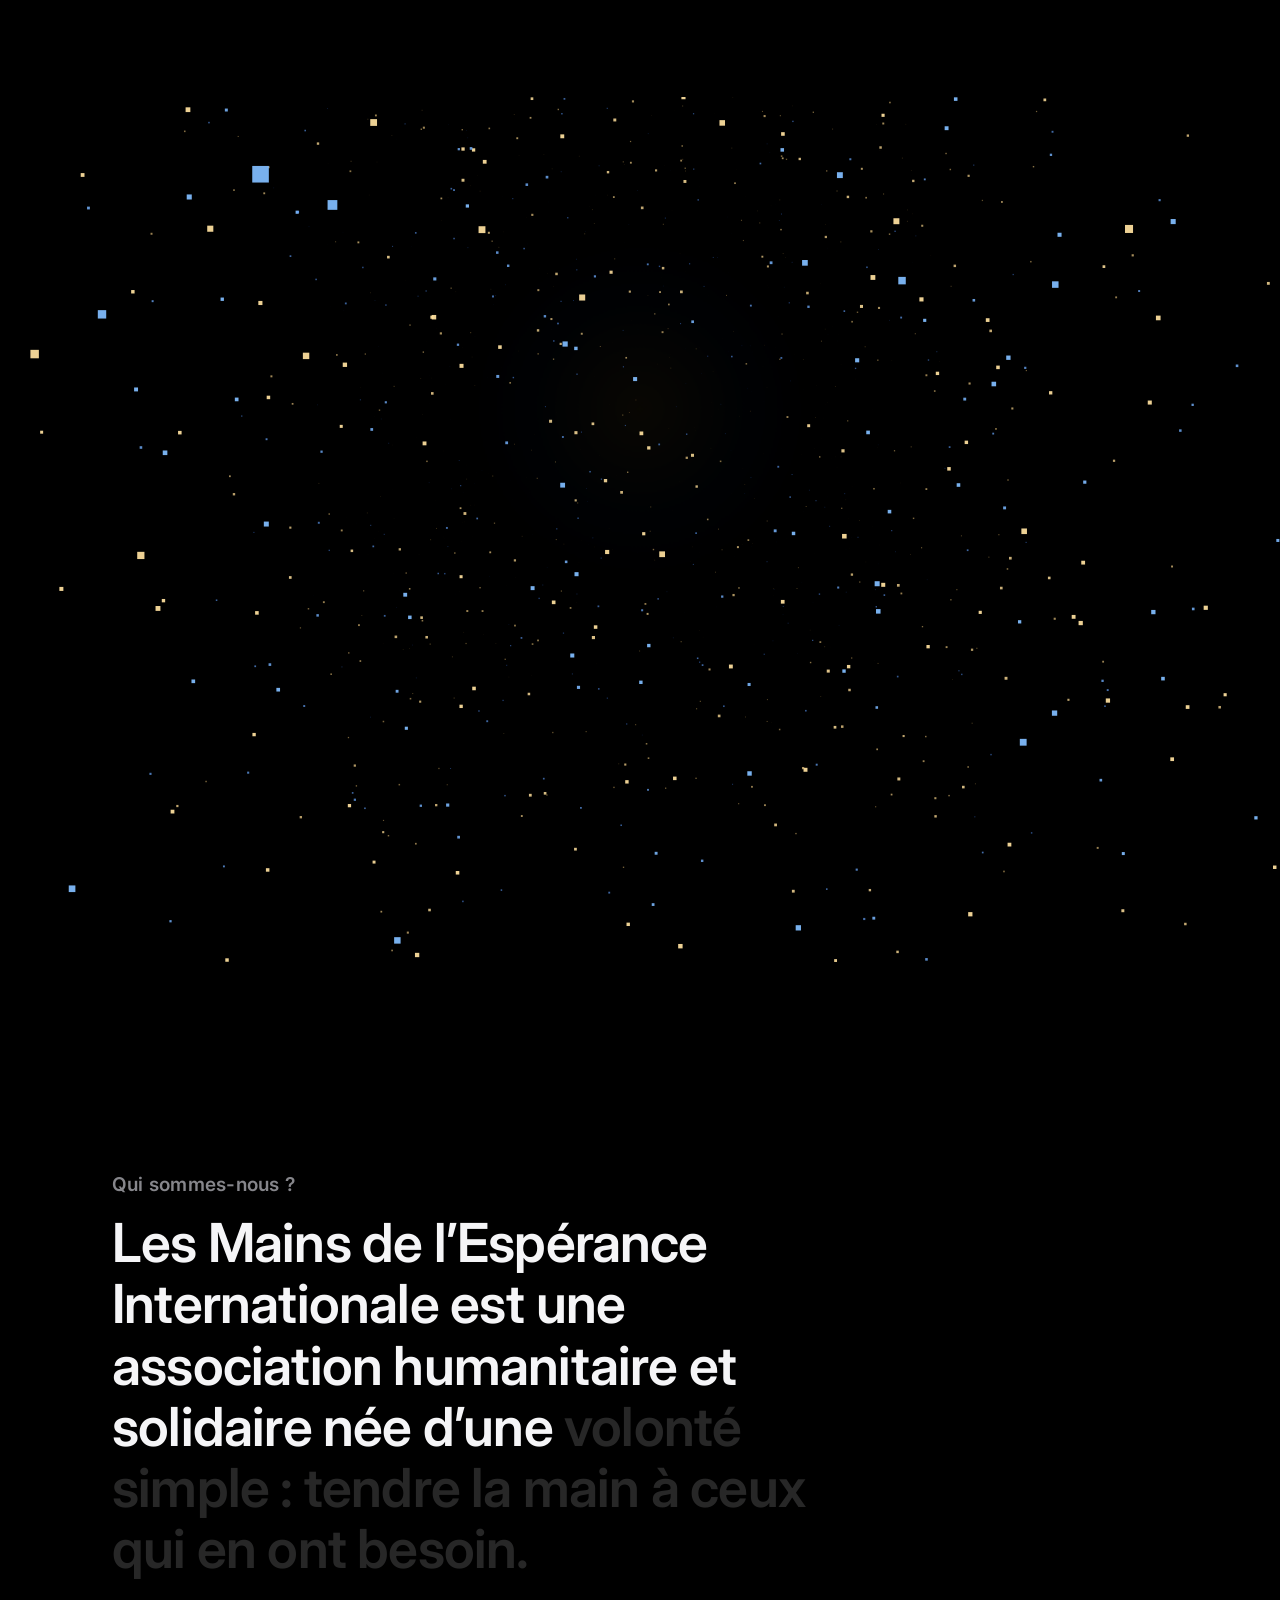
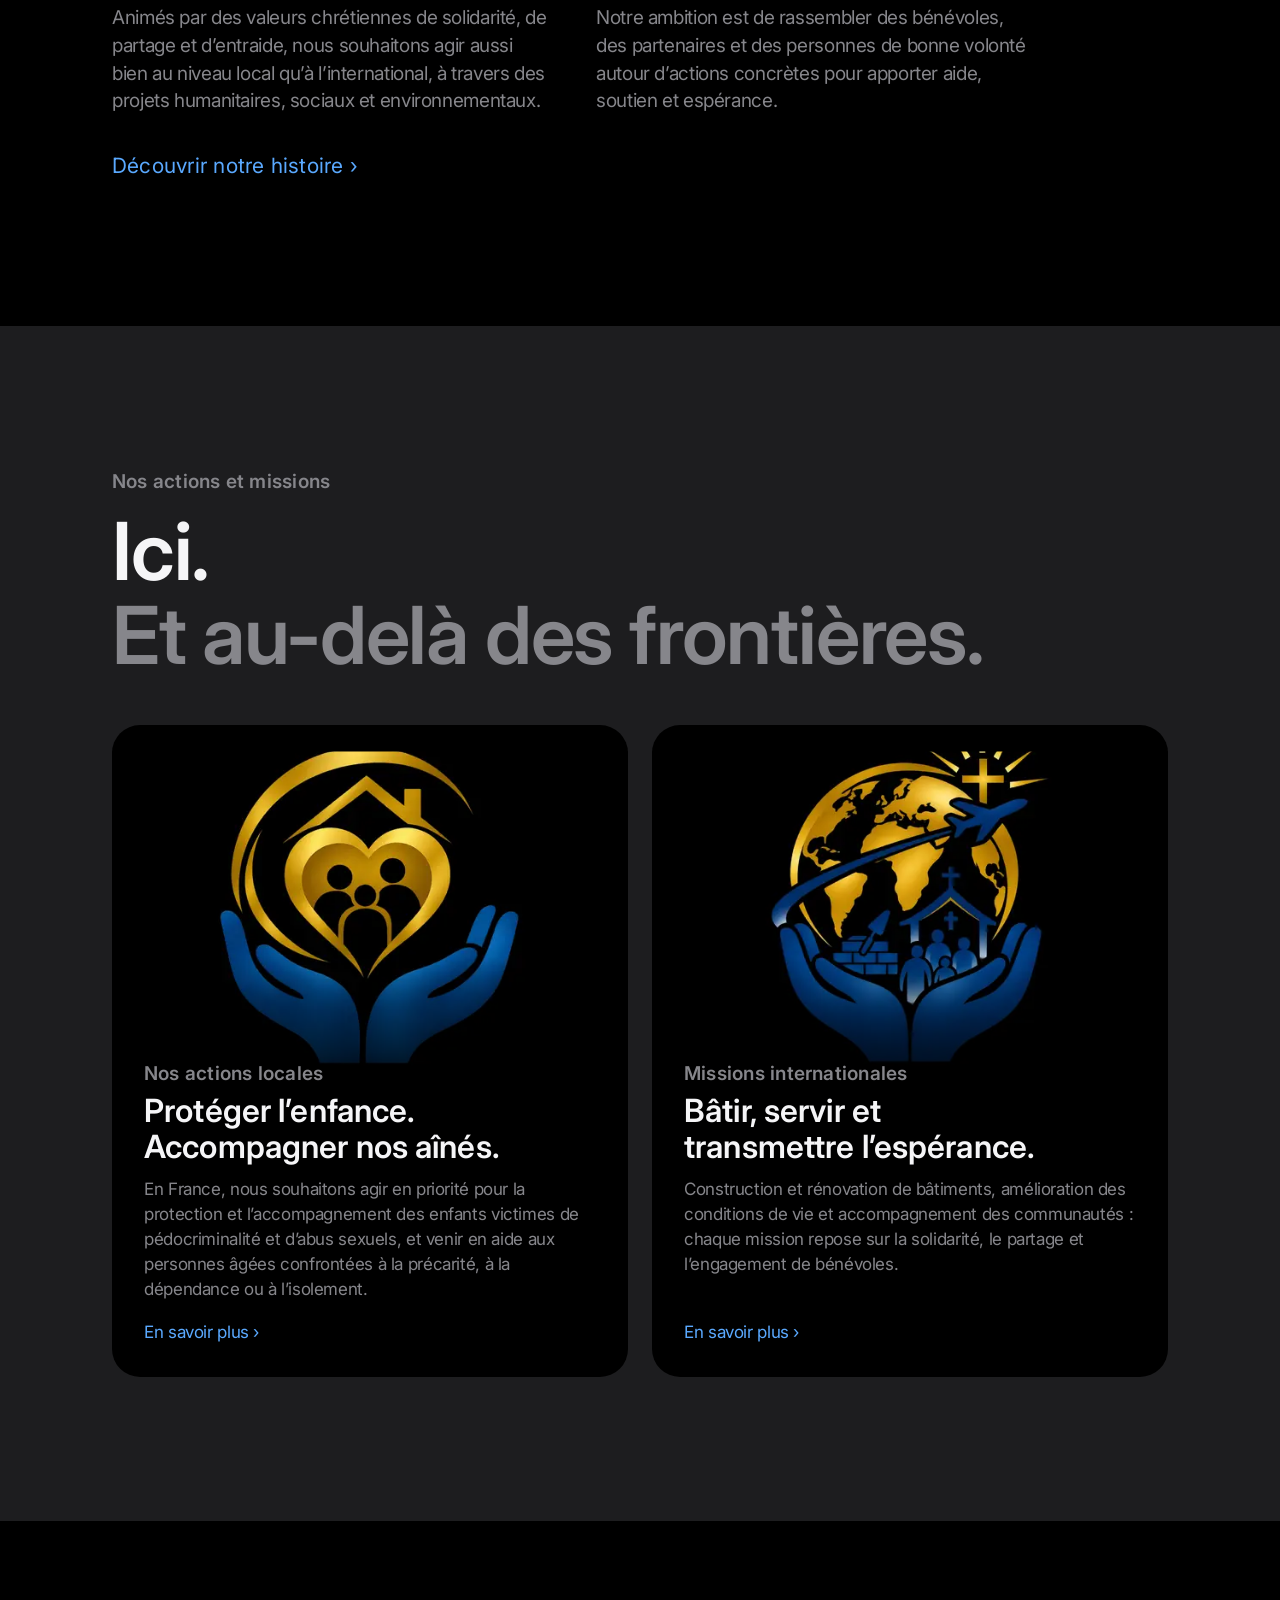
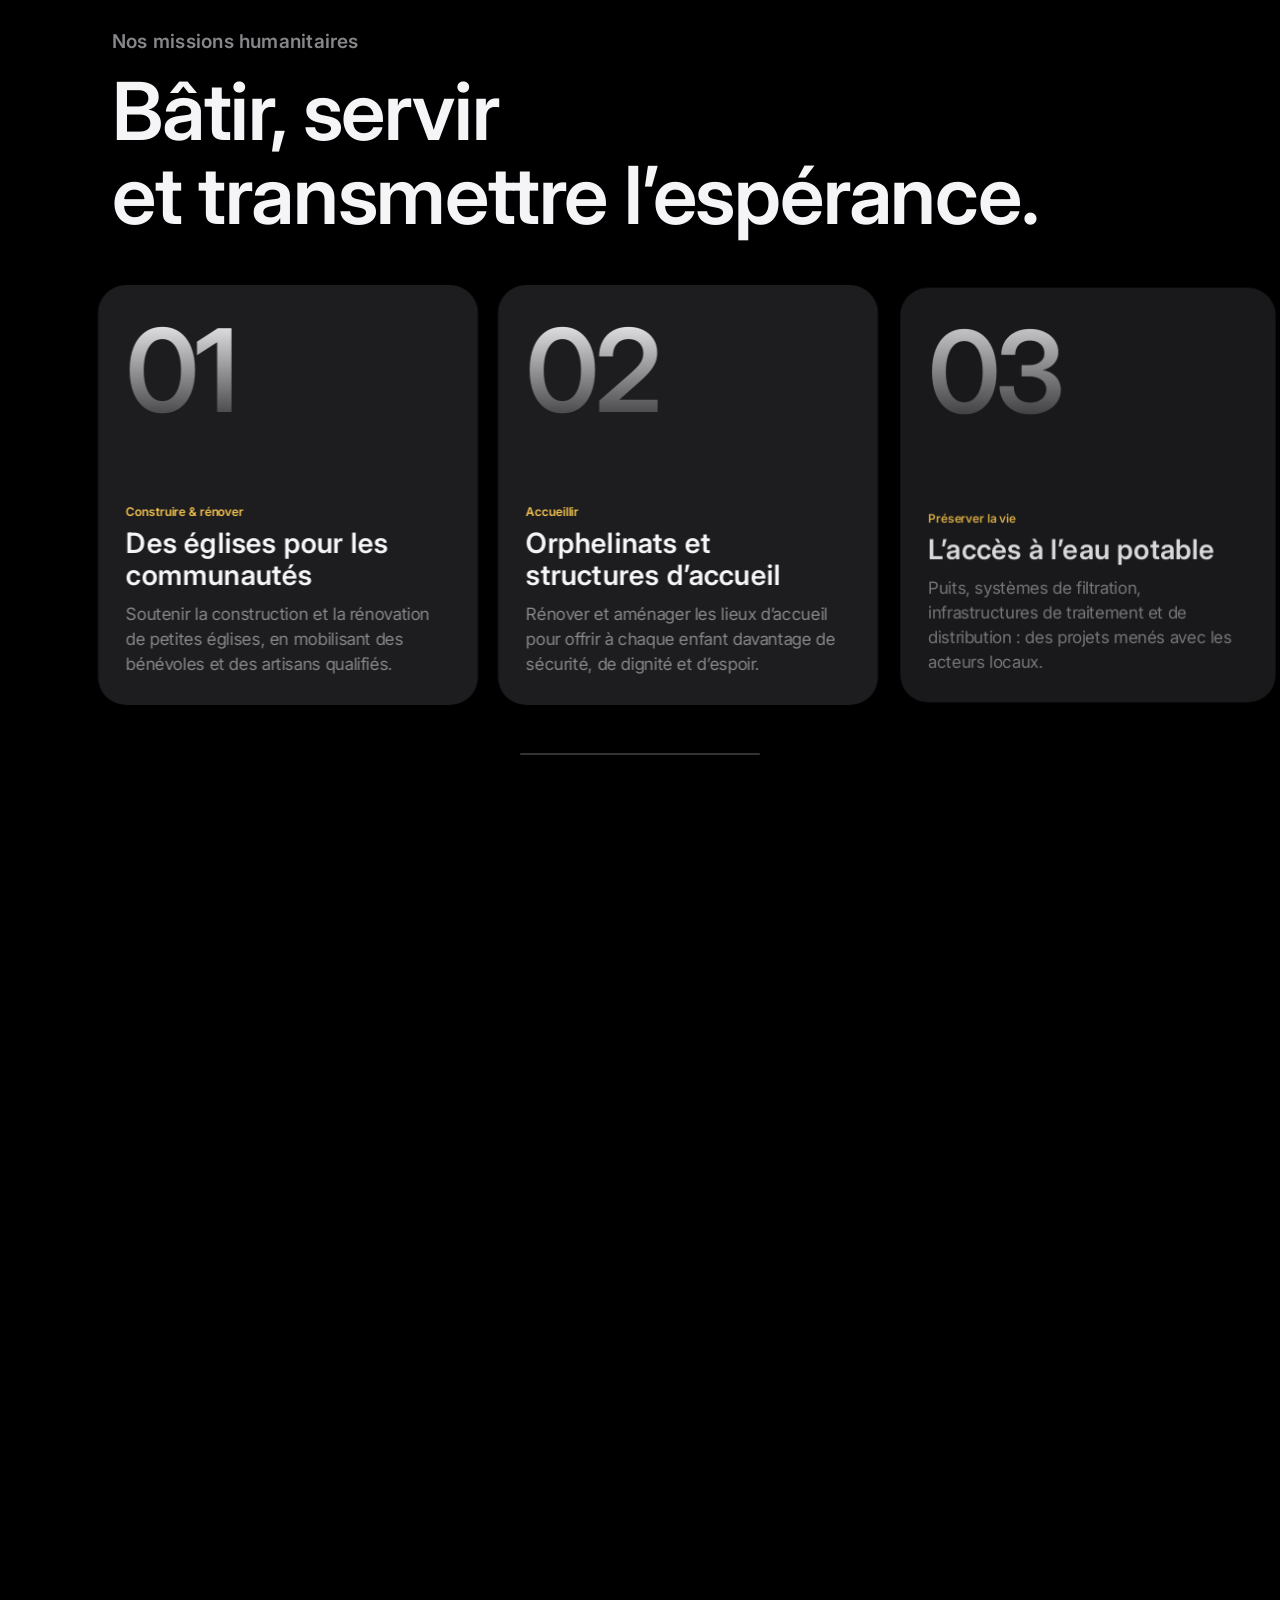
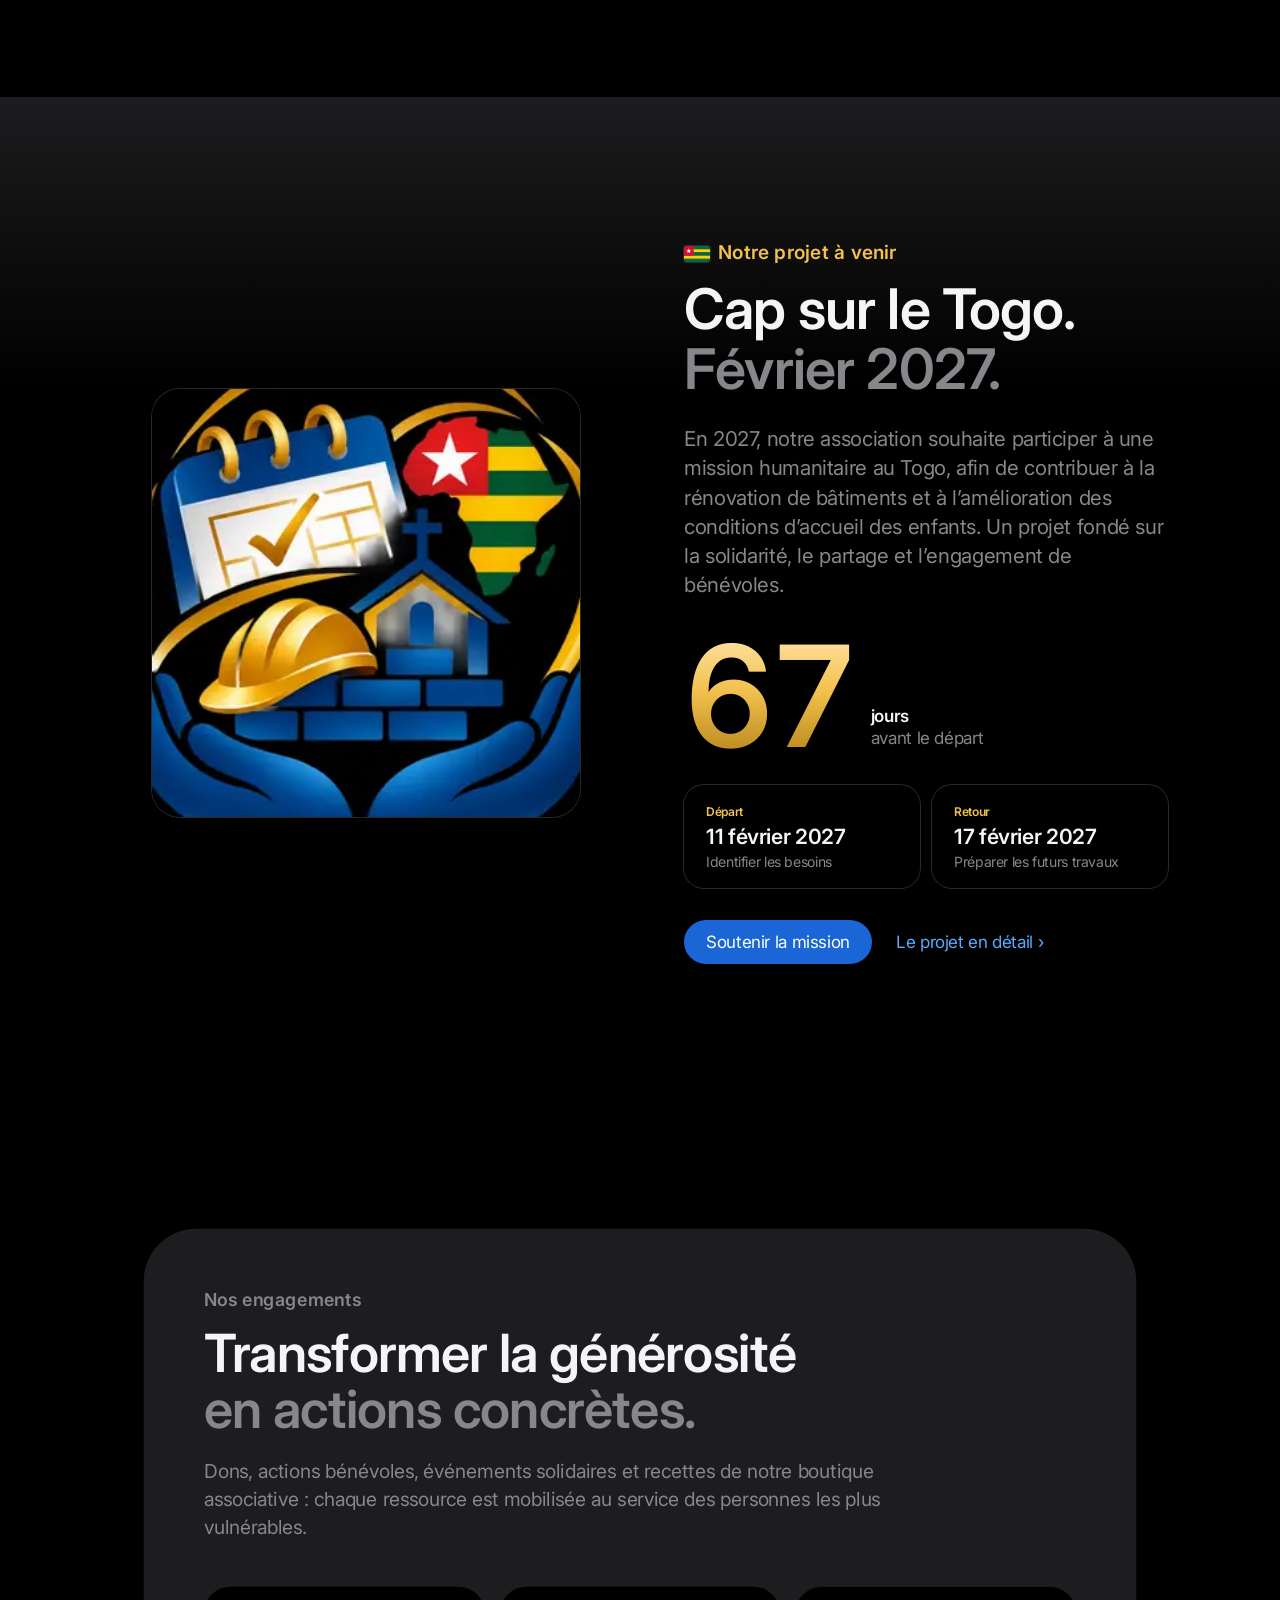
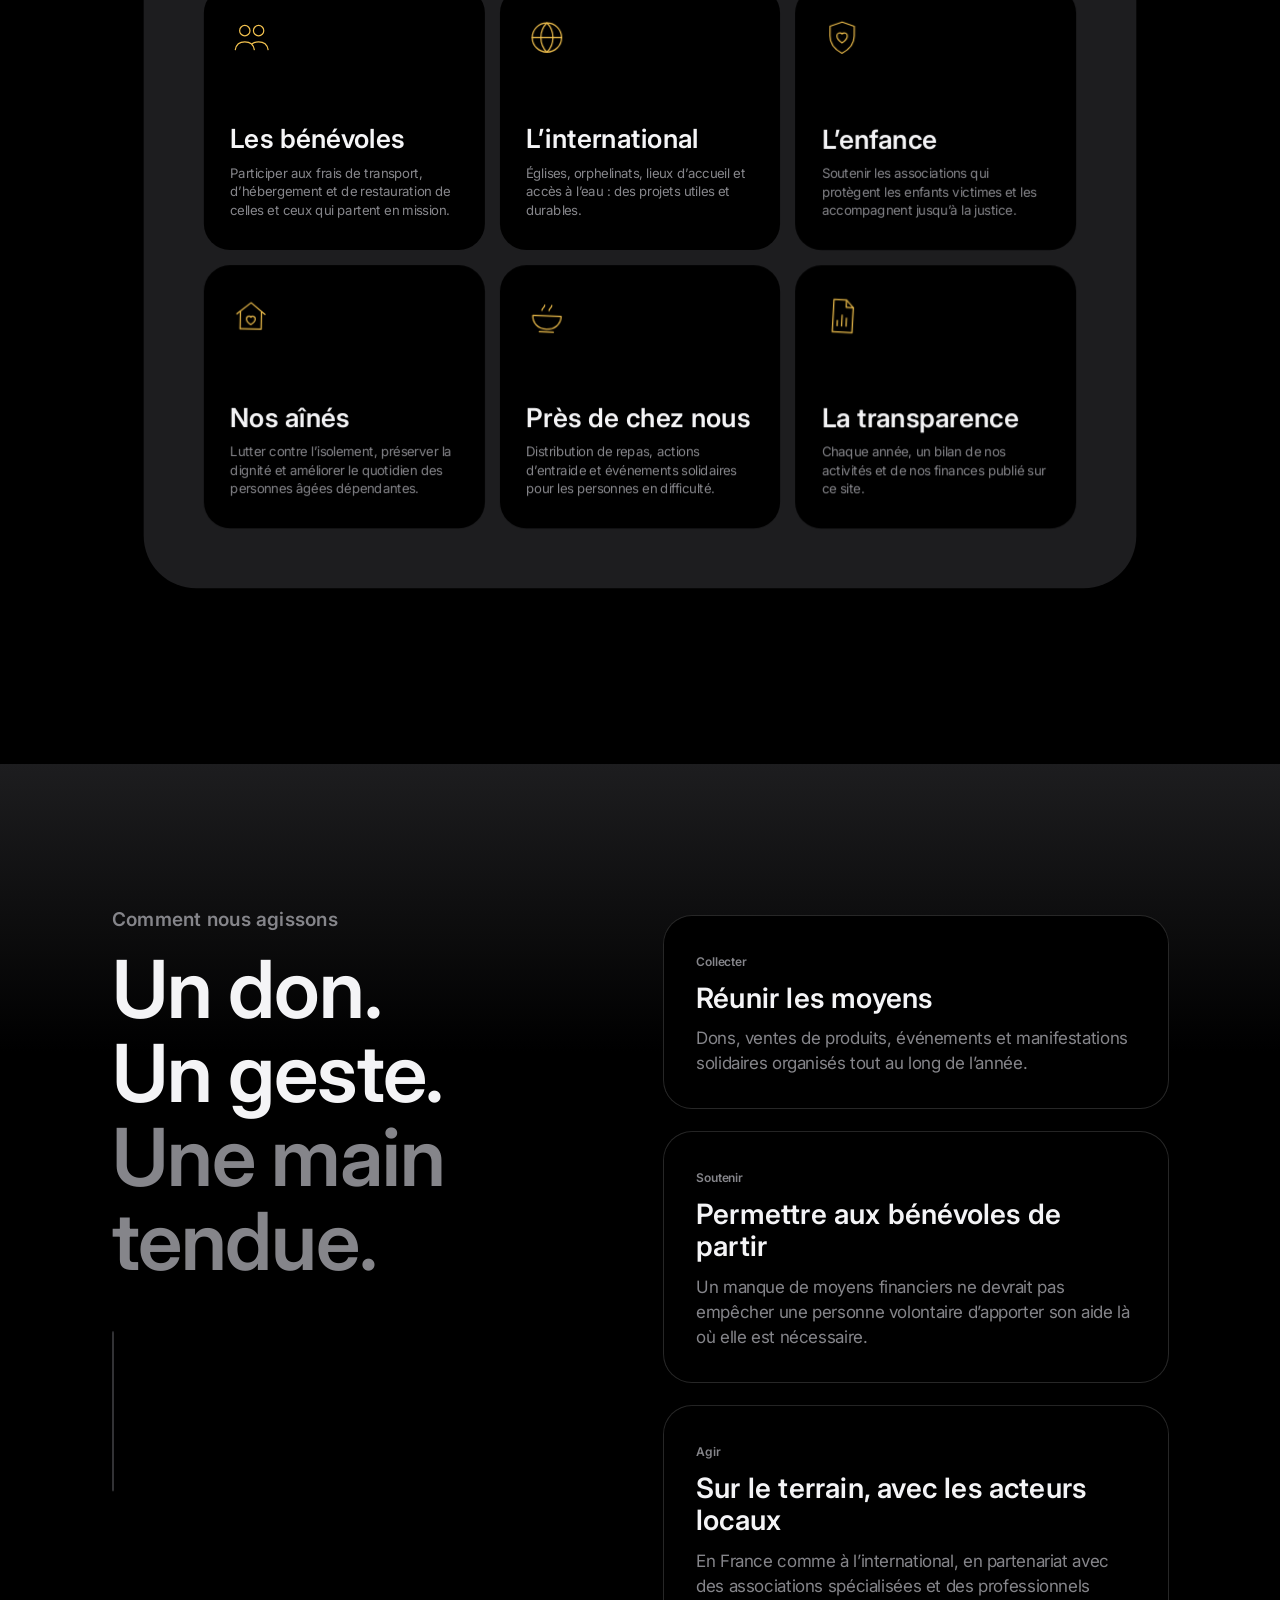
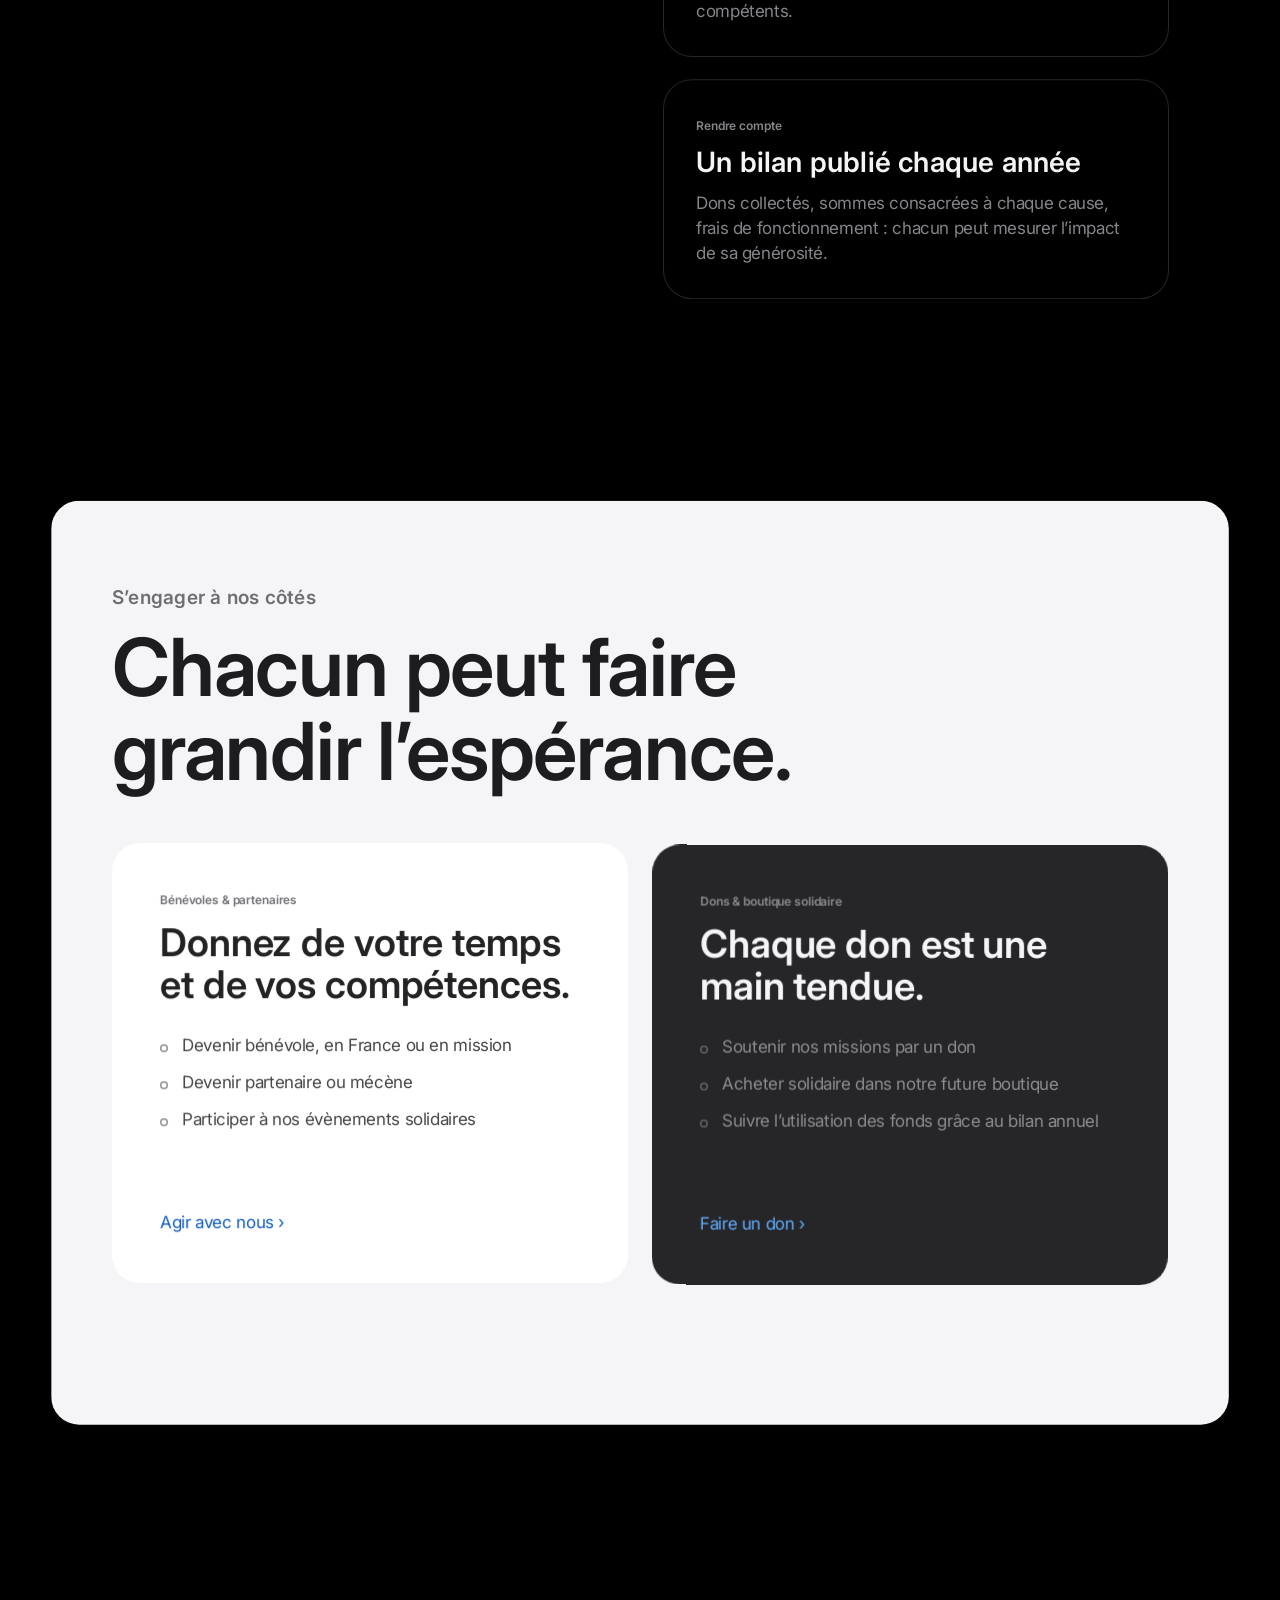
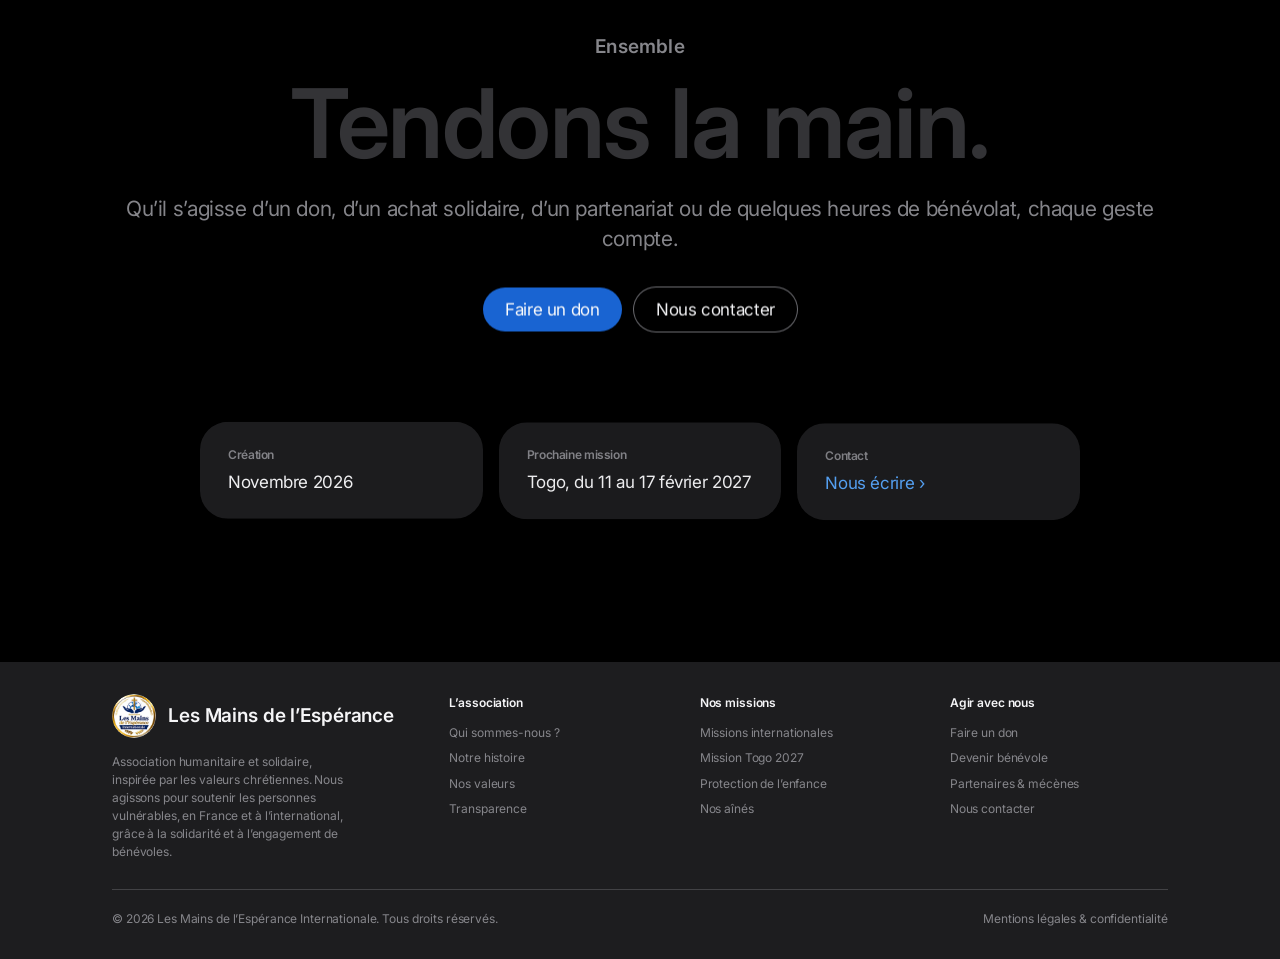
==== index.html @ c7d544ab "Site de l'association Les Mains de l'Espérance Internationale Six pages statiques (accueil, qui somm" ====
<!doctype html>
<html lang="fr">
<head>
  <meta charset="utf-8">
  <meta name="viewport" content="width=device-width, initial-scale=1, viewport-fit=cover">
  <title>Les Mains de l’Espérance Internationale — Association humanitaire et solidaire</title>
  <meta name="description" content="Association humanitaire et solidaire inspirée par les valeurs chrétiennes : missions humanitaires internationales, protection de l’enfance et accompagnement des aînés. Prochaine mission : le Togo, en février 2027.">
  <meta name="theme-color" content="#000000">
  <meta property="og:title" content="Les Mains de l’Espérance Internationale — Association humanitaire et solidaire">
  <meta property="og:description" content="Association humanitaire et solidaire inspirée par les valeurs chrétiennes : missions humanitaires internationales, protection de l’enfance et accompagnement des aînés. Prochaine mission : le Togo, en février 2027.">
  <meta property="og:type" content="website">
  <meta property="og:locale" content="fr_FR">
  <meta property="og:image" content="img/og-image.jpg">
  <link rel="icon" type="image/png" href="img/favicon.png">
  <link rel="apple-touch-icon" href="img/apple-touch-icon.png">
  <link rel="preconnect" href="https://fonts.googleapis.com">
  <link rel="preconnect" href="https://fonts.gstatic.com" crossorigin>
  <link href="https://fonts.googleapis.com/css2?family=Inter:wght@400;500;600&display=swap" rel="stylesheet">
  <link rel="stylesheet" href="css/style.css">
</head>
<body>

  <!-- Préchargeur -->
  <div class="loader" aria-hidden="true">
    <img class="loader__logo" src="img/logo.webp" alt="" width="92" height="92">
    <div class="loader__word"><span>E</span><span>s</span><span>p</span><span class="is-accent">é</span><span>r</span><span>a</span><span>n</span><span>c</span><span>e</span></div>
    <div class="loader__bar"><i></i></div>
  </div>

  <a class="skip" href="#contenu">Aller au contenu</a>

  <!-- Navigation globale -->
  <header class="gnav">
    <div class="gnav__inner">
      <a href="index.html" class="gnav__logo" aria-label="Les Mains de l’Espérance Internationale, accueil">
        <img src="img/logo.webp" alt="" width="26" height="26">
      </a>
      <nav class="gnav__links" aria-label="Navigation principale">
        <a href="index.html" aria-current="page">Accueil</a>
        <a href="association.html">Qui sommes-nous&nbsp;?</a>
        <a href="missions.html">Nos missions</a>
        <a href="agir.html">Agir avec nous</a>
        <a href="contact.html">Contact</a>
      </nav>
      <button class="gnav__burger" aria-label="Ouvrir le menu" aria-expanded="false" aria-controls="menu-mobile"><span></span><span></span></button>
    </div>
    <nav class="gnav__mobile" id="menu-mobile" aria-label="Menu mobile">
        <a href="index.html" aria-current="page">Accueil</a>
        <a href="association.html">Qui sommes-nous&nbsp;?</a>
        <a href="missions.html">Nos missions</a>
        <a href="agir.html">Agir avec nous</a>
        <a href="contact.html">Contact</a>
    </nav>
  </header>

  <!-- Bandeau d'annonce -->
  <div class="strip">
    <p><span class="new">Nouveau</span> Mission de reconnaissance au Togo du 11 au 17 février 2027. <a href="missions.html#togo" class="link">Découvrir le projet&nbsp;›</a></p>
  </div>

  <!-- Navigation locale -->
  <div class="lnav-wrap">
    <div class="lnav">
      <a href="#top" class="lnav__name"><img src="img/logo.webp" alt="" width="28" height="28"><span><span class="opt">Les </span>Mains de l’Espérance</span></a>
      <div class="lnav__right">
        <a href="#missions" class="lnav__link">Missions</a>
        <a href="#togo" class="lnav__link">Togo 2027</a>
        <a href="#engagements" class="lnav__link">Engagements</a>
        <a href="agir.html#don" class="pill pill--blue magnetic">Faire un don</a>
      </div>
    </div>
  </div>

  <main id="top">
    <span id="contenu" tabindex="-1"></span>

    <!-- HERO -->
    <section class="hero" aria-label="Introduction">
      <div class="hero__stage">
        <canvas class="hero__canvas" data-shape="sphere" aria-hidden="true"></canvas>
        <div class="hero__halo" aria-hidden="true"></div>
      </div>
      <div class="hero__content">
        <p class="hero__label"><span class="mask"><span>Les Mains de l’Espérance</span></span></p>
        <h1 class="hero__title">
          <span class="mask"><span>Tendre la main</span></span>
          <span class="mask"><span>à ceux qui en <em>ont besoin.</em></span></span>
        </h1>
        <p class="hero__sub"><span class="mask"><span>Association humanitaire et solidaire, en France et à l’international.</span></span></p>
        <div class="hero__cta">
          <span class="capsule">Missions humanitaires · Solidarité locale</span>
          <a href="agir.html" class="pill pill--blue pill--lg magnetic">Agir avec nous</a>
        </div>
      </div>
      <div class="hero__scroll" aria-hidden="true"><span>Défiler</span><i></i></div>
    </section>

    <!-- QUI SOMMES-NOUS -->
    <section class="manifesto" id="association" aria-label="Qui sommes-nous ?">
      <div class="container">
        <p class="eyebrow">Qui sommes-nous&nbsp;?</p>
        <p class="manifesto__text" data-split>
          Les Mains de l’Espérance Internationale est une association humanitaire et solidaire née d’une volonté simple&nbsp;: tendre la main à ceux qui en ont besoin.
        </p>
        <div class="manifesto__more">
          <p>Animés par des valeurs chrétiennes de solidarité, de partage et d’entraide, nous souhaitons agir aussi bien au niveau local qu’à l’international, à travers des projets humanitaires, sociaux et environnementaux.</p>
          <p>Notre ambition est de rassembler des bénévoles, des partenaires et des personnes de bonne volonté autour d’actions concrètes pour apporter aide, soutien et espérance.</p>
        </div>
        <a href="association.html" class="link link--lg">Découvrir notre histoire ›</a>
      </div>
    </section>

    <!-- ACTIONS ET MISSIONS -->
    <section class="pillars band-carbon" aria-label="Nos actions et missions">
      <div class="container">
        <header class="section-head reveal">
          <p class="eyebrow">Nos actions et missions</p>
          <h2 class="h-display">Ici.<br><span class="muted">Et au-delà des frontières.</span></h2>
        </header>

        <div class="pillars__grid">
          <article class="frame frame--image reveal-frame">
            <div class="frame__visual frame__visual--image parallax" data-speed="-0.08">
              <img src="img/embleme-famille.webp" srcset="img/embleme-famille-700.webp 700w, img/embleme-famille.webp 1400w" sizes="(max-width: 833px) 100vw, 50vw" alt="Deux mains bleues protégeant une famille dorée" width="1400" height="933" loading="lazy">
            </div>
            <div class="frame__copy">
              <p class="product-label">Nos actions locales</p>
              <h3 class="h-frame">Protéger l’enfance. Accompagner nos aînés.</h3>
              <p class="frame__text">En France, nous souhaitons agir en priorité pour la protection et l’accompagnement des enfants victimes de pédocriminalité et d’abus sexuels, et venir en aide aux personnes âgées confrontées à la précarité, à la dépendance ou à l’isolement.</p>
              <a href="missions.html#enfance" class="link">En savoir plus ›</a>
            </div>
          </article>

          <article class="frame frame--image reveal-frame">
            <div class="frame__visual frame__visual--image parallax" data-speed="-0.08">
              <img src="img/embleme-globe.webp" srcset="img/embleme-globe-700.webp 700w, img/embleme-globe.webp 1400w" sizes="(max-width: 833px) 100vw, 50vw" alt="Des mains bleues portant le globe et une église, survolés par un avion" width="1400" height="933" loading="lazy">
            </div>
            <div class="frame__copy">
              <p class="product-label">Missions internationales</p>
              <h3 class="h-frame">Bâtir, servir et transmettre l’espérance.</h3>
              <p class="frame__text">Construction et rénovation de bâtiments, amélioration des conditions de vie et accompagnement des communautés&nbsp;: chaque mission repose sur la solidarité, le partage et l’engagement de bénévoles.</p>
              <a href="missions.html#international" class="link">En savoir plus ›</a>
            </div>
          </article>
        </div>
      </div>
    </section>

    <!-- MISSIONS : défilement horizontal -->
    <section class="program" id="missions" aria-label="Nos missions humanitaires">
      <div class="program__pin">
        <header class="program__head container">
          <p class="eyebrow">Nos missions humanitaires</p>
          <h2 class="h-display">Bâtir, servir<br>et transmettre l’espérance.</h2>
        </header>
        <div class="program__track">
          <article class="course">
            <span class="course__num">01</span>
            <div>
              <p class="course__level">Construire &amp; rénover</p>
              <h3 class="course__title">Des églises pour les communautés</h3>
              <p class="course__text">Soutenir la construction et la rénovation de petites églises, en mobilisant des bénévoles et des artisans qualifiés.</p>
            </div>
          </article>
          <article class="course">
            <span class="course__num">02</span>
            <div>
              <p class="course__level">Accueillir</p>
              <h3 class="course__title">Orphelinats et structures d’accueil</h3>
              <p class="course__text">Rénover et aménager les lieux d’accueil pour offrir à chaque enfant davantage de sécurité, de dignité et d’espoir.</p>
            </div>
          </article>
          <article class="course">
            <span class="course__num">03</span>
            <div>
              <p class="course__level">Préserver la vie</p>
              <h3 class="course__title">L’accès à l’eau potable</h3>
              <p class="course__text">Puits, systèmes de filtration, infrastructures de traitement et de distribution&nbsp;: des projets menés avec les acteurs locaux.</p>
            </div>
          </article>
          <article class="course">
            <span class="course__num">04</span>
            <div>
              <p class="course__level">Février 2027</p>
              <h3 class="course__title">Mission de reconnaissance au Togo</h3>
              <p class="course__text">Du 11 au 17 février 2027, pour identifier les besoins sur le terrain et préparer de futures actions humanitaires.</p>
            </div>
          </article>
          <article class="course course--cta">
            <p class="product-label">Ensemble</p>
            <h3 class="course__title">Construisons l’espérance.</h3>
            <a href="missions.html" class="pill pill--blue magnetic">Découvrir nos missions</a>
          </article>
        </div>
        <div class="program__progress" aria-hidden="true"><i></i></div>
      </div>
    </section>

    <!-- PROJET TOGO -->
    <section class="togo band-carbon" id="togo" aria-label="Notre projet à venir : le Togo">
      <div class="container togo__grid">
        <figure class="togo__visual reveal-up">
          <img src="img/embleme-togo.webp" srcset="img/embleme-togo-700.webp 700w, img/embleme-togo.webp 1400w" sizes="(max-width: 833px) 100vw, 50vw" alt="Des mains tendues portant un calendrier, un casque de chantier, une maison et le drapeau du Togo" width="1400" height="933" loading="lazy">
        </figure>
        <div class="reveal">
          <p class="eyebrow eyebrow--gold"><svg class="flag" viewBox="0 0 81 50" aria-hidden="true"><rect y="0" width="81" height="10" fill="#006a4e"/><rect y="10" width="81" height="10" fill="#ffce00"/><rect y="20" width="81" height="10" fill="#006a4e"/><rect y="30" width="81" height="10" fill="#ffce00"/><rect y="40" width="81" height="10" fill="#006a4e"/><rect width="30" height="30" fill="#d21034"/><polygon fill="#fff" points="15.00,7.00 16.94,12.93 23.18,12.94 18.14,16.62 20.05,22.56 15.00,18.90 9.95,22.56 11.86,16.62 6.82,12.94 13.06,12.93"/></svg>Notre projet à venir</p>
          <h2 class="h-panel">Cap sur le Togo.<br><span class="muted">Février 2027.</span></h2>
          <p class="togo__lead">En 2027, notre association souhaite participer à une mission humanitaire au Togo, afin de contribuer à la rénovation de bâtiments et à l’amélioration des conditions d’accueil des enfants. Un projet fondé sur la solidarité, le partage et l’engagement de bénévoles.</p>
          <div class="countdown" data-countdown="2027-02-11" data-end="2027-02-17">
            <span class="countdown__num">J</span>
            <span class="countdown__label"><strong>Mission de reconnaissance</strong>au Togo</span>
          </div>
          <dl class="dates">
            <div><dt>Départ</dt><dd>11 février 2027<span>Identifier les besoins</span></dd></div>
            <div><dt>Retour</dt><dd>17 février 2027<span>Préparer les futurs travaux</span></dd></div>
          </dl>
          <div class="togo__actions">
            <a href="agir.html#don" class="pill pill--blue pill--lg magnetic">Soutenir la mission</a>
            <a href="missions.html#togo" class="link">Le projet en détail ›</a>
          </div>
        </div>
      </div>
    </section>

    <!-- ENGAGEMENTS : panneau + tuiles -->
    <section class="manage" id="engagements" aria-label="Nos engagements">
      <div class="container">
        <div class="panel">
          <header class="panel__head reveal">
            <p class="eyebrow">Nos engagements</p>
            <h2 class="h-panel">Transformer la générosité<br><span class="muted">en actions concrètes.</span></h2>
            <p class="panel__lead">Dons, actions bénévoles, événements solidaires et recettes de notre boutique associative&nbsp;: chaque ressource est mobilisée au service des personnes les plus vulnérables.</p>
          </header>

          <div class="tiles">
            <article class="tile">
              <svg class="tile__icon" viewBox="0 0 48 48" aria-hidden="true"><circle cx="17" cy="16" r="6"/><circle cx="33" cy="16" r="6"/><path d="M6 38c1-6 5-9 11-9s10 3 11 9M26 31c2-1.5 4-2 7-2 6 0 10 3 11 9"/></svg>
              <h3 class="tile__stat">Les bénévoles</h3>
              <p class="tile__text">Participer aux frais de transport, d’hébergement et de restauration de celles et ceux qui partent en mission.</p>
            </article>
            <article class="tile">
              <svg class="tile__icon" viewBox="0 0 48 48" aria-hidden="true"><circle cx="24" cy="24" r="17"/><path d="M7 24h34M24 7c5 5 7 11 7 17s-2 12-7 17M24 7c-5 5-7 11-7 17s2 12 7 17"/></svg>
              <h3 class="tile__stat">L’international</h3>
              <p class="tile__text">Églises, orphelinats, lieux d’accueil et accès à l’eau&nbsp;: des projets utiles et durables.</p>
            </article>
            <article class="tile">
              <svg class="tile__icon" viewBox="0 0 48 48" aria-hidden="true"><path d="M24 6l14 5v11c0 9-6 16-14 20-8-4-14-11-14-20V11z"/><path d="M24 30s-6-3.6-6-8a3.4 3.4 0 0 1 6-2.2A3.4 3.4 0 0 1 30 22c0 4.4-6 8-6 8z"/></svg>
              <h3 class="tile__stat">L’enfance</h3>
              <p class="tile__text">Soutenir les associations qui protègent les enfants victimes et les accompagnent jusqu’à la justice.</p>
            </article>
            <article class="tile">
              <svg class="tile__icon" viewBox="0 0 48 48" aria-hidden="true"><path d="M8 22L24 9l16 13"/><path d="M12 19v20h24V19"/><path d="M24 34s-5-3-5-6.6a2.8 2.8 0 0 1 5-1.8 2.8 2.8 0 0 1 5 1.8C29 31 24 34 24 34z"/></svg>
              <h3 class="tile__stat">Nos aînés</h3>
              <p class="tile__text">Lutter contre l’isolement, préserver la dignité et améliorer le quotidien des personnes âgées dépendantes.</p>
            </article>
            <article class="tile">
              <svg class="tile__icon" viewBox="0 0 48 48" aria-hidden="true"><path d="M8 24h32c0 9-7 15-16 15S8 33 8 24z"/><path d="M18 18c0-3 3-3 3-6M26 18c0-3 3-3 3-6"/><path d="M16 42h16"/></svg>
              <h3 class="tile__stat">Près de chez nous</h3>
              <p class="tile__text">Distribution de repas, actions d’entraide et événements solidaires pour les personnes en difficulté.</p>
            </article>
            <article class="tile">
              <svg class="tile__icon" viewBox="0 0 48 48" aria-hidden="true"><path d="M14 6h14l8 8v28H14z"/><path d="M28 6v8h8M19 35v-6M24 35V23M29 35v-9"/></svg>
              <h3 class="tile__stat">La transparence</h3>
              <p class="tile__text">Chaque année, un bilan de nos activités et de nos finances publié sur ce site.</p>
            </article>
          </div>
        </div>
      </div>
    </section>

    <!-- COMMENT NOUS AGISSONS -->
    <section class="method band-carbon" id="agir" aria-label="Comment nous agissons">
      <div class="container method__grid">
        <div class="method__sticky">
          <p class="eyebrow">Comment nous agissons</p>
          <h2 class="h-display">Un don.<br>Un geste.<br><span class="muted">Une main tendue.</span></h2>
          <div class="method__line" aria-hidden="true"><i></i></div>
        </div>
        <ol class="method__steps">
          <li class="step">
            <span class="step__num">Collecter</span>
            <h3 class="step__title">Réunir les moyens</h3>
            <p class="step__text">Dons, ventes de produits, événements et manifestations solidaires organisés tout au long de l’année.</p>
          </li>
          <li class="step">
            <span class="step__num">Soutenir</span>
            <h3 class="step__title">Permettre aux bénévoles de partir</h3>
            <p class="step__text">Un manque de moyens financiers ne devrait pas empêcher une personne volontaire d’apporter son aide là où elle est nécessaire.</p>
          </li>
          <li class="step">
            <span class="step__num">Agir</span>
            <h3 class="step__title">Sur le terrain, avec les acteurs locaux</h3>
            <p class="step__text">En France comme à l’international, en partenariat avec des associations spécialisées et des professionnels compétents.</p>
          </li>
          <li class="step">
            <span class="step__num">Rendre compte</span>
            <h3 class="step__title">Un bilan publié chaque année</h3>
            <p class="step__text">Dons collectés, sommes consacrées à chaque cause, frais de fonctionnement&nbsp;: chacun peut mesurer l’impact de sa générosité.</p>
          </li>
        </ol>
      </div>
    </section>

    <!-- S'ENGAGER : surface claire -->
    <section class="audience" aria-label="S’engager à nos côtés">
      <div class="container">
        <header class="section-head reveal">
          <p class="eyebrow eyebrow--dark">S’engager à nos côtés</p>
          <h2 class="h-display">Chacun peut faire<br>grandir l’espérance.</h2>
        </header>
        <div class="audience__grid">
          <article class="pale-card reveal-card">
            <p class="pale-card__label">Bénévoles &amp; partenaires</p>
            <h3 class="pale-card__title">Donnez de votre temps et de vos compétences.</h3>
            <ul class="pale-card__list">
              <li>Devenir bénévole, en France ou en mission</li>
              <li>Devenir partenaire ou mécène</li>
              <li>Participer à nos évènements solidaires</li>
            </ul>
            <a href="agir.html" class="link link--cobalt">Agir avec nous ›</a>
          </article>
          <article class="pale-card pale-card--dark reveal-card">
            <p class="pale-card__label">Dons &amp; boutique solidaire</p>
            <h3 class="pale-card__title">Chaque don est une main tendue.</h3>
            <ul class="pale-card__list">
              <li>Soutenir nos missions par un don</li>
              <li>Acheter solidaire dans notre future boutique</li>
              <li>Suivre l’utilisation des fonds grâce au bilan annuel</li>
            </ul>
            <a href="agir.html#don" class="link">Faire un don ›</a>
          </article>
        </div>
      </div>
    </section>

    <!-- CTA -->
    <section class="cta" aria-label="Nous rejoindre">
      <div class="cta__glow" aria-hidden="true"></div>
      <div class="container cta__inner">
        <p class="eyebrow">Ensemble</p>
        <h2 class="cta__title" data-fill>Tendons la main.</h2>
        <p class="cta__sub">Qu’il s’agisse d’un don, d’un achat solidaire, d’un partenariat ou de quelques heures de bénévolat, chaque geste compte.</p>
        <div class="cta__actions">
          <a href="agir.html#don" class="pill pill--blue pill--lg magnetic">Faire un don</a>
          <a href="contact.html" class="pill pill--outline pill--lg magnetic">Nous contacter</a>
        </div>
        <dl class="contact-grid">
          <div><dt>Création</dt><dd>Novembre 2026</dd></div>
          <div><dt>Prochaine mission</dt><dd>Togo, du 11 au 17 février 2027</dd></div>
          <div><dt>Contact</dt><dd><a href="contact.html" class="link">Nous écrire ›</a></dd></div>
        </dl>
      </div>
    </section>
  </main>

  <footer class="footer">
    <div class="container">
      <div class="footer__cols">
        <div>
          <a href="index.html" class="footer__brand"><img src="img/logo.webp" alt="" width="44" height="44">Les Mains de l’Espérance</a>
          <p class="footer__about">Association humanitaire et solidaire, inspirée par les valeurs chrétiennes. Nous agissons pour soutenir les personnes vulnérables, en France et à l’international, grâce à la solidarité et à l’engagement de bénévoles.</p>
        </div>
        <div>
          <h3>L’association</h3>
          <ul>
            <li><a href="association.html">Qui sommes-nous&nbsp;?</a></li>
            <li><a href="association.html#histoire">Notre histoire</a></li>
            <li><a href="association.html#valeurs">Nos valeurs</a></li>
            <li><a href="association.html#transparence">Transparence</a></li>
          </ul>
        </div>
        <div>
          <h3>Nos missions</h3>
          <ul>
            <li><a href="missions.html#international">Missions internationales</a></li>
            <li><a href="missions.html#togo">Mission Togo 2027</a></li>
            <li><a href="missions.html#enfance">Protection de l’enfance</a></li>
            <li><a href="missions.html#aines">Nos aînés</a></li>
          </ul>
        </div>
        <div>
          <h3>Agir avec nous</h3>
          <ul>
            <li><a href="agir.html#don">Faire un don</a></li>
            <li><a href="agir.html#benevole">Devenir bénévole</a></li>
            <li><a href="agir.html#partenaires">Partenaires &amp; mécènes</a></li>
            <li><a href="contact.html">Nous contacter</a></li>
          </ul>
        </div>
      </div>
      <div class="footer__bottom">
        <p>© <span data-year>2026</span> Les Mains de l’Espérance Internationale. Tous droits réservés.</p>
        <a href="mentions-legales.html">Mentions légales &amp; confidentialité</a>
      </div>
    </div>
  </footer>

  <script src="js/vendor/gsap.min.js"></script>
  <script src="js/vendor/ScrollTrigger.min.js"></script>
  <script src="js/main.js"></script>
</body>
</html>
---- css/style.css ----
/* =========================================================
   Les Mains de l'Espérance Internationale — feuille de style
   Direction artistique (reprise du site « test 1 ») :
   galerie sombre, scène noire, typographie sculpturale.
   Couleurs de l'association : bleu des mains tendues
   (réservé aux actions) et or de l'espérance (accents).
   ========================================================= */

:root {
  /* Couleurs */
  --color-obsidian: #000000;
  --color-graphite: #0e0e0e;
  --color-carbon: #1d1d1f;
  --gradient-carbon: linear-gradient(#1d1d1f, #000000 288px);
  --color-steel: #333336;
  --color-slate: #6e6e73;
  --color-ash: #86868b;
  --color-porcelain: #f5f5f7;
  --color-white: #ffffff;
  --color-apple-blue: #1a66d6;      /* bleu « mains tendues » : boutons d'action */
  --color-electric-link: #5aa9ff;   /* liens sur fond sombre */
  --color-cobalt-link: #0a58c2;     /* liens sur fond clair */
  --color-copper-new: #f2c14e;
  --color-gold: #f2c14e;            /* or de l'espérance */
  --color-gold-light: #ffe2a0;
  --color-gold-deep: #b9861c;
  --color-navy: #0b1f4d;

  /* Typographie */
  --font-text: 'SF Pro Text', Inter, ui-sans-serif, system-ui, -apple-system, BlinkMacSystemFont, "Segoe UI", Roboto, sans-serif;
  --font-display: 'SF Pro Display', Inter, ui-sans-serif, system-ui, -apple-system, BlinkMacSystemFont, "Segoe UI", Roboto, sans-serif;

  /* Rayons */
  --radius-cards: 28px;
  --radius-links: 10px;
  --radius-pills: 9999px;
  --radius-buttons: 170px;
  --radius-navigation: 20px;
  --radius-compact: 36px;

  /* Contours */
  --shadow-subtle: rgb(40, 40, 40) 0 0 0 1px;
  --shadow-subtle-2: rgb(110, 110, 115) 0 0 0 1px;

  --container: 1120px;
  --gutter: clamp(16px, 4vw, 32px);
  --ease: cubic-bezier(.22, 1, .36, 1);
}

/* ---------- Base ---------- */
*, *::before, *::after { box-sizing: border-box; }
html { -webkit-text-size-adjust: 100%; }
body {
  margin: 0;
  background: var(--color-obsidian);
  color: var(--color-porcelain);
  font-family: var(--font-text);
  font-size: 17px;
  line-height: 1.47;
  letter-spacing: -0.374px;
  -webkit-font-smoothing: antialiased;
  -moz-osx-font-smoothing: grayscale;
  overflow-x: hidden;
}
body.is-loading { overflow: hidden; }
img, svg, canvas { display: block; max-width: 100%; }
a { color: inherit; text-decoration: none; }
h1, h2, h3, p, ol, ul, dl, dd { margin: 0; padding: 0; }
ol, ul { list-style: none; }
::selection { background: var(--color-apple-blue); color: #fff; }
:focus-visible { outline: 2px solid var(--color-apple-blue); outline-offset: 2px; border-radius: 6px; }

.container { width: 100%; max-width: var(--container); margin: 0 auto; padding: 0 var(--gutter); }
.muted { color: var(--color-ash); }

/* ---------- Typographie ---------- */
.eyebrow {
  font-family: var(--font-display);
  font-size: 19px; font-weight: 600; line-height: 1.21; letter-spacing: 0.228px;
  color: var(--color-ash);
  margin-bottom: 16px;
}
.eyebrow--dark { color: var(--color-slate); }
.product-label {
  font-family: var(--font-display);
  font-size: 19px; font-weight: 600; line-height: 1.21; letter-spacing: 0.228px;
  color: var(--color-ash);
}
.h-display {
  font-family: var(--font-display);
  font-weight: 600;
  font-size: clamp(40px, 6.6vw, 80px);
  line-height: 1.05;
  letter-spacing: -0.015em;
  color: var(--color-porcelain);
}
.h-panel {
  font-family: var(--font-display);
  font-weight: 600;
  font-size: clamp(32px, 4.4vw, 56px);
  line-height: 1.07;
  letter-spacing: -0.015em;
}
.h-frame {
  font-family: var(--font-display);
  font-weight: 600;
  font-size: clamp(24px, 2.6vw, 32px);
  line-height: 1.13;
  letter-spacing: 0.004em;
  margin: 8px 0 16px;
  max-width: 18ch;
}

.link { color: var(--color-electric-link); font-size: 17px; transition: color .2s; }
.link:hover { text-decoration: underline; text-underline-offset: 3px; }
.link--lg { font-size: 21px; letter-spacing: 0.231px; }
.link--cobalt { color: var(--color-cobalt-link); }

/* ---------- Pastilles / boutons ---------- */
.pill {
  display: inline-flex; align-items: center; justify-content: center;
  font-size: 12px; line-height: 16px; letter-spacing: -0.12px; font-weight: 400;
  padding: 7px 14px;
  border-radius: var(--radius-buttons);
  white-space: nowrap;
  transition: background-color .25s var(--ease), color .25s, box-shadow .25s;
  will-change: transform;
}
.pill--blue { background: var(--color-apple-blue); color: #fff; }
.pill--blue:hover { background: #2274e6; }
.pill--outline { background: transparent; color: var(--color-porcelain); box-shadow: var(--shadow-subtle-2); border-radius: var(--radius-pills); }
.pill--outline:hover { background: rgba(255,255,255,.06); }
.pill--lg { font-size: 17px; line-height: 1.18; letter-spacing: -0.374px; padding: 12px 22px; }
.capsule {
  display: inline-flex; align-items: center;
  background: rgba(66,66,69,.72);
  color: rgba(255,255,255,.8);
  border-radius: var(--radius-compact);
  font-size: 14px; line-height: 20px; letter-spacing: -0.224px;
  padding: 10px 18px;
  -webkit-backdrop-filter: blur(20px); backdrop-filter: blur(20px);
}

/* ---------- Préchargeur ---------- */
.loader {
  position: fixed; inset: 0; z-index: 100;
  background: #000;
  display: grid; place-content: center; justify-items: center; gap: 24px;
}
.loader__word {
  font-family: var(--font-display); font-weight: 600;
  font-size: clamp(32px, 5vw, 48px); letter-spacing: -0.02em;
  display: flex; overflow: hidden;
}
.loader__word span { display: inline-block; }
.loader__word .is-accent { color: var(--color-gold); }
.loader__bar { width: 120px; height: 2px; background: var(--color-steel); border-radius: 2px; overflow: hidden; }
.loader__bar i { display: block; height: 100%; width: 100%; background: var(--color-porcelain); transform-origin: left; transform: scaleX(0); }
.no-js .loader, .loader.is-done { display: none; }

/* ---------- Navigation globale ---------- */
.gnav { position: relative; z-index: 30; background: #000; }
.gnav__inner {
  height: 44px; max-width: 1024px; margin: 0 auto; padding: 0 var(--gutter);
  display: flex; align-items: center; justify-content: space-between; gap: 24px;
}
.gnav__logo { color: #ccc; display: flex; transition: color .2s; }
.gnav__logo:hover { color: #fff; }
.gnav__links { display: flex; flex: 1; justify-content: space-between; max-width: 720px; margin-left: 32px; }
.gnav__links a {
  font-size: 12px; line-height: 1.33; letter-spacing: -0.12px;
  color: rgba(255,255,255,.8); transition: color .2s;
}
.gnav__links a:hover, .gnav__links a[aria-current] { color: #fff; }
.gnav__burger { display: none; background: none; border: 0; padding: 10px; cursor: pointer; }
.gnav__burger span { display: block; width: 16px; height: 1.5px; background: #ccc; margin: 4px 0; transition: transform .3s var(--ease); }
.gnav.is-open .gnav__burger span:first-child { transform: translateY(2.75px) rotate(45deg); }
.gnav.is-open .gnav__burger span:last-child { transform: translateY(-2.75px) rotate(-45deg); }
.gnav__mobile { display: none; }

/* ---------- Bandeau ---------- */
.strip {
  background: var(--color-carbon);
  text-align: center;
  padding: 16px var(--gutter);
  font-size: 14px; line-height: 20px; letter-spacing: -0.224px;
  color: var(--color-porcelain);
}
.strip .link { font-size: 14px; }
.new { color: var(--color-copper-new); font-weight: 600; font-size: 12px; letter-spacing: -0.12px; margin-right: 6px; }

/* ---------- Navigation locale ---------- */
.lnav-wrap { position: sticky; top: 0; z-index: 25; padding: 10px var(--gutter) 0; pointer-events: none; }
.lnav {
  pointer-events: auto;
  max-width: 1024px; margin: 0 auto;
  height: 52px; padding: 0 12px 0 20px;
  display: flex; align-items: center; justify-content: space-between;
  background: rgba(14,14,14,.72);
  -webkit-backdrop-filter: saturate(180%) blur(20px); backdrop-filter: saturate(180%) blur(20px);
  border-radius: var(--radius-navigation);
  box-shadow: var(--shadow-subtle);
}
.lnav__name { font-family: var(--font-display); font-size: 19px; font-weight: 600; letter-spacing: 0.228px; }
.lnav__right { display: flex; align-items: center; gap: 24px; }
.lnav__link { font-size: 14px; color: rgba(245,245,247,.8); transition: color .2s; }
.lnav__link:hover, .lnav__link.is-active { color: var(--color-porcelain); }

/* ---------- HERO ---------- */
.hero {
  position: relative;
  min-height: 100svh;
  margin-top: -62px; /* glisse sous la navigation locale */
  display: flex; flex-direction: column; justify-content: flex-end;
  background: var(--color-obsidian);
  overflow: hidden;
  isolation: isolate;
}
.hero__stage { position: absolute; inset: 0; z-index: -1; }
.hero__canvas { position: absolute; inset: 0; width: 100%; height: 100%; }
.hero__halo {
  position: absolute; left: 50%; top: 36%;
  width: min(80vw, 760px); aspect-ratio: 1; transform: translate(-50%, -50%);
  background: radial-gradient(circle, rgba(242,193,78,.20) 0%, rgba(26,102,214,.10) 38%, transparent 66%);
  pointer-events: none;
}
.hero__content {
  position: relative;
  text-align: center;
  padding: 0 var(--gutter) clamp(72px, 11vh, 120px);
}
.hero__label {
  font-family: var(--font-display); font-weight: 600;
  font-size: 32px; line-height: 1.13; letter-spacing: 0.128px;
  color: var(--color-porcelain);
  margin-bottom: 8px;
}
.hero__title {
  font-family: var(--font-display); font-weight: 600;
  font-size: clamp(44px, 8vw, 96px);
  line-height: 1.04; letter-spacing: -0.015em;
  color: var(--color-porcelain);
}
.hero__title em {
  font-style: normal;
  background: linear-gradient(90deg, #f5f5f7 0%, #f2c14e 50%, #f5f5f7 100%);
  background-size: 200% 100%;
  -webkit-background-clip: text; background-clip: text; color: transparent;
  animation: sheen 6s linear infinite;
}
@keyframes sheen { to { background-position: -200% 0; } }
.hero__sub { margin-top: 16px; font-size: clamp(17px, 2vw, 21px); color: var(--color-ash); letter-spacing: 0.231px; }
.hero__cta { margin-top: 32px; display: flex; flex-wrap: wrap; gap: 12px; justify-content: center; align-items: center; }
.mask { display: block; overflow: hidden; padding-bottom: .06em; }
.mask > span { display: inline-block; }
.hero__scroll {
  position: absolute; left: 50%; bottom: 20px; transform: translateX(-50%);
  display: flex; flex-direction: column; align-items: center; gap: 8px;
  font-size: 12px; color: var(--color-ash); letter-spacing: 0.04em;
}
.hero__scroll i { width: 1px; height: 28px; background: linear-gradient(var(--color-ash), transparent); animation: drip 1.8s var(--ease) infinite; transform-origin: top; }
@keyframes drip { 0% { transform: scaleY(0); } 50% { transform: scaleY(1); } 100% { transform: scaleY(1); opacity: 0; } }

/* ---------- Manifeste ---------- */
.manifesto { padding: clamp(120px, 18vw, 210px) 0 clamp(90px, 12vw, 144px); }
.manifesto__text {
  font-family: var(--font-display); font-weight: 600;
  font-size: clamp(28px, 4.2vw, 56px);
  line-height: 1.14; letter-spacing: -0.015em;
  max-width: 22ch;
  margin-bottom: 32px;
}
.manifesto__text .w { display: inline-block; opacity: .16; will-change: opacity; }

/* ---------- Bandes ---------- */
.band-carbon { background: var(--gradient-carbon); }
.section-head { margin-bottom: 48px; }

/* ---------- Piliers ---------- */
.pillars { padding: clamp(90px, 12vw, 144px) 0; background: var(--color-carbon); }
.pillars__grid { display: grid; grid-template-columns: 1fr 1fr; gap: 24px; }
.frame {
  position: relative;
  background: var(--color-obsidian);
  border-radius: var(--radius-cards);
  overflow: hidden;
  min-height: 620px;
  display: flex; flex-direction: column; justify-content: flex-end;
  isolation: isolate;
}
.frame__visual {
  position: absolute; inset: 0 0 34% 0; z-index: -1;
  display: grid; place-items: center;
}
.frame__copy { padding: 32px; }

/* ---------- Programme horizontal ---------- */
.program { background: #000; }
.program__pin { min-height: 100svh; display: flex; flex-direction: column; justify-content: center; padding: 90px 0 48px; overflow: hidden; }
.program__head { margin-bottom: 48px; }
.program__track {
  display: flex; gap: 20px;
  padding: 0 var(--gutter);
  padding-left: max(var(--gutter), calc((100vw - var(--container)) / 2 + var(--gutter)));
  width: max-content;
  will-change: transform;
}
.course {
  flex: 0 0 auto;
  width: clamp(280px, 30vw, 380px);
  min-height: 420px;
  background: var(--color-carbon);
  border-radius: var(--radius-cards);
  padding: 28px;
  display: flex; flex-direction: column; justify-content: space-between;
  transition: background-color .4s var(--ease);
}
.course:hover { background: #242426; }
.course__num {
  font-family: var(--font-display); font-weight: 600;
  font-size: clamp(80px, 9vw, 120px); line-height: 1; letter-spacing: -0.04em;
  background: linear-gradient(180deg, #f5f5f7 0%, #333336 100%);
  -webkit-background-clip: text; background-clip: text; color: transparent;
}
.course__level { font-size: 12px; font-weight: 600; letter-spacing: -0.12px; color: var(--color-gold); margin-bottom: 8px; }
.course__title { font-family: var(--font-display); font-weight: 600; font-size: 28px; line-height: 1.14; letter-spacing: 0.196px; margin-bottom: 10px; }
.course__text { color: var(--color-ash); font-size: 17px; }
.course--cta { background: transparent; box-shadow: inset 0 0 0 1px var(--color-steel); justify-content: flex-end; gap: 16px; align-items: flex-start; }
.course--cta .course__title { font-size: 32px; }
.program__progress { margin: 48px auto 0; width: min(240px, 50vw); height: 2px; background: var(--color-steel); border-radius: 2px; overflow: hidden; }
.program__progress i { display: block; height: 100%; background: var(--color-porcelain); transform-origin: left; transform: scaleX(0); }

/* ---------- Gestion ---------- */
.manage { padding: clamp(48px, 8vw, 90px) 0 clamp(90px, 12vw, 144px); }
.panel { background: var(--color-carbon); border-radius: var(--radius-cards); padding: clamp(28px, 5vw, 64px); }
.panel__head { max-width: 720px; margin-bottom: 48px; }
.panel__lead { margin-top: 20px; color: var(--color-ash); font-size: clamp(17px, 1.6vw, 21px); }
.tiles { display: grid; grid-template-columns: repeat(3, 1fr); gap: 16px; }
.tile {
  --mx: 50%; --my: 50%;
  position: relative;
  background: var(--color-obsidian);
  border-radius: var(--radius-cards);
  padding: 32px 28px;
  min-height: 280px;
  display: flex; flex-direction: column; justify-content: flex-end;
  overflow: hidden;
  isolation: isolate;
}
.tile::before {
  content: ""; position: absolute; inset: 0; z-index: -1;
  background: radial-gradient(360px circle at var(--mx) var(--my), rgba(242,193,78,.14), transparent 60%);
  opacity: 0; transition: opacity .4s;
}
.tile:hover::before { opacity: 1; }
.tile__icon { width: 44px; height: 44px; margin-bottom: auto; fill: none; stroke: var(--color-porcelain); stroke-width: 1.4; stroke-linecap: round; stroke-linejoin: round; }
.tile__stat { font-family: var(--font-display); font-weight: 600; font-size: 28px; line-height: 1; letter-spacing: 0.196px; margin: 40px 0 12px; }
.tile__text { color: var(--color-ash); font-size: 14px; line-height: 1.43; letter-spacing: -0.224px; }

/* ---------- Méthode ---------- */
.method { padding: clamp(90px, 12vw, 144px) 0; }
.method__grid { display: grid; grid-template-columns: 1fr 1fr; gap: 48px; align-items: start; }
.method__sticky { position: sticky; top: 120px; }
.method__line { margin-top: 48px; width: 2px; height: 160px; background: var(--color-steel); border-radius: 2px; overflow: hidden; }
.method__line i { display: block; width: 100%; height: 100%; background: var(--color-gold); transform-origin: top; transform: scaleY(0); }
.method__steps { display: grid; gap: 24px; padding-top: 8px; }
.step { background: #000; border-radius: var(--radius-cards); padding: 32px; box-shadow: var(--shadow-subtle); }
.step__num { font-size: 12px; font-weight: 600; letter-spacing: -0.12px; color: var(--color-ash); }
.step__title { font-family: var(--font-display); font-weight: 600; font-size: 28px; line-height: 1.14; letter-spacing: 0.196px; margin: 10px 0 12px; }
.step__text { color: var(--color-ash); }

/* ---------- Pour qui (surface claire) ---------- */
.audience { background: var(--color-porcelain); color: var(--color-carbon); padding: clamp(90px, 12vw, 144px) 0; }
.audience .h-display { color: var(--color-carbon); }
.audience__grid { display: grid; grid-template-columns: 1fr 1fr; gap: 24px; }
.pale-card { background: #fff; border-radius: var(--radius-cards); padding: clamp(28px, 4vw, 48px); display: flex; flex-direction: column; min-height: 440px; }
.pale-card__label { font-size: 12px; font-weight: 600; letter-spacing: -0.12px; color: var(--color-slate); margin-bottom: 12px; }
.pale-card__title { font-family: var(--font-display); font-weight: 600; font-size: clamp(28px, 3vw, 40px); line-height: 1.1; letter-spacing: -0.003em; margin-bottom: 28px; }
.pale-card__list { display: grid; gap: 12px; margin-bottom: 32px; color: #424245; }
.pale-card__list li { padding-left: 22px; position: relative; }
.pale-card__list li::before { content: ""; position: absolute; left: 0; top: .62em; width: 8px; height: 8px; border-radius: 50%; box-shadow: inset 0 0 0 1.5px currentColor; opacity: .6; }
.pale-card .link { margin-top: auto; }
.pale-card--dark { background: var(--color-carbon); color: var(--color-porcelain); }
.pale-card--dark .pale-card__label { color: var(--color-ash); }
.pale-card--dark .pale-card__list { color: var(--color-ash); }

/* ---------- CTA ---------- */
.cta { position: relative; padding: clamp(120px, 18vw, 210px) 0 clamp(90px, 12vw, 144px); overflow: hidden; text-align: center; isolation: isolate; }
.cta__glow {
  position: absolute; left: 50%; top: 38%; z-index: -1;
  width: min(120vw, 1100px); aspect-ratio: 2 / 1; transform: translate(-50%, -50%);
  background: radial-gradient(closest-side, rgba(242,193,78,.16), rgba(26,102,214,.10) 55%, transparent);
}
.cta__title {
  font-family: var(--font-display); font-weight: 600;
  font-size: clamp(44px, 8vw, 96px); line-height: 1.04; letter-spacing: -0.015em;
  background: linear-gradient(90deg, var(--color-porcelain) 50%, var(--color-steel) 50%);
  background-size: 200% 100%; background-position: 100% 0;
  -webkit-background-clip: text; background-clip: text; color: transparent;
}
.cta__sub { margin-top: 20px; color: var(--color-ash); font-size: clamp(17px, 2vw, 21px); }
.cta__actions { margin-top: 32px; display: flex; gap: 12px; justify-content: center; flex-wrap: wrap; }
.contact-grid {
  margin: 90px auto 0; max-width: 880px;
  display: grid; grid-template-columns: repeat(3, 1fr); gap: 16px; text-align: left;
}
.contact-grid > div { background: var(--color-carbon); border-radius: var(--radius-cards); padding: 24px 28px; }
.contact-grid dt { font-size: 12px; font-weight: 600; color: var(--color-ash); margin-bottom: 6px; }
.contact-grid dd { font-size: 17px; overflow-wrap: anywhere; }

/* ---------- Pied de page ---------- */
.footer { background: var(--color-carbon); padding: 32px 0; font-size: 12px; letter-spacing: -0.12px; color: var(--color-ash); }
.footer__top { display: flex; justify-content: space-between; align-items: center; gap: 16px; flex-wrap: wrap; padding-bottom: 20px; border-bottom: 1px solid #424245; margin-bottom: 20px; }
.footer__brand { font-family: var(--font-display); font-weight: 600; font-size: 19px; color: var(--color-porcelain); }
.footer__nav { display: flex; gap: 20px; flex-wrap: wrap; }
.footer__nav a:hover { color: var(--color-porcelain); }

/* ---------- Responsive ---------- */
@media (max-width: 1023px) {
  .tiles { grid-template-columns: repeat(2, 1fr); }
  .frame { min-height: 560px; }
}
@media (max-width: 833px) {
  .gnav__links { display: none; }
  .gnav__burger { display: block; }
  .gnav__mobile {
    display: grid; gap: 4px;
    max-height: 0; overflow: hidden;
    padding: 0 var(--gutter);
    transition: max-height .5s var(--ease), padding .5s var(--ease);
    background: #000;
  }
  .gnav.is-open .gnav__mobile { max-height: 360px; padding: 8px var(--gutter) 24px; }
  .gnav__mobile a { font-family: var(--font-display); font-weight: 600; font-size: 28px; padding: 6px 0; color: var(--color-porcelain); }
  .lnav__link { display: none; }
  .pillars__grid, .audience__grid, .method__grid { grid-template-columns: 1fr; }
  .method__sticky { position: static; }
  .method__line { display: none; }
  .contact-grid { grid-template-columns: 1fr; margin-top: 64px; }
}
@media (max-width: 560px) {
  .tiles { grid-template-columns: 1fr; }
  .tile { min-height: 220px; }
  .frame { min-height: 520px; }
  .frame__copy { padding: 24px; }
  .hero__label { font-size: 24px; }
  .strip { font-size: 12px; }
  .lnav { padding: 0 8px 0 16px; }
  .course { width: 78vw; min-height: 380px; }
}

/* ---------- Mouvement réduit ---------- */
@media (prefers-reduced-motion: reduce) {
  *, *::before, *::after { animation-duration: .001ms !important; animation-iteration-count: 1 !important; transition-duration: .001ms !important; }
  .manifesto__text .w { opacity: 1; }
  .cta__title { background-position: 0 0; }
}

/* Filet de sécurité : le préchargeur disparaît même si le JavaScript ne se charge pas */
.loader { animation: loaderFallback .4s ease 8s forwards; }
@keyframes loaderFallback { to { opacity: 0; visibility: hidden; } }

/* =========================================================
   Pages internes & composants partagés
   ========================================================= */
html.menu-open, html.menu-open body { overflow: hidden; }
.gnav__links a[aria-current="page"] { color: #fff; }

/* Hero des pages internes */
.hero--page { min-height: 88svh; }
.hero--short { min-height: 68svh; }
.hero--short .hero__content { padding-bottom: clamp(48px, 8vh, 90px); }

/* Mise en page texte + visuel */
.split { padding: clamp(90px, 12vw, 144px) 0; }
.split__grid { display: grid; grid-template-columns: 1fr 1fr; gap: clamp(32px, 5vw, 72px); align-items: center; }
.split__text p + p { margin-top: 16px; }
.split__text .body-lg { color: var(--color-ash); font-size: clamp(17px, 1.6vw, 21px); line-height: 1.43; }
.split__text .body-lg strong { color: var(--color-porcelain); font-weight: 600; }
.quote-frame {
  position: relative; background: #000; border-radius: var(--radius-cards);
  aspect-ratio: 4 / 5; overflow: hidden; display: grid; place-items: center; padding: 32px; isolation: isolate;
}
.quote-frame::before {
  content: ""; position: absolute; inset: -20%; z-index: -1;
  background: conic-gradient(from 180deg at 50% 50%, transparent 0deg, rgba(242,193,78,.26) 60deg, transparent 140deg, rgba(26,102,214,.22) 240deg, transparent 320deg);
  filter: blur(40px); animation: spin 14s linear infinite;
}
@keyframes spin { to { transform: rotate(360deg); } }
.quote-frame blockquote {
  margin: 0; font-family: var(--font-display); font-weight: 600;
  font-size: clamp(28px, 3.4vw, 44px); line-height: 1.1; letter-spacing: -0.01em; text-align: center;
}
.quote-frame cite { display: block; margin-top: 20px; font-style: normal; font-size: 14px; color: var(--color-ash); font-family: var(--font-text); font-weight: 400; }

/* Grille 4 colonnes de tuiles */
.tiles--4 { grid-template-columns: repeat(4, 1fr); }
.tiles--2 { grid-template-columns: repeat(2, 1fr); }
.tile__tag { font-size: 12px; font-weight: 600; letter-spacing: -0.12px; color: var(--color-gold); margin-bottom: 8px; }
.tile .tile__stat + .tile__text { max-width: 36ch; }

/* Liste à puces sur fond sombre */
.check-list { display: grid; gap: 10px; margin-top: 16px; color: var(--color-ash); font-size: 14px; line-height: 1.43; }
.check-list li { position: relative; padding-left: 22px; }
.check-list li::before { content: ""; position: absolute; left: 0; top: .35em; width: 10px; height: 6px; border-left: 1.5px solid var(--color-gold); border-bottom: 1.5px solid var(--color-gold); transform: rotate(-45deg); }

/* Grille 2x2 de cartes claires */
.audience__grid--4 { grid-template-columns: repeat(2, 1fr); }
.pale-card--compact { min-height: 0; }
.pale-card__row { display: grid; gap: 14px; margin-bottom: 8px; }
.pale-card__row div { border-top: 1px solid #e8e8ed; padding-top: 14px; }
.pale-card__row dt { font-size: 12px; font-weight: 600; color: var(--color-slate); margin-bottom: 4px; }
.pale-card__row dd { color: #424245; font-size: 17px; }
.pale-card__row .after dt { color: var(--color-cobalt-link); }

/* FAQ */
.faq { padding: clamp(90px, 12vw, 144px) 0; }
.faq__grid { display: grid; grid-template-columns: 1fr 1.6fr; gap: 48px; align-items: start; }
.faq__list { border-top: 1px solid var(--color-steel); }
.faq__item { border-bottom: 1px solid var(--color-steel); }
.faq__q {
  width: 100%; background: none; border: 0; color: var(--color-porcelain); cursor: pointer;
  display: flex; justify-content: space-between; align-items: center; gap: 24px;
  padding: 24px 0; text-align: left;
  font-family: var(--font-display); font-weight: 600; font-size: clamp(19px, 2vw, 24px); line-height: 1.21; letter-spacing: 0.1px;
}
.faq__q:hover { color: #fff; }
.faq__icon { flex: 0 0 auto; width: 28px; height: 28px; border-radius: 50%; box-shadow: var(--shadow-subtle-2); position: relative; transition: transform .5s var(--ease), background-color .3s; }
.faq__icon::before, .faq__icon::after { content: ""; position: absolute; left: 50%; top: 50%; width: 10px; height: 1.5px; background: currentColor; transform: translate(-50%, -50%); }
.faq__icon::after { transform: translate(-50%, -50%) rotate(90deg); transition: transform .5s var(--ease); }
.faq__item.is-open .faq__icon { transform: rotate(180deg); background: rgba(255,255,255,.06); }
.faq__item.is-open .faq__icon::after { transform: translate(-50%, -50%) rotate(0deg); }
.faq__a { height: 0; overflow: hidden; }
.faq__a p { padding: 0 48px 24px 0; color: var(--color-ash); }

/* Formulaire de contact */
.contact-section { padding: clamp(48px, 8vw, 90px) 0 clamp(90px, 12vw, 144px); }
.contact-layout { display: grid; grid-template-columns: 1fr 1.5fr; gap: 24px; align-items: start; }
.contact-cards { display: grid; gap: 16px; }
.info-card { background: var(--color-carbon); border-radius: var(--radius-cards); padding: 24px 28px; }
.info-card dt { font-size: 12px; font-weight: 600; color: var(--color-ash); margin-bottom: 6px; }
.info-card dd { font-size: 17px; overflow-wrap: anywhere; }
.info-card dd + dd { margin-top: 2px; color: var(--color-ash); font-size: 14px; }
.form-panel { background: var(--color-carbon); border-radius: var(--radius-cards); padding: clamp(24px, 4vw, 48px); }
.form-panel h2 { font-family: var(--font-display); font-weight: 600; font-size: clamp(28px, 3vw, 40px); line-height: 1.1; margin-bottom: 8px; }
.form-panel > p { color: var(--color-ash); margin-bottom: 32px; }
.form-grid { display: grid; grid-template-columns: 1fr 1fr; gap: 16px; }
.field { display: grid; gap: 8px; }
.field--full { grid-column: 1 / -1; }
.field label { font-size: 14px; font-weight: 500; color: var(--color-porcelain); padding-left: 4px; }
.field label span { color: var(--color-ash); font-weight: 400; }
.field input, .field select, .field textarea {
  width: 100%; font: inherit; font-size: 17px; letter-spacing: -0.374px; color: var(--color-porcelain);
  background: rgba(255,255,255,.04);
  border: 1px solid var(--color-slate);
  border-radius: 980px;
  padding: 14px 45px 14px 24px;
  min-height: 52px;
  transition: border-color .2s, background-color .2s;
  -webkit-appearance: none; appearance: none;
}
.field textarea { border-radius: 28px; min-height: 160px; resize: vertical; padding-right: 24px; }
.field select {
  background-image: url("data:image/svg+xml,%3Csvg xmlns='http://www.w3.org/2000/svg' width='12' height='8' viewBox='0 0 12 8'%3E%3Cpath d='M1 1.5l5 5 5-5' fill='none' stroke='%2386868b' stroke-width='1.5'/%3E%3C/svg%3E");
  background-repeat: no-repeat; background-position: right 22px center;
}
.field select option { background: #1d1d1f; color: #f5f5f7; }
.field input::placeholder, .field textarea::placeholder { color: var(--color-slate); }
.field input:hover, .field select:hover, .field textarea:hover { border-color: var(--color-ash); }
.field input:focus, .field select:focus, .field textarea:focus { outline: 1px solid var(--color-apple-blue); outline-offset: 1px; border-color: var(--color-apple-blue); background-color: rgba(255,255,255,.06); }
.field.is-invalid input, .field.is-invalid select, .field.is-invalid textarea { border-color: #ff453a; }
.field__error { display: none; font-size: 12px; color: #ff6961; padding-left: 4px; }
.field.is-invalid .field__error { display: block; }
.consent { display: flex; gap: 12px; align-items: flex-start; font-size: 14px; line-height: 1.43; color: var(--color-ash); }
.consent input { width: 20px; height: 20px; min-height: 0; padding: 0; margin: 1px 0 0; flex: 0 0 auto; border-radius: 6px; accent-color: var(--color-apple-blue); -webkit-appearance: auto; appearance: auto; }
.form-actions { margin-top: 24px; display: flex; flex-wrap: wrap; gap: 16px; align-items: center; }
.form-actions .pill { border: 0; cursor: pointer; font-family: inherit; }
.form-status { font-size: 14px; color: var(--color-ash); }
.form-status.is-ok { color: #30d158; }
.form-status.is-error { color: #ff6961; }

/* Page légale */
.legal-head { padding: clamp(72px, 12vw, 144px) 0 48px; }
.legal { padding-bottom: clamp(90px, 12vw, 144px); }
.legal__body { max-width: 760px; }
.legal__body h2 { font-family: var(--font-display); font-weight: 600; font-size: clamp(24px, 2.6vw, 32px); line-height: 1.13; margin: 48px 0 16px; }
.legal__body p, .legal__body li { color: var(--color-ash); }
.legal__body p + p { margin-top: 12px; }
.legal__body ul { list-style: disc; padding-left: 20px; display: grid; gap: 6px; }
.legal__body strong { color: var(--color-porcelain); font-weight: 600; }

/* Pied de page complet */
.footer__cols { display: grid; grid-template-columns: 1.4fr repeat(3, 1fr); gap: 32px; padding-bottom: 28px; border-bottom: 1px solid #424245; margin-bottom: 20px; }
.footer__cols h3 { font-size: 12px; font-weight: 600; color: var(--color-porcelain); margin-bottom: 12px; letter-spacing: -0.12px; }
.footer__cols ul { display: grid; gap: 8px; }
.footer__cols a:hover { color: var(--color-porcelain); text-decoration: underline; text-underline-offset: 2px; }
.footer__about { max-width: 30ch; margin-top: 10px; line-height: 1.5; }
.footer__bottom { display: flex; justify-content: space-between; flex-wrap: wrap; gap: 8px 24px; }
.footer__bottom a:hover { color: var(--color-porcelain); }

/* ---------- Responsive pages internes ---------- */
@media (max-width: 1023px) {
  .tiles--4 { grid-template-columns: repeat(2, 1fr); }
  .footer__cols { grid-template-columns: 1fr 1fr; }
  .contact-layout { grid-template-columns: 1fr; }
  .contact-cards { grid-template-columns: repeat(3, 1fr); }
}
@media (max-width: 833px) {
  .split__grid, .faq__grid { grid-template-columns: 1fr; }
  .faq__grid { gap: 24px; }
  .quote-frame { aspect-ratio: 1 / 1; }
  .audience__grid--4 { grid-template-columns: 1fr; }
  .contact-cards { grid-template-columns: 1fr; }
}
@media (max-width: 560px) {
  .tiles--4, .tiles--2 { grid-template-columns: 1fr; }
  .form-grid { grid-template-columns: 1fr; }
  .footer__cols { grid-template-columns: 1fr 1fr; gap: 24px; }
  .footer__cols > div:first-child { grid-column: 1 / -1; }
  .faq__a p { padding-right: 0; }
  .form-actions .pill { width: 100%; }
}

/* Lien d'évitement (accessibilité clavier) */
.skip { position: absolute; left: 16px; top: -60px; z-index: 200; background: var(--color-apple-blue); color: #fff; padding: 10px 16px; border-radius: 980px; font-size: 14px; transition: top .2s; }
.skip:focus { top: 12px; }
#contenu { position: absolute; }

/* =========================================================
   Écrans tactiles : cibles d'au moins 44 px
   ========================================================= */
@media (pointer: coarse), (max-width: 833px) {
  .gnav__logo { padding: 13px; margin-left: -13px; }
  .gnav__burger { padding: 14px 12px; margin-right: -12px; }
  .lnav__name { padding: 10px 0; }
  .pill { min-height: 40px; padding: 10px 18px; font-size: 14px; letter-spacing: -0.224px; }
  .pill--lg { min-height: 48px; padding: 13px 24px; font-size: 17px; }
  .manifesto .link, .frame__copy .link, .pale-card .link, .contact-grid .link, .info-card .link { display: inline-block; padding: 10px 0; margin: -10px 0; }
  .footer__cols a, .footer__bottom a { display: inline-block; padding: 6px 0; }
  .footer__cols ul { gap: 2px; }
  .consent { padding: 4px 0; }
  .faq__q { min-height: 64px; }
}

/* =========================================================
   Ajustements mobiles fins
   ========================================================= */
@media (max-width: 833px) {
  .gnav__mobile a { padding: 10px 0; }
  .lnav-wrap { padding-top: 8px; }
  .lnav { height: 56px; }
  .hero { margin-top: -66px; }
  .hero__cta { flex-direction: column; gap: 10px; }
  .hero__cta .capsule { font-size: 13px; padding: 8px 16px; }
  .hero__scroll { display: none; }
  .section-head { margin-bottom: 32px; }
  .panel { padding: 24px 16px; border-radius: 24px; }
  .panel__head { margin-bottom: 32px; padding: 0 8px; }
  .tile { padding: 24px; }
  .program__pin { padding: 72px 0 32px; }
  .program__head { margin-bottom: 32px; }
  .course { padding: 24px; }
  .step { padding: 24px; }
  .cta__actions .pill { min-width: 220px; }
}
@media (max-width: 560px) {
  .strip p { max-width: 34ch; margin: 0 auto; }
  .hero__title { font-size: clamp(38px, 11.4vw, 56px); }
  .hero__sub { font-size: 17px; padding: 0 8px; }
  .hero__content { padding-bottom: 56px; }
  .h-display { font-size: clamp(34px, 10vw, 48px); }
  .manifesto__text { font-size: clamp(26px, 7.6vw, 36px); }
  .frame { min-height: 480px; }
  .frame__visual { inset: 0 0 38% 0; }
  .tile__stat { font-size: 24px; margin-top: 28px; }
  .course { min-height: 360px; }
  .course__title { font-size: 24px; }
  .pale-card { min-height: 0; padding: 28px 24px; }
  .cta__actions { flex-direction: column; align-items: stretch; padding: 0 8px; }
  .cta__actions .pill { min-width: 0; }
  .contact-grid > div, .info-card { padding: 20px 22px; }
  .footer { padding-bottom: calc(32px + env(safe-area-inset-bottom)); }
}
@media (max-width: 359px) {
  .lnav .pill { padding: 10px 12px; font-size: 13px; }
  .lnav__name { font-size: 17px; }
  .hero__label { font-size: 21px; }
  .capsule { text-align: center; }
}
/* Petits écrans en paysage : le Hero ne doit pas écraser le texte */
@media (max-height: 520px) and (orientation: landscape) {
  .hero, .hero--page { min-height: 560px; }
  .program__pin { min-height: 0; }
}

/* Le Hero d'accueil tient entièrement dans le premier écran (barres comprises) */
.hero:not(.hero--page) { min-height: calc(100svh - 34px); }
.quote-frame { background: var(--color-graphite); box-shadow: var(--shadow-subtle); }
@media (max-width: 833px) {
  .hero:not(.hero--page) { min-height: calc(100svh - 76px); }
  .hero--short { min-height: 80svh; }
}
/* Voile discret derrière le texte du Hero pour garantir la lisibilité sur petits écrans */
@media (max-width: 833px) {
  .hero__content::before {
    content: ""; position: absolute; inset: -40px -16px 0; z-index: -1; pointer-events: none;
    background: linear-gradient(to bottom, transparent, rgba(0,0,0,.72) 30%, rgba(0,0,0,.85));
  }
}

/* =========================================================
   Les Mains de l'Espérance — composants spécifiques
   ========================================================= */

/* Logo de l'association */
.gnav__logo img { width: 26px; height: 26px; border-radius: 50%; }
.loader__logo { width: 92px; height: 92px; border-radius: 50%; box-shadow: 0 0 60px rgba(242,193,78,.25); }
.lnav__name { display: inline-flex; align-items: center; gap: 10px; white-space: nowrap; }
.lnav__name img { width: 28px; height: 28px; border-radius: 50%; flex: 0 0 auto; }
.footer__brand { display: inline-flex; align-items: center; gap: 12px; }
.footer__brand img { width: 44px; height: 44px; border-radius: 50%; }
.tile__icon { stroke: var(--color-gold); }
.eyebrow--gold { color: var(--color-gold); }
.gold { color: var(--color-gold); }

/* Texte d'accompagnement du manifeste */
.manifesto__more { display: grid; grid-template-columns: 1fr 1fr; gap: 20px 48px; max-width: 920px; margin: -8px 0 36px; color: var(--color-ash); font-size: clamp(17px, 1.5vw, 19px); }
.manifesto--center { text-align: center; }
.manifesto--center .manifesto__text { margin-left: auto; margin-right: auto; max-width: 24ch; }
.manifesto--center cite { display: block; font-style: normal; color: var(--color-ash); font-size: 14px; }

/* Cadres « piliers » illustrés */
.frame__visual--image { inset: 0 0 30% 0; }
.frame__visual--image img {
  width: 100%; height: 100%; object-fit: cover;
  -webkit-mask-image: linear-gradient(to bottom, #000 62%, transparent);
          mask-image: linear-gradient(to bottom, #000 62%, transparent);
}
.frame__text { color: var(--color-ash); margin: -4px 0 18px; max-width: 42ch; }

/* Photographies */
.photo {
  position: relative; margin: 0;
  border-radius: var(--radius-cards); overflow: hidden;
  background: var(--color-graphite); box-shadow: var(--shadow-subtle);
  aspect-ratio: 4 / 5; isolation: isolate;
}
.photo img { position: absolute; left: 0; top: -8%; width: 100%; height: 116%; object-fit: cover; }
.photo--landscape { aspect-ratio: 3 / 2; }
.photo--wide { aspect-ratio: 16 / 9; }
.photo--square { aspect-ratio: 1 / 1; }
.photo--contain img { object-fit: contain; background: #000; }
.photo__tag {
  position: absolute; left: 16px; bottom: 16px; z-index: 1;
  background: rgba(14,14,14,.72); -webkit-backdrop-filter: blur(16px); backdrop-filter: blur(16px);
  color: var(--color-porcelain); font-size: 12px; font-weight: 600; letter-spacing: -0.12px;
  padding: 8px 14px; border-radius: 999px;
}

/* Sections texte + image */
.split--reverse .split__grid > .photo, .split--reverse .split__grid > .visual-card { order: -1; }
.h-sub { font-family: var(--font-display); font-weight: 600; font-size: clamp(21px, 2vw, 24px); line-height: 1.2; letter-spacing: 0.1px; margin: 36px 0 12px; color: var(--color-porcelain); }
.split__text .split__num { display: block; font-family: var(--font-display); font-weight: 600; font-size: 14px; color: var(--color-gold); margin-bottom: 12px; letter-spacing: .02em; }
.split__text .link { display: inline-block; margin-top: 28px; }
.split__text .pill { margin-top: 32px; }
.split__close { color: var(--color-porcelain) !important; font-weight: 600; }

/* Visuel « eau » : ondes animées */
.visual-card {
  position: relative; border-radius: var(--radius-cards); overflow: hidden;
  background: radial-gradient(circle at 50% 45%, #0d2a5c 0%, #050b1a 55%, #000 100%);
  box-shadow: var(--shadow-subtle); aspect-ratio: 4 / 5; display: grid; place-items: center;
}
.ripples { width: 78%; height: auto; overflow: visible; }
.ripples circle { fill: none; stroke: #5aa9ff; stroke-width: 1.2; transform-origin: 150px 150px; animation: ripple 4.8s cubic-bezier(.22,1,.36,1) infinite; opacity: 0; }
.ripples circle:nth-child(2) { animation-delay: 1.2s; }
.ripples circle:nth-child(3) { animation-delay: 2.4s; }
.ripples circle:nth-child(4) { animation-delay: 3.6s; }
.ripples .drop { fill: url(#dropGrad); stroke: none; animation: float 4.8s ease-in-out infinite; opacity: 1; }
@keyframes ripple { 0% { transform: scale(.15); opacity: .9; } 100% { transform: scale(1); opacity: 0; } }
@keyframes float { 0%, 100% { transform: translateY(-4px); } 50% { transform: translateY(4px); } }

/* Projet Togo : compte à rebours */
.togo { padding: clamp(90px, 12vw, 144px) 0; position: relative; overflow: hidden; }
.togo__grid { display: grid; grid-template-columns: 1.05fr 1fr; gap: clamp(32px, 5vw, 72px); align-items: center; }
.togo__visual { position: relative; border-radius: var(--radius-cards); overflow: hidden; background: #000; aspect-ratio: 1 / 1; box-shadow: var(--shadow-subtle); }
.togo__visual img { width: 100%; height: 100%; object-fit: cover; transform: scale(1.18); }
.togo__lead { color: var(--color-ash); font-size: clamp(17px, 1.6vw, 21px); line-height: 1.43; margin-top: 24px; }
.togo__lead + .togo__lead { margin-top: 16px; }
.countdown { display: flex; align-items: flex-end; gap: 16px; margin: 36px 0 28px; flex-wrap: wrap; }
.countdown__num {
  font-family: var(--font-display); font-weight: 600;
  font-size: clamp(80px, 11vw, 150px); line-height: .86; letter-spacing: -0.04em;
  background: linear-gradient(180deg, var(--color-gold-light) 0%, var(--color-gold) 45%, var(--color-gold-deep) 100%);
  -webkit-background-clip: text; background-clip: text; color: transparent;
  font-variant-numeric: tabular-nums;
}
.countdown__label { color: var(--color-ash); font-size: 17px; line-height: 1.3; padding-bottom: 8px; max-width: 14ch; }
.countdown__label strong { display: block; color: var(--color-porcelain); font-weight: 600; }
.dates { display: grid; grid-template-columns: 1fr 1fr; gap: 12px; margin-bottom: 32px; }
.dates > div { background: var(--color-carbon); border-radius: 20px; padding: 18px 22px; }
.band-carbon .dates > div, .togo--dark .dates > div { background: #000; box-shadow: var(--shadow-subtle); }
.dates dt { font-size: 12px; font-weight: 600; color: var(--color-gold); margin-bottom: 4px; }
.dates dd { font-family: var(--font-display); font-weight: 600; font-size: 21px; line-height: 1.2; }
.dates dd span { display: block; font-family: var(--font-text); font-weight: 400; font-size: 14px; color: var(--color-ash); margin-top: 4px; }
.flag { display: inline-block; width: 26px; height: auto; border-radius: 3px; vertical-align: -3px; margin-right: 8px; box-shadow: 0 0 0 1px rgba(255,255,255,.12); }
.togo__actions { display: flex; flex-wrap: wrap; gap: 12px 24px; align-items: center; }

/* Grande image pleine largeur */
.bleed { position: relative; height: clamp(380px, 72vh, 760px); overflow: hidden; isolation: isolate; }
.bleed img { position: absolute; left: 0; top: -10%; width: 100%; height: 120%; object-fit: cover; z-index: -2; }
.bleed::after { content: ""; position: absolute; inset: 0; z-index: -1; background: linear-gradient(to bottom, rgba(0,0,0,.35), transparent 30%, transparent 45%, rgba(0,0,0,.85)); }
.bleed__caption { position: absolute; left: 0; right: 0; bottom: clamp(28px, 6vw, 64px); }
.bleed__caption p { font-family: var(--font-display); font-weight: 600; font-size: clamp(28px, 4.4vw, 56px); line-height: 1.07; letter-spacing: -0.015em; max-width: 18ch; text-shadow: 0 2px 30px rgba(0,0,0,.5); }

/* Chiffres clés */
.stats { padding: clamp(72px, 10vw, 120px) 0; }
.stats__grid { display: grid; grid-template-columns: repeat(4, 1fr); gap: 16px; }
.stat { background: var(--color-carbon); border-radius: var(--radius-cards); padding: 28px; display: flex; flex-direction: column; gap: 10px; min-height: 220px; justify-content: space-between; }
.stat__num {
  font-family: var(--font-display); font-weight: 600; font-size: clamp(56px, 6vw, 84px); line-height: 1; letter-spacing: -0.03em;
  background: linear-gradient(180deg, #f5f5f7 0%, var(--color-gold) 120%);
  -webkit-background-clip: text; background-clip: text; color: transparent;
  font-variant-numeric: tabular-nums;
}
.stat__num small { font-size: .5em; letter-spacing: 0; }
.stat__label { color: var(--color-ash); font-size: 14px; line-height: 1.43; letter-spacing: -0.224px; }
.stat__label strong { display: block; color: var(--color-porcelain); font-size: 17px; font-weight: 600; letter-spacing: -0.374px; margin-bottom: 2px; }

/* Affiches des valeurs (défilement horizontal) */
.program .course--poster {
  width: auto; height: min(60svh, 540px); min-height: 0; aspect-ratio: 3 / 4;
  padding: 0; overflow: hidden; background: var(--color-navy); display: block;
}
.course--poster img { width: 100%; height: 100%; object-fit: cover; transition: transform .8s var(--ease); }
.course--poster:hover img { transform: scale(1.03); }
.course--intro { justify-content: flex-end; gap: 14px; }
.course--intro .course__text { font-size: 17px; }

/* Cartes claires sur 3 colonnes */
.audience__grid--3 { grid-template-columns: repeat(3, 1fr); }
.pale-card__text { color: #424245; margin-bottom: 24px; }
.pale-card--dark .pale-card__text { color: var(--color-ash); }
.pale-card__icon { width: 40px; height: 40px; margin-bottom: 20px; fill: none; stroke: var(--color-gold-deep); stroke-width: 1.5; stroke-linecap: round; stroke-linejoin: round; }
.pale-card--dark .pale-card__icon { stroke: var(--color-gold); }
.audience__note { margin-top: 32px; max-width: 760px; color: #424245; font-size: 17px; }
.audience__note strong { color: var(--color-carbon); }

/* Encadrés d'information */
.notice {
  display: flex; gap: 14px; align-items: flex-start;
  background: rgba(242,193,78,.07); box-shadow: inset 0 0 0 1px rgba(242,193,78,.35);
  border-radius: 20px; padding: 18px 22px; margin-top: 28px;
  color: var(--color-porcelain); font-size: 15px; line-height: 1.47; letter-spacing: -0.24px;
}
.notice svg { flex: 0 0 auto; width: 22px; height: 22px; margin-top: 1px; fill: none; stroke: var(--color-gold); stroke-width: 1.6; stroke-linecap: round; stroke-linejoin: round; }
.notice strong { color: var(--color-gold); font-weight: 600; }
.notice a { color: var(--color-electric-link); }
.notice a:hover { text-decoration: underline; }
.notice--light { background: #fff8e6; box-shadow: inset 0 0 0 1px #f1d38a; color: #1d1d1f; }
.notice--light strong { color: #8a5d00; }
.notice--light svg { stroke: #b9861c; }
.notice--light a { color: var(--color-cobalt-link); }

/* Pastille « Bientôt » */
.soon { display: inline-block; vertical-align: middle; font-family: var(--font-text); font-size: 12px; line-height: 16px; font-weight: 600; letter-spacing: -0.12px; color: #1d1d1f; background: var(--color-gold); border-radius: 999px; padding: 3px 10px; margin-left: 6px; }

/* Liste de contrôle en carte */
.check-card { background: var(--color-carbon); border-radius: var(--radius-cards); padding: clamp(24px, 4vw, 40px); }
.check-card h3 { font-family: var(--font-display); font-weight: 600; font-size: clamp(21px, 2vw, 24px); line-height: 1.2; margin-bottom: 4px; }
.check-card .check-list { font-size: 17px; gap: 14px; }
.check-card .check-list li::before { top: .45em; }
.band-carbon .check-card { background: #000; box-shadow: var(--shadow-subtle); }

/* Étapes avec plusieurs paragraphes */
.step__text + .step__text { margin-top: 12px; }

/* Éléments à compléter par l'association */
.todo { color: var(--color-gold); border-bottom: 1px dashed currentColor; }

/* Responsive des composants spécifiques */
@media (max-width: 1023px) {
  .stats__grid { grid-template-columns: repeat(2, 1fr); }
  .audience__grid--3 { grid-template-columns: 1fr 1fr; }
}
@media (max-width: 833px) {
  .togo__grid { grid-template-columns: 1fr; }
  .togo__visual { aspect-ratio: 4 / 3; }
  .manifesto__more { grid-template-columns: 1fr; }
  .split--reverse .split__grid > .photo, .split--reverse .split__grid > .visual-card { order: 0; }
  .photo { aspect-ratio: 4 / 3; }
  .photo--square { aspect-ratio: 1 / 1; }
  .visual-card { aspect-ratio: 4 / 3; }
  .audience__grid--3 { grid-template-columns: 1fr; }
  .lnav__name img { width: 26px; height: 26px; }
}
@media (max-width: 560px) {
  .stats__grid { gap: 12px; }
  .stat { padding: 20px; min-height: 180px; }
  .dates { grid-template-columns: 1fr 1fr; gap: 10px; }
  .dates > div { padding: 14px 16px; }
  .dates dd { font-size: 17px; }
  .countdown { gap: 12px; }
  .bleed { height: 64vh; }
  .program .course--poster { height: min(58svh, 480px); }
  .lnav__name { font-size: 16px; gap: 8px; }
}
@media (max-width: 420px) {
  .lnav__name .opt { display: none; }
}
@media (max-width: 359px) {
  .stats__grid { grid-template-columns: 1fr; }
  .dates { grid-template-columns: 1fr; }
}
@media (prefers-reduced-motion: reduce) {
  .ripples circle { animation: none; opacity: .5; }
  .ripples circle:nth-child(2) { transform: scale(.4); }
  .ripples circle:nth-child(3) { transform: scale(.7); }
  .ripples circle:nth-child(4) { transform: scale(1); opacity: .2; }
}

/* Tuiles cliquables et menu mobile un peu plus haut */
a.tile .tile__stat { transition: color .3s; }
a.tile:hover .tile__stat { color: var(--color-gold); }
@media (max-width: 833px) {
  .gnav.is-open .gnav__mobile { max-height: 440px; }
}
.info-card .flag { width: 22px; vertical-align: -2px; }
/* Très petits écrans : la barre locale ne garde que le logo et le bouton */
@media (max-width: 359px) {
  .lnav__name > span { display: none; }
}

/* Cadres illustrés : l'emblème au-dessus du texte, sans chevauchement */
.frame--image { min-height: 0; justify-content: flex-start; }
.frame--image .frame__visual {
  position: relative; inset: auto; z-index: 0;
  height: clamp(240px, 26vw, 340px); overflow: hidden;
}
.frame--image .frame__visual img { height: 120%; margin-top: -4%; }
.frame--image .frame__copy { padding-top: 4px; flex: 1; display: flex; flex-direction: column; align-items: flex-start; }
.frame--image .frame__copy .link { margin-top: auto; }
.audience__grid--3 .pale-card__title { font-size: clamp(24px, 2.3vw, 30px); }
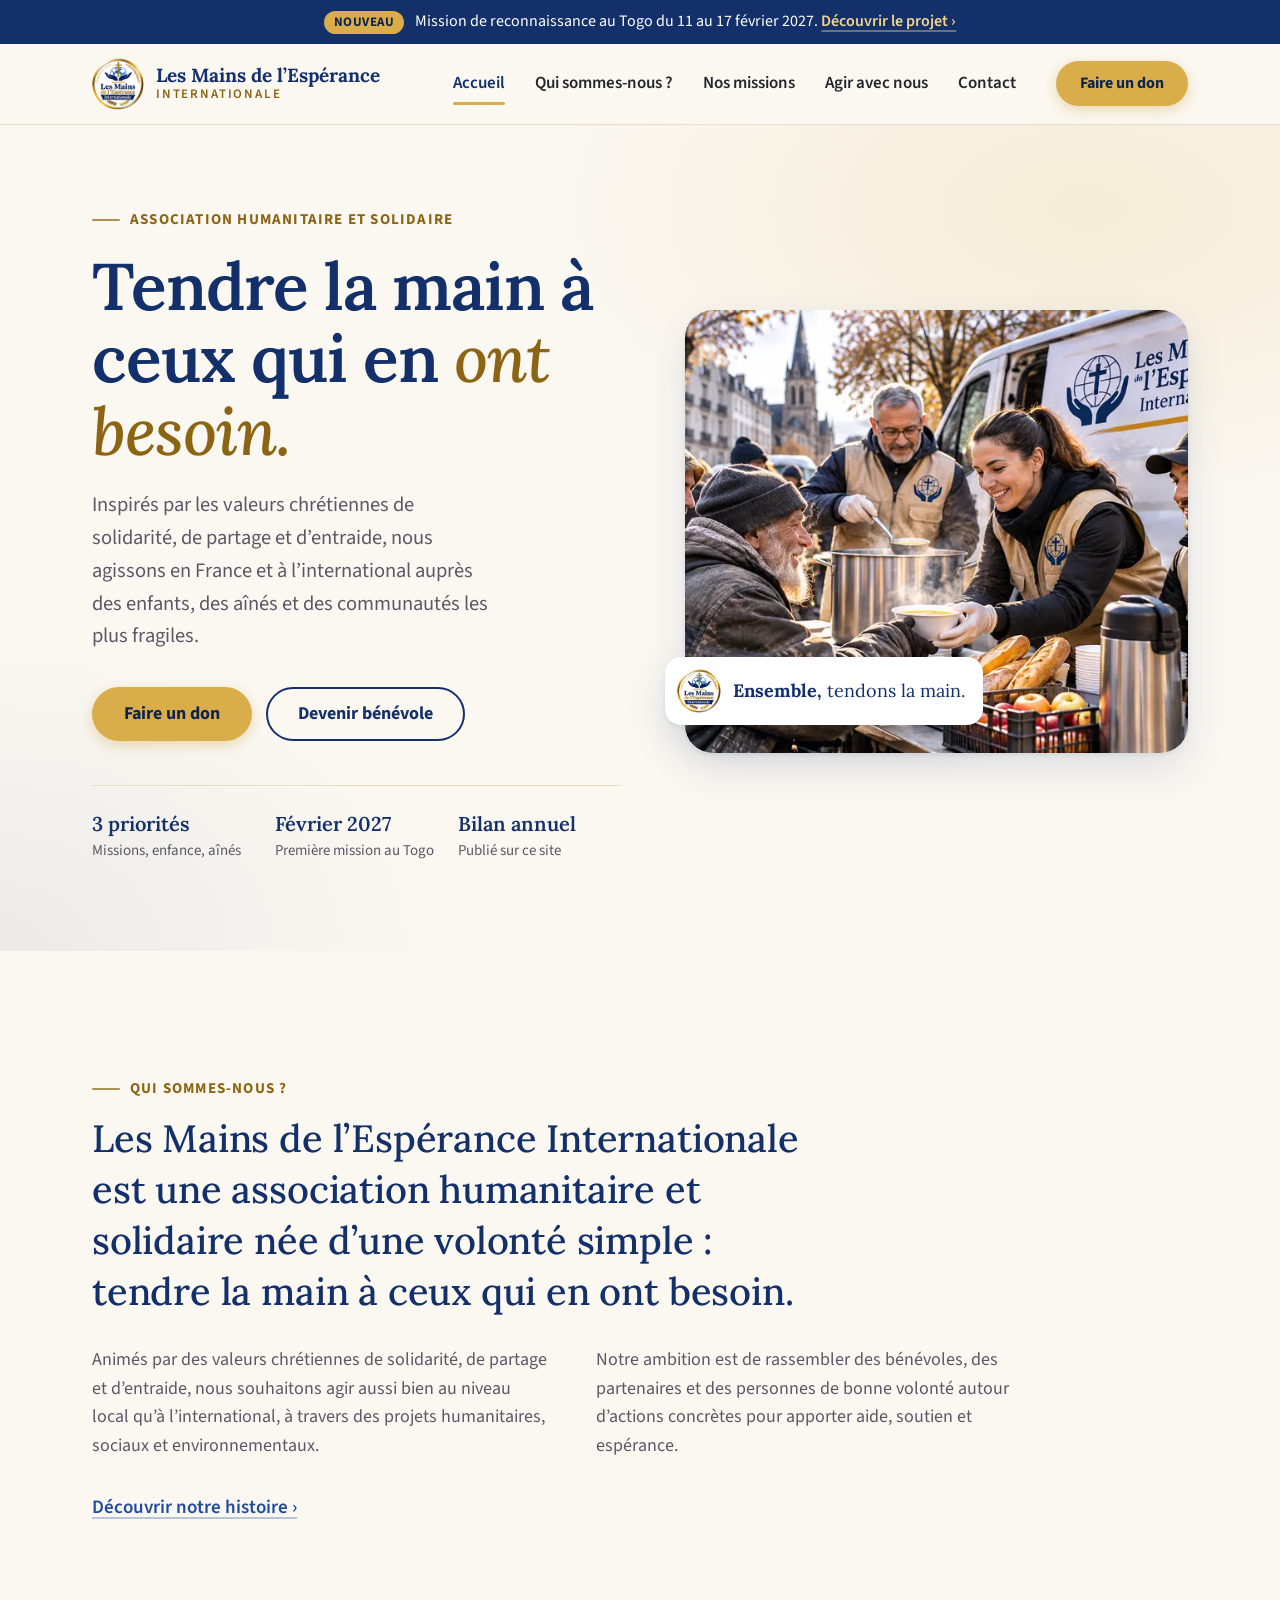
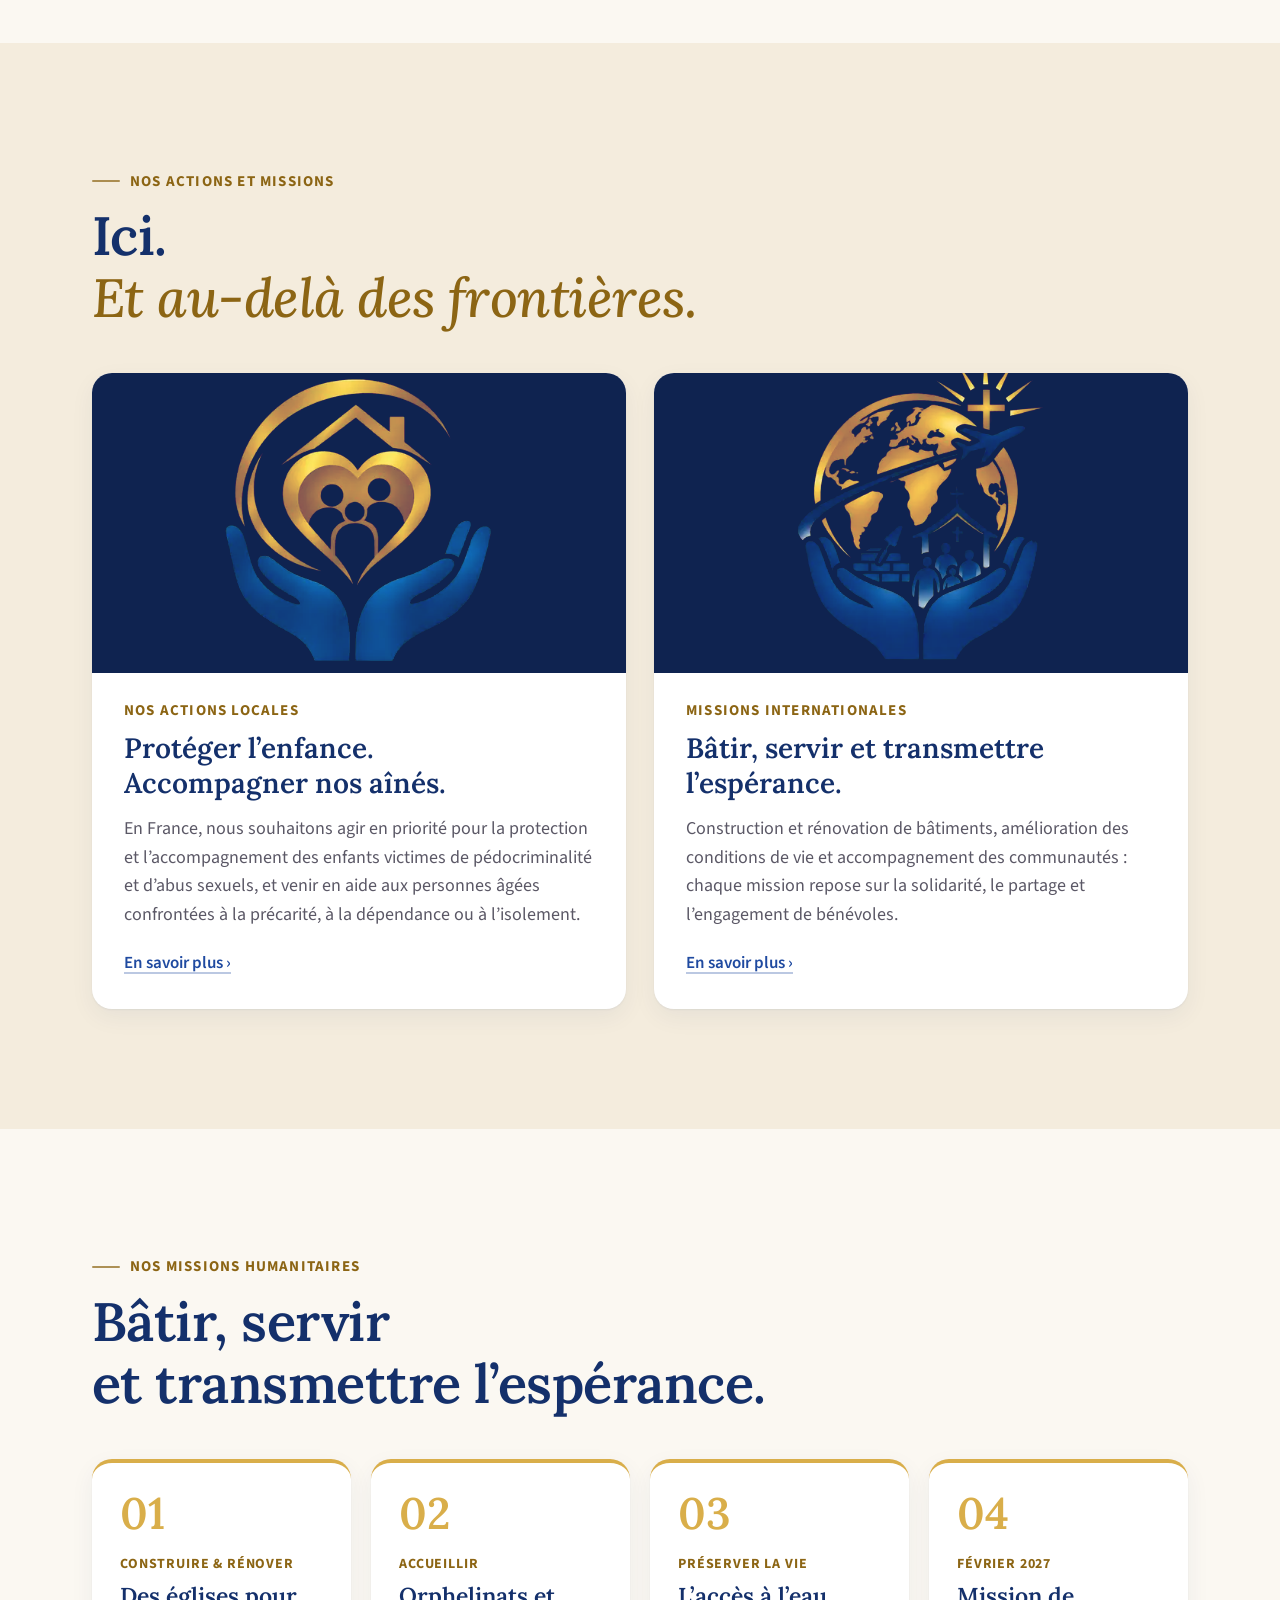
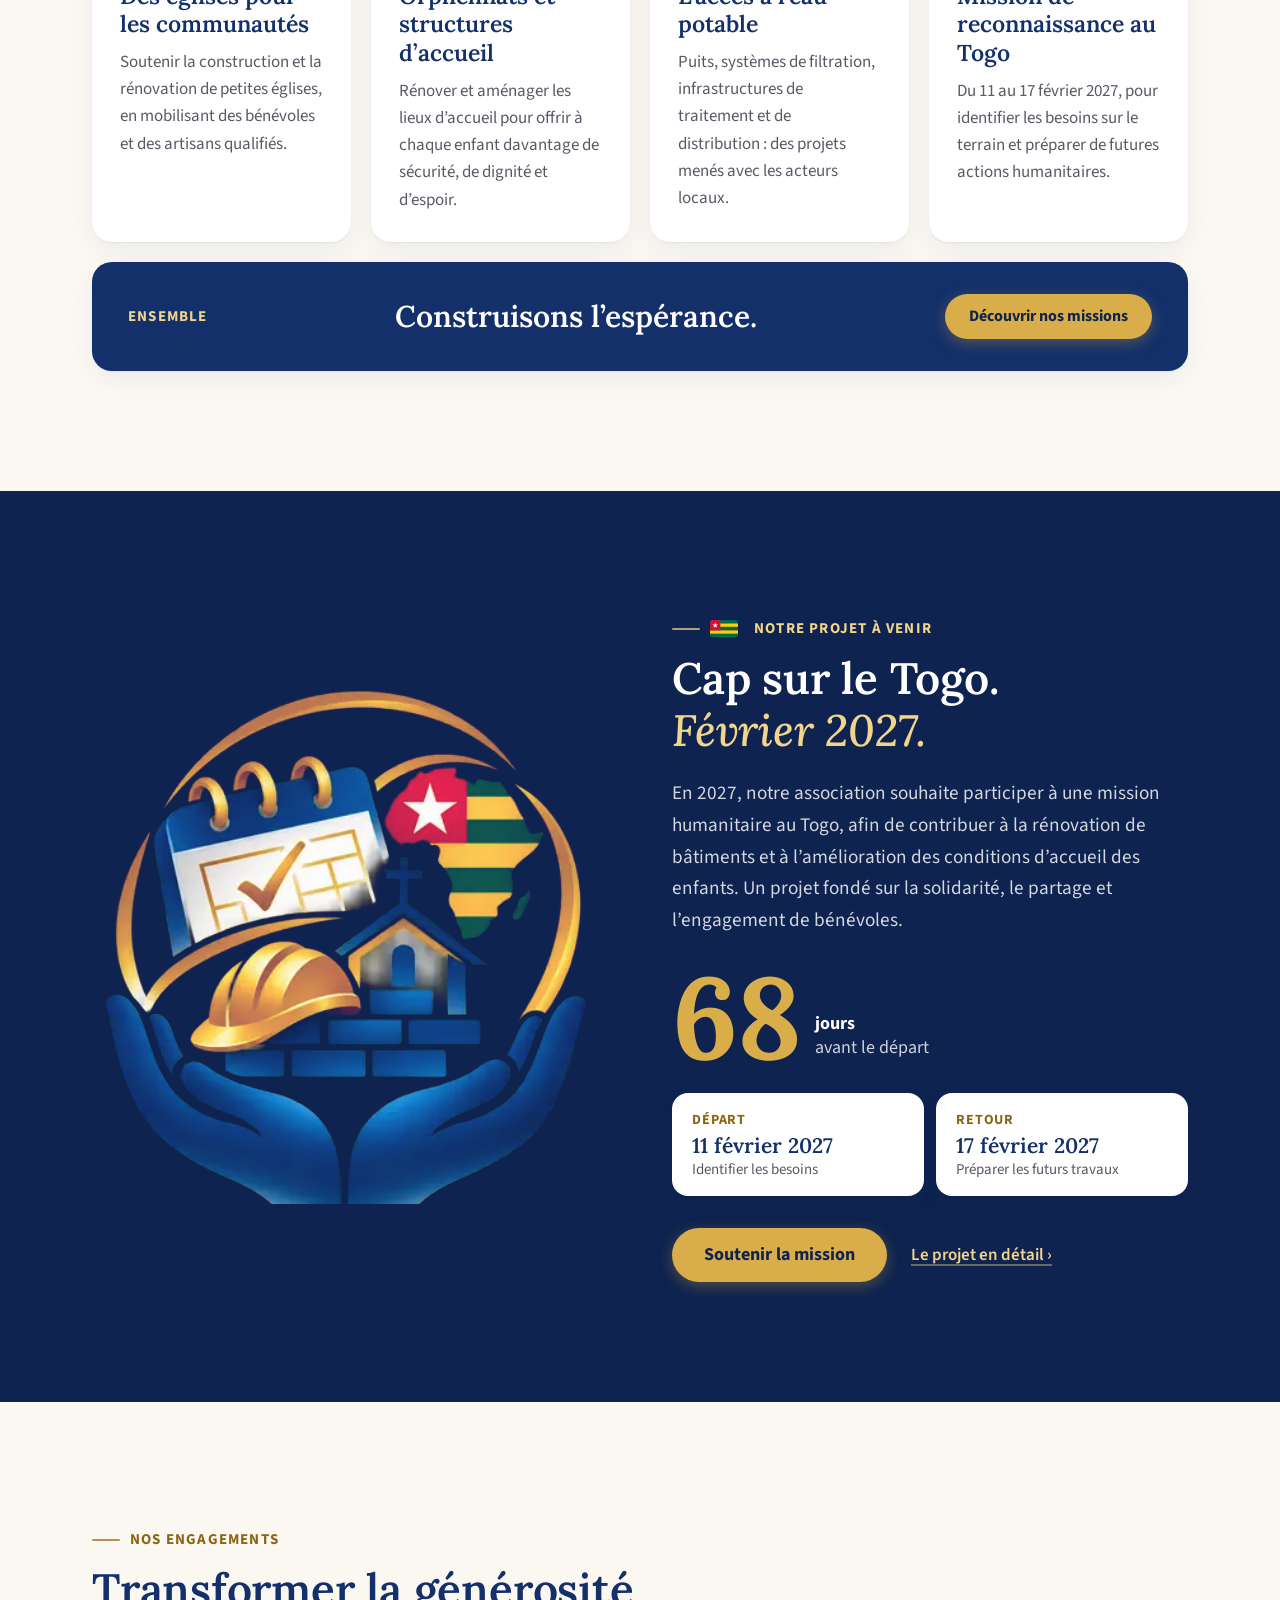
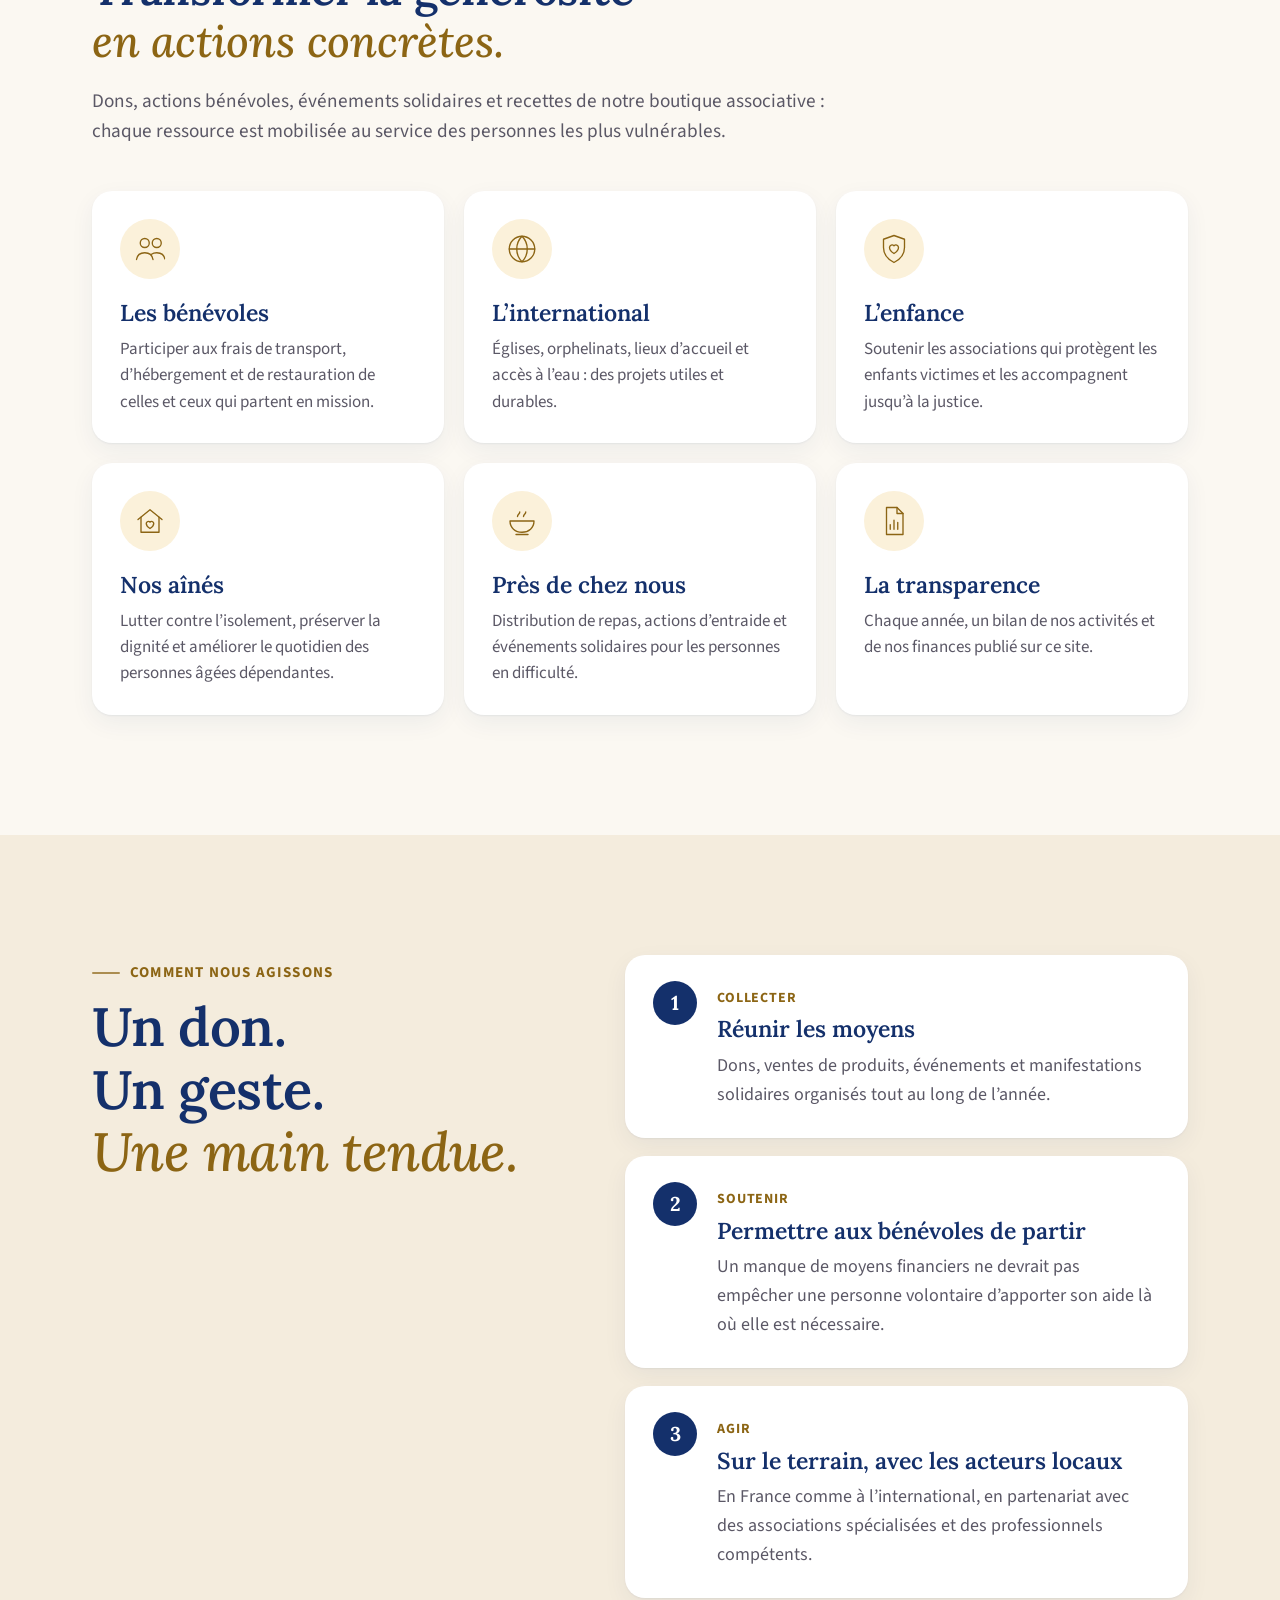
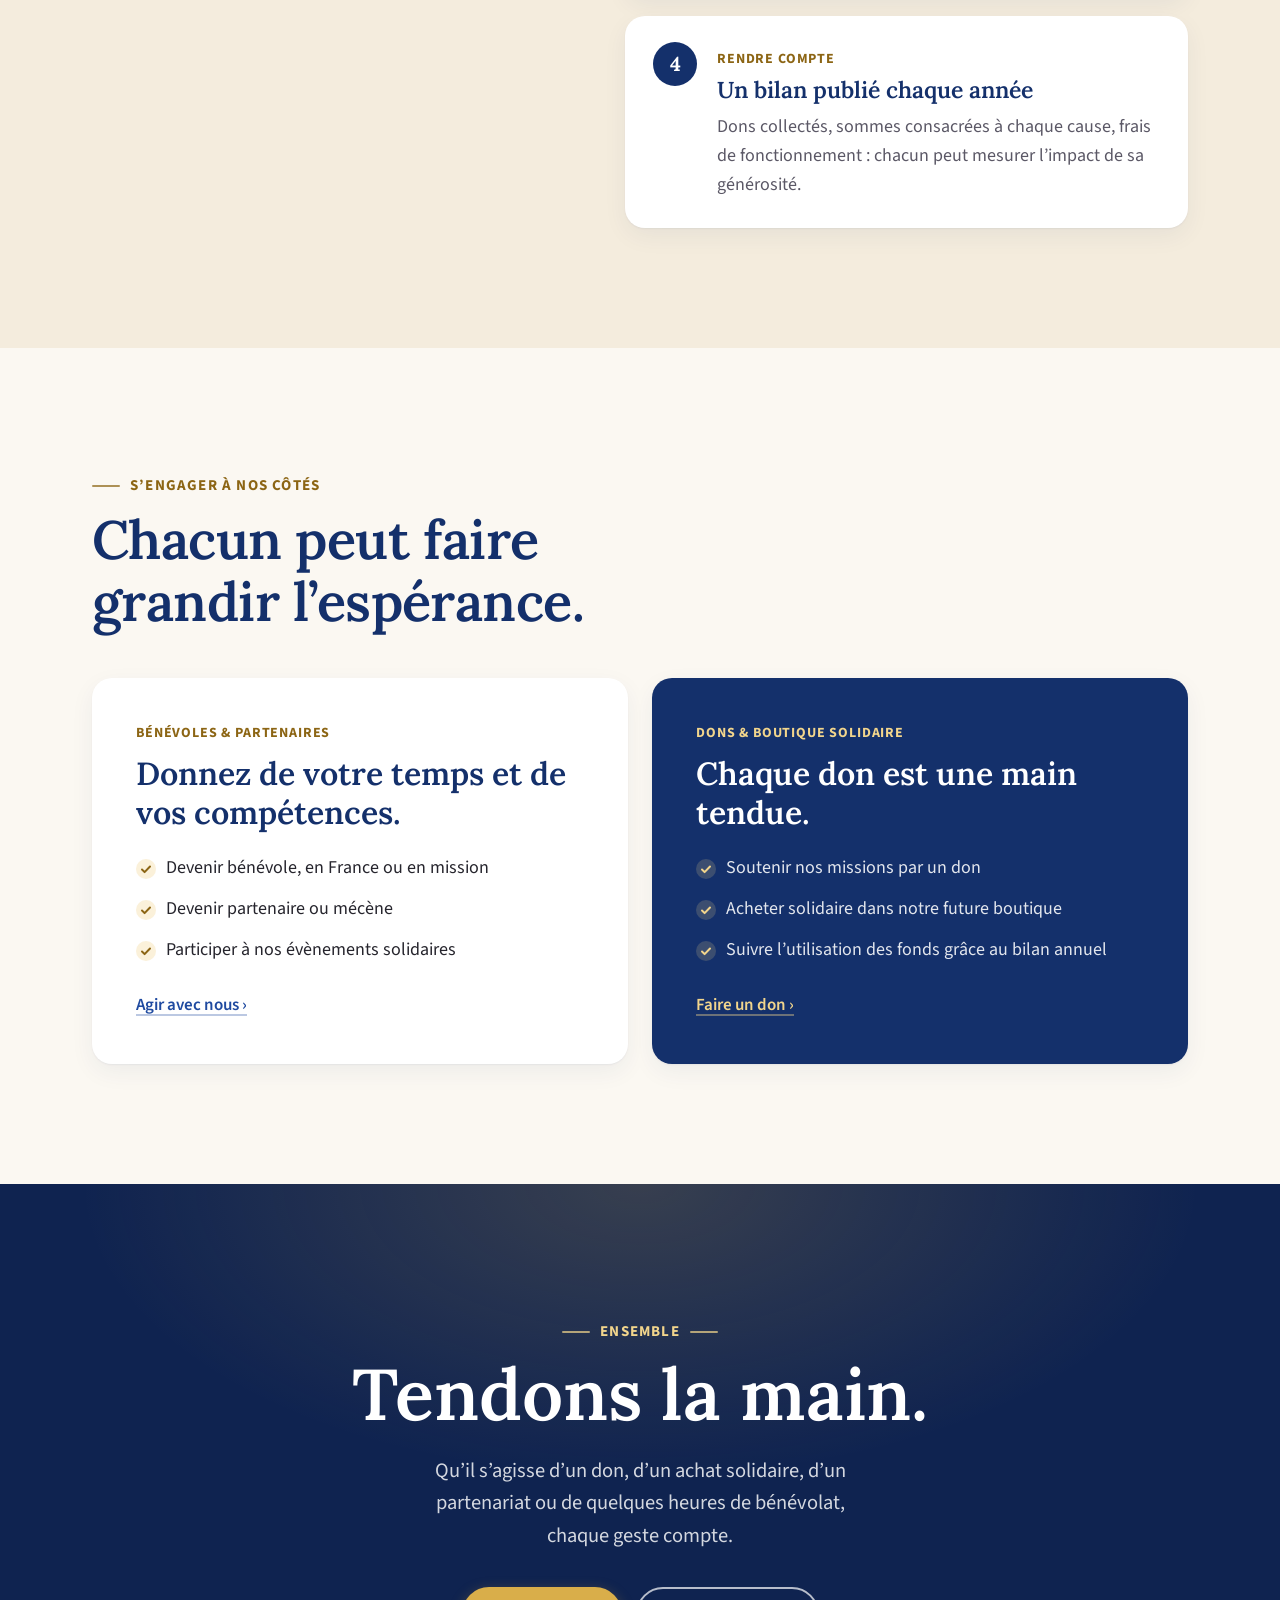
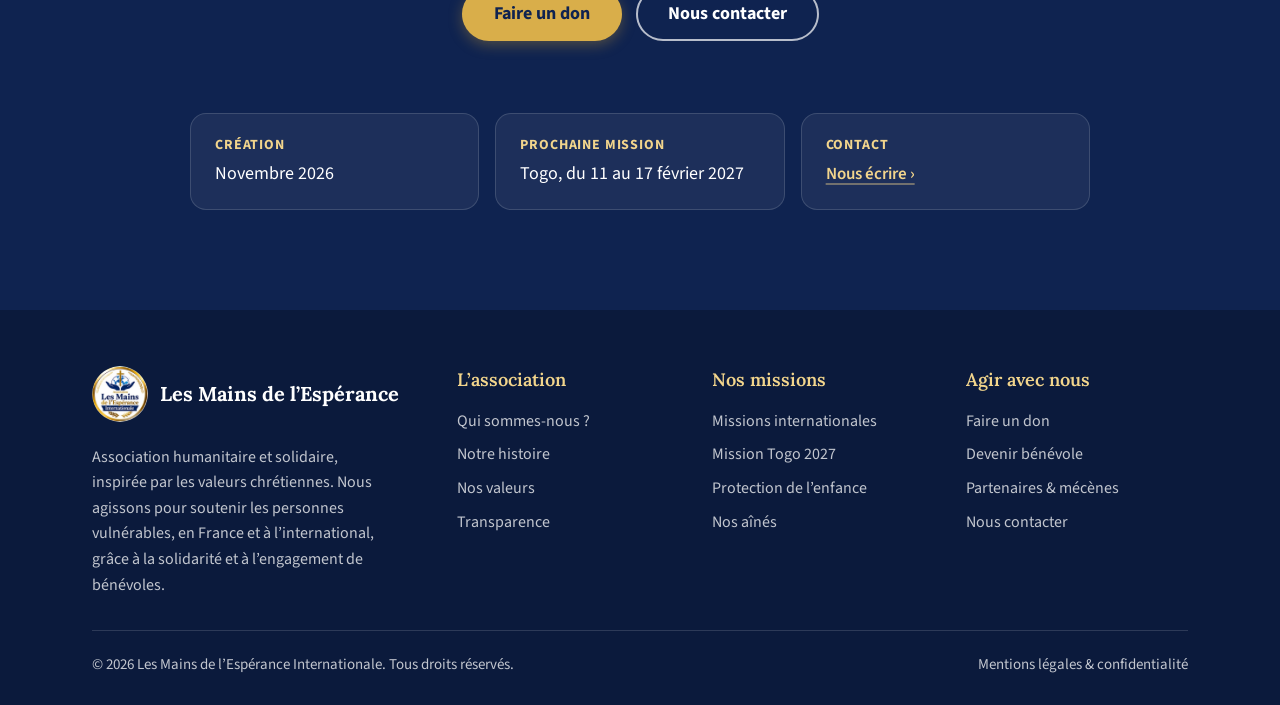
==== commit 670a13c6: "Nouvelle charte graphique chaleureuse, plus proche du public de l'association Le site reprenait un s" ====
--- a/index.html
+++ b/index.html
@@ -5,7 +5,7 @@
   <meta name="viewport" content="width=device-width, initial-scale=1, viewport-fit=cover">
   <title>Les Mains de l’Espérance Internationale — Association humanitaire et solidaire</title>
   <meta name="description" content="Association humanitaire et solidaire inspirée par les valeurs chrétiennes : missions humanitaires internationales, protection de l’enfance et accompagnement des aînés. Prochaine mission : le Togo, en février 2027.">
-  <meta name="theme-color" content="#000000">
+  <meta name="theme-color" content="#14306b">
   <meta property="og:title" content="Les Mains de l’Espérance Internationale — Association humanitaire et solidaire">
   <meta property="og:description" content="Association humanitaire et solidaire inspirée par les valeurs chrétiennes : missions humanitaires internationales, protection de l’enfance et accompagnement des aînés. Prochaine mission : le Togo, en février 2027.">
   <meta property="og:type" content="website">
@@ -15,25 +15,24 @@
   <link rel="apple-touch-icon" href="img/apple-touch-icon.png">
   <link rel="preconnect" href="https://fonts.googleapis.com">
   <link rel="preconnect" href="https://fonts.gstatic.com" crossorigin>
-  <link href="https://fonts.googleapis.com/css2?family=Inter:wght@400;500;600&display=swap" rel="stylesheet">
+  <link href="https://fonts.googleapis.com/css2?family=Lora:ital,wght@0,500;0,600;0,700;1,500&family=Source+Sans+3:wght@400;600;700&display=swap" rel="stylesheet">
   <link rel="stylesheet" href="css/style.css">
 </head>
 <body>
 
-  <!-- Préchargeur -->
-  <div class="loader" aria-hidden="true">
-    <img class="loader__logo" src="img/logo.webp" alt="" width="92" height="92">
-    <div class="loader__word"><span>E</span><span>s</span><span>p</span><span class="is-accent">é</span><span>r</span><span>a</span><span>n</span><span>c</span><span>e</span></div>
-    <div class="loader__bar"><i></i></div>
+  <a class="skip" href="#contenu">Aller au contenu</a>
+
+  <!-- Bandeau d'annonce -->
+  <div class="strip">
+    <p><span class="new">Nouveau</span> Mission de reconnaissance au Togo du 11 au 17 février 2027. <a href="missions.html#togo" class="link">Découvrir le projet&nbsp;›</a></p>
   </div>
 
-  <a class="skip" href="#contenu">Aller au contenu</a>
-
-  <!-- Navigation globale -->
+  <!-- En-tête -->
   <header class="gnav">
     <div class="gnav__inner">
-      <a href="index.html" class="gnav__logo" aria-label="Les Mains de l’Espérance Internationale, accueil">
-        <img src="img/logo.webp" alt="" width="26" height="26">
+      <a href="index.html" class="gnav__brand" aria-label="Les Mains de l’Espérance Internationale, accueil">
+        <img src="img/logo.webp" alt="" width="52" height="52">
+        <span class="gnav__name">Les Mains de l’Espérance<small>Internationale</small></span>
       </a>
       <nav class="gnav__links" aria-label="Navigation principale">
         <a href="index.html" aria-current="page">Accueil</a>
@@ -42,64 +41,51 @@
         <a href="agir.html">Agir avec nous</a>
         <a href="contact.html">Contact</a>
       </nav>
-      <button class="gnav__burger" aria-label="Ouvrir le menu" aria-expanded="false" aria-controls="menu-mobile"><span></span><span></span></button>
+      <a href="agir.html#don" class="pill pill--gold gnav__don">Faire un don</a>
+      <button class="gnav__burger" aria-label="Ouvrir le menu" aria-expanded="false" aria-controls="menu-mobile"><span></span><span></span><span></span></button>
     </div>
     <nav class="gnav__mobile" id="menu-mobile" aria-label="Menu mobile">
-        <a href="index.html" aria-current="page">Accueil</a>
-        <a href="association.html">Qui sommes-nous&nbsp;?</a>
-        <a href="missions.html">Nos missions</a>
-        <a href="agir.html">Agir avec nous</a>
-        <a href="contact.html">Contact</a>
+      <a href="index.html" aria-current="page">Accueil</a>
+      <a href="association.html">Qui sommes-nous&nbsp;?</a>
+      <a href="missions.html">Nos missions</a>
+      <a href="agir.html">Agir avec nous</a>
+      <a href="contact.html">Contact</a>
+      <a href="agir.html#don" class="pill pill--gold pill--lg">Faire un don</a>
     </nav>
   </header>
 
-  <!-- Bandeau d'annonce -->
-  <div class="strip">
-    <p><span class="new">Nouveau</span> Mission de reconnaissance au Togo du 11 au 17 février 2027. <a href="missions.html#togo" class="link">Découvrir le projet&nbsp;›</a></p>
-  </div>
-
-  <!-- Navigation locale -->
-  <div class="lnav-wrap">
-    <div class="lnav">
-      <a href="#top" class="lnav__name"><img src="img/logo.webp" alt="" width="28" height="28"><span><span class="opt">Les </span>Mains de l’Espérance</span></a>
-      <div class="lnav__right">
-        <a href="#missions" class="lnav__link">Missions</a>
-        <a href="#togo" class="lnav__link">Togo 2027</a>
-        <a href="#engagements" class="lnav__link">Engagements</a>
-        <a href="agir.html#don" class="pill pill--blue magnetic">Faire un don</a>
-      </div>
-    </div>
-  </div>
-
   <main id="top">
     <span id="contenu" tabindex="-1"></span>
 
     <!-- HERO -->
-    <section class="hero" aria-label="Introduction">
-      <div class="hero__stage">
-        <canvas class="hero__canvas" data-shape="sphere" aria-hidden="true"></canvas>
-        <div class="hero__halo" aria-hidden="true"></div>
-      </div>
-      <div class="hero__content">
-        <p class="hero__label"><span class="mask"><span>Les Mains de l’Espérance</span></span></p>
-        <h1 class="hero__title">
-          <span class="mask"><span>Tendre la main</span></span>
-          <span class="mask"><span>à ceux qui en <em>ont besoin.</em></span></span>
-        </h1>
-        <p class="hero__sub"><span class="mask"><span>Association humanitaire et solidaire, en France et à l’international.</span></span></p>
-        <div class="hero__cta">
-          <span class="capsule">Missions humanitaires · Solidarité locale</span>
-          <a href="agir.html" class="pill pill--blue pill--lg magnetic">Agir avec nous</a>
-        </div>
-      </div>
-      <div class="hero__scroll" aria-hidden="true"><span>Défiler</span><i></i></div>
+    <section class="hero hero--home" aria-label="Introduction">
+      <div class="container hero__grid">
+        <div class="hero__content">
+          <p class="hero__label">Association humanitaire et solidaire</p>
+          <h1 class="hero__title">Tendre la main à ceux qui en <em>ont besoin.</em></h1>
+          <p class="hero__sub">Inspirés par les valeurs chrétiennes de solidarité, de partage et d’entraide, nous agissons en France et à l’international auprès des enfants, des aînés et des communautés les plus fragiles.</p>
+          <div class="hero__cta">
+            <a href="agir.html#don" class="pill pill--gold pill--lg">Faire un don</a>
+            <a href="agir.html#benevole" class="pill pill--outline pill--lg">Devenir bénévole</a>
+          </div>
+          <ul class="hero__facts">
+            <li><strong>3 priorités</strong>Missions, enfance, aînés</li>
+            <li><strong>Février 2027</strong>Première mission au Togo</li>
+            <li><strong>Bilan annuel</strong>Publié sur ce site</li>
+          </ul>
+        </div>
+        <figure class="hero__photo">
+          <img src="img/distribution-repas.webp" srcset="img/distribution-repas-800.webp 800w, img/distribution-repas.webp 1536w" sizes="(max-width: 833px) 100vw, 50vw" alt="Des bénévoles de l’association servent une soupe chaude à des personnes dans la rue" width="1536" height="1024">
+          <figcaption class="hero__badge"><img src="img/logo.webp" alt="" width="44" height="44"><span><strong>Ensemble,</strong> tendons la main.</span></figcaption>
+        </figure>
+      </div>
     </section>
 
     <!-- QUI SOMMES-NOUS -->
     <section class="manifesto" id="association" aria-label="Qui sommes-nous ?">
       <div class="container">
         <p class="eyebrow">Qui sommes-nous&nbsp;?</p>
-        <p class="manifesto__text" data-split>
+        <p class="manifesto__text">
           Les Mains de l’Espérance Internationale est une association humanitaire et solidaire née d’une volonté simple&nbsp;: tendre la main à ceux qui en ont besoin.
         </p>
         <div class="manifesto__more">
@@ -120,7 +106,7 @@
 
         <div class="pillars__grid">
           <article class="frame frame--image reveal-frame">
-            <div class="frame__visual frame__visual--image parallax" data-speed="-0.08">
+            <div class="frame__visual frame__visual--image">
               <img src="img/embleme-famille.webp" srcset="img/embleme-famille-700.webp 700w, img/embleme-famille.webp 1400w" sizes="(max-width: 833px) 100vw, 50vw" alt="Deux mains bleues protégeant une famille dorée" width="1400" height="933" loading="lazy">
             </div>
             <div class="frame__copy">
@@ -132,7 +118,7 @@
           </article>
 
           <article class="frame frame--image reveal-frame">
-            <div class="frame__visual frame__visual--image parallax" data-speed="-0.08">
+            <div class="frame__visual frame__visual--image">
               <img src="img/embleme-globe.webp" srcset="img/embleme-globe-700.webp 700w, img/embleme-globe.webp 1400w" sizes="(max-width: 833px) 100vw, 50vw" alt="Des mains bleues portant le globe et une église, survolés par un avion" width="1400" height="933" loading="lazy">
             </div>
             <div class="frame__copy">
@@ -189,7 +175,7 @@
           <article class="course course--cta">
             <p class="product-label">Ensemble</p>
             <h3 class="course__title">Construisons l’espérance.</h3>
-            <a href="missions.html" class="pill pill--blue magnetic">Découvrir nos missions</a>
+            <a href="missions.html" class="pill pill--gold">Découvrir nos missions</a>
           </article>
         </div>
         <div class="program__progress" aria-hidden="true"><i></i></div>
@@ -215,7 +201,7 @@
             <div><dt>Retour</dt><dd>17 février 2027<span>Préparer les futurs travaux</span></dd></div>
           </dl>
           <div class="togo__actions">
-            <a href="agir.html#don" class="pill pill--blue pill--lg magnetic">Soutenir la mission</a>
+            <a href="agir.html#don" class="pill pill--gold pill--lg">Soutenir la mission</a>
             <a href="missions.html#togo" class="link">Le projet en détail ›</a>
           </div>
         </div>
@@ -338,11 +324,11 @@
       <div class="cta__glow" aria-hidden="true"></div>
       <div class="container cta__inner">
         <p class="eyebrow">Ensemble</p>
-        <h2 class="cta__title" data-fill>Tendons la main.</h2>
+        <h2 class="cta__title">Tendons la main.</h2>
         <p class="cta__sub">Qu’il s’agisse d’un don, d’un achat solidaire, d’un partenariat ou de quelques heures de bénévolat, chaque geste compte.</p>
         <div class="cta__actions">
-          <a href="agir.html#don" class="pill pill--blue pill--lg magnetic">Faire un don</a>
-          <a href="contact.html" class="pill pill--outline pill--lg magnetic">Nous contacter</a>
+          <a href="agir.html#don" class="pill pill--gold pill--lg">Faire un don</a>
+          <a href="contact.html" class="pill pill--outline pill--lg">Nous contacter</a>
         </div>
         <dl class="contact-grid">
           <div><dt>Création</dt><dd>Novembre 2026</dd></div>
@@ -395,8 +381,6 @@
     </div>
   </footer>
 
-  <script src="js/vendor/gsap.min.js"></script>
-  <script src="js/vendor/ScrollTrigger.min.js"></script>
   <script src="js/main.js"></script>
 </body>
 </html>
--- a/css/style.css
+++ b/css/style.css
@@ -1,778 +1,503 @@
 /* =========================================================
    Les Mains de l'Espérance Internationale — feuille de style
-   Direction artistique (reprise du site « test 1 ») :
-   galerie sombre, scène noire, typographie sculpturale.
-   Couleurs de l'association : bleu des mains tendues
-   (réservé aux actions) et or de l'espérance (accents).
+
+   Charte graphique « chaleureuse » :
+   - fond ivoire et sable, lumineux et accueillant ;
+   - bleu marine du logo pour les titres et les zones fortes ;
+   - or de l'espérance pour les boutons d'action et les accents ;
+   - titres à empattements (Lora), proches du logo ;
+   - texte courant large et très lisible (Source Sans 3, 18 px).
    ========================================================= */
 
 :root {
-  /* Couleurs */
-  --color-obsidian: #000000;
-  --color-graphite: #0e0e0e;
-  --color-carbon: #1d1d1f;
-  --gradient-carbon: linear-gradient(#1d1d1f, #000000 288px);
-  --color-steel: #333336;
-  --color-slate: #6e6e73;
-  --color-ash: #86868b;
-  --color-porcelain: #f5f5f7;
-  --color-white: #ffffff;
-  --color-apple-blue: #1a66d6;      /* bleu « mains tendues » : boutons d'action */
-  --color-electric-link: #5aa9ff;   /* liens sur fond sombre */
-  --color-cobalt-link: #0a58c2;     /* liens sur fond clair */
-  --color-copper-new: #f2c14e;
-  --color-gold: #f2c14e;            /* or de l'espérance */
-  --color-gold-light: #ffe2a0;
-  --color-gold-deep: #b9861c;
-  --color-navy: #0b1f4d;
+  /* Couleurs de l'association */
+  --navy: #14306b;          /* bleu des mains tendues */
+  --navy-deep: #0f2350;     /* sections sombres */
+  --navy-night: #0b1a3c;    /* pied de page */
+  --navy-soft: #e9eef8;
+  --gold: #d9ae4a;          /* or de l'espérance : boutons */
+  --gold-hover: #c99a33;
+  --gold-light: #f2d58c;    /* accents sur fond sombre */
+  --gold-text: #8c6514;     /* or lisible sur fond clair */
+  --gold-wash: #fbf1da;
+
+  /* Surfaces */
+  --ivory: #fbf8f2;
+  --sand: #f4ecdd;
+  --white: #ffffff;
+  --line: #e6dcc8;
+  --line-dark: rgba(255, 255, 255, .14);
+
+  /* Texte */
+  --ink: #26252d;
+  --ink-soft: #5b5866;
+  --link: #1f4aa0;
+
+  /* Anciens noms conservés pour les styles en ligne des pages */
+  --color-ash: var(--ink-soft);
+  --color-porcelain: var(--ink);
 
   /* Typographie */
-  --font-text: 'SF Pro Text', Inter, ui-sans-serif, system-ui, -apple-system, BlinkMacSystemFont, "Segoe UI", Roboto, sans-serif;
-  --font-display: 'SF Pro Display', Inter, ui-sans-serif, system-ui, -apple-system, BlinkMacSystemFont, "Segoe UI", Roboto, sans-serif;
-
-  /* Rayons */
-  --radius-cards: 28px;
-  --radius-links: 10px;
-  --radius-pills: 9999px;
-  --radius-buttons: 170px;
-  --radius-navigation: 20px;
-  --radius-compact: 36px;
-
-  /* Contours */
-  --shadow-subtle: rgb(40, 40, 40) 0 0 0 1px;
-  --shadow-subtle-2: rgb(110, 110, 115) 0 0 0 1px;
-
-  --container: 1120px;
+  --font-text: 'Source Sans 3', 'Segoe UI', system-ui, -apple-system, Roboto, Arial, sans-serif;
+  --font-display: 'Lora', Georgia, 'Times New Roman', serif;
+
+  /* Formes */
+  --radius-cards: 20px;
+  --radius-small: 12px;
+  --radius-pills: 999px;
+  --shadow-card: 0 1px 2px rgba(20, 48, 107, .06), 0 8px 24px rgba(20, 48, 107, .06);
+  --shadow-lift: 0 2px 4px rgba(20, 48, 107, .08), 0 16px 40px rgba(20, 48, 107, .12);
+
+  --container: 1160px;
   --gutter: clamp(16px, 4vw, 32px);
+  --header-h: 80px;
   --ease: cubic-bezier(.22, 1, .36, 1);
 }
 
 /* ---------- Base ---------- */
 *, *::before, *::after { box-sizing: border-box; }
-html { -webkit-text-size-adjust: 100%; }
+html { -webkit-text-size-adjust: 100%; scroll-behavior: smooth; scroll-padding-top: calc(var(--header-h) + 16px); }
 body {
   margin: 0;
-  background: var(--color-obsidian);
-  color: var(--color-porcelain);
+  background: var(--ivory);
+  color: var(--ink);
   font-family: var(--font-text);
-  font-size: 17px;
-  line-height: 1.47;
-  letter-spacing: -0.374px;
+  font-size: 18px;
+  line-height: 1.6;
   -webkit-font-smoothing: antialiased;
-  -moz-osx-font-smoothing: grayscale;
   overflow-x: hidden;
 }
-body.is-loading { overflow: hidden; }
 img, svg, canvas { display: block; max-width: 100%; }
 a { color: inherit; text-decoration: none; }
-h1, h2, h3, p, ol, ul, dl, dd { margin: 0; padding: 0; }
+h1, h2, h3, p, ol, ul, dl, dd, figure { margin: 0; padding: 0; }
 ol, ul { list-style: none; }
-::selection { background: var(--color-apple-blue); color: #fff; }
-:focus-visible { outline: 2px solid var(--color-apple-blue); outline-offset: 2px; border-radius: 6px; }
+strong { font-weight: 700; }
+::selection { background: var(--gold-light); color: var(--navy-deep); }
+:focus-visible { outline: 3px solid var(--gold); outline-offset: 3px; border-radius: 6px; }
 
 .container { width: 100%; max-width: var(--container); margin: 0 auto; padding: 0 var(--gutter); }
-.muted { color: var(--color-ash); }
+.muted { color: var(--ink-soft); }
+.gold { color: var(--gold-text); }
 
 /* ---------- Typographie ---------- */
-.eyebrow {
+.eyebrow, .product-label {
+  display: inline-flex; align-items: center; gap: 10px;
+  font-family: var(--font-text);
+  font-size: 15px; font-weight: 700; line-height: 1.3;
+  letter-spacing: .08em; text-transform: uppercase;
+  color: var(--gold-text);
+  margin-bottom: 14px;
+}
+.eyebrow::before {
+  content: ""; width: 28px; height: 2px; border-radius: 2px; background: currentColor; opacity: .7;
+}
+.eyebrow--dark { color: var(--gold-text); }
+.eyebrow--gold { color: var(--gold-text); }
+.product-label { margin-bottom: 6px; }
+
+.h-display, .h-panel, .h-frame, .h-sub, .hero__title, .manifesto__text, .cta__title {
   font-family: var(--font-display);
-  font-size: 19px; font-weight: 600; line-height: 1.21; letter-spacing: 0.228px;
-  color: var(--color-ash);
-  margin-bottom: 16px;
-}
-.eyebrow--dark { color: var(--color-slate); }
-.product-label {
-  font-family: var(--font-display);
-  font-size: 19px; font-weight: 600; line-height: 1.21; letter-spacing: 0.228px;
-  color: var(--color-ash);
-}
-.h-display {
-  font-family: var(--font-display);
+  color: var(--navy);
   font-weight: 600;
-  font-size: clamp(40px, 6.6vw, 80px);
-  line-height: 1.05;
-  letter-spacing: -0.015em;
-  color: var(--color-porcelain);
-}
-.h-panel {
-  font-family: var(--font-display);
-  font-weight: 600;
-  font-size: clamp(32px, 4.4vw, 56px);
-  line-height: 1.07;
-  letter-spacing: -0.015em;
-}
-.h-frame {
-  font-family: var(--font-display);
-  font-weight: 600;
-  font-size: clamp(24px, 2.6vw, 32px);
-  line-height: 1.13;
-  letter-spacing: 0.004em;
-  margin: 8px 0 16px;
-  max-width: 18ch;
-}
-
-.link { color: var(--color-electric-link); font-size: 17px; transition: color .2s; }
-.link:hover { text-decoration: underline; text-underline-offset: 3px; }
-.link--lg { font-size: 21px; letter-spacing: 0.231px; }
-.link--cobalt { color: var(--color-cobalt-link); }
-
-/* ---------- Pastilles / boutons ---------- */
+}
+.h-display { font-size: clamp(34px, 4.6vw, 54px); line-height: 1.15; letter-spacing: -0.01em; }
+.h-panel { font-size: clamp(30px, 3.6vw, 44px); line-height: 1.18; letter-spacing: -0.005em; }
+.h-frame { font-size: clamp(23px, 2.2vw, 28px); line-height: 1.25; margin: 4px 0 14px; max-width: 22ch; }
+.h-display .muted, .h-panel .muted { color: var(--gold-text); font-style: italic; font-weight: 500; }
+em { font-style: italic; }
+.hero__title em, .h-display em, .h-panel em { color: var(--gold-text); font-weight: 500; }
+
+.body-lg { font-size: clamp(18px, 1.5vw, 20px); line-height: 1.65; color: var(--ink-soft); }
+.body-lg strong { color: var(--ink); }
+
+.link {
+  color: var(--link); font-weight: 600; font-size: 17px;
+  text-decoration: underline; text-decoration-color: rgba(31, 74, 160, .3);
+  text-underline-offset: 4px; text-decoration-thickness: 1.5px;
+  transition: color .2s, text-decoration-color .2s;
+}
+.link:hover { color: var(--navy); text-decoration-color: currentColor; }
+.link--lg { font-size: 19px; }
+.link--cobalt { color: var(--link); }
+
+/* ---------- Boutons ---------- */
 .pill {
-  display: inline-flex; align-items: center; justify-content: center;
-  font-size: 12px; line-height: 16px; letter-spacing: -0.12px; font-weight: 400;
-  padding: 7px 14px;
-  border-radius: var(--radius-buttons);
-  white-space: nowrap;
-  transition: background-color .25s var(--ease), color .25s, box-shadow .25s;
-  will-change: transform;
-}
-.pill--blue { background: var(--color-apple-blue); color: #fff; }
-.pill--blue:hover { background: #2274e6; }
-.pill--outline { background: transparent; color: var(--color-porcelain); box-shadow: var(--shadow-subtle-2); border-radius: var(--radius-pills); }
-.pill--outline:hover { background: rgba(255,255,255,.06); }
-.pill--lg { font-size: 17px; line-height: 1.18; letter-spacing: -0.374px; padding: 12px 22px; }
+  display: inline-flex; align-items: center; justify-content: center; gap: 8px;
+  min-height: 44px; padding: 11px 22px;
+  font-family: var(--font-text); font-size: 16px; font-weight: 700; line-height: 1.2;
+  border-radius: var(--radius-pills); border: 2px solid transparent;
+  white-space: nowrap; cursor: pointer;
+  transition: background-color .2s, color .2s, border-color .2s, transform .2s var(--ease), box-shadow .2s;
+}
+.pill--lg { min-height: 54px; padding: 14px 30px; font-size: 18px; }
+.pill--gold { background: var(--gold); color: var(--navy-deep); box-shadow: 0 4px 14px rgba(201, 154, 51, .35); }
+.pill--gold:hover { background: var(--gold-hover); transform: translateY(-1px); box-shadow: 0 6px 18px rgba(201, 154, 51, .45); }
+.pill--outline { background: transparent; color: var(--navy); border-color: var(--navy); }
+.pill--outline:hover { background: var(--navy); color: #fff; }
 .capsule {
   display: inline-flex; align-items: center;
-  background: rgba(66,66,69,.72);
-  color: rgba(255,255,255,.8);
-  border-radius: var(--radius-compact);
-  font-size: 14px; line-height: 20px; letter-spacing: -0.224px;
-  padding: 10px 18px;
-  -webkit-backdrop-filter: blur(20px); backdrop-filter: blur(20px);
-}
-
-/* ---------- Préchargeur ---------- */
-.loader {
-  position: fixed; inset: 0; z-index: 100;
-  background: #000;
-  display: grid; place-content: center; justify-items: center; gap: 24px;
-}
-.loader__word {
-  font-family: var(--font-display); font-weight: 600;
-  font-size: clamp(32px, 5vw, 48px); letter-spacing: -0.02em;
-  display: flex; overflow: hidden;
-}
-.loader__word span { display: inline-block; }
-.loader__word .is-accent { color: var(--color-gold); }
-.loader__bar { width: 120px; height: 2px; background: var(--color-steel); border-radius: 2px; overflow: hidden; }
-.loader__bar i { display: block; height: 100%; width: 100%; background: var(--color-porcelain); transform-origin: left; transform: scaleX(0); }
-.no-js .loader, .loader.is-done { display: none; }
-
-/* ---------- Navigation globale ---------- */
-.gnav { position: relative; z-index: 30; background: #000; }
+  background: var(--gold-wash); color: var(--gold-text);
+  border-radius: var(--radius-pills); font-size: 15px; font-weight: 600; padding: 8px 16px;
+}
+
+/* ---------- Bandeau d'annonce ---------- */
+.strip {
+  background: var(--navy);
+  color: #fff;
+  text-align: center;
+  padding: 10px var(--gutter);
+  font-size: 16px; line-height: 1.45;
+}
+.strip .link { color: var(--gold-light); font-size: 16px; text-decoration-color: rgba(242, 213, 140, .4); }
+.strip .link:hover { color: #fff; }
+.new {
+  display: inline-block; margin-right: 8px; padding: 2px 10px;
+  background: var(--gold); color: var(--navy-deep);
+  border-radius: var(--radius-pills); font-size: 13px; font-weight: 700; letter-spacing: .04em; text-transform: uppercase;
+}
+
+/* ---------- En-tête ---------- */
+.gnav {
+  position: sticky; top: 0; z-index: 30;
+  background: var(--ivory);
+  border-bottom: 1px solid var(--line);
+  transition: box-shadow .3s;
+}
+.gnav.is-scrolled { box-shadow: 0 6px 24px rgba(20, 48, 107, .08); }
 .gnav__inner {
-  height: 44px; max-width: 1024px; margin: 0 auto; padding: 0 var(--gutter);
-  display: flex; align-items: center; justify-content: space-between; gap: 24px;
-}
-.gnav__logo { color: #ccc; display: flex; transition: color .2s; }
-.gnav__logo:hover { color: #fff; }
-.gnav__links { display: flex; flex: 1; justify-content: space-between; max-width: 720px; margin-left: 32px; }
+  height: var(--header-h); max-width: var(--container); margin: 0 auto; padding: 0 var(--gutter);
+  display: flex; align-items: center; gap: 28px;
+}
+.gnav__brand { display: inline-flex; align-items: center; gap: 12px; flex: 0 0 auto; }
+.gnav__brand img { width: 52px; height: 52px; border-radius: 50%; }
+.gnav__name {
+  display: flex; flex-direction: column;
+  font-family: var(--font-display); font-weight: 700; font-size: 19px; line-height: 1.15; color: var(--navy);
+}
+.gnav__name small { font-family: var(--font-text); font-size: 13px; font-weight: 600; letter-spacing: .14em; text-transform: uppercase; color: var(--gold-text); }
+.gnav__links { display: flex; align-items: center; gap: 6px; margin-left: auto; }
 .gnav__links a {
-  font-size: 12px; line-height: 1.33; letter-spacing: -0.12px;
-  color: rgba(255,255,255,.8); transition: color .2s;
-}
-.gnav__links a:hover, .gnav__links a[aria-current] { color: #fff; }
-.gnav__burger { display: none; background: none; border: 0; padding: 10px; cursor: pointer; }
-.gnav__burger span { display: block; width: 16px; height: 1.5px; background: #ccc; margin: 4px 0; transition: transform .3s var(--ease); }
-.gnav.is-open .gnav__burger span:first-child { transform: translateY(2.75px) rotate(45deg); }
-.gnav.is-open .gnav__burger span:last-child { transform: translateY(-2.75px) rotate(-45deg); }
+  position: relative; padding: 10px 12px;
+  font-size: 17px; font-weight: 600; color: var(--ink);
+  border-radius: 8px; transition: color .2s, background-color .2s;
+}
+.gnav__links a:hover { color: var(--navy); background: var(--sand); }
+.gnav__links a[aria-current="page"] { color: var(--navy); }
+.gnav__links a[aria-current="page"]::after {
+  content: ""; position: absolute; left: 12px; right: 12px; bottom: 2px; height: 3px; border-radius: 3px; background: var(--gold);
+}
+.gnav__don { flex: 0 0 auto; }
+.gnav__burger { display: none; background: none; border: 0; padding: 12px 10px; margin-right: -10px; cursor: pointer; }
+.gnav__burger span { display: block; width: 24px; height: 2.5px; border-radius: 2px; background: var(--navy); margin: 5px 0; transition: transform .3s var(--ease), opacity .2s; }
+.gnav.is-open .gnav__burger span:nth-child(1) { transform: translateY(7.5px) rotate(45deg); }
+.gnav.is-open .gnav__burger span:nth-child(2) { opacity: 0; }
+.gnav.is-open .gnav__burger span:nth-child(3) { transform: translateY(-7.5px) rotate(-45deg); }
 .gnav__mobile { display: none; }
-
-/* ---------- Bandeau ---------- */
-.strip {
-  background: var(--color-carbon);
+html.menu-open, html.menu-open body { overflow: hidden; }
+
+/* ---------- Hero ---------- */
+.hero { position: relative; overflow: hidden; }
+.hero--home {
+  padding: clamp(40px, 6vw, 80px) 0 clamp(56px, 7vw, 96px);
+  background:
+    radial-gradient(900px 500px at 85% 10%, rgba(217, 174, 74, .16), transparent 60%),
+    radial-gradient(700px 500px at 0% 100%, rgba(20, 48, 107, .07), transparent 60%),
+    var(--ivory);
+}
+.hero__grid { display: grid; grid-template-columns: 1.05fr 1fr; gap: clamp(32px, 5vw, 64px); align-items: center; }
+.hero__label {
+  display: inline-flex; align-items: center; gap: 10px;
+  font-size: 15px; font-weight: 700; letter-spacing: .08em; text-transform: uppercase; color: var(--gold-text);
+  margin-bottom: 18px;
+}
+.hero__label::before { content: ""; width: 28px; height: 2px; border-radius: 2px; background: currentColor; opacity: .7; }
+.hero__title { font-size: clamp(40px, 5.6vw, 66px); line-height: 1.1; letter-spacing: -0.015em; }
+.hero__sub { margin-top: 22px; font-size: clamp(18px, 1.6vw, 21px); line-height: 1.6; color: var(--ink-soft); max-width: 40ch; }
+.hero__cta { margin-top: 34px; display: flex; flex-wrap: wrap; gap: 14px; align-items: center; }
+.hero__facts {
+  margin-top: 44px; padding-top: 24px; border-top: 1px solid var(--line);
+  display: grid; grid-template-columns: repeat(3, 1fr); gap: 20px;
+  font-size: 15px; line-height: 1.4; color: var(--ink-soft);
+}
+.hero__facts strong { display: block; font-family: var(--font-display); font-size: 20px; font-weight: 600; color: var(--navy); margin-bottom: 2px; }
+.hero__photo { position: relative; }
+.hero__photo > img {
+  width: 100%; height: auto; aspect-ratio: 5 / 4.4; object-fit: cover; object-position: 40% 50%;
+  border-radius: 28px; box-shadow: var(--shadow-lift);
+}
+.hero__photo::before {
+  content: ""; position: absolute; inset: 18px -18px -18px 18px; z-index: -1;
+  border-radius: 28px; border: 2px solid var(--gold); opacity: .5;
+}
+.hero__badge {
+  position: absolute; left: -20px; bottom: 28px;
+  display: flex; align-items: center; gap: 12px;
+  background: #fff; border-radius: 16px; padding: 12px 18px 12px 12px; box-shadow: var(--shadow-lift);
+  font-family: var(--font-display); font-size: 18px; color: var(--navy);
+}
+.hero__badge img { width: 44px; height: 44px; border-radius: 50%; }
+.hero__badge strong { font-weight: 700; }
+.mask { display: block; }
+
+/* Hero des pages internes */
+.hero--page {
   text-align: center;
-  padding: 16px var(--gutter);
-  font-size: 14px; line-height: 20px; letter-spacing: -0.224px;
-  color: var(--color-porcelain);
-}
-.strip .link { font-size: 14px; }
-.new { color: var(--color-copper-new); font-weight: 600; font-size: 12px; letter-spacing: -0.12px; margin-right: 6px; }
-
-/* ---------- Navigation locale ---------- */
-.lnav-wrap { position: sticky; top: 0; z-index: 25; padding: 10px var(--gutter) 0; pointer-events: none; }
-.lnav {
-  pointer-events: auto;
-  max-width: 1024px; margin: 0 auto;
-  height: 52px; padding: 0 12px 0 20px;
-  display: flex; align-items: center; justify-content: space-between;
-  background: rgba(14,14,14,.72);
-  -webkit-backdrop-filter: saturate(180%) blur(20px); backdrop-filter: saturate(180%) blur(20px);
-  border-radius: var(--radius-navigation);
-  box-shadow: var(--shadow-subtle);
-}
-.lnav__name { font-family: var(--font-display); font-size: 19px; font-weight: 600; letter-spacing: 0.228px; }
-.lnav__right { display: flex; align-items: center; gap: 24px; }
-.lnav__link { font-size: 14px; color: rgba(245,245,247,.8); transition: color .2s; }
-.lnav__link:hover, .lnav__link.is-active { color: var(--color-porcelain); }
-
-/* ---------- HERO ---------- */
-.hero {
-  position: relative;
-  min-height: 100svh;
-  margin-top: -62px; /* glisse sous la navigation locale */
-  display: flex; flex-direction: column; justify-content: flex-end;
-  background: var(--color-obsidian);
-  overflow: hidden;
-  isolation: isolate;
-}
-.hero__stage { position: absolute; inset: 0; z-index: -1; }
-.hero__canvas { position: absolute; inset: 0; width: 100%; height: 100%; }
-.hero__halo {
-  position: absolute; left: 50%; top: 36%;
-  width: min(80vw, 760px); aspect-ratio: 1; transform: translate(-50%, -50%);
-  background: radial-gradient(circle, rgba(242,193,78,.20) 0%, rgba(26,102,214,.10) 38%, transparent 66%);
-  pointer-events: none;
-}
-.hero__content {
-  position: relative;
-  text-align: center;
-  padding: 0 var(--gutter) clamp(72px, 11vh, 120px);
-}
-.hero__label {
-  font-family: var(--font-display); font-weight: 600;
-  font-size: 32px; line-height: 1.13; letter-spacing: 0.128px;
-  color: var(--color-porcelain);
-  margin-bottom: 8px;
-}
-.hero__title {
-  font-family: var(--font-display); font-weight: 600;
-  font-size: clamp(44px, 8vw, 96px);
-  line-height: 1.04; letter-spacing: -0.015em;
-  color: var(--color-porcelain);
-}
-.hero__title em {
-  font-style: normal;
-  background: linear-gradient(90deg, #f5f5f7 0%, #f2c14e 50%, #f5f5f7 100%);
-  background-size: 200% 100%;
-  -webkit-background-clip: text; background-clip: text; color: transparent;
-  animation: sheen 6s linear infinite;
-}
-@keyframes sheen { to { background-position: -200% 0; } }
-.hero__sub { margin-top: 16px; font-size: clamp(17px, 2vw, 21px); color: var(--color-ash); letter-spacing: 0.231px; }
-.hero__cta { margin-top: 32px; display: flex; flex-wrap: wrap; gap: 12px; justify-content: center; align-items: center; }
-.mask { display: block; overflow: hidden; padding-bottom: .06em; }
-.mask > span { display: inline-block; }
-.hero__scroll {
-  position: absolute; left: 50%; bottom: 20px; transform: translateX(-50%);
-  display: flex; flex-direction: column; align-items: center; gap: 8px;
-  font-size: 12px; color: var(--color-ash); letter-spacing: 0.04em;
-}
-.hero__scroll i { width: 1px; height: 28px; background: linear-gradient(var(--color-ash), transparent); animation: drip 1.8s var(--ease) infinite; transform-origin: top; }
-@keyframes drip { 0% { transform: scaleY(0); } 50% { transform: scaleY(1); } 100% { transform: scaleY(1); opacity: 0; } }
-
-/* ---------- Manifeste ---------- */
-.manifesto { padding: clamp(120px, 18vw, 210px) 0 clamp(90px, 12vw, 144px); }
+  padding: clamp(64px, 9vw, 112px) 0 clamp(56px, 8vw, 96px);
+  background:
+    radial-gradient(800px 380px at 50% 0%, rgba(217, 174, 74, .18), transparent 70%),
+    var(--sand);
+  border-bottom: 1px solid var(--line);
+}
+.hero--page .hero__content { max-width: 860px; margin: 0 auto; padding: 0 var(--gutter); }
+.hero--page .hero__label { justify-content: center; }
+.hero--page .hero__label::after { content: ""; width: 28px; height: 2px; border-radius: 2px; background: currentColor; opacity: .7; }
+.hero--page .hero__sub { margin-left: auto; margin-right: auto; max-width: 46ch; }
+.hero--page .hero__cta { justify-content: center; }
+.hero--short { padding-bottom: clamp(48px, 7vw, 80px); }
+
+/* ---------- Sections ---------- */
+section { position: relative; }
+.band-carbon { background: var(--sand); }
+.section-head { margin-bottom: 44px; max-width: 760px; }
+
+/* Manifeste */
+.manifesto { padding: clamp(72px, 10vw, 120px) 0; }
 .manifesto__text {
-  font-family: var(--font-display); font-weight: 600;
-  font-size: clamp(28px, 4.2vw, 56px);
-  line-height: 1.14; letter-spacing: -0.015em;
-  max-width: 22ch;
-  margin-bottom: 32px;
-}
-.manifesto__text .w { display: inline-block; opacity: .16; will-change: opacity; }
-
-/* ---------- Bandes ---------- */
-.band-carbon { background: var(--gradient-carbon); }
-.section-head { margin-bottom: 48px; }
-
-/* ---------- Piliers ---------- */
-.pillars { padding: clamp(90px, 12vw, 144px) 0; background: var(--color-carbon); }
-.pillars__grid { display: grid; grid-template-columns: 1fr 1fr; gap: 24px; }
+  font-size: clamp(26px, 3.2vw, 38px); line-height: 1.35; letter-spacing: -0.005em; font-weight: 500;
+  max-width: 30ch; margin-bottom: 28px;
+}
+.manifesto__more { display: grid; grid-template-columns: 1fr 1fr; gap: 16px 48px; max-width: 960px; margin-bottom: 32px; color: var(--ink-soft); }
+.manifesto--center { text-align: center; }
+.manifesto--center .eyebrow { justify-content: center; }
+.manifesto--center .manifesto__text { margin-left: auto; margin-right: auto; font-style: italic; }
+.manifesto--center cite { display: block; font-style: normal; color: var(--ink-soft); font-size: 16px; }
+
+/* Piliers illustrés */
+.pillars { padding: clamp(72px, 10vw, 120px) 0; }
+.pillars__grid { display: grid; grid-template-columns: 1fr 1fr; gap: 28px; }
 .frame {
-  position: relative;
-  background: var(--color-obsidian);
-  border-radius: var(--radius-cards);
-  overflow: hidden;
-  min-height: 620px;
-  display: flex; flex-direction: column; justify-content: flex-end;
-  isolation: isolate;
-}
-.frame__visual {
-  position: absolute; inset: 0 0 34% 0; z-index: -1;
-  display: grid; place-items: center;
-}
-.frame__copy { padding: 32px; }
-
-/* ---------- Programme horizontal ---------- */
-.program { background: #000; }
-.program__pin { min-height: 100svh; display: flex; flex-direction: column; justify-content: center; padding: 90px 0 48px; overflow: hidden; }
-.program__head { margin-bottom: 48px; }
+  background: var(--white); border-radius: var(--radius-cards); overflow: hidden;
+  box-shadow: var(--shadow-card); display: flex; flex-direction: column;
+  transition: transform .3s var(--ease), box-shadow .3s;
+}
+.frame:hover { transform: translateY(-4px); box-shadow: var(--shadow-lift); }
+.frame__visual { position: relative; background: var(--navy-deep); height: clamp(220px, 24vw, 300px); overflow: hidden; }
+.frame__visual img { width: 100%; height: 100%; object-fit: cover; mix-blend-mode: lighten; }
+.frame__copy { padding: 28px 32px 32px; flex: 1; display: flex; flex-direction: column; align-items: flex-start; }
+.frame__text { color: var(--ink-soft); margin-bottom: 20px; }
+.frame__copy .link { margin-top: auto; }
+
+/* Liste des missions (ancien défilement horizontal, désormais en grille) */
+.program { padding: clamp(72px, 10vw, 120px) 0; }
+.program__head { margin-bottom: 44px; }
 .program__track {
-  display: flex; gap: 20px;
-  padding: 0 var(--gutter);
-  padding-left: max(var(--gutter), calc((100vw - var(--container)) / 2 + var(--gutter)));
-  width: max-content;
-  will-change: transform;
-}
+  max-width: var(--container); margin: 0 auto; padding: 0 var(--gutter);
+  display: grid; grid-template-columns: repeat(4, 1fr); gap: 20px;
+}
+.program__progress { display: none; }
 .course {
-  flex: 0 0 auto;
-  width: clamp(280px, 30vw, 380px);
-  min-height: 420px;
-  background: var(--color-carbon);
-  border-radius: var(--radius-cards);
-  padding: 28px;
-  display: flex; flex-direction: column; justify-content: space-between;
-  transition: background-color .4s var(--ease);
-}
-.course:hover { background: #242426; }
-.course__num {
-  font-family: var(--font-display); font-weight: 600;
-  font-size: clamp(80px, 9vw, 120px); line-height: 1; letter-spacing: -0.04em;
-  background: linear-gradient(180deg, #f5f5f7 0%, #333336 100%);
-  -webkit-background-clip: text; background-clip: text; color: transparent;
-}
-.course__level { font-size: 12px; font-weight: 600; letter-spacing: -0.12px; color: var(--color-gold); margin-bottom: 8px; }
-.course__title { font-family: var(--font-display); font-weight: 600; font-size: 28px; line-height: 1.14; letter-spacing: 0.196px; margin-bottom: 10px; }
-.course__text { color: var(--color-ash); font-size: 17px; }
-.course--cta { background: transparent; box-shadow: inset 0 0 0 1px var(--color-steel); justify-content: flex-end; gap: 16px; align-items: flex-start; }
-.course--cta .course__title { font-size: 32px; }
-.program__progress { margin: 48px auto 0; width: min(240px, 50vw); height: 2px; background: var(--color-steel); border-radius: 2px; overflow: hidden; }
-.program__progress i { display: block; height: 100%; background: var(--color-porcelain); transform-origin: left; transform: scaleX(0); }
-
-/* ---------- Gestion ---------- */
-.manage { padding: clamp(48px, 8vw, 90px) 0 clamp(90px, 12vw, 144px); }
-.panel { background: var(--color-carbon); border-radius: var(--radius-cards); padding: clamp(28px, 5vw, 64px); }
-.panel__head { max-width: 720px; margin-bottom: 48px; }
-.panel__lead { margin-top: 20px; color: var(--color-ash); font-size: clamp(17px, 1.6vw, 21px); }
-.tiles { display: grid; grid-template-columns: repeat(3, 1fr); gap: 16px; }
+  background: var(--white); border-radius: var(--radius-cards); padding: 28px;
+  box-shadow: var(--shadow-card); border-top: 4px solid var(--gold);
+  display: flex; flex-direction: column; gap: 18px;
+}
+.course__num { font-family: var(--font-display); font-weight: 600; font-size: 44px; line-height: 1; color: var(--gold); }
+.course__level { font-size: 14px; font-weight: 700; letter-spacing: .06em; text-transform: uppercase; color: var(--gold-text); margin-bottom: 6px; }
+.course__title { font-family: var(--font-display); font-weight: 600; font-size: 23px; line-height: 1.25; color: var(--navy); margin-bottom: 10px; }
+.course__text { color: var(--ink-soft); font-size: 17px; }
+.course--cta, .course--intro {
+  grid-column: 1 / -1; border-top: 0;
+  background: var(--navy); color: #fff;
+  flex-direction: row; flex-wrap: wrap; align-items: center; justify-content: space-between; gap: 16px 32px;
+  padding: 32px 36px;
+}
+.course--cta .product-label, .course--intro .product-label { color: var(--gold-light); margin: 0; }
+.course--cta .course__title, .course--intro .course__title { color: #fff; font-size: clamp(24px, 2.4vw, 30px); margin: 0; }
+.course--intro { display: grid; grid-template-columns: 1fr 1.4fr; }
+.course--intro .course__text { color: rgba(255, 255, 255, .85); }
+.program .course--poster { padding: 0; border-top: 0; overflow: hidden; aspect-ratio: 3 / 4; background: var(--navy); }
+.course--poster img { width: 100%; height: 100%; object-fit: cover; transition: transform .6s var(--ease); }
+.course--poster:hover img { transform: scale(1.03); }
+
+/* Projet Togo (section sombre) */
+.togo { padding: clamp(72px, 10vw, 120px) 0; background: var(--navy-deep); color: #fff; overflow: hidden; }
+.togo__grid { display: grid; grid-template-columns: 1fr 1fr; gap: clamp(32px, 5vw, 72px); align-items: center; }
+.togo__visual { border-radius: var(--radius-cards); overflow: hidden; background: var(--navy-deep); aspect-ratio: 1 / 1; }
+.togo__visual img { width: 100%; height: 100%; object-fit: cover; transform: scale(1.15); mix-blend-mode: lighten; }
+.togo__lead { color: rgba(255, 255, 255, .82); font-size: clamp(18px, 1.5vw, 20px); line-height: 1.65; margin-top: 22px; }
+.togo__lead + .togo__lead { margin-top: 14px; }
+.togo__actions { display: flex; flex-wrap: wrap; gap: 14px 24px; align-items: center; }
+.flag { display: inline-block; margin-right: 6px; width: 28px; height: auto; border-radius: 3px; vertical-align: -3px; box-shadow: 0 0 0 1px rgba(0, 0, 0, .12); }
+.countdown { display: flex; align-items: flex-end; gap: 16px; margin: 32px 0 26px; flex-wrap: wrap; }
+.countdown__num { font-family: var(--font-display); font-weight: 700; font-size: clamp(72px, 9vw, 120px); line-height: .85; letter-spacing: -0.02em; color: var(--gold); }
+.countdown__label { font-size: 18px; line-height: 1.35; padding-bottom: 6px; max-width: 16ch; color: rgba(255, 255, 255, .8); }
+.countdown__label strong { display: block; color: #fff; }
+.dates { display: grid; grid-template-columns: 1fr 1fr; gap: 12px; margin-bottom: 32px; }
+.dates > div { background: var(--white); border-radius: 16px; padding: 16px 20px; box-shadow: var(--shadow-card); }
+.dates dt { font-size: 14px; font-weight: 700; letter-spacing: .06em; text-transform: uppercase; color: var(--gold-text); margin-bottom: 2px; }
+.dates dd { font-family: var(--font-display); font-weight: 600; font-size: 21px; line-height: 1.25; color: var(--navy); }
+.dates dd span { display: block; font-family: var(--font-text); font-weight: 400; font-size: 15px; color: var(--ink-soft); margin-top: 2px; }
+
+/* Panneau d'engagements et tuiles */
+.manage { padding: clamp(72px, 10vw, 120px) 0; }
+.panel { background: transparent; }
+.panel__head { max-width: 760px; margin-bottom: 44px; }
+.panel__lead { margin-top: 18px; color: var(--ink-soft); font-size: clamp(18px, 1.5vw, 20px); }
+.tiles { display: grid; grid-template-columns: repeat(3, 1fr); gap: 20px; }
+.tiles--4 { grid-template-columns: repeat(4, 1fr); }
+.tiles--2 { grid-template-columns: repeat(2, 1fr); }
 .tile {
-  --mx: 50%; --my: 50%;
-  position: relative;
-  background: var(--color-obsidian);
-  border-radius: var(--radius-cards);
-  padding: 32px 28px;
-  min-height: 280px;
-  display: flex; flex-direction: column; justify-content: flex-end;
-  overflow: hidden;
-  isolation: isolate;
-}
-.tile::before {
-  content: ""; position: absolute; inset: 0; z-index: -1;
-  background: radial-gradient(360px circle at var(--mx) var(--my), rgba(242,193,78,.14), transparent 60%);
-  opacity: 0; transition: opacity .4s;
-}
-.tile:hover::before { opacity: 1; }
-.tile__icon { width: 44px; height: 44px; margin-bottom: auto; fill: none; stroke: var(--color-porcelain); stroke-width: 1.4; stroke-linecap: round; stroke-linejoin: round; }
-.tile__stat { font-family: var(--font-display); font-weight: 600; font-size: 28px; line-height: 1; letter-spacing: 0.196px; margin: 40px 0 12px; }
-.tile__text { color: var(--color-ash); font-size: 14px; line-height: 1.43; letter-spacing: -0.224px; }
-
-/* ---------- Méthode ---------- */
-.method { padding: clamp(90px, 12vw, 144px) 0; }
-.method__grid { display: grid; grid-template-columns: 1fr 1fr; gap: 48px; align-items: start; }
-.method__sticky { position: sticky; top: 120px; }
-.method__line { margin-top: 48px; width: 2px; height: 160px; background: var(--color-steel); border-radius: 2px; overflow: hidden; }
-.method__line i { display: block; width: 100%; height: 100%; background: var(--color-gold); transform-origin: top; transform: scaleY(0); }
-.method__steps { display: grid; gap: 24px; padding-top: 8px; }
-.step { background: #000; border-radius: var(--radius-cards); padding: 32px; box-shadow: var(--shadow-subtle); }
-.step__num { font-size: 12px; font-weight: 600; letter-spacing: -0.12px; color: var(--color-ash); }
-.step__title { font-family: var(--font-display); font-weight: 600; font-size: 28px; line-height: 1.14; letter-spacing: 0.196px; margin: 10px 0 12px; }
-.step__text { color: var(--color-ash); }
-
-/* ---------- Pour qui (surface claire) ---------- */
-.audience { background: var(--color-porcelain); color: var(--color-carbon); padding: clamp(90px, 12vw, 144px) 0; }
-.audience .h-display { color: var(--color-carbon); }
+  background: var(--white); border-radius: var(--radius-cards); padding: 28px;
+  box-shadow: var(--shadow-card); display: flex; flex-direction: column;
+  transition: transform .3s var(--ease), box-shadow .3s;
+}
+a.tile:hover { transform: translateY(-4px); box-shadow: var(--shadow-lift); }
+.tile__icon {
+  width: 60px; height: 60px; padding: 12px; margin-bottom: 20px;
+  border-radius: 50%; background: var(--gold-wash);
+  fill: none; stroke: var(--gold-text); stroke-width: 1.8; stroke-linecap: round; stroke-linejoin: round;
+}
+.tile__tag { font-size: 14px; font-weight: 700; letter-spacing: .06em; text-transform: uppercase; color: var(--gold-text); margin-bottom: 6px; }
+.tile__stat { font-family: var(--font-display); font-weight: 600; font-size: 23px; line-height: 1.25; color: var(--navy); margin-bottom: 8px; }
+.tile__text { color: var(--ink-soft); font-size: 17px; line-height: 1.55; }
+a.tile .tile__stat { transition: color .2s; }
+a.tile:hover .tile__stat { color: var(--gold-text); }
+.band-carbon .tile, .band-carbon .course { box-shadow: var(--shadow-card); }
+
+/* Méthode en étapes */
+.method { padding: clamp(72px, 10vw, 120px) 0; }
+.method__grid { display: grid; grid-template-columns: 1fr 1.2fr; gap: clamp(32px, 5vw, 64px); align-items: start; }
+.method__sticky { position: sticky; top: calc(var(--header-h) + 40px); }
+.method__line { display: none; }
+.method__steps { display: grid; gap: 18px; counter-reset: step; }
+.step {
+  position: relative; background: var(--white); border-radius: var(--radius-cards);
+  padding: 28px 30px 28px 92px; box-shadow: var(--shadow-card); counter-increment: step;
+}
+.step::before {
+  content: counter(step); position: absolute; left: 28px; top: 26px;
+  width: 44px; height: 44px; border-radius: 50%; display: grid; place-items: center;
+  background: var(--navy); color: #fff; font-family: var(--font-display); font-weight: 700; font-size: 20px;
+}
+.step__num { font-size: 14px; font-weight: 700; letter-spacing: .06em; text-transform: uppercase; color: var(--gold-text); }
+.step__title { font-family: var(--font-display); font-weight: 600; font-size: 23px; line-height: 1.25; color: var(--navy); margin: 4px 0 8px; }
+.step__text { color: var(--ink-soft); }
+.step__text + .step__text { margin-top: 10px; }
+
+/* Cartes claires (s'engager, partenaires, boutique) */
+.audience { padding: clamp(72px, 10vw, 120px) 0; }
 .audience__grid { display: grid; grid-template-columns: 1fr 1fr; gap: 24px; }
-.pale-card { background: #fff; border-radius: var(--radius-cards); padding: clamp(28px, 4vw, 48px); display: flex; flex-direction: column; min-height: 440px; }
-.pale-card__label { font-size: 12px; font-weight: 600; letter-spacing: -0.12px; color: var(--color-slate); margin-bottom: 12px; }
-.pale-card__title { font-family: var(--font-display); font-weight: 600; font-size: clamp(28px, 3vw, 40px); line-height: 1.1; letter-spacing: -0.003em; margin-bottom: 28px; }
-.pale-card__list { display: grid; gap: 12px; margin-bottom: 32px; color: #424245; }
-.pale-card__list li { padding-left: 22px; position: relative; }
-.pale-card__list li::before { content: ""; position: absolute; left: 0; top: .62em; width: 8px; height: 8px; border-radius: 50%; box-shadow: inset 0 0 0 1.5px currentColor; opacity: .6; }
+.audience__grid--3 { grid-template-columns: repeat(3, 1fr); }
+.audience__grid--4 { grid-template-columns: repeat(2, 1fr); }
+.pale-card {
+  background: var(--white); border-radius: var(--radius-cards); padding: clamp(28px, 4vw, 44px);
+  box-shadow: var(--shadow-card); display: flex; flex-direction: column;
+}
+.pale-card__label { font-size: 14px; font-weight: 700; letter-spacing: .06em; text-transform: uppercase; color: var(--gold-text); margin-bottom: 10px; }
+.pale-card__title { font-family: var(--font-display); font-weight: 600; font-size: clamp(25px, 2.6vw, 32px); line-height: 1.22; color: var(--navy); margin-bottom: 22px; }
+.audience__grid--3 .pale-card__title { font-size: clamp(22px, 2vw, 26px); }
+.pale-card__text { color: var(--ink-soft); margin-bottom: 22px; }
+.pale-card__list { display: grid; gap: 12px; margin-bottom: 28px; color: var(--ink); }
+.pale-card__list li { position: relative; padding-left: 30px; }
+.pale-card__list li::before {
+  content: ""; position: absolute; left: 0; top: .3em; width: 20px; height: 20px; border-radius: 50%;
+  background: var(--gold-wash) url("data:image/svg+xml,%3Csvg xmlns='http://www.w3.org/2000/svg' viewBox='0 0 20 20'%3E%3Cpath d='M6 10.5l2.6 2.6L14 7.5' fill='none' stroke='%238c6514' stroke-width='2' stroke-linecap='round' stroke-linejoin='round'/%3E%3C/svg%3E") center / 20px no-repeat;
+}
 .pale-card .link { margin-top: auto; }
-.pale-card--dark { background: var(--color-carbon); color: var(--color-porcelain); }
-.pale-card--dark .pale-card__label { color: var(--color-ash); }
-.pale-card--dark .pale-card__list { color: var(--color-ash); }
-
-/* ---------- CTA ---------- */
-.cta { position: relative; padding: clamp(120px, 18vw, 210px) 0 clamp(90px, 12vw, 144px); overflow: hidden; text-align: center; isolation: isolate; }
-.cta__glow {
-  position: absolute; left: 50%; top: 38%; z-index: -1;
-  width: min(120vw, 1100px); aspect-ratio: 2 / 1; transform: translate(-50%, -50%);
-  background: radial-gradient(closest-side, rgba(242,193,78,.16), rgba(26,102,214,.10) 55%, transparent);
-}
-.cta__title {
-  font-family: var(--font-display); font-weight: 600;
-  font-size: clamp(44px, 8vw, 96px); line-height: 1.04; letter-spacing: -0.015em;
-  background: linear-gradient(90deg, var(--color-porcelain) 50%, var(--color-steel) 50%);
-  background-size: 200% 100%; background-position: 100% 0;
-  -webkit-background-clip: text; background-clip: text; color: transparent;
-}
-.cta__sub { margin-top: 20px; color: var(--color-ash); font-size: clamp(17px, 2vw, 21px); }
-.cta__actions { margin-top: 32px; display: flex; gap: 12px; justify-content: center; flex-wrap: wrap; }
-.contact-grid {
-  margin: 90px auto 0; max-width: 880px;
-  display: grid; grid-template-columns: repeat(3, 1fr); gap: 16px; text-align: left;
-}
-.contact-grid > div { background: var(--color-carbon); border-radius: var(--radius-cards); padding: 24px 28px; }
-.contact-grid dt { font-size: 12px; font-weight: 600; color: var(--color-ash); margin-bottom: 6px; }
-.contact-grid dd { font-size: 17px; overflow-wrap: anywhere; }
-
-/* ---------- Pied de page ---------- */
-.footer { background: var(--color-carbon); padding: 32px 0; font-size: 12px; letter-spacing: -0.12px; color: var(--color-ash); }
-.footer__top { display: flex; justify-content: space-between; align-items: center; gap: 16px; flex-wrap: wrap; padding-bottom: 20px; border-bottom: 1px solid #424245; margin-bottom: 20px; }
-.footer__brand { font-family: var(--font-display); font-weight: 600; font-size: 19px; color: var(--color-porcelain); }
-.footer__nav { display: flex; gap: 20px; flex-wrap: wrap; }
-.footer__nav a:hover { color: var(--color-porcelain); }
-
-/* ---------- Responsive ---------- */
-@media (max-width: 1023px) {
-  .tiles { grid-template-columns: repeat(2, 1fr); }
-  .frame { min-height: 560px; }
-}
-@media (max-width: 833px) {
-  .gnav__links { display: none; }
-  .gnav__burger { display: block; }
-  .gnav__mobile {
-    display: grid; gap: 4px;
-    max-height: 0; overflow: hidden;
-    padding: 0 var(--gutter);
-    transition: max-height .5s var(--ease), padding .5s var(--ease);
-    background: #000;
-  }
-  .gnav.is-open .gnav__mobile { max-height: 360px; padding: 8px var(--gutter) 24px; }
-  .gnav__mobile a { font-family: var(--font-display); font-weight: 600; font-size: 28px; padding: 6px 0; color: var(--color-porcelain); }
-  .lnav__link { display: none; }
-  .pillars__grid, .audience__grid, .method__grid { grid-template-columns: 1fr; }
-  .method__sticky { position: static; }
-  .method__line { display: none; }
-  .contact-grid { grid-template-columns: 1fr; margin-top: 64px; }
-}
-@media (max-width: 560px) {
-  .tiles { grid-template-columns: 1fr; }
-  .tile { min-height: 220px; }
-  .frame { min-height: 520px; }
-  .frame__copy { padding: 24px; }
-  .hero__label { font-size: 24px; }
-  .strip { font-size: 12px; }
-  .lnav { padding: 0 8px 0 16px; }
-  .course { width: 78vw; min-height: 380px; }
-}
-
-/* ---------- Mouvement réduit ---------- */
-@media (prefers-reduced-motion: reduce) {
-  *, *::before, *::after { animation-duration: .001ms !important; animation-iteration-count: 1 !important; transition-duration: .001ms !important; }
-  .manifesto__text .w { opacity: 1; }
-  .cta__title { background-position: 0 0; }
-}
-
-/* Filet de sécurité : le préchargeur disparaît même si le JavaScript ne se charge pas */
-.loader { animation: loaderFallback .4s ease 8s forwards; }
-@keyframes loaderFallback { to { opacity: 0; visibility: hidden; } }
-
-/* =========================================================
-   Pages internes & composants partagés
-   ========================================================= */
-html.menu-open, html.menu-open body { overflow: hidden; }
-.gnav__links a[aria-current="page"] { color: #fff; }
-
-/* Hero des pages internes */
-.hero--page { min-height: 88svh; }
-.hero--short { min-height: 68svh; }
-.hero--short .hero__content { padding-bottom: clamp(48px, 8vh, 90px); }
-
-/* Mise en page texte + visuel */
-.split { padding: clamp(90px, 12vw, 144px) 0; }
+.pale-card--compact { min-height: 0; }
+.pale-card__icon { width: 52px; height: 52px; padding: 10px; margin-bottom: 18px; border-radius: 50%; background: var(--gold-wash); fill: none; stroke: var(--gold-text); stroke-width: 1.8; stroke-linecap: round; stroke-linejoin: round; }
+.pale-card__row { display: grid; gap: 14px; margin-bottom: 8px; }
+.pale-card__row div { border-top: 1px solid var(--line); padding-top: 14px; }
+.pale-card__row dt { font-size: 14px; font-weight: 700; color: var(--gold-text); margin-bottom: 2px; }
+.pale-card__row dd { color: var(--ink); }
+.audience__note { margin-top: 28px; max-width: 760px; color: var(--ink-soft); }
+.audience__note strong { color: var(--ink); }
+
+.pale-card--dark { background: var(--navy); color: #fff; }
+.pale-card--dark .pale-card__label { color: var(--gold-light); }
+.pale-card--dark .pale-card__title { color: #fff; }
+.pale-card--dark .pale-card__text, .pale-card--dark .pale-card__list { color: rgba(255, 255, 255, .88); }
+.pale-card--dark .pale-card__list li::before { background-color: rgba(242, 213, 140, .18); background-image: url("data:image/svg+xml,%3Csvg xmlns='http://www.w3.org/2000/svg' viewBox='0 0 20 20'%3E%3Cpath d='M6 10.5l2.6 2.6L14 7.5' fill='none' stroke='%23f2d58c' stroke-width='2' stroke-linecap='round' stroke-linejoin='round'/%3E%3C/svg%3E"); }
+.pale-card--dark .link { color: var(--gold-light); text-decoration-color: rgba(242, 213, 140, .4); }
+.pale-card--dark .link:hover { color: #fff; }
+.pale-card--dark .pale-card__icon { background: rgba(242, 213, 140, .14); stroke: var(--gold-light); }
+
+/* Appel final (section sombre) */
+.cta {
+  padding: clamp(80px, 11vw, 130px) 0 clamp(64px, 9vw, 100px); text-align: center; overflow: hidden;
+  background: radial-gradient(800px 420px at 50% 0%, rgba(217, 174, 74, .2), transparent 70%), var(--navy-deep);
+  color: #fff;
+}
+.cta__glow { display: none; }
+.cta .eyebrow { justify-content: center; }
+.cta .eyebrow::after { content: ""; width: 28px; height: 2px; border-radius: 2px; background: currentColor; opacity: .7; }
+.cta__title { font-size: clamp(40px, 6vw, 72px); line-height: 1.1; color: #fff; }
+.cta__sub { margin: 20px auto 0; max-width: 46ch; color: rgba(255, 255, 255, .82); font-size: clamp(18px, 1.6vw, 21px); }
+.cta__actions { margin-top: 34px; display: flex; gap: 14px; justify-content: center; flex-wrap: wrap; }
+.contact-grid { margin: 72px auto 0; max-width: 900px; display: grid; grid-template-columns: repeat(3, 1fr); gap: 16px; text-align: left; }
+.contact-grid > div { background: rgba(255, 255, 255, .06); border: 1px solid var(--line-dark); border-radius: 16px; padding: 20px 24px; }
+.contact-grid dt { font-size: 14px; font-weight: 700; letter-spacing: .06em; text-transform: uppercase; color: var(--gold-light); margin-bottom: 4px; }
+.contact-grid dd { font-size: 18px; overflow-wrap: anywhere; }
+
+/* Éléments sur fond sombre */
+.togo .eyebrow, .cta .eyebrow, .bleed .eyebrow { color: var(--gold-light); }
+.togo .h-panel, .togo .h-display { color: #fff; }
+.togo .h-panel .muted, .togo .h-display .muted { color: var(--gold-light); }
+.togo .link, .cta .link, .footer .link { color: var(--gold-light); text-decoration-color: rgba(242, 213, 140, .4); }
+.togo .link:hover, .cta .link:hover { color: #fff; }
+.togo .pill--outline, .cta .pill--outline { color: #fff; border-color: rgba(255, 255, 255, .7); }
+.togo .pill--outline:hover, .cta .pill--outline:hover { background: #fff; color: var(--navy-deep); border-color: #fff; }
+.togo .check-card { background: rgba(255, 255, 255, .06); border: 1px solid var(--line-dark); box-shadow: none; }
+.togo .check-card h3 { color: #fff; }
+.togo .check-list { color: rgba(255, 255, 255, .85); }
+.togo .notice { background: rgba(242, 213, 140, .1); box-shadow: inset 0 0 0 1px rgba(242, 213, 140, .35); color: #fff; }
+.togo .notice strong { color: var(--gold-light); }
+.togo .body-lg { color: rgba(255, 255, 255, .82); }
+.togo .body-lg strong { color: #fff; }
+
+/* Texte + image */
+.split { padding: clamp(72px, 10vw, 120px) 0; }
 .split__grid { display: grid; grid-template-columns: 1fr 1fr; gap: clamp(32px, 5vw, 72px); align-items: center; }
 .split__text p + p { margin-top: 16px; }
-.split__text .body-lg { color: var(--color-ash); font-size: clamp(17px, 1.6vw, 21px); line-height: 1.43; }
-.split__text .body-lg strong { color: var(--color-porcelain); font-weight: 600; }
-.quote-frame {
-  position: relative; background: #000; border-radius: var(--radius-cards);
-  aspect-ratio: 4 / 5; overflow: hidden; display: grid; place-items: center; padding: 32px; isolation: isolate;
-}
-.quote-frame::before {
-  content: ""; position: absolute; inset: -20%; z-index: -1;
-  background: conic-gradient(from 180deg at 50% 50%, transparent 0deg, rgba(242,193,78,.26) 60deg, transparent 140deg, rgba(26,102,214,.22) 240deg, transparent 320deg);
-  filter: blur(40px); animation: spin 14s linear infinite;
-}
-@keyframes spin { to { transform: rotate(360deg); } }
-.quote-frame blockquote {
-  margin: 0; font-family: var(--font-display); font-weight: 600;
-  font-size: clamp(28px, 3.4vw, 44px); line-height: 1.1; letter-spacing: -0.01em; text-align: center;
-}
-.quote-frame cite { display: block; margin-top: 20px; font-style: normal; font-size: 14px; color: var(--color-ash); font-family: var(--font-text); font-weight: 400; }
-
-/* Grille 4 colonnes de tuiles */
-.tiles--4 { grid-template-columns: repeat(4, 1fr); }
-.tiles--2 { grid-template-columns: repeat(2, 1fr); }
-.tile__tag { font-size: 12px; font-weight: 600; letter-spacing: -0.12px; color: var(--color-gold); margin-bottom: 8px; }
-.tile .tile__stat + .tile__text { max-width: 36ch; }
-
-/* Liste à puces sur fond sombre */
-.check-list { display: grid; gap: 10px; margin-top: 16px; color: var(--color-ash); font-size: 14px; line-height: 1.43; }
-.check-list li { position: relative; padding-left: 22px; }
-.check-list li::before { content: ""; position: absolute; left: 0; top: .35em; width: 10px; height: 6px; border-left: 1.5px solid var(--color-gold); border-bottom: 1.5px solid var(--color-gold); transform: rotate(-45deg); }
-
-/* Grille 2x2 de cartes claires */
-.audience__grid--4 { grid-template-columns: repeat(2, 1fr); }
-.pale-card--compact { min-height: 0; }
-.pale-card__row { display: grid; gap: 14px; margin-bottom: 8px; }
-.pale-card__row div { border-top: 1px solid #e8e8ed; padding-top: 14px; }
-.pale-card__row dt { font-size: 12px; font-weight: 600; color: var(--color-slate); margin-bottom: 4px; }
-.pale-card__row dd { color: #424245; font-size: 17px; }
-.pale-card__row .after dt { color: var(--color-cobalt-link); }
-
-/* FAQ */
-.faq { padding: clamp(90px, 12vw, 144px) 0; }
-.faq__grid { display: grid; grid-template-columns: 1fr 1.6fr; gap: 48px; align-items: start; }
-.faq__list { border-top: 1px solid var(--color-steel); }
-.faq__item { border-bottom: 1px solid var(--color-steel); }
-.faq__q {
-  width: 100%; background: none; border: 0; color: var(--color-porcelain); cursor: pointer;
-  display: flex; justify-content: space-between; align-items: center; gap: 24px;
-  padding: 24px 0; text-align: left;
-  font-family: var(--font-display); font-weight: 600; font-size: clamp(19px, 2vw, 24px); line-height: 1.21; letter-spacing: 0.1px;
-}
-.faq__q:hover { color: #fff; }
-.faq__icon { flex: 0 0 auto; width: 28px; height: 28px; border-radius: 50%; box-shadow: var(--shadow-subtle-2); position: relative; transition: transform .5s var(--ease), background-color .3s; }
-.faq__icon::before, .faq__icon::after { content: ""; position: absolute; left: 50%; top: 50%; width: 10px; height: 1.5px; background: currentColor; transform: translate(-50%, -50%); }
-.faq__icon::after { transform: translate(-50%, -50%) rotate(90deg); transition: transform .5s var(--ease); }
-.faq__item.is-open .faq__icon { transform: rotate(180deg); background: rgba(255,255,255,.06); }
-.faq__item.is-open .faq__icon::after { transform: translate(-50%, -50%) rotate(0deg); }
-.faq__a { height: 0; overflow: hidden; }
-.faq__a p { padding: 0 48px 24px 0; color: var(--color-ash); }
-
-/* Formulaire de contact */
-.contact-section { padding: clamp(48px, 8vw, 90px) 0 clamp(90px, 12vw, 144px); }
-.contact-layout { display: grid; grid-template-columns: 1fr 1.5fr; gap: 24px; align-items: start; }
-.contact-cards { display: grid; gap: 16px; }
-.info-card { background: var(--color-carbon); border-radius: var(--radius-cards); padding: 24px 28px; }
-.info-card dt { font-size: 12px; font-weight: 600; color: var(--color-ash); margin-bottom: 6px; }
-.info-card dd { font-size: 17px; overflow-wrap: anywhere; }
-.info-card dd + dd { margin-top: 2px; color: var(--color-ash); font-size: 14px; }
-.form-panel { background: var(--color-carbon); border-radius: var(--radius-cards); padding: clamp(24px, 4vw, 48px); }
-.form-panel h2 { font-family: var(--font-display); font-weight: 600; font-size: clamp(28px, 3vw, 40px); line-height: 1.1; margin-bottom: 8px; }
-.form-panel > p { color: var(--color-ash); margin-bottom: 32px; }
-.form-grid { display: grid; grid-template-columns: 1fr 1fr; gap: 16px; }
-.field { display: grid; gap: 8px; }
-.field--full { grid-column: 1 / -1; }
-.field label { font-size: 14px; font-weight: 500; color: var(--color-porcelain); padding-left: 4px; }
-.field label span { color: var(--color-ash); font-weight: 400; }
-.field input, .field select, .field textarea {
-  width: 100%; font: inherit; font-size: 17px; letter-spacing: -0.374px; color: var(--color-porcelain);
-  background: rgba(255,255,255,.04);
-  border: 1px solid var(--color-slate);
-  border-radius: 980px;
-  padding: 14px 45px 14px 24px;
-  min-height: 52px;
-  transition: border-color .2s, background-color .2s;
-  -webkit-appearance: none; appearance: none;
-}
-.field textarea { border-radius: 28px; min-height: 160px; resize: vertical; padding-right: 24px; }
-.field select {
-  background-image: url("data:image/svg+xml,%3Csvg xmlns='http://www.w3.org/2000/svg' width='12' height='8' viewBox='0 0 12 8'%3E%3Cpath d='M1 1.5l5 5 5-5' fill='none' stroke='%2386868b' stroke-width='1.5'/%3E%3C/svg%3E");
-  background-repeat: no-repeat; background-position: right 22px center;
-}
-.field select option { background: #1d1d1f; color: #f5f5f7; }
-.field input::placeholder, .field textarea::placeholder { color: var(--color-slate); }
-.field input:hover, .field select:hover, .field textarea:hover { border-color: var(--color-ash); }
-.field input:focus, .field select:focus, .field textarea:focus { outline: 1px solid var(--color-apple-blue); outline-offset: 1px; border-color: var(--color-apple-blue); background-color: rgba(255,255,255,.06); }
-.field.is-invalid input, .field.is-invalid select, .field.is-invalid textarea { border-color: #ff453a; }
-.field__error { display: none; font-size: 12px; color: #ff6961; padding-left: 4px; }
-.field.is-invalid .field__error { display: block; }
-.consent { display: flex; gap: 12px; align-items: flex-start; font-size: 14px; line-height: 1.43; color: var(--color-ash); }
-.consent input { width: 20px; height: 20px; min-height: 0; padding: 0; margin: 1px 0 0; flex: 0 0 auto; border-radius: 6px; accent-color: var(--color-apple-blue); -webkit-appearance: auto; appearance: auto; }
-.form-actions { margin-top: 24px; display: flex; flex-wrap: wrap; gap: 16px; align-items: center; }
-.form-actions .pill { border: 0; cursor: pointer; font-family: inherit; }
-.form-status { font-size: 14px; color: var(--color-ash); }
-.form-status.is-ok { color: #30d158; }
-.form-status.is-error { color: #ff6961; }
-
-/* Page légale */
-.legal-head { padding: clamp(72px, 12vw, 144px) 0 48px; }
-.legal { padding-bottom: clamp(90px, 12vw, 144px); }
-.legal__body { max-width: 760px; }
-.legal__body h2 { font-family: var(--font-display); font-weight: 600; font-size: clamp(24px, 2.6vw, 32px); line-height: 1.13; margin: 48px 0 16px; }
-.legal__body p, .legal__body li { color: var(--color-ash); }
-.legal__body p + p { margin-top: 12px; }
-.legal__body ul { list-style: disc; padding-left: 20px; display: grid; gap: 6px; }
-.legal__body strong { color: var(--color-porcelain); font-weight: 600; }
-
-/* Pied de page complet */
-.footer__cols { display: grid; grid-template-columns: 1.4fr repeat(3, 1fr); gap: 32px; padding-bottom: 28px; border-bottom: 1px solid #424245; margin-bottom: 20px; }
-.footer__cols h3 { font-size: 12px; font-weight: 600; color: var(--color-porcelain); margin-bottom: 12px; letter-spacing: -0.12px; }
-.footer__cols ul { display: grid; gap: 8px; }
-.footer__cols a:hover { color: var(--color-porcelain); text-decoration: underline; text-underline-offset: 2px; }
-.footer__about { max-width: 30ch; margin-top: 10px; line-height: 1.5; }
-.footer__bottom { display: flex; justify-content: space-between; flex-wrap: wrap; gap: 8px 24px; }
-.footer__bottom a:hover { color: var(--color-porcelain); }
-
-/* ---------- Responsive pages internes ---------- */
-@media (max-width: 1023px) {
-  .tiles--4 { grid-template-columns: repeat(2, 1fr); }
-  .footer__cols { grid-template-columns: 1fr 1fr; }
-  .contact-layout { grid-template-columns: 1fr; }
-  .contact-cards { grid-template-columns: repeat(3, 1fr); }
-}
-@media (max-width: 833px) {
-  .split__grid, .faq__grid { grid-template-columns: 1fr; }
-  .faq__grid { gap: 24px; }
-  .quote-frame { aspect-ratio: 1 / 1; }
-  .audience__grid--4 { grid-template-columns: 1fr; }
-  .contact-cards { grid-template-columns: 1fr; }
-}
-@media (max-width: 560px) {
-  .tiles--4, .tiles--2 { grid-template-columns: 1fr; }
-  .form-grid { grid-template-columns: 1fr; }
-  .footer__cols { grid-template-columns: 1fr 1fr; gap: 24px; }
-  .footer__cols > div:first-child { grid-column: 1 / -1; }
-  .faq__a p { padding-right: 0; }
-  .form-actions .pill { width: 100%; }
-}
-
-/* Lien d'évitement (accessibilité clavier) */
-.skip { position: absolute; left: 16px; top: -60px; z-index: 200; background: var(--color-apple-blue); color: #fff; padding: 10px 16px; border-radius: 980px; font-size: 14px; transition: top .2s; }
-.skip:focus { top: 12px; }
-#contenu { position: absolute; }
-
-/* =========================================================
-   Écrans tactiles : cibles d'au moins 44 px
-   ========================================================= */
-@media (pointer: coarse), (max-width: 833px) {
-  .gnav__logo { padding: 13px; margin-left: -13px; }
-  .gnav__burger { padding: 14px 12px; margin-right: -12px; }
-  .lnav__name { padding: 10px 0; }
-  .pill { min-height: 40px; padding: 10px 18px; font-size: 14px; letter-spacing: -0.224px; }
-  .pill--lg { min-height: 48px; padding: 13px 24px; font-size: 17px; }
-  .manifesto .link, .frame__copy .link, .pale-card .link, .contact-grid .link, .info-card .link { display: inline-block; padding: 10px 0; margin: -10px 0; }
-  .footer__cols a, .footer__bottom a { display: inline-block; padding: 6px 0; }
-  .footer__cols ul { gap: 2px; }
-  .consent { padding: 4px 0; }
-  .faq__q { min-height: 64px; }
-}
-
-/* =========================================================
-   Ajustements mobiles fins
-   ========================================================= */
-@media (max-width: 833px) {
-  .gnav__mobile a { padding: 10px 0; }
-  .lnav-wrap { padding-top: 8px; }
-  .lnav { height: 56px; }
-  .hero { margin-top: -66px; }
-  .hero__cta { flex-direction: column; gap: 10px; }
-  .hero__cta .capsule { font-size: 13px; padding: 8px 16px; }
-  .hero__scroll { display: none; }
-  .section-head { margin-bottom: 32px; }
-  .panel { padding: 24px 16px; border-radius: 24px; }
-  .panel__head { margin-bottom: 32px; padding: 0 8px; }
-  .tile { padding: 24px; }
-  .program__pin { padding: 72px 0 32px; }
-  .program__head { margin-bottom: 32px; }
-  .course { padding: 24px; }
-  .step { padding: 24px; }
-  .cta__actions .pill { min-width: 220px; }
-}
-@media (max-width: 560px) {
-  .strip p { max-width: 34ch; margin: 0 auto; }
-  .hero__title { font-size: clamp(38px, 11.4vw, 56px); }
-  .hero__sub { font-size: 17px; padding: 0 8px; }
-  .hero__content { padding-bottom: 56px; }
-  .h-display { font-size: clamp(34px, 10vw, 48px); }
-  .manifesto__text { font-size: clamp(26px, 7.6vw, 36px); }
-  .frame { min-height: 480px; }
-  .frame__visual { inset: 0 0 38% 0; }
-  .tile__stat { font-size: 24px; margin-top: 28px; }
-  .course { min-height: 360px; }
-  .course__title { font-size: 24px; }
-  .pale-card { min-height: 0; padding: 28px 24px; }
-  .cta__actions { flex-direction: column; align-items: stretch; padding: 0 8px; }
-  .cta__actions .pill { min-width: 0; }
-  .contact-grid > div, .info-card { padding: 20px 22px; }
-  .footer { padding-bottom: calc(32px + env(safe-area-inset-bottom)); }
-}
-@media (max-width: 359px) {
-  .lnav .pill { padding: 10px 12px; font-size: 13px; }
-  .lnav__name { font-size: 17px; }
-  .hero__label { font-size: 21px; }
-  .capsule { text-align: center; }
-}
-/* Petits écrans en paysage : le Hero ne doit pas écraser le texte */
-@media (max-height: 520px) and (orientation: landscape) {
-  .hero, .hero--page { min-height: 560px; }
-  .program__pin { min-height: 0; }
-}
-
-/* Le Hero d'accueil tient entièrement dans le premier écran (barres comprises) */
-.hero:not(.hero--page) { min-height: calc(100svh - 34px); }
-.quote-frame { background: var(--color-graphite); box-shadow: var(--shadow-subtle); }
-@media (max-width: 833px) {
-  .hero:not(.hero--page) { min-height: calc(100svh - 76px); }
-  .hero--short { min-height: 80svh; }
-}
-/* Voile discret derrière le texte du Hero pour garantir la lisibilité sur petits écrans */
-@media (max-width: 833px) {
-  .hero__content::before {
-    content: ""; position: absolute; inset: -40px -16px 0; z-index: -1; pointer-events: none;
-    background: linear-gradient(to bottom, transparent, rgba(0,0,0,.72) 30%, rgba(0,0,0,.85));
-  }
-}
-
-/* =========================================================
-   Les Mains de l'Espérance — composants spécifiques
-   ========================================================= */
-
-/* Logo de l'association */
-.gnav__logo img { width: 26px; height: 26px; border-radius: 50%; }
-.loader__logo { width: 92px; height: 92px; border-radius: 50%; box-shadow: 0 0 60px rgba(242,193,78,.25); }
-.lnav__name { display: inline-flex; align-items: center; gap: 10px; white-space: nowrap; }
-.lnav__name img { width: 28px; height: 28px; border-radius: 50%; flex: 0 0 auto; }
-.footer__brand { display: inline-flex; align-items: center; gap: 12px; }
-.footer__brand img { width: 44px; height: 44px; border-radius: 50%; }
-.tile__icon { stroke: var(--color-gold); }
-.eyebrow--gold { color: var(--color-gold); }
-.gold { color: var(--color-gold); }
-
-/* Texte d'accompagnement du manifeste */
-.manifesto__more { display: grid; grid-template-columns: 1fr 1fr; gap: 20px 48px; max-width: 920px; margin: -8px 0 36px; color: var(--color-ash); font-size: clamp(17px, 1.5vw, 19px); }
-.manifesto--center { text-align: center; }
-.manifesto--center .manifesto__text { margin-left: auto; margin-right: auto; max-width: 24ch; }
-.manifesto--center cite { display: block; font-style: normal; color: var(--color-ash); font-size: 14px; }
-
-/* Cadres « piliers » illustrés */
-.frame__visual--image { inset: 0 0 30% 0; }
-.frame__visual--image img {
-  width: 100%; height: 100%; object-fit: cover;
-  -webkit-mask-image: linear-gradient(to bottom, #000 62%, transparent);
-          mask-image: linear-gradient(to bottom, #000 62%, transparent);
-}
-.frame__text { color: var(--color-ash); margin: -4px 0 18px; max-width: 42ch; }
+.split__num { display: block; font-size: 15px; font-weight: 700; letter-spacing: .06em; text-transform: uppercase; color: var(--gold-text); margin-bottom: 12px; }
+.split__text .link { display: inline-block; margin-top: 26px; }
+.split__text .pill { margin-top: 30px; }
+.split__close {
+  color: var(--navy) !important; font-family: var(--font-display); font-style: italic; font-weight: 500;
+  border-left: 3px solid var(--gold); padding-left: 18px; margin-top: 24px !important;
+}
+.split--reverse .split__grid > .photo, .split--reverse .split__grid > .visual-card { order: -1; }
+.h-sub { font-size: clamp(21px, 2vw, 24px); line-height: 1.3; margin: 32px 0 10px; }
 
 /* Photographies */
 .photo {
-  position: relative; margin: 0;
-  border-radius: var(--radius-cards); overflow: hidden;
-  background: var(--color-graphite); box-shadow: var(--shadow-subtle);
-  aspect-ratio: 4 / 5; isolation: isolate;
-}
-.photo img { position: absolute; left: 0; top: -8%; width: 100%; height: 116%; object-fit: cover; }
+  position: relative; border-radius: var(--radius-cards); overflow: hidden;
+  background: var(--sand); box-shadow: var(--shadow-lift); aspect-ratio: 4 / 5;
+}
+.photo img { width: 100%; height: 100%; object-fit: cover; }
 .photo--landscape { aspect-ratio: 3 / 2; }
 .photo--wide { aspect-ratio: 16 / 9; }
 .photo--square { aspect-ratio: 1 / 1; }
-.photo--contain img { object-fit: contain; background: #000; }
 .photo__tag {
-  position: absolute; left: 16px; bottom: 16px; z-index: 1;
-  background: rgba(14,14,14,.72); -webkit-backdrop-filter: blur(16px); backdrop-filter: blur(16px);
-  color: var(--color-porcelain); font-size: 12px; font-weight: 600; letter-spacing: -0.12px;
-  padding: 8px 14px; border-radius: 999px;
-}
-
-/* Sections texte + image */
-.split--reverse .split__grid > .photo, .split--reverse .split__grid > .visual-card { order: -1; }
-.h-sub { font-family: var(--font-display); font-weight: 600; font-size: clamp(21px, 2vw, 24px); line-height: 1.2; letter-spacing: 0.1px; margin: 36px 0 12px; color: var(--color-porcelain); }
-.split__text .split__num { display: block; font-family: var(--font-display); font-weight: 600; font-size: 14px; color: var(--color-gold); margin-bottom: 12px; letter-spacing: .02em; }
-.split__text .link { display: inline-block; margin-top: 28px; }
-.split__text .pill { margin-top: 32px; }
-.split__close { color: var(--color-porcelain) !important; font-weight: 600; }
-
-/* Visuel « eau » : ondes animées */
+  position: absolute; left: 16px; bottom: 16px;
+  background: rgba(255, 255, 255, .94); color: var(--navy);
+  font-size: 14px; font-weight: 700; padding: 8px 14px; border-radius: var(--radius-pills);
+  box-shadow: var(--shadow-card);
+}
+.quote-frame {
+  background: var(--white); border-radius: var(--radius-cards); box-shadow: var(--shadow-card);
+  padding: clamp(28px, 4vw, 48px); display: grid; place-items: center; aspect-ratio: 4 / 5;
+}
+.quote-frame blockquote { margin: 0; font-family: var(--font-display); font-style: italic; font-size: clamp(26px, 3vw, 38px); line-height: 1.25; text-align: center; color: var(--navy); }
+.quote-frame cite { display: block; margin-top: 18px; font-style: normal; font-size: 16px; color: var(--ink-soft); font-family: var(--font-text); }
+
+/* Visuel « eau » */
 .visual-card {
   position: relative; border-radius: var(--radius-cards); overflow: hidden;
-  background: radial-gradient(circle at 50% 45%, #0d2a5c 0%, #050b1a 55%, #000 100%);
-  box-shadow: var(--shadow-subtle); aspect-ratio: 4 / 5; display: grid; place-items: center;
+  background: radial-gradient(circle at 50% 45%, #2a5bb8 0%, #14306b 60%, #0f2350 100%);
+  box-shadow: var(--shadow-lift); aspect-ratio: 4 / 5; display: grid; place-items: center;
 }
 .ripples { width: 78%; height: auto; overflow: visible; }
-.ripples circle { fill: none; stroke: #5aa9ff; stroke-width: 1.2; transform-origin: 150px 150px; animation: ripple 4.8s cubic-bezier(.22,1,.36,1) infinite; opacity: 0; }
+.ripples circle { fill: none; stroke: #bcd4ff; stroke-width: 1.4; transform-origin: 150px 150px; animation: ripple 4.8s cubic-bezier(.22, 1, .36, 1) infinite; opacity: 0; }
 .ripples circle:nth-child(2) { animation-delay: 1.2s; }
 .ripples circle:nth-child(3) { animation-delay: 2.4s; }
 .ripples circle:nth-child(4) { animation-delay: 3.6s; }
@@ -780,164 +505,230 @@
 @keyframes ripple { 0% { transform: scale(.15); opacity: .9; } 100% { transform: scale(1); opacity: 0; } }
 @keyframes float { 0%, 100% { transform: translateY(-4px); } 50% { transform: translateY(4px); } }
 
-/* Projet Togo : compte à rebours */
-.togo { padding: clamp(90px, 12vw, 144px) 0; position: relative; overflow: hidden; }
-.togo__grid { display: grid; grid-template-columns: 1.05fr 1fr; gap: clamp(32px, 5vw, 72px); align-items: center; }
-.togo__visual { position: relative; border-radius: var(--radius-cards); overflow: hidden; background: #000; aspect-ratio: 1 / 1; box-shadow: var(--shadow-subtle); }
-.togo__visual img { width: 100%; height: 100%; object-fit: cover; transform: scale(1.18); }
-.togo__lead { color: var(--color-ash); font-size: clamp(17px, 1.6vw, 21px); line-height: 1.43; margin-top: 24px; }
-.togo__lead + .togo__lead { margin-top: 16px; }
-.countdown { display: flex; align-items: flex-end; gap: 16px; margin: 36px 0 28px; flex-wrap: wrap; }
-.countdown__num {
-  font-family: var(--font-display); font-weight: 600;
-  font-size: clamp(80px, 11vw, 150px); line-height: .86; letter-spacing: -0.04em;
-  background: linear-gradient(180deg, var(--color-gold-light) 0%, var(--color-gold) 45%, var(--color-gold-deep) 100%);
-  -webkit-background-clip: text; background-clip: text; color: transparent;
-  font-variant-numeric: tabular-nums;
-}
-.countdown__label { color: var(--color-ash); font-size: 17px; line-height: 1.3; padding-bottom: 8px; max-width: 14ch; }
-.countdown__label strong { display: block; color: var(--color-porcelain); font-weight: 600; }
-.dates { display: grid; grid-template-columns: 1fr 1fr; gap: 12px; margin-bottom: 32px; }
-.dates > div { background: var(--color-carbon); border-radius: 20px; padding: 18px 22px; }
-.band-carbon .dates > div, .togo--dark .dates > div { background: #000; box-shadow: var(--shadow-subtle); }
-.dates dt { font-size: 12px; font-weight: 600; color: var(--color-gold); margin-bottom: 4px; }
-.dates dd { font-family: var(--font-display); font-weight: 600; font-size: 21px; line-height: 1.2; }
-.dates dd span { display: block; font-family: var(--font-text); font-weight: 400; font-size: 14px; color: var(--color-ash); margin-top: 4px; }
-.flag { display: inline-block; width: 26px; height: auto; border-radius: 3px; vertical-align: -3px; margin-right: 8px; box-shadow: 0 0 0 1px rgba(255,255,255,.12); }
-.togo__actions { display: flex; flex-wrap: wrap; gap: 12px 24px; align-items: center; }
-
 /* Grande image pleine largeur */
-.bleed { position: relative; height: clamp(380px, 72vh, 760px); overflow: hidden; isolation: isolate; }
-.bleed img { position: absolute; left: 0; top: -10%; width: 100%; height: 120%; object-fit: cover; z-index: -2; }
-.bleed::after { content: ""; position: absolute; inset: 0; z-index: -1; background: linear-gradient(to bottom, rgba(0,0,0,.35), transparent 30%, transparent 45%, rgba(0,0,0,.85)); }
+.bleed { position: relative; height: clamp(380px, 64vh, 640px); overflow: hidden; isolation: isolate; color: #fff; }
+.bleed img { position: absolute; inset: 0; width: 100%; height: 100%; object-fit: cover; z-index: -2; }
+.bleed::after { content: ""; position: absolute; inset: 0; z-index: -1; background: linear-gradient(to bottom, transparent 35%, rgba(11, 26, 60, .85)); }
 .bleed__caption { position: absolute; left: 0; right: 0; bottom: clamp(28px, 6vw, 64px); }
-.bleed__caption p { font-family: var(--font-display); font-weight: 600; font-size: clamp(28px, 4.4vw, 56px); line-height: 1.07; letter-spacing: -0.015em; max-width: 18ch; text-shadow: 0 2px 30px rgba(0,0,0,.5); }
+.bleed__caption p { font-family: var(--font-display); font-weight: 600; font-size: clamp(28px, 4vw, 48px); line-height: 1.15; max-width: 20ch; }
 
 /* Chiffres clés */
-.stats { padding: clamp(72px, 10vw, 120px) 0; }
-.stats__grid { display: grid; grid-template-columns: repeat(4, 1fr); gap: 16px; }
-.stat { background: var(--color-carbon); border-radius: var(--radius-cards); padding: 28px; display: flex; flex-direction: column; gap: 10px; min-height: 220px; justify-content: space-between; }
-.stat__num {
-  font-family: var(--font-display); font-weight: 600; font-size: clamp(56px, 6vw, 84px); line-height: 1; letter-spacing: -0.03em;
-  background: linear-gradient(180deg, #f5f5f7 0%, var(--color-gold) 120%);
-  -webkit-background-clip: text; background-clip: text; color: transparent;
-  font-variant-numeric: tabular-nums;
-}
-.stat__num small { font-size: .5em; letter-spacing: 0; }
-.stat__label { color: var(--color-ash); font-size: 14px; line-height: 1.43; letter-spacing: -0.224px; }
-.stat__label strong { display: block; color: var(--color-porcelain); font-size: 17px; font-weight: 600; letter-spacing: -0.374px; margin-bottom: 2px; }
-
-/* Affiches des valeurs (défilement horizontal) */
-.program .course--poster {
-  width: auto; height: min(60svh, 540px); min-height: 0; aspect-ratio: 3 / 4;
-  padding: 0; overflow: hidden; background: var(--color-navy); display: block;
-}
-.course--poster img { width: 100%; height: 100%; object-fit: cover; transition: transform .8s var(--ease); }
-.course--poster:hover img { transform: scale(1.03); }
-.course--intro { justify-content: flex-end; gap: 14px; }
-.course--intro .course__text { font-size: 17px; }
-
-/* Cartes claires sur 3 colonnes */
-.audience__grid--3 { grid-template-columns: repeat(3, 1fr); }
-.pale-card__text { color: #424245; margin-bottom: 24px; }
-.pale-card--dark .pale-card__text { color: var(--color-ash); }
-.pale-card__icon { width: 40px; height: 40px; margin-bottom: 20px; fill: none; stroke: var(--color-gold-deep); stroke-width: 1.5; stroke-linecap: round; stroke-linejoin: round; }
-.pale-card--dark .pale-card__icon { stroke: var(--color-gold); }
-.audience__note { margin-top: 32px; max-width: 760px; color: #424245; font-size: 17px; }
-.audience__note strong { color: var(--color-carbon); }
-
-/* Encadrés d'information */
+.stats { padding: clamp(64px, 9vw, 110px) 0; }
+.stats__grid { display: grid; grid-template-columns: repeat(4, 1fr); gap: 20px; }
+.stat {
+  background: var(--white); border-radius: var(--radius-cards); padding: 28px; box-shadow: var(--shadow-card);
+  display: flex; flex-direction: column; gap: 12px; border-top: 4px solid var(--gold);
+}
+.stat__num { font-family: var(--font-display); font-weight: 700; font-size: clamp(48px, 5vw, 64px); line-height: 1; color: var(--navy); font-variant-numeric: tabular-nums; }
+.stat__num small { font-size: .45em; font-weight: 600; }
+.stat__label { color: var(--ink-soft); font-size: 16px; line-height: 1.5; }
+.stat__label strong { display: block; color: var(--ink); font-size: 18px; margin-bottom: 2px; }
+
+/* Listes à coches */
+.check-list { display: grid; gap: 10px; margin-top: 16px; color: var(--ink-soft); font-size: 17px; line-height: 1.5; }
+.check-list li { position: relative; padding-left: 28px; }
+.check-list li::before { content: ""; position: absolute; left: 3px; top: .38em; width: 12px; height: 7px; border-left: 2.5px solid var(--gold); border-bottom: 2.5px solid var(--gold); transform: rotate(-45deg); }
+.check-card { background: var(--white); border-radius: var(--radius-cards); padding: clamp(24px, 4vw, 36px); box-shadow: var(--shadow-card); }
+.check-card h3 { font-family: var(--font-display); font-weight: 600; font-size: clamp(21px, 2vw, 24px); color: var(--navy); margin-bottom: 4px; }
+.check-card .check-list { gap: 12px; }
+
+/* Encadrés */
 .notice {
   display: flex; gap: 14px; align-items: flex-start;
-  background: rgba(242,193,78,.07); box-shadow: inset 0 0 0 1px rgba(242,193,78,.35);
-  border-radius: 20px; padding: 18px 22px; margin-top: 28px;
-  color: var(--color-porcelain); font-size: 15px; line-height: 1.47; letter-spacing: -0.24px;
-}
-.notice svg { flex: 0 0 auto; width: 22px; height: 22px; margin-top: 1px; fill: none; stroke: var(--color-gold); stroke-width: 1.6; stroke-linecap: round; stroke-linejoin: round; }
-.notice strong { color: var(--color-gold); font-weight: 600; }
-.notice a { color: var(--color-electric-link); }
-.notice a:hover { text-decoration: underline; }
-.notice--light { background: #fff8e6; box-shadow: inset 0 0 0 1px #f1d38a; color: #1d1d1f; }
-.notice--light strong { color: #8a5d00; }
-.notice--light svg { stroke: #b9861c; }
-.notice--light a { color: var(--color-cobalt-link); }
-
-/* Pastille « Bientôt » */
-.soon { display: inline-block; vertical-align: middle; font-family: var(--font-text); font-size: 12px; line-height: 16px; font-weight: 600; letter-spacing: -0.12px; color: #1d1d1f; background: var(--color-gold); border-radius: 999px; padding: 3px 10px; margin-left: 6px; }
-
-/* Liste de contrôle en carte */
-.check-card { background: var(--color-carbon); border-radius: var(--radius-cards); padding: clamp(24px, 4vw, 40px); }
-.check-card h3 { font-family: var(--font-display); font-weight: 600; font-size: clamp(21px, 2vw, 24px); line-height: 1.2; margin-bottom: 4px; }
-.check-card .check-list { font-size: 17px; gap: 14px; }
-.check-card .check-list li::before { top: .45em; }
-.band-carbon .check-card { background: #000; box-shadow: var(--shadow-subtle); }
-
-/* Étapes avec plusieurs paragraphes */
-.step__text + .step__text { margin-top: 12px; }
-
-/* Éléments à compléter par l'association */
-.todo { color: var(--color-gold); border-bottom: 1px dashed currentColor; }
-
-/* Responsive des composants spécifiques */
-@media (max-width: 1023px) {
+  background: var(--gold-wash); box-shadow: inset 0 0 0 1px #ecd69c;
+  border-radius: 16px; padding: 18px 22px; margin-top: 26px;
+  color: var(--ink); font-size: 17px; line-height: 1.55;
+}
+.notice svg { flex: 0 0 auto; width: 24px; height: 24px; margin-top: 1px; fill: none; stroke: var(--gold-text); stroke-width: 1.8; stroke-linecap: round; stroke-linejoin: round; }
+.notice strong { color: var(--gold-text); }
+.notice a { color: var(--link); text-decoration: underline; }
+.notice--light { background: var(--gold-wash); }
+.soon { display: inline-block; vertical-align: middle; font-family: var(--font-text); font-size: 13px; line-height: 1.4; font-weight: 700; color: var(--navy-deep); background: var(--gold); border-radius: var(--radius-pills); padding: 2px 10px; margin-left: 6px; }
+.todo { color: var(--gold-text); border-bottom: 1px dashed currentColor; }
+
+/* Questions fréquentes */
+.faq { padding: clamp(72px, 10vw, 120px) 0; }
+.faq__grid { display: grid; grid-template-columns: 1fr 1.6fr; gap: 48px; align-items: start; }
+.faq__list { display: grid; gap: 12px; }
+.faq__item { background: var(--white); border-radius: 16px; box-shadow: var(--shadow-card); overflow: hidden; }
+.faq__q {
+  width: 100%; background: none; border: 0; color: var(--navy); cursor: pointer;
+  display: flex; justify-content: space-between; align-items: center; gap: 20px;
+  padding: 20px 24px; min-height: 64px; text-align: left;
+  font-family: var(--font-display); font-weight: 600; font-size: clamp(19px, 1.8vw, 21px); line-height: 1.3;
+}
+.faq__q:hover { color: var(--gold-text); }
+.faq__icon { flex: 0 0 auto; width: 32px; height: 32px; border-radius: 50%; background: var(--gold-wash); color: var(--gold-text); position: relative; transition: transform .4s var(--ease); }
+.faq__icon::before, .faq__icon::after { content: ""; position: absolute; left: 50%; top: 50%; width: 12px; height: 2px; border-radius: 2px; background: currentColor; transform: translate(-50%, -50%); }
+.faq__icon::after { transform: translate(-50%, -50%) rotate(90deg); transition: transform .4s var(--ease); }
+.faq__item.is-open .faq__icon { transform: rotate(180deg); }
+.faq__item.is-open .faq__icon::after { transform: translate(-50%, -50%) rotate(0deg); }
+.faq__a { height: 0; overflow: hidden; transition: height .4s var(--ease); }
+.faq__a p { padding: 0 24px 22px; color: var(--ink-soft); }
+
+/* Contact */
+.contact-section { padding: clamp(56px, 8vw, 96px) 0 clamp(72px, 10vw, 120px); }
+.contact-layout { display: grid; grid-template-columns: 1fr 1.6fr; gap: 28px; align-items: start; }
+.contact-cards { display: grid; gap: 16px; }
+.info-card { background: var(--white); border-radius: 16px; padding: 22px 26px; box-shadow: var(--shadow-card); }
+.info-card dt { font-size: 14px; font-weight: 700; letter-spacing: .06em; text-transform: uppercase; color: var(--gold-text); margin-bottom: 4px; }
+.info-card dd { font-size: 18px; overflow-wrap: anywhere; }
+.info-card dd + dd { margin-top: 2px; color: var(--ink-soft); font-size: 16px; }
+.info-card .flag { width: 22px; vertical-align: -2px; }
+.form-panel { background: var(--white); border-radius: var(--radius-cards); padding: clamp(24px, 4vw, 44px); box-shadow: var(--shadow-card); }
+.form-panel h2 { font-family: var(--font-display); font-weight: 600; font-size: clamp(28px, 3vw, 36px); line-height: 1.2; color: var(--navy); margin-bottom: 8px; }
+.form-panel > p { color: var(--ink-soft); margin-bottom: 28px; }
+.form-grid { display: grid; grid-template-columns: 1fr 1fr; gap: 18px; }
+.field { display: grid; gap: 6px; }
+.field--full { grid-column: 1 / -1; }
+.field label { font-size: 16px; font-weight: 600; color: var(--ink); }
+.field label span { color: var(--ink-soft); font-weight: 400; }
+.field input, .field select, .field textarea {
+  width: 100%; font: inherit; font-size: 18px; color: var(--ink);
+  background: var(--ivory); border: 1.5px solid #d6cbb4; border-radius: var(--radius-small);
+  padding: 13px 16px; min-height: 54px;
+  transition: border-color .2s, background-color .2s, box-shadow .2s;
+  -webkit-appearance: none; appearance: none;
+}
+.field textarea { min-height: 170px; resize: vertical; }
+.field select {
+  padding-right: 44px;
+  background-image: url("data:image/svg+xml,%3Csvg xmlns='http://www.w3.org/2000/svg' width='14' height='9' viewBox='0 0 14 9'%3E%3Cpath d='M1 1.5l6 6 6-6' fill='none' stroke='%2314306b' stroke-width='2'/%3E%3C/svg%3E");
+  background-repeat: no-repeat; background-position: right 18px center;
+}
+.field input::placeholder, .field textarea::placeholder { color: #8f8a96; }
+.field input:hover, .field select:hover, .field textarea:hover { border-color: var(--gold-text); }
+.field input:focus, .field select:focus, .field textarea:focus { outline: none; border-color: var(--navy); background: #fff; box-shadow: 0 0 0 4px rgba(20, 48, 107, .12); }
+.field.is-invalid input, .field.is-invalid select, .field.is-invalid textarea { border-color: #c0392b; }
+.field__error { display: none; font-size: 15px; color: #b03a2e; }
+.field.is-invalid .field__error { display: block; }
+.consent { display: flex; gap: 12px; align-items: flex-start; font-size: 16px; line-height: 1.5; color: var(--ink-soft); }
+.consent input { width: 22px; height: 22px; min-height: 0; padding: 0; margin: 2px 0 0; flex: 0 0 auto; accent-color: var(--navy); -webkit-appearance: auto; appearance: auto; }
+.form-actions { margin-top: 24px; display: flex; flex-wrap: wrap; gap: 16px; align-items: center; }
+.form-actions .pill { font-family: inherit; }
+.form-status { font-size: 16px; color: var(--ink-soft); }
+.form-status.is-ok { color: #1e7b45; }
+.form-status.is-error { color: #b03a2e; }
+
+/* Page légale */
+.legal-head { padding: clamp(56px, 9vw, 112px) 0 40px; background: var(--sand); border-bottom: 1px solid var(--line); margin-bottom: 48px; }
+.legal { padding-bottom: clamp(72px, 10vw, 120px); }
+.legal__body { max-width: 780px; }
+.legal__body h2 { font-family: var(--font-display); font-weight: 600; font-size: clamp(24px, 2.4vw, 30px); line-height: 1.25; color: var(--navy); margin: 44px 0 14px; }
+.legal__body p, .legal__body li { color: var(--ink-soft); }
+.legal__body p + p { margin-top: 12px; }
+.legal__body ul { list-style: disc; padding-left: 22px; display: grid; gap: 6px; }
+.legal__body strong { color: var(--ink); }
+
+/* ---------- Pied de page ---------- */
+.footer { background: var(--navy-night); color: rgba(255, 255, 255, .75); padding: 56px 0 28px; font-size: 16px; }
+.footer__cols { display: grid; grid-template-columns: 1.5fr repeat(3, 1fr); gap: 32px; padding-bottom: 32px; border-bottom: 1px solid var(--line-dark); margin-bottom: 22px; }
+.footer__brand { display: inline-flex; align-items: center; gap: 12px; font-family: var(--font-display); font-weight: 700; font-size: 20px; color: #fff; }
+.footer__brand img { width: 56px; height: 56px; border-radius: 50%; }
+.footer__about { max-width: 36ch; margin-top: 14px; line-height: 1.6; }
+.footer__cols h3 { font-family: var(--font-display); font-size: 18px; font-weight: 600; color: var(--gold-light); margin-bottom: 14px; }
+.footer__cols ul { display: grid; gap: 8px; }
+.footer__cols a:hover, .footer__bottom a:hover { color: #fff; text-decoration: underline; text-underline-offset: 3px; }
+.footer__bottom { display: flex; justify-content: space-between; flex-wrap: wrap; gap: 8px 24px; font-size: 15px; }
+
+/* Lien d'évitement */
+.skip { position: absolute; left: 16px; top: -80px; z-index: 200; background: var(--navy); color: #fff; padding: 12px 18px; border-radius: var(--radius-pills); font-size: 16px; font-weight: 700; transition: top .2s; }
+.skip:focus { top: 12px; }
+#contenu { position: absolute; }
+
+/* ---------- Apparition douce au défilement ---------- */
+.is-hidden { opacity: 0; transform: translateY(24px); }
+.is-shown { opacity: 1; transform: none; transition: opacity .8s var(--ease), transform .8s var(--ease); }
+
+/* =========================================================
+   Responsive
+   ========================================================= */
+@media (max-width: 1100px) {
+  .gnav__links { display: none; }
+  .gnav__don { margin-left: auto; }
+  .gnav__burger { display: block; }
+  .gnav__mobile {
+    display: grid; gap: 2px;
+    max-height: 0; overflow: hidden;
+    padding: 0 var(--gutter);
+    transition: max-height .45s var(--ease), padding .45s var(--ease);
+    background: var(--ivory);
+  }
+  .gnav.is-open .gnav__mobile { max-height: calc(100svh - var(--header-h)); overflow-y: auto; padding: 8px var(--gutter) 28px; border-top: 1px solid var(--line); }
+  .gnav__mobile a:not(.pill) { font-family: var(--font-display); font-weight: 600; font-size: 24px; padding: 12px 0; color: var(--navy); border-bottom: 1px solid var(--line); }
+  .gnav__mobile a[aria-current="page"] { color: var(--gold-text); }
+  .gnav__mobile .pill { margin-top: 20px; justify-self: start; }
+  .tiles--4 { grid-template-columns: repeat(2, 1fr); }
+  .program__track { grid-template-columns: repeat(2, 1fr); }
   .stats__grid { grid-template-columns: repeat(2, 1fr); }
   .audience__grid--3 { grid-template-columns: 1fr 1fr; }
-}
-@media (max-width: 833px) {
-  .togo__grid { grid-template-columns: 1fr; }
+  .footer__cols { grid-template-columns: 1fr 1fr; }
+  .contact-layout { grid-template-columns: 1fr; }
+  .contact-cards { grid-template-columns: repeat(3, 1fr); }
+}
+@media (max-width: 900px) {
+  .tiles { grid-template-columns: repeat(2, 1fr); }
+  .hero__grid, .pillars__grid, .audience__grid, .method__grid, .split__grid, .togo__grid, .faq__grid { grid-template-columns: 1fr; }
+  .hero__photo { max-width: 640px; }
+  .hero__photo > img { aspect-ratio: 4 / 3; }
+  .hero__badge { left: 12px; }
+  .hero__photo::before { inset: 12px -10px -12px 12px; }
+  .method__sticky { position: static; }
+  .faq__grid { gap: 24px; }
+  .split--reverse .split__grid > .photo, .split--reverse .split__grid > .visual-card { order: 0; }
+  .photo, .visual-card { aspect-ratio: 4 / 3; }
+  .photo--square { aspect-ratio: 1 / 1; }
   .togo__visual { aspect-ratio: 4 / 3; }
   .manifesto__more { grid-template-columns: 1fr; }
-  .split--reverse .split__grid > .photo, .split--reverse .split__grid > .visual-card { order: 0; }
-  .photo { aspect-ratio: 4 / 3; }
-  .photo--square { aspect-ratio: 1 / 1; }
-  .visual-card { aspect-ratio: 4 / 3; }
-  .audience__grid--3 { grid-template-columns: 1fr; }
-  .lnav__name img { width: 26px; height: 26px; }
-}
-@media (max-width: 560px) {
+  .audience__grid--3, .audience__grid--4 { grid-template-columns: 1fr; }
+  .contact-cards { grid-template-columns: 1fr; }
+  .contact-grid { grid-template-columns: 1fr; margin-top: 56px; }
+  .course--intro { grid-template-columns: 1fr; }
+}
+@media (max-width: 600px) {
+  :root { --header-h: 68px; }
+  body { font-size: 17px; }
+  .gnav__inner { gap: 12px; }
+  .gnav__brand img { width: 44px; height: 44px; }
+  .gnav__name { font-size: 16px; }
+  .gnav__name small { font-size: 11px; }
+  .gnav__don { display: none; }
+  .gnav__burger { margin-left: auto; }
+  .strip { font-size: 15px; }
+  .strip .link { font-size: 15px; }
+  .hero__cta { flex-direction: column; align-items: stretch; }
+  .hero__facts { grid-template-columns: 1fr; gap: 12px; }
+  .hero__facts li { display: flex; gap: 10px; align-items: baseline; flex-wrap: wrap; }
+  .hero__facts strong { font-size: 18px; }
+  .hero__badge { font-size: 16px; bottom: 16px; }
+  .tiles, .tiles--4, .tiles--2, .program__track, .form-grid { grid-template-columns: 1fr; }
   .stats__grid { gap: 12px; }
-  .stat { padding: 20px; min-height: 180px; }
-  .dates { grid-template-columns: 1fr 1fr; gap: 10px; }
-  .dates > div { padding: 14px 16px; }
-  .dates dd { font-size: 17px; }
-  .countdown { gap: 12px; }
-  .bleed { height: 64vh; }
-  .program .course--poster { height: min(58svh, 480px); }
-  .lnav__name { font-size: 16px; gap: 8px; }
-}
-@media (max-width: 420px) {
-  .lnav__name .opt { display: none; }
-}
-@media (max-width: 359px) {
-  .stats__grid { grid-template-columns: 1fr; }
-  .dates { grid-template-columns: 1fr; }
-}
+  .stat { padding: 20px; }
+  .step { padding: 24px 22px 24px 78px; }
+  .step::before { left: 20px; top: 22px; width: 40px; height: 40px; font-size: 18px; }
+  .frame__copy { padding: 24px; }
+  .course--cta, .course--intro { padding: 28px 24px; }
+  .cta__actions { flex-direction: column; align-items: stretch; }
+  .dates dd { font-size: 18px; }
+  .footer__cols { gap: 24px; }
+  .footer__cols > div:first-child { grid-column: 1 / -1; }
+  .faq__q { padding: 18px 20px; }
+  .faq__a p { padding: 0 20px 20px; }
+  .form-actions .pill { width: 100%; }
+}
+@media (max-width: 380px) {
+  .gnav__name small { display: none; }
+  .stats__grid, .dates { grid-template-columns: 1fr; }
+  .footer__cols { grid-template-columns: 1fr; }
+}
+
+/* ---------- Mouvement réduit ---------- */
 @media (prefers-reduced-motion: reduce) {
+  html { scroll-behavior: auto; }
+  *, *::before, *::after { animation-duration: .001ms !important; animation-iteration-count: 1 !important; transition-duration: .001ms !important; }
+  .is-hidden { opacity: 1; transform: none; }
   .ripples circle { animation: none; opacity: .5; }
   .ripples circle:nth-child(2) { transform: scale(.4); }
   .ripples circle:nth-child(3) { transform: scale(.7); }
   .ripples circle:nth-child(4) { transform: scale(1); opacity: .2; }
 }
-
-/* Tuiles cliquables et menu mobile un peu plus haut */
-a.tile .tile__stat { transition: color .3s; }
-a.tile:hover .tile__stat { color: var(--color-gold); }
-@media (max-width: 833px) {
-  .gnav.is-open .gnav__mobile { max-height: 440px; }
-}
-.info-card .flag { width: 22px; vertical-align: -2px; }
-/* Très petits écrans : la barre locale ne garde que le logo et le bouton */
-@media (max-width: 359px) {
-  .lnav__name > span { display: none; }
-}
-
-/* Cadres illustrés : l'emblème au-dessus du texte, sans chevauchement */
-.frame--image { min-height: 0; justify-content: flex-start; }
-.frame--image .frame__visual {
-  position: relative; inset: auto; z-index: 0;
-  height: clamp(240px, 26vw, 340px); overflow: hidden;
-}
-.frame--image .frame__visual img { height: 120%; margin-top: -4%; }
-.frame--image .frame__copy { padding-top: 4px; flex: 1; display: flex; flex-direction: column; align-items: flex-start; }
-.frame--image .frame__copy .link { margin-top: auto; }
-.audience__grid--3 .pale-card__title { font-size: clamp(24px, 2.3vw, 30px); }
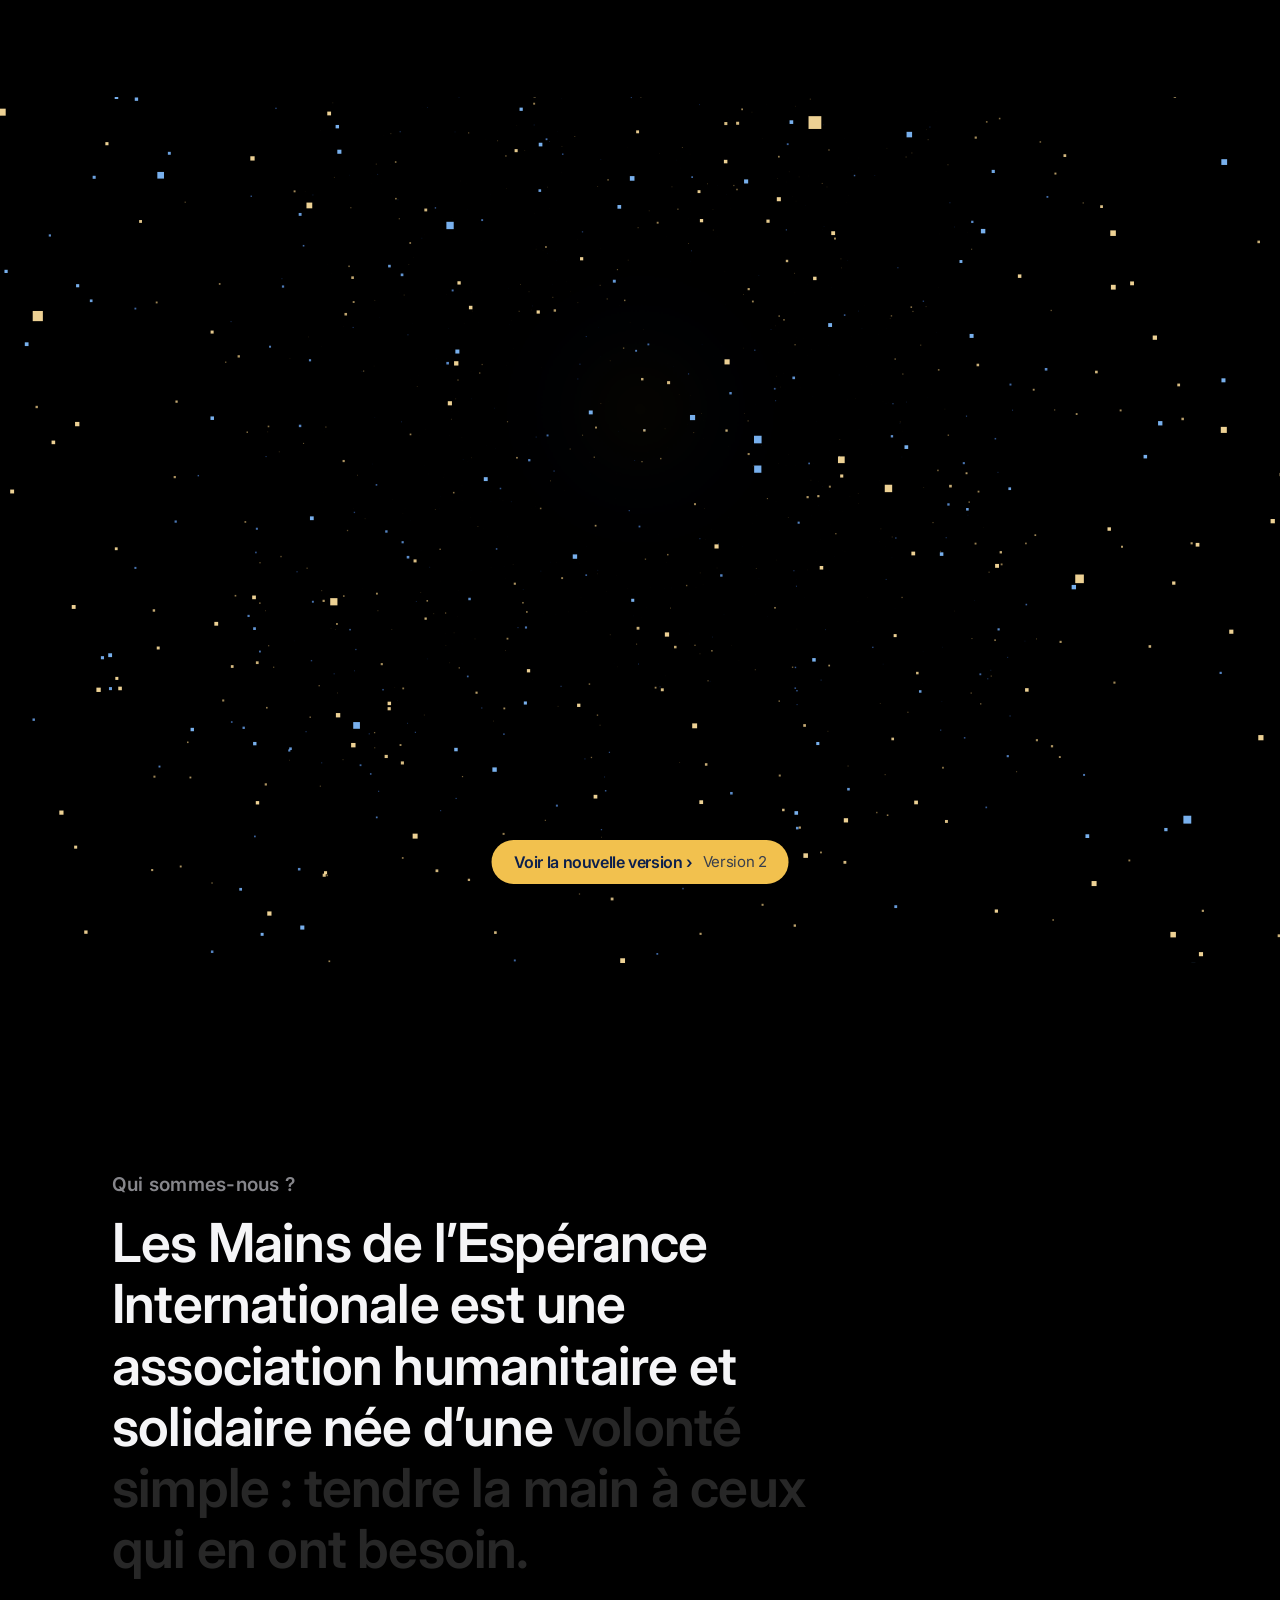
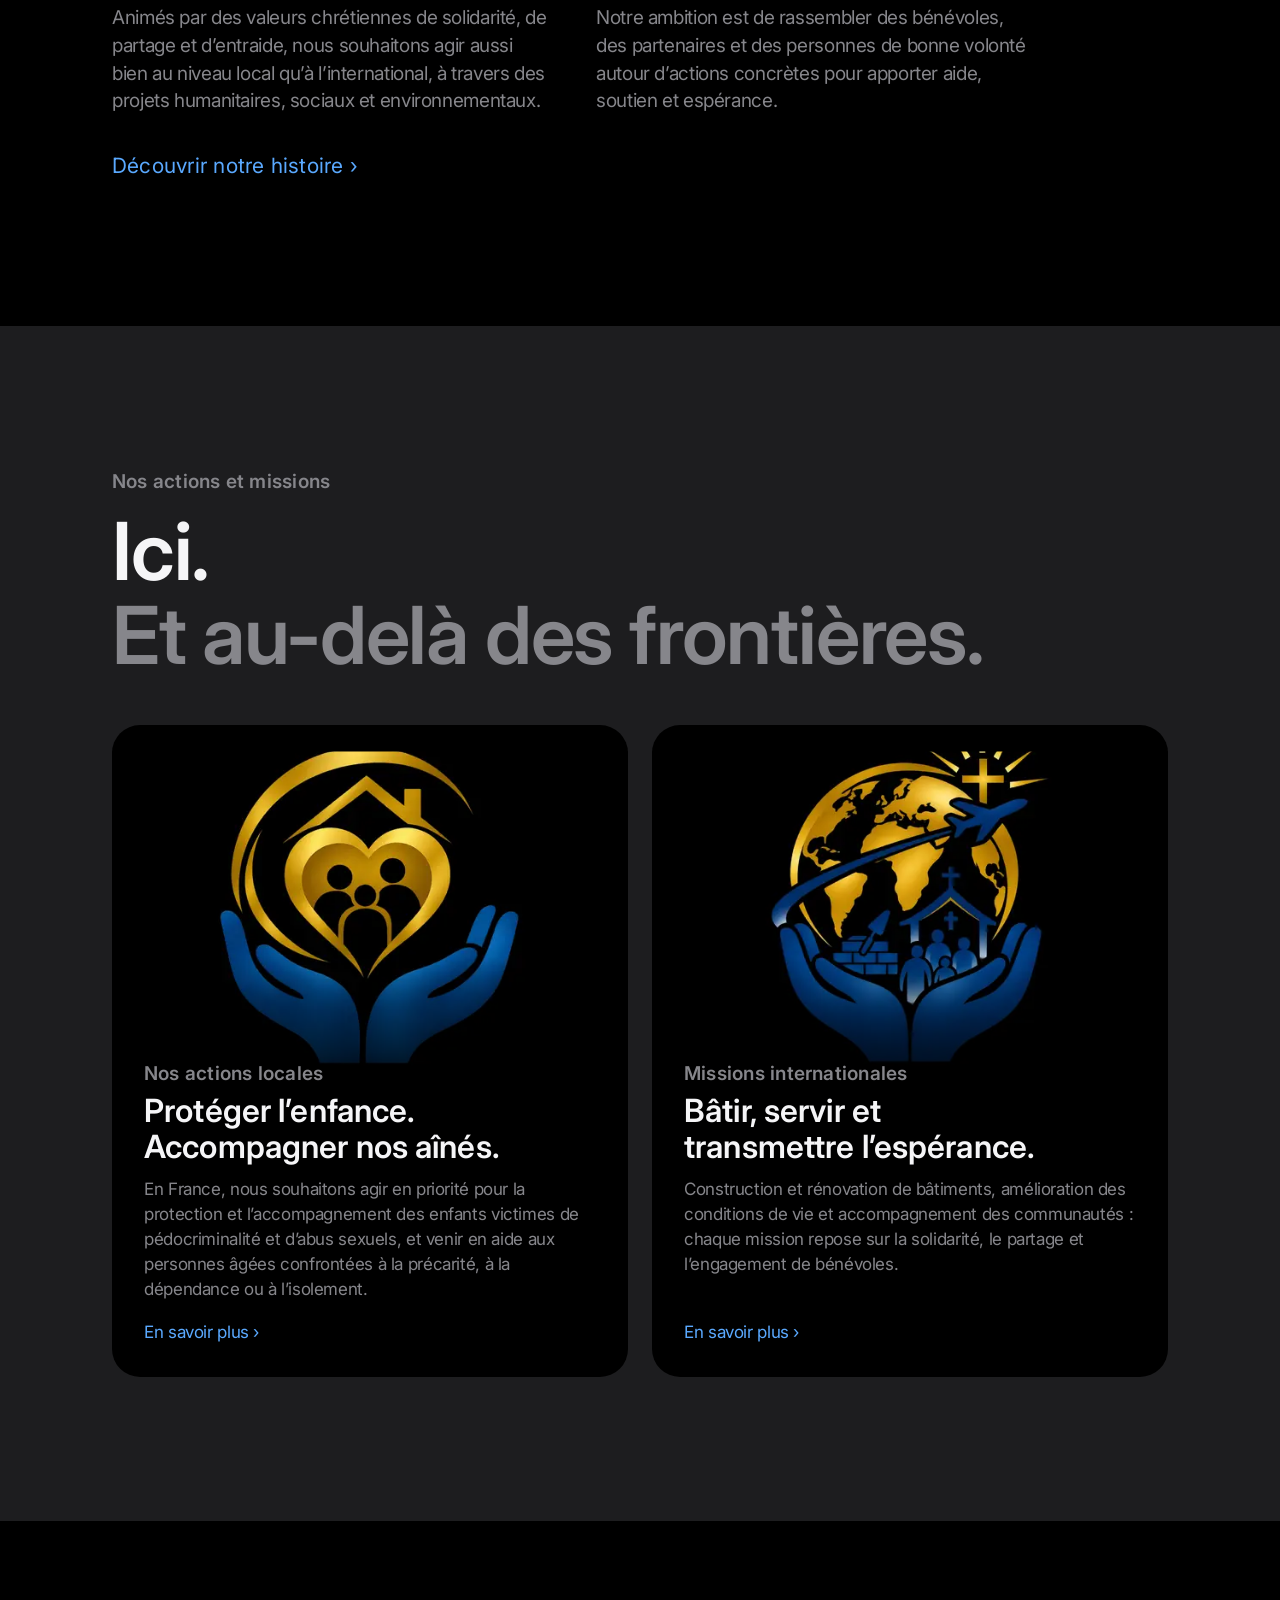
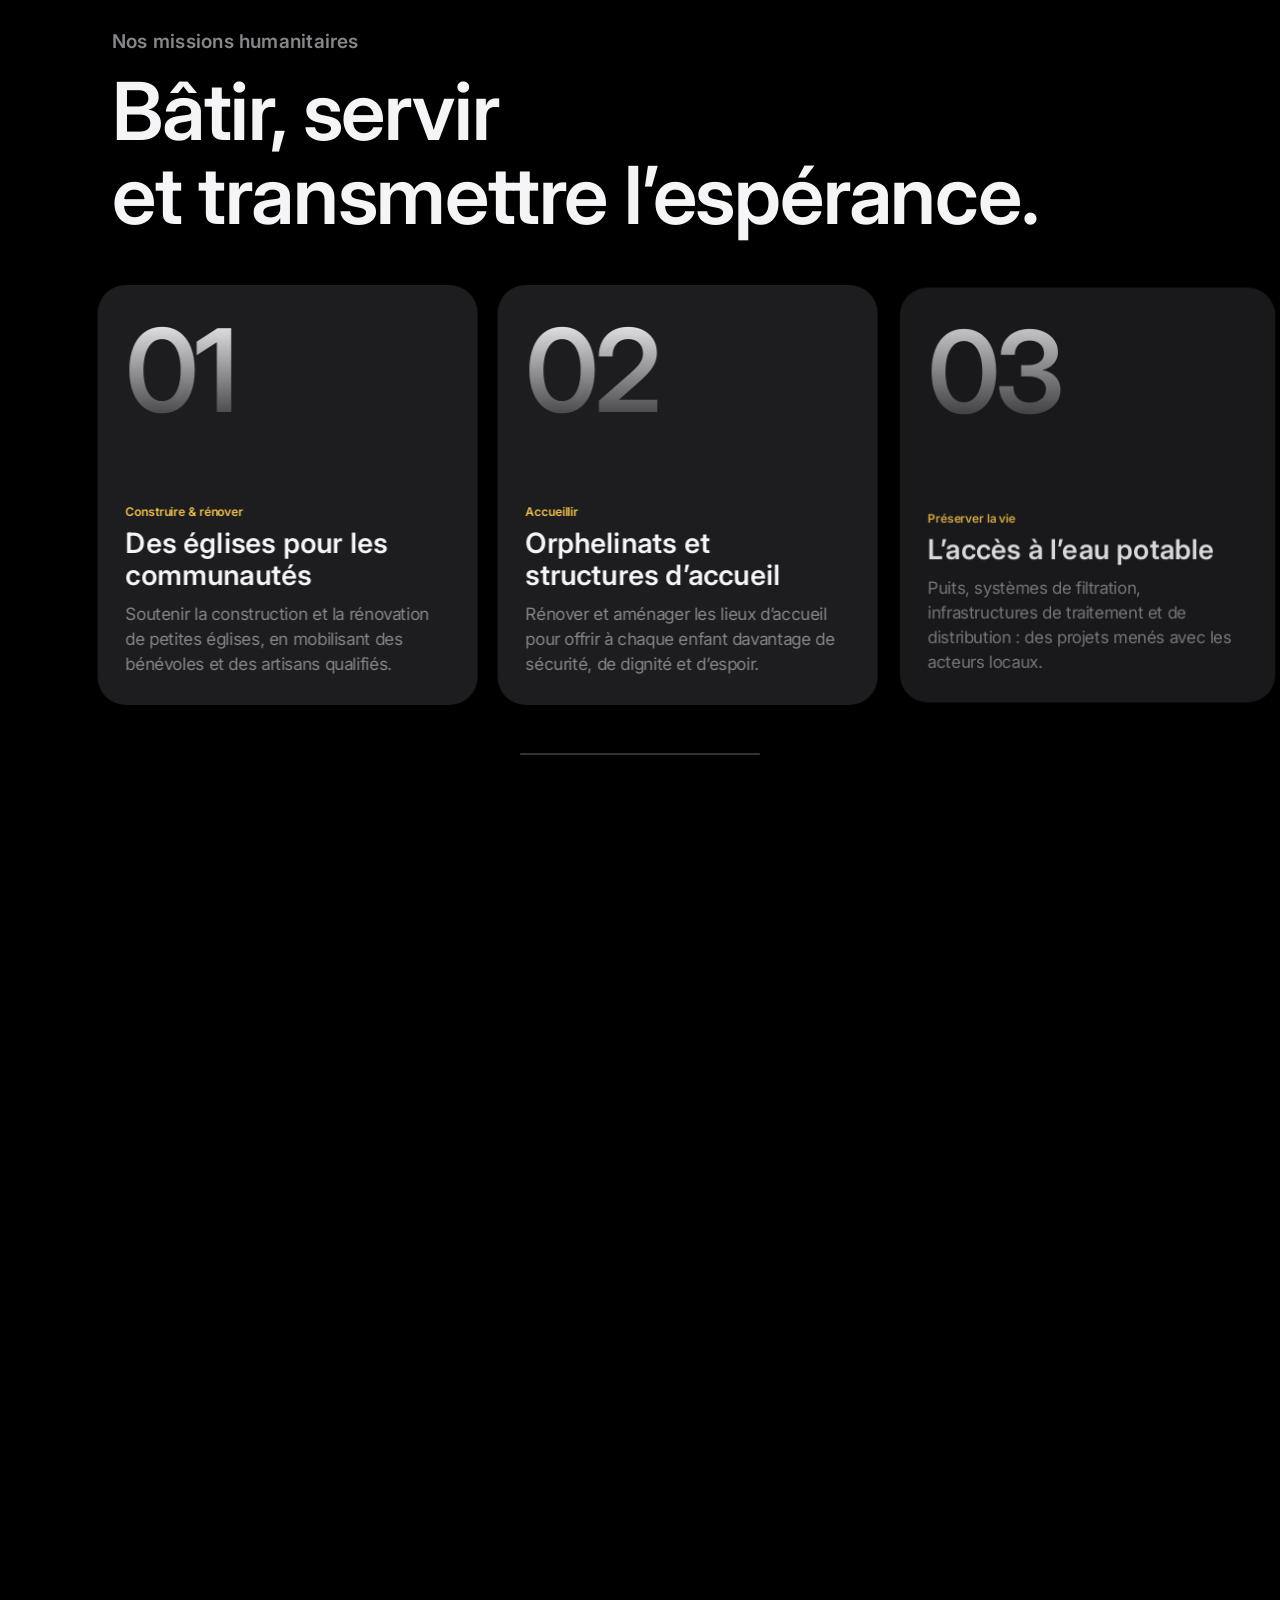
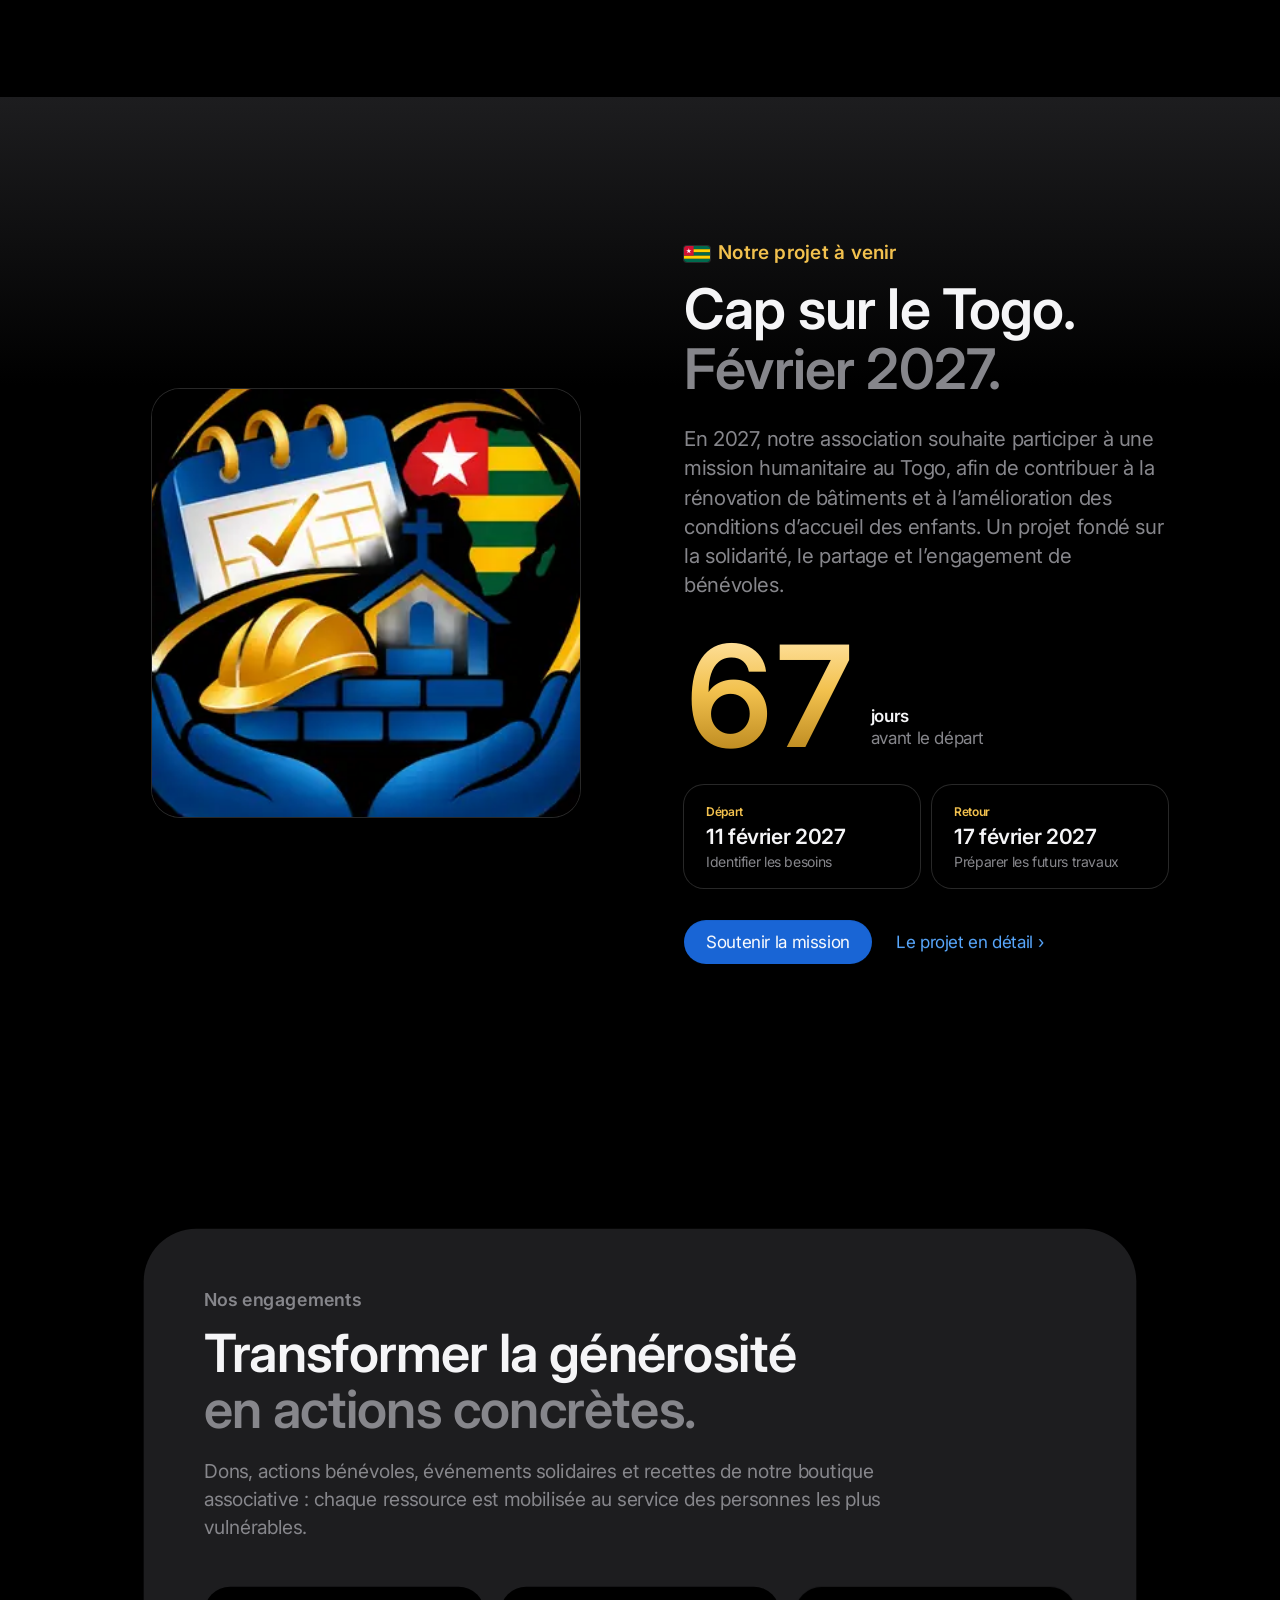
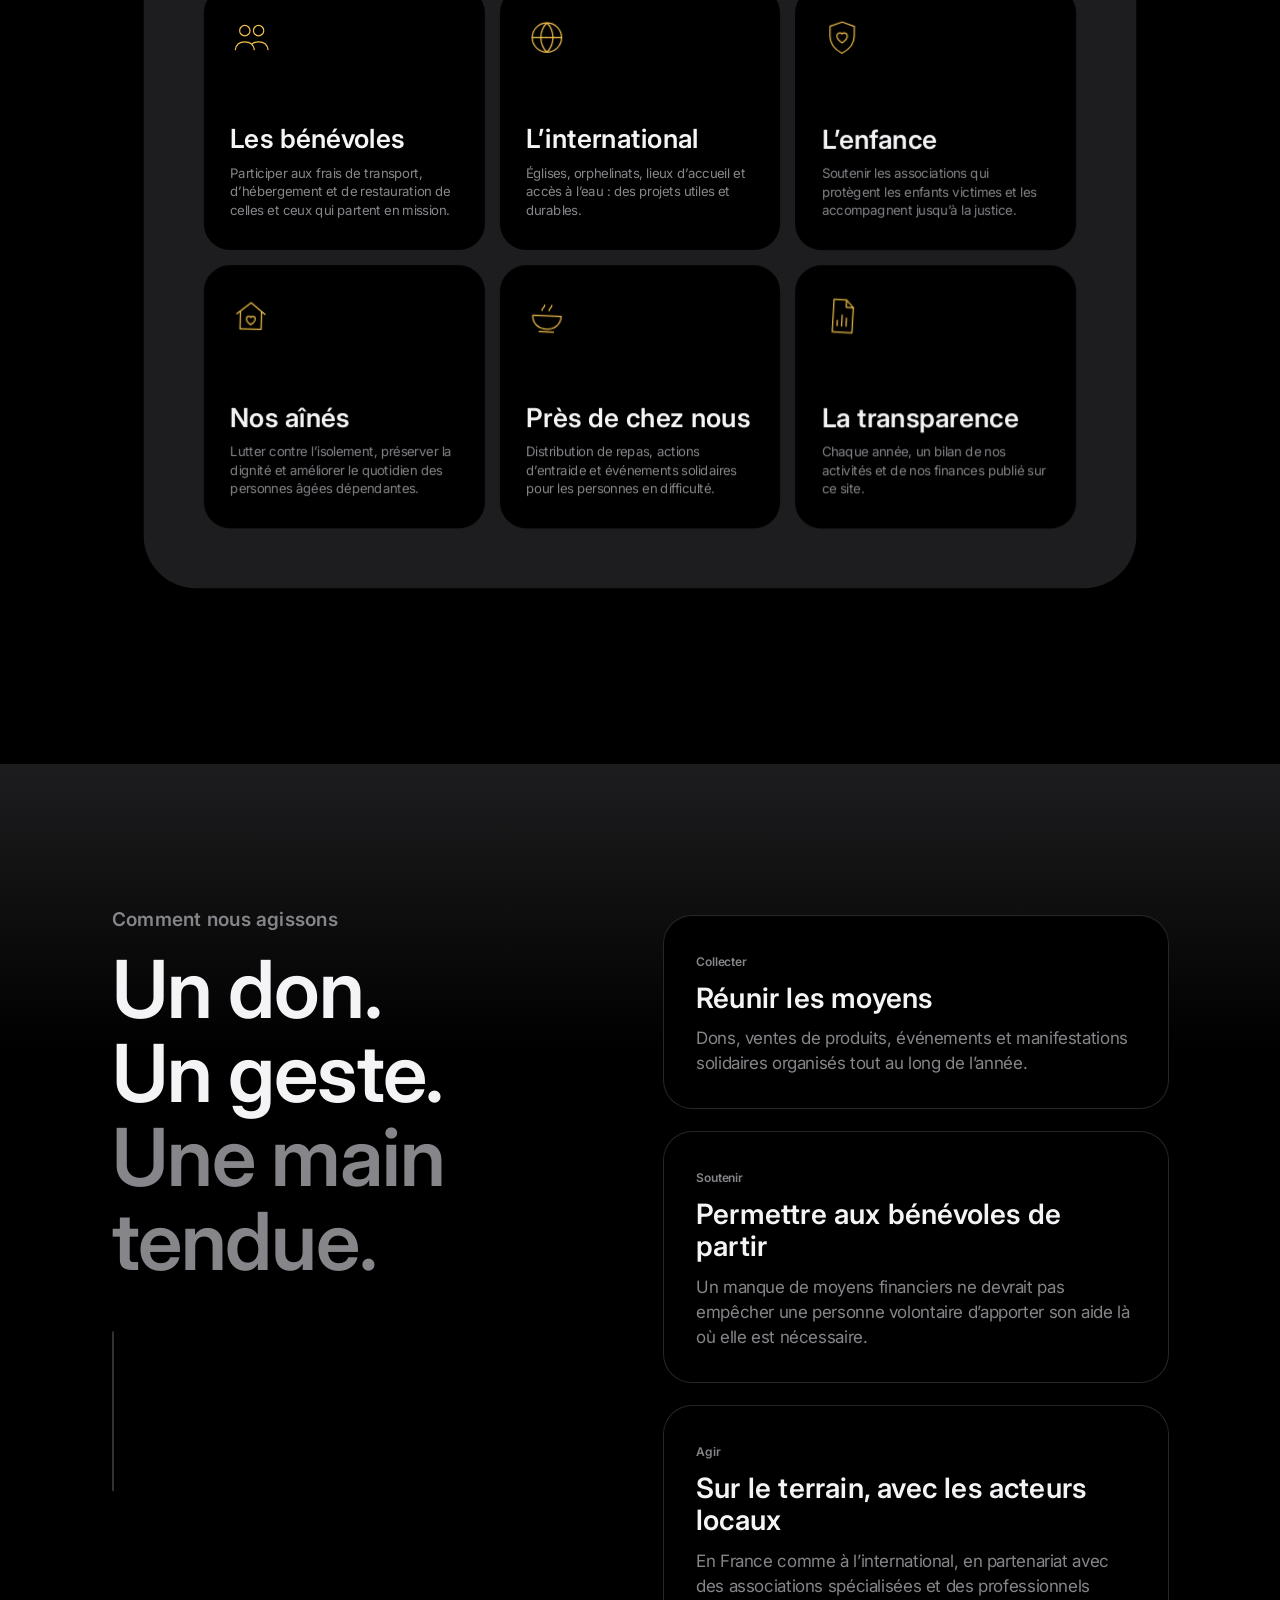
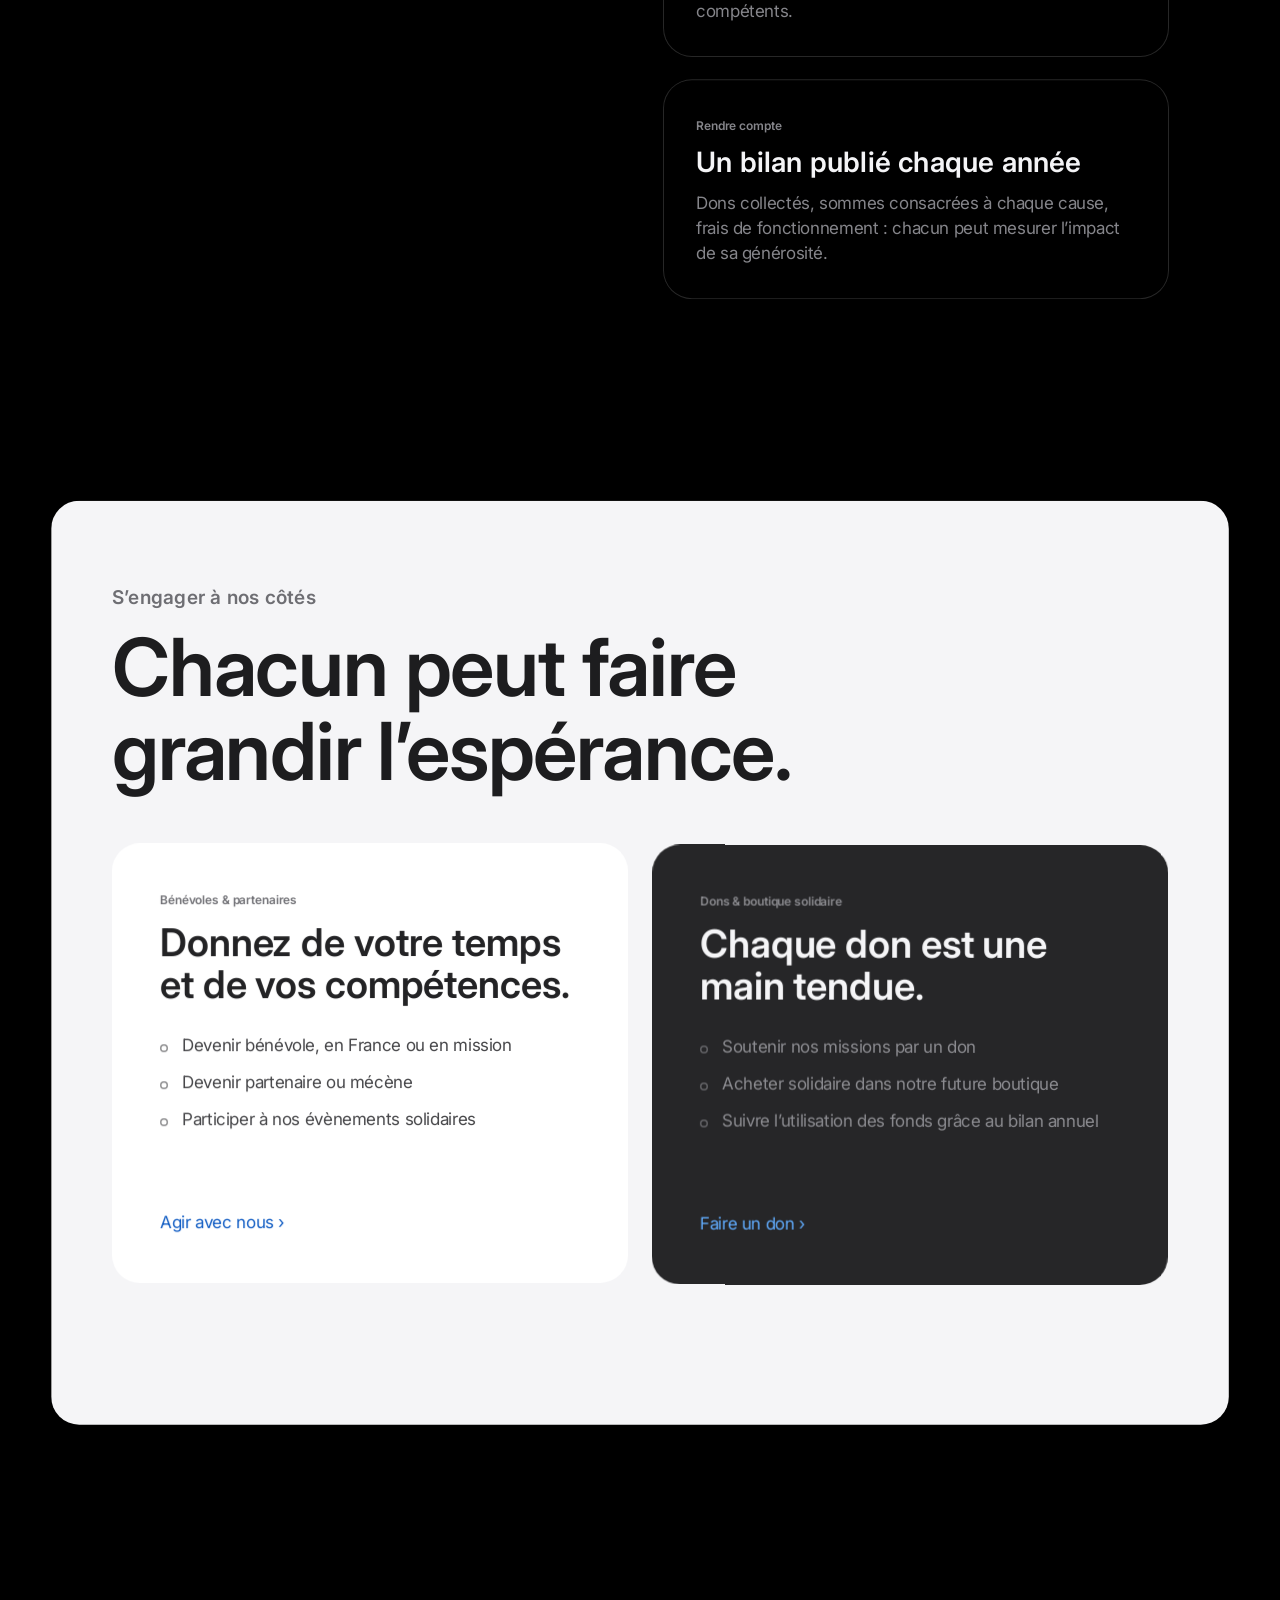
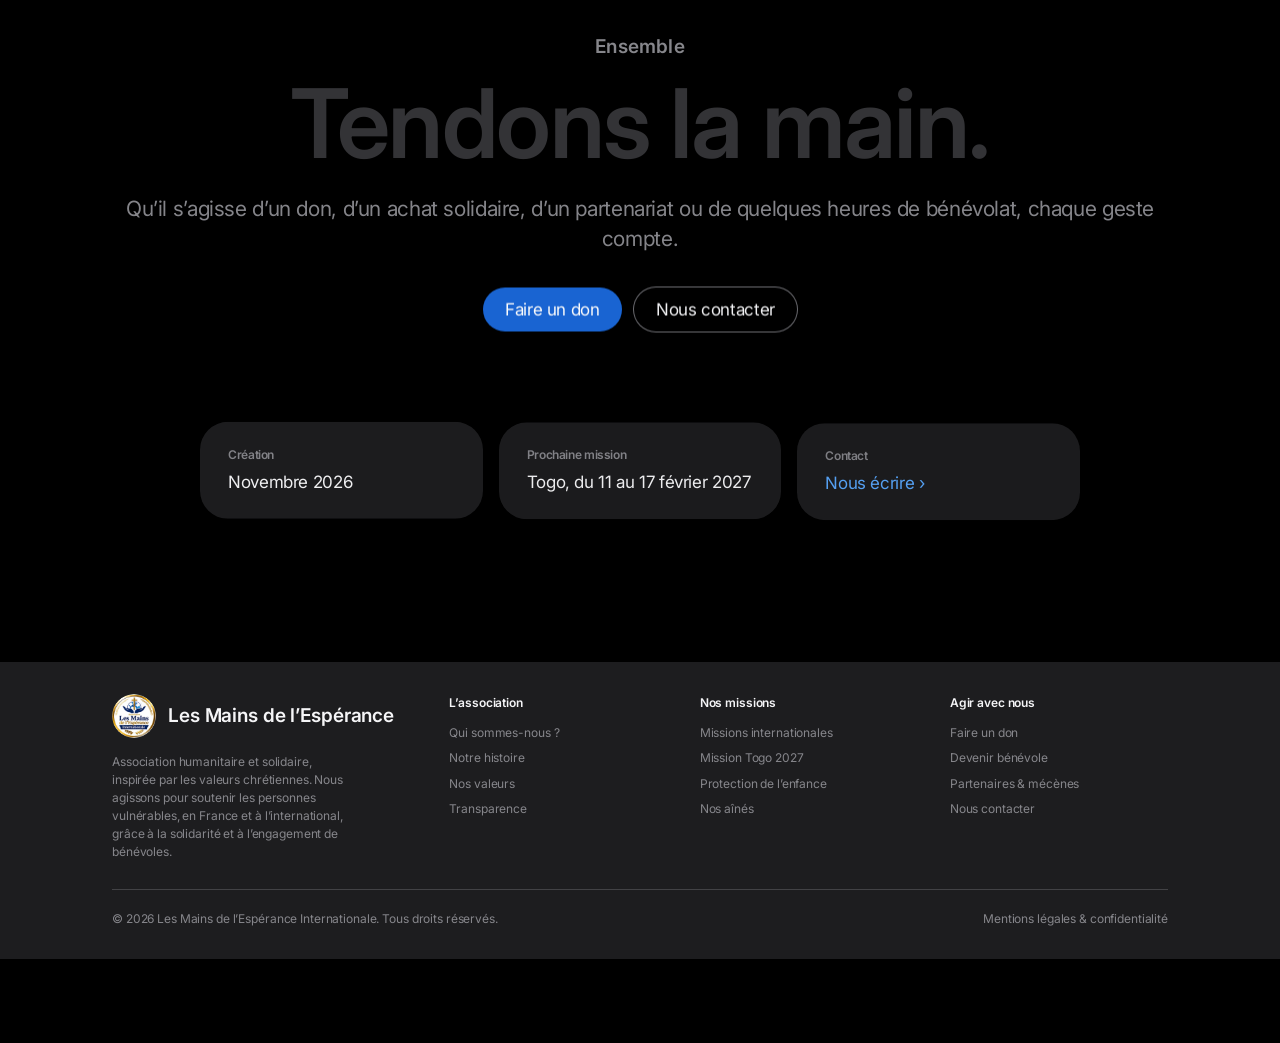
==== commit 3d1e5518: "Mettre les deux versions du site en ligne pour que l'association choisisse La version actuelle reste" ====
--- a/index.html
+++ b/index.html
@@ -5,7 +5,7 @@
   <meta name="viewport" content="width=device-width, initial-scale=1, viewport-fit=cover">
   <title>Les Mains de l’Espérance Internationale — Association humanitaire et solidaire</title>
   <meta name="description" content="Association humanitaire et solidaire inspirée par les valeurs chrétiennes : missions humanitaires internationales, protection de l’enfance et accompagnement des aînés. Prochaine mission : le Togo, en février 2027.">
-  <meta name="theme-color" content="#14306b">
+  <meta name="theme-color" content="#000000">
   <meta property="og:title" content="Les Mains de l’Espérance Internationale — Association humanitaire et solidaire">
   <meta property="og:description" content="Association humanitaire et solidaire inspirée par les valeurs chrétiennes : missions humanitaires internationales, protection de l’enfance et accompagnement des aînés. Prochaine mission : le Togo, en février 2027.">
   <meta property="og:type" content="website">
@@ -15,24 +15,25 @@
   <link rel="apple-touch-icon" href="img/apple-touch-icon.png">
   <link rel="preconnect" href="https://fonts.googleapis.com">
   <link rel="preconnect" href="https://fonts.gstatic.com" crossorigin>
-  <link href="https://fonts.googleapis.com/css2?family=Lora:ital,wght@0,500;0,600;0,700;1,500&family=Source+Sans+3:wght@400;600;700&display=swap" rel="stylesheet">
+  <link href="https://fonts.googleapis.com/css2?family=Inter:wght@400;500;600&display=swap" rel="stylesheet">
   <link rel="stylesheet" href="css/style.css">
 </head>
 <body>
 
+  <!-- Préchargeur -->
+  <div class="loader" aria-hidden="true">
+    <img class="loader__logo" src="img/logo.webp" alt="" width="92" height="92">
+    <div class="loader__word"><span>E</span><span>s</span><span>p</span><span class="is-accent">é</span><span>r</span><span>a</span><span>n</span><span>c</span><span>e</span></div>
+    <div class="loader__bar"><i></i></div>
+  </div>
+
   <a class="skip" href="#contenu">Aller au contenu</a>
 
-  <!-- Bandeau d'annonce -->
-  <div class="strip">
-    <p><span class="new">Nouveau</span> Mission de reconnaissance au Togo du 11 au 17 février 2027. <a href="missions.html#togo" class="link">Découvrir le projet&nbsp;›</a></p>
-  </div>
-
-  <!-- En-tête -->
+  <!-- Navigation globale -->
   <header class="gnav">
     <div class="gnav__inner">
-      <a href="index.html" class="gnav__brand" aria-label="Les Mains de l’Espérance Internationale, accueil">
-        <img src="img/logo.webp" alt="" width="52" height="52">
-        <span class="gnav__name">Les Mains de l’Espérance<small>Internationale</small></span>
+      <a href="index.html" class="gnav__logo" aria-label="Les Mains de l’Espérance Internationale, accueil">
+        <img src="img/logo.webp" alt="" width="26" height="26">
       </a>
       <nav class="gnav__links" aria-label="Navigation principale">
         <a href="index.html" aria-current="page">Accueil</a>
@@ -41,51 +42,64 @@
         <a href="agir.html">Agir avec nous</a>
         <a href="contact.html">Contact</a>
       </nav>
-      <a href="agir.html#don" class="pill pill--gold gnav__don">Faire un don</a>
-      <button class="gnav__burger" aria-label="Ouvrir le menu" aria-expanded="false" aria-controls="menu-mobile"><span></span><span></span><span></span></button>
+      <button class="gnav__burger" aria-label="Ouvrir le menu" aria-expanded="false" aria-controls="menu-mobile"><span></span><span></span></button>
     </div>
     <nav class="gnav__mobile" id="menu-mobile" aria-label="Menu mobile">
-      <a href="index.html" aria-current="page">Accueil</a>
-      <a href="association.html">Qui sommes-nous&nbsp;?</a>
-      <a href="missions.html">Nos missions</a>
-      <a href="agir.html">Agir avec nous</a>
-      <a href="contact.html">Contact</a>
-      <a href="agir.html#don" class="pill pill--gold pill--lg">Faire un don</a>
+        <a href="index.html" aria-current="page">Accueil</a>
+        <a href="association.html">Qui sommes-nous&nbsp;?</a>
+        <a href="missions.html">Nos missions</a>
+        <a href="agir.html">Agir avec nous</a>
+        <a href="contact.html">Contact</a>
     </nav>
   </header>
 
+  <!-- Bandeau d'annonce -->
+  <div class="strip">
+    <p><span class="new">Nouveau</span> Mission de reconnaissance au Togo du 11 au 17 février 2027. <a href="missions.html#togo" class="link">Découvrir le projet&nbsp;›</a></p>
+  </div>
+
+  <!-- Navigation locale -->
+  <div class="lnav-wrap">
+    <div class="lnav">
+      <a href="#top" class="lnav__name"><img src="img/logo.webp" alt="" width="28" height="28"><span><span class="opt">Les </span>Mains de l’Espérance</span></a>
+      <div class="lnav__right">
+        <a href="#missions" class="lnav__link">Missions</a>
+        <a href="#togo" class="lnav__link">Togo 2027</a>
+        <a href="#engagements" class="lnav__link">Engagements</a>
+        <a href="agir.html#don" class="pill pill--blue magnetic">Faire un don</a>
+      </div>
+    </div>
+  </div>
+
   <main id="top">
     <span id="contenu" tabindex="-1"></span>
 
     <!-- HERO -->
-    <section class="hero hero--home" aria-label="Introduction">
-      <div class="container hero__grid">
-        <div class="hero__content">
-          <p class="hero__label">Association humanitaire et solidaire</p>
-          <h1 class="hero__title">Tendre la main à ceux qui en <em>ont besoin.</em></h1>
-          <p class="hero__sub">Inspirés par les valeurs chrétiennes de solidarité, de partage et d’entraide, nous agissons en France et à l’international auprès des enfants, des aînés et des communautés les plus fragiles.</p>
-          <div class="hero__cta">
-            <a href="agir.html#don" class="pill pill--gold pill--lg">Faire un don</a>
-            <a href="agir.html#benevole" class="pill pill--outline pill--lg">Devenir bénévole</a>
-          </div>
-          <ul class="hero__facts">
-            <li><strong>3 priorités</strong>Missions, enfance, aînés</li>
-            <li><strong>Février 2027</strong>Première mission au Togo</li>
-            <li><strong>Bilan annuel</strong>Publié sur ce site</li>
-          </ul>
-        </div>
-        <figure class="hero__photo">
-          <img src="img/distribution-repas.webp" srcset="img/distribution-repas-800.webp 800w, img/distribution-repas.webp 1536w" sizes="(max-width: 833px) 100vw, 50vw" alt="Des bénévoles de l’association servent une soupe chaude à des personnes dans la rue" width="1536" height="1024">
-          <figcaption class="hero__badge"><img src="img/logo.webp" alt="" width="44" height="44"><span><strong>Ensemble,</strong> tendons la main.</span></figcaption>
-        </figure>
-      </div>
+    <section class="hero" aria-label="Introduction">
+      <div class="hero__stage">
+        <canvas class="hero__canvas" data-shape="sphere" aria-hidden="true"></canvas>
+        <div class="hero__halo" aria-hidden="true"></div>
+      </div>
+      <div class="hero__content">
+        <p class="hero__label"><span class="mask"><span>Les Mains de l’Espérance</span></span></p>
+        <h1 class="hero__title">
+          <span class="mask"><span>Tendre la main</span></span>
+          <span class="mask"><span>à ceux qui en <em>ont besoin.</em></span></span>
+        </h1>
+        <p class="hero__sub"><span class="mask"><span>Association humanitaire et solidaire, en France et à l’international.</span></span></p>
+        <div class="hero__cta">
+          <span class="capsule">Missions humanitaires · Solidarité locale</span>
+          <a href="agir.html" class="pill pill--blue pill--lg magnetic">Agir avec nous</a>
+        </div>
+      </div>
+      <div class="hero__scroll" aria-hidden="true"><span>Défiler</span><i></i></div>
     </section>
 
     <!-- QUI SOMMES-NOUS -->
     <section class="manifesto" id="association" aria-label="Qui sommes-nous ?">
       <div class="container">
         <p class="eyebrow">Qui sommes-nous&nbsp;?</p>
-        <p class="manifesto__text">
+        <p class="manifesto__text" data-split>
           Les Mains de l’Espérance Internationale est une association humanitaire et solidaire née d’une volonté simple&nbsp;: tendre la main à ceux qui en ont besoin.
         </p>
         <div class="manifesto__more">
@@ -106,7 +120,7 @@
 
         <div class="pillars__grid">
           <article class="frame frame--image reveal-frame">
-            <div class="frame__visual frame__visual--image">
+            <div class="frame__visual frame__visual--image parallax" data-speed="-0.08">
               <img src="img/embleme-famille.webp" srcset="img/embleme-famille-700.webp 700w, img/embleme-famille.webp 1400w" sizes="(max-width: 833px) 100vw, 50vw" alt="Deux mains bleues protégeant une famille dorée" width="1400" height="933" loading="lazy">
             </div>
             <div class="frame__copy">
@@ -118,7 +132,7 @@
           </article>
 
           <article class="frame frame--image reveal-frame">
-            <div class="frame__visual frame__visual--image">
+            <div class="frame__visual frame__visual--image parallax" data-speed="-0.08">
               <img src="img/embleme-globe.webp" srcset="img/embleme-globe-700.webp 700w, img/embleme-globe.webp 1400w" sizes="(max-width: 833px) 100vw, 50vw" alt="Des mains bleues portant le globe et une église, survolés par un avion" width="1400" height="933" loading="lazy">
             </div>
             <div class="frame__copy">
@@ -175,7 +189,7 @@
           <article class="course course--cta">
             <p class="product-label">Ensemble</p>
             <h3 class="course__title">Construisons l’espérance.</h3>
-            <a href="missions.html" class="pill pill--gold">Découvrir nos missions</a>
+            <a href="missions.html" class="pill pill--blue magnetic">Découvrir nos missions</a>
           </article>
         </div>
         <div class="program__progress" aria-hidden="true"><i></i></div>
@@ -201,7 +215,7 @@
             <div><dt>Retour</dt><dd>17 février 2027<span>Préparer les futurs travaux</span></dd></div>
           </dl>
           <div class="togo__actions">
-            <a href="agir.html#don" class="pill pill--gold pill--lg">Soutenir la mission</a>
+            <a href="agir.html#don" class="pill pill--blue pill--lg magnetic">Soutenir la mission</a>
             <a href="missions.html#togo" class="link">Le projet en détail ›</a>
           </div>
         </div>
@@ -324,11 +338,11 @@
       <div class="cta__glow" aria-hidden="true"></div>
       <div class="container cta__inner">
         <p class="eyebrow">Ensemble</p>
-        <h2 class="cta__title">Tendons la main.</h2>
+        <h2 class="cta__title" data-fill>Tendons la main.</h2>
         <p class="cta__sub">Qu’il s’agisse d’un don, d’un achat solidaire, d’un partenariat ou de quelques heures de bénévolat, chaque geste compte.</p>
         <div class="cta__actions">
-          <a href="agir.html#don" class="pill pill--gold pill--lg">Faire un don</a>
-          <a href="contact.html" class="pill pill--outline pill--lg">Nous contacter</a>
+          <a href="agir.html#don" class="pill pill--blue pill--lg magnetic">Faire un don</a>
+          <a href="contact.html" class="pill pill--outline pill--lg magnetic">Nous contacter</a>
         </div>
         <dl class="contact-grid">
           <div><dt>Création</dt><dd>Novembre 2026</dd></div>
@@ -381,6 +395,11 @@
     </div>
   </footer>
 
+  <script src="js/vendor/gsap.min.js"></script>
+  <script src="js/vendor/ScrollTrigger.min.js"></script>
   <script src="js/main.js"></script>
+
+  <!-- Comparaison temporaire entre la version actuelle et la nouvelle version -->
+  <a href="v2/index.html" class="compare-switch"><span>Voir la nouvelle version ›</span><small>Version 2</small></a>
 </body>
 </html>
--- a/css/style.css
+++ b/css/style.css
@@ -1,503 +1,778 @@
 /* =========================================================
    Les Mains de l'Espérance Internationale — feuille de style
-
-   Charte graphique « chaleureuse » :
-   - fond ivoire et sable, lumineux et accueillant ;
-   - bleu marine du logo pour les titres et les zones fortes ;
-   - or de l'espérance pour les boutons d'action et les accents ;
-   - titres à empattements (Lora), proches du logo ;
-   - texte courant large et très lisible (Source Sans 3, 18 px).
+   Direction artistique (reprise du site « test 1 ») :
+   galerie sombre, scène noire, typographie sculpturale.
+   Couleurs de l'association : bleu des mains tendues
+   (réservé aux actions) et or de l'espérance (accents).
    ========================================================= */
 
 :root {
-  /* Couleurs de l'association */
-  --navy: #14306b;          /* bleu des mains tendues */
-  --navy-deep: #0f2350;     /* sections sombres */
-  --navy-night: #0b1a3c;    /* pied de page */
-  --navy-soft: #e9eef8;
-  --gold: #d9ae4a;          /* or de l'espérance : boutons */
-  --gold-hover: #c99a33;
-  --gold-light: #f2d58c;    /* accents sur fond sombre */
-  --gold-text: #8c6514;     /* or lisible sur fond clair */
-  --gold-wash: #fbf1da;
-
-  /* Surfaces */
-  --ivory: #fbf8f2;
-  --sand: #f4ecdd;
-  --white: #ffffff;
-  --line: #e6dcc8;
-  --line-dark: rgba(255, 255, 255, .14);
-
-  /* Texte */
-  --ink: #26252d;
-  --ink-soft: #5b5866;
-  --link: #1f4aa0;
-
-  /* Anciens noms conservés pour les styles en ligne des pages */
-  --color-ash: var(--ink-soft);
-  --color-porcelain: var(--ink);
+  /* Couleurs */
+  --color-obsidian: #000000;
+  --color-graphite: #0e0e0e;
+  --color-carbon: #1d1d1f;
+  --gradient-carbon: linear-gradient(#1d1d1f, #000000 288px);
+  --color-steel: #333336;
+  --color-slate: #6e6e73;
+  --color-ash: #86868b;
+  --color-porcelain: #f5f5f7;
+  --color-white: #ffffff;
+  --color-apple-blue: #1a66d6;      /* bleu « mains tendues » : boutons d'action */
+  --color-electric-link: #5aa9ff;   /* liens sur fond sombre */
+  --color-cobalt-link: #0a58c2;     /* liens sur fond clair */
+  --color-copper-new: #f2c14e;
+  --color-gold: #f2c14e;            /* or de l'espérance */
+  --color-gold-light: #ffe2a0;
+  --color-gold-deep: #b9861c;
+  --color-navy: #0b1f4d;
 
   /* Typographie */
-  --font-text: 'Source Sans 3', 'Segoe UI', system-ui, -apple-system, Roboto, Arial, sans-serif;
-  --font-display: 'Lora', Georgia, 'Times New Roman', serif;
-
-  /* Formes */
-  --radius-cards: 20px;
-  --radius-small: 12px;
-  --radius-pills: 999px;
-  --shadow-card: 0 1px 2px rgba(20, 48, 107, .06), 0 8px 24px rgba(20, 48, 107, .06);
-  --shadow-lift: 0 2px 4px rgba(20, 48, 107, .08), 0 16px 40px rgba(20, 48, 107, .12);
-
-  --container: 1160px;
+  --font-text: 'SF Pro Text', Inter, ui-sans-serif, system-ui, -apple-system, BlinkMacSystemFont, "Segoe UI", Roboto, sans-serif;
+  --font-display: 'SF Pro Display', Inter, ui-sans-serif, system-ui, -apple-system, BlinkMacSystemFont, "Segoe UI", Roboto, sans-serif;
+
+  /* Rayons */
+  --radius-cards: 28px;
+  --radius-links: 10px;
+  --radius-pills: 9999px;
+  --radius-buttons: 170px;
+  --radius-navigation: 20px;
+  --radius-compact: 36px;
+
+  /* Contours */
+  --shadow-subtle: rgb(40, 40, 40) 0 0 0 1px;
+  --shadow-subtle-2: rgb(110, 110, 115) 0 0 0 1px;
+
+  --container: 1120px;
   --gutter: clamp(16px, 4vw, 32px);
-  --header-h: 80px;
   --ease: cubic-bezier(.22, 1, .36, 1);
 }
 
 /* ---------- Base ---------- */
 *, *::before, *::after { box-sizing: border-box; }
-html { -webkit-text-size-adjust: 100%; scroll-behavior: smooth; scroll-padding-top: calc(var(--header-h) + 16px); }
+html { -webkit-text-size-adjust: 100%; }
 body {
   margin: 0;
-  background: var(--ivory);
-  color: var(--ink);
+  background: var(--color-obsidian);
+  color: var(--color-porcelain);
   font-family: var(--font-text);
-  font-size: 18px;
-  line-height: 1.6;
+  font-size: 17px;
+  line-height: 1.47;
+  letter-spacing: -0.374px;
   -webkit-font-smoothing: antialiased;
+  -moz-osx-font-smoothing: grayscale;
   overflow-x: hidden;
 }
+body.is-loading { overflow: hidden; }
 img, svg, canvas { display: block; max-width: 100%; }
 a { color: inherit; text-decoration: none; }
-h1, h2, h3, p, ol, ul, dl, dd, figure { margin: 0; padding: 0; }
+h1, h2, h3, p, ol, ul, dl, dd { margin: 0; padding: 0; }
 ol, ul { list-style: none; }
-strong { font-weight: 700; }
-::selection { background: var(--gold-light); color: var(--navy-deep); }
-:focus-visible { outline: 3px solid var(--gold); outline-offset: 3px; border-radius: 6px; }
+::selection { background: var(--color-apple-blue); color: #fff; }
+:focus-visible { outline: 2px solid var(--color-apple-blue); outline-offset: 2px; border-radius: 6px; }
 
 .container { width: 100%; max-width: var(--container); margin: 0 auto; padding: 0 var(--gutter); }
-.muted { color: var(--ink-soft); }
-.gold { color: var(--gold-text); }
+.muted { color: var(--color-ash); }
 
 /* ---------- Typographie ---------- */
-.eyebrow, .product-label {
-  display: inline-flex; align-items: center; gap: 10px;
-  font-family: var(--font-text);
-  font-size: 15px; font-weight: 700; line-height: 1.3;
-  letter-spacing: .08em; text-transform: uppercase;
-  color: var(--gold-text);
-  margin-bottom: 14px;
-}
-.eyebrow::before {
-  content: ""; width: 28px; height: 2px; border-radius: 2px; background: currentColor; opacity: .7;
-}
-.eyebrow--dark { color: var(--gold-text); }
-.eyebrow--gold { color: var(--gold-text); }
-.product-label { margin-bottom: 6px; }
-
-.h-display, .h-panel, .h-frame, .h-sub, .hero__title, .manifesto__text, .cta__title {
+.eyebrow {
   font-family: var(--font-display);
-  color: var(--navy);
+  font-size: 19px; font-weight: 600; line-height: 1.21; letter-spacing: 0.228px;
+  color: var(--color-ash);
+  margin-bottom: 16px;
+}
+.eyebrow--dark { color: var(--color-slate); }
+.product-label {
+  font-family: var(--font-display);
+  font-size: 19px; font-weight: 600; line-height: 1.21; letter-spacing: 0.228px;
+  color: var(--color-ash);
+}
+.h-display {
+  font-family: var(--font-display);
   font-weight: 600;
-}
-.h-display { font-size: clamp(34px, 4.6vw, 54px); line-height: 1.15; letter-spacing: -0.01em; }
-.h-panel { font-size: clamp(30px, 3.6vw, 44px); line-height: 1.18; letter-spacing: -0.005em; }
-.h-frame { font-size: clamp(23px, 2.2vw, 28px); line-height: 1.25; margin: 4px 0 14px; max-width: 22ch; }
-.h-display .muted, .h-panel .muted { color: var(--gold-text); font-style: italic; font-weight: 500; }
-em { font-style: italic; }
-.hero__title em, .h-display em, .h-panel em { color: var(--gold-text); font-weight: 500; }
-
-.body-lg { font-size: clamp(18px, 1.5vw, 20px); line-height: 1.65; color: var(--ink-soft); }
-.body-lg strong { color: var(--ink); }
-
-.link {
-  color: var(--link); font-weight: 600; font-size: 17px;
-  text-decoration: underline; text-decoration-color: rgba(31, 74, 160, .3);
-  text-underline-offset: 4px; text-decoration-thickness: 1.5px;
-  transition: color .2s, text-decoration-color .2s;
-}
-.link:hover { color: var(--navy); text-decoration-color: currentColor; }
-.link--lg { font-size: 19px; }
-.link--cobalt { color: var(--link); }
-
-/* ---------- Boutons ---------- */
+  font-size: clamp(40px, 6.6vw, 80px);
+  line-height: 1.05;
+  letter-spacing: -0.015em;
+  color: var(--color-porcelain);
+}
+.h-panel {
+  font-family: var(--font-display);
+  font-weight: 600;
+  font-size: clamp(32px, 4.4vw, 56px);
+  line-height: 1.07;
+  letter-spacing: -0.015em;
+}
+.h-frame {
+  font-family: var(--font-display);
+  font-weight: 600;
+  font-size: clamp(24px, 2.6vw, 32px);
+  line-height: 1.13;
+  letter-spacing: 0.004em;
+  margin: 8px 0 16px;
+  max-width: 18ch;
+}
+
+.link { color: var(--color-electric-link); font-size: 17px; transition: color .2s; }
+.link:hover { text-decoration: underline; text-underline-offset: 3px; }
+.link--lg { font-size: 21px; letter-spacing: 0.231px; }
+.link--cobalt { color: var(--color-cobalt-link); }
+
+/* ---------- Pastilles / boutons ---------- */
 .pill {
-  display: inline-flex; align-items: center; justify-content: center; gap: 8px;
-  min-height: 44px; padding: 11px 22px;
-  font-family: var(--font-text); font-size: 16px; font-weight: 700; line-height: 1.2;
-  border-radius: var(--radius-pills); border: 2px solid transparent;
-  white-space: nowrap; cursor: pointer;
-  transition: background-color .2s, color .2s, border-color .2s, transform .2s var(--ease), box-shadow .2s;
-}
-.pill--lg { min-height: 54px; padding: 14px 30px; font-size: 18px; }
-.pill--gold { background: var(--gold); color: var(--navy-deep); box-shadow: 0 4px 14px rgba(201, 154, 51, .35); }
-.pill--gold:hover { background: var(--gold-hover); transform: translateY(-1px); box-shadow: 0 6px 18px rgba(201, 154, 51, .45); }
-.pill--outline { background: transparent; color: var(--navy); border-color: var(--navy); }
-.pill--outline:hover { background: var(--navy); color: #fff; }
+  display: inline-flex; align-items: center; justify-content: center;
+  font-size: 12px; line-height: 16px; letter-spacing: -0.12px; font-weight: 400;
+  padding: 7px 14px;
+  border-radius: var(--radius-buttons);
+  white-space: nowrap;
+  transition: background-color .25s var(--ease), color .25s, box-shadow .25s;
+  will-change: transform;
+}
+.pill--blue { background: var(--color-apple-blue); color: #fff; }
+.pill--blue:hover { background: #2274e6; }
+.pill--outline { background: transparent; color: var(--color-porcelain); box-shadow: var(--shadow-subtle-2); border-radius: var(--radius-pills); }
+.pill--outline:hover { background: rgba(255,255,255,.06); }
+.pill--lg { font-size: 17px; line-height: 1.18; letter-spacing: -0.374px; padding: 12px 22px; }
 .capsule {
   display: inline-flex; align-items: center;
-  background: var(--gold-wash); color: var(--gold-text);
-  border-radius: var(--radius-pills); font-size: 15px; font-weight: 600; padding: 8px 16px;
-}
-
-/* ---------- Bandeau d'annonce ---------- */
+  background: rgba(66,66,69,.72);
+  color: rgba(255,255,255,.8);
+  border-radius: var(--radius-compact);
+  font-size: 14px; line-height: 20px; letter-spacing: -0.224px;
+  padding: 10px 18px;
+  -webkit-backdrop-filter: blur(20px); backdrop-filter: blur(20px);
+}
+
+/* ---------- Préchargeur ---------- */
+.loader {
+  position: fixed; inset: 0; z-index: 100;
+  background: #000;
+  display: grid; place-content: center; justify-items: center; gap: 24px;
+}
+.loader__word {
+  font-family: var(--font-display); font-weight: 600;
+  font-size: clamp(32px, 5vw, 48px); letter-spacing: -0.02em;
+  display: flex; overflow: hidden;
+}
+.loader__word span { display: inline-block; }
+.loader__word .is-accent { color: var(--color-gold); }
+.loader__bar { width: 120px; height: 2px; background: var(--color-steel); border-radius: 2px; overflow: hidden; }
+.loader__bar i { display: block; height: 100%; width: 100%; background: var(--color-porcelain); transform-origin: left; transform: scaleX(0); }
+.no-js .loader, .loader.is-done { display: none; }
+
+/* ---------- Navigation globale ---------- */
+.gnav { position: relative; z-index: 30; background: #000; }
+.gnav__inner {
+  height: 44px; max-width: 1024px; margin: 0 auto; padding: 0 var(--gutter);
+  display: flex; align-items: center; justify-content: space-between; gap: 24px;
+}
+.gnav__logo { color: #ccc; display: flex; transition: color .2s; }
+.gnav__logo:hover { color: #fff; }
+.gnav__links { display: flex; flex: 1; justify-content: space-between; max-width: 720px; margin-left: 32px; }
+.gnav__links a {
+  font-size: 12px; line-height: 1.33; letter-spacing: -0.12px;
+  color: rgba(255,255,255,.8); transition: color .2s;
+}
+.gnav__links a:hover, .gnav__links a[aria-current] { color: #fff; }
+.gnav__burger { display: none; background: none; border: 0; padding: 10px; cursor: pointer; }
+.gnav__burger span { display: block; width: 16px; height: 1.5px; background: #ccc; margin: 4px 0; transition: transform .3s var(--ease); }
+.gnav.is-open .gnav__burger span:first-child { transform: translateY(2.75px) rotate(45deg); }
+.gnav.is-open .gnav__burger span:last-child { transform: translateY(-2.75px) rotate(-45deg); }
+.gnav__mobile { display: none; }
+
+/* ---------- Bandeau ---------- */
 .strip {
-  background: var(--navy);
-  color: #fff;
+  background: var(--color-carbon);
   text-align: center;
-  padding: 10px var(--gutter);
-  font-size: 16px; line-height: 1.45;
-}
-.strip .link { color: var(--gold-light); font-size: 16px; text-decoration-color: rgba(242, 213, 140, .4); }
-.strip .link:hover { color: #fff; }
-.new {
-  display: inline-block; margin-right: 8px; padding: 2px 10px;
-  background: var(--gold); color: var(--navy-deep);
-  border-radius: var(--radius-pills); font-size: 13px; font-weight: 700; letter-spacing: .04em; text-transform: uppercase;
-}
-
-/* ---------- En-tête ---------- */
-.gnav {
-  position: sticky; top: 0; z-index: 30;
-  background: var(--ivory);
-  border-bottom: 1px solid var(--line);
-  transition: box-shadow .3s;
-}
-.gnav.is-scrolled { box-shadow: 0 6px 24px rgba(20, 48, 107, .08); }
-.gnav__inner {
-  height: var(--header-h); max-width: var(--container); margin: 0 auto; padding: 0 var(--gutter);
-  display: flex; align-items: center; gap: 28px;
-}
-.gnav__brand { display: inline-flex; align-items: center; gap: 12px; flex: 0 0 auto; }
-.gnav__brand img { width: 52px; height: 52px; border-radius: 50%; }
-.gnav__name {
-  display: flex; flex-direction: column;
-  font-family: var(--font-display); font-weight: 700; font-size: 19px; line-height: 1.15; color: var(--navy);
-}
-.gnav__name small { font-family: var(--font-text); font-size: 13px; font-weight: 600; letter-spacing: .14em; text-transform: uppercase; color: var(--gold-text); }
-.gnav__links { display: flex; align-items: center; gap: 6px; margin-left: auto; }
-.gnav__links a {
-  position: relative; padding: 10px 12px;
-  font-size: 17px; font-weight: 600; color: var(--ink);
-  border-radius: 8px; transition: color .2s, background-color .2s;
-}
-.gnav__links a:hover { color: var(--navy); background: var(--sand); }
-.gnav__links a[aria-current="page"] { color: var(--navy); }
-.gnav__links a[aria-current="page"]::after {
-  content: ""; position: absolute; left: 12px; right: 12px; bottom: 2px; height: 3px; border-radius: 3px; background: var(--gold);
-}
-.gnav__don { flex: 0 0 auto; }
-.gnav__burger { display: none; background: none; border: 0; padding: 12px 10px; margin-right: -10px; cursor: pointer; }
-.gnav__burger span { display: block; width: 24px; height: 2.5px; border-radius: 2px; background: var(--navy); margin: 5px 0; transition: transform .3s var(--ease), opacity .2s; }
-.gnav.is-open .gnav__burger span:nth-child(1) { transform: translateY(7.5px) rotate(45deg); }
-.gnav.is-open .gnav__burger span:nth-child(2) { opacity: 0; }
-.gnav.is-open .gnav__burger span:nth-child(3) { transform: translateY(-7.5px) rotate(-45deg); }
-.gnav__mobile { display: none; }
+  padding: 16px var(--gutter);
+  font-size: 14px; line-height: 20px; letter-spacing: -0.224px;
+  color: var(--color-porcelain);
+}
+.strip .link { font-size: 14px; }
+.new { color: var(--color-copper-new); font-weight: 600; font-size: 12px; letter-spacing: -0.12px; margin-right: 6px; }
+
+/* ---------- Navigation locale ---------- */
+.lnav-wrap { position: sticky; top: 0; z-index: 25; padding: 10px var(--gutter) 0; pointer-events: none; }
+.lnav {
+  pointer-events: auto;
+  max-width: 1024px; margin: 0 auto;
+  height: 52px; padding: 0 12px 0 20px;
+  display: flex; align-items: center; justify-content: space-between;
+  background: rgba(14,14,14,.72);
+  -webkit-backdrop-filter: saturate(180%) blur(20px); backdrop-filter: saturate(180%) blur(20px);
+  border-radius: var(--radius-navigation);
+  box-shadow: var(--shadow-subtle);
+}
+.lnav__name { font-family: var(--font-display); font-size: 19px; font-weight: 600; letter-spacing: 0.228px; }
+.lnav__right { display: flex; align-items: center; gap: 24px; }
+.lnav__link { font-size: 14px; color: rgba(245,245,247,.8); transition: color .2s; }
+.lnav__link:hover, .lnav__link.is-active { color: var(--color-porcelain); }
+
+/* ---------- HERO ---------- */
+.hero {
+  position: relative;
+  min-height: 100svh;
+  margin-top: -62px; /* glisse sous la navigation locale */
+  display: flex; flex-direction: column; justify-content: flex-end;
+  background: var(--color-obsidian);
+  overflow: hidden;
+  isolation: isolate;
+}
+.hero__stage { position: absolute; inset: 0; z-index: -1; }
+.hero__canvas { position: absolute; inset: 0; width: 100%; height: 100%; }
+.hero__halo {
+  position: absolute; left: 50%; top: 36%;
+  width: min(80vw, 760px); aspect-ratio: 1; transform: translate(-50%, -50%);
+  background: radial-gradient(circle, rgba(242,193,78,.20) 0%, rgba(26,102,214,.10) 38%, transparent 66%);
+  pointer-events: none;
+}
+.hero__content {
+  position: relative;
+  text-align: center;
+  padding: 0 var(--gutter) clamp(72px, 11vh, 120px);
+}
+.hero__label {
+  font-family: var(--font-display); font-weight: 600;
+  font-size: 32px; line-height: 1.13; letter-spacing: 0.128px;
+  color: var(--color-porcelain);
+  margin-bottom: 8px;
+}
+.hero__title {
+  font-family: var(--font-display); font-weight: 600;
+  font-size: clamp(44px, 8vw, 96px);
+  line-height: 1.04; letter-spacing: -0.015em;
+  color: var(--color-porcelain);
+}
+.hero__title em {
+  font-style: normal;
+  background: linear-gradient(90deg, #f5f5f7 0%, #f2c14e 50%, #f5f5f7 100%);
+  background-size: 200% 100%;
+  -webkit-background-clip: text; background-clip: text; color: transparent;
+  animation: sheen 6s linear infinite;
+}
+@keyframes sheen { to { background-position: -200% 0; } }
+.hero__sub { margin-top: 16px; font-size: clamp(17px, 2vw, 21px); color: var(--color-ash); letter-spacing: 0.231px; }
+.hero__cta { margin-top: 32px; display: flex; flex-wrap: wrap; gap: 12px; justify-content: center; align-items: center; }
+.mask { display: block; overflow: hidden; padding-bottom: .06em; }
+.mask > span { display: inline-block; }
+.hero__scroll {
+  position: absolute; left: 50%; bottom: 20px; transform: translateX(-50%);
+  display: flex; flex-direction: column; align-items: center; gap: 8px;
+  font-size: 12px; color: var(--color-ash); letter-spacing: 0.04em;
+}
+.hero__scroll i { width: 1px; height: 28px; background: linear-gradient(var(--color-ash), transparent); animation: drip 1.8s var(--ease) infinite; transform-origin: top; }
+@keyframes drip { 0% { transform: scaleY(0); } 50% { transform: scaleY(1); } 100% { transform: scaleY(1); opacity: 0; } }
+
+/* ---------- Manifeste ---------- */
+.manifesto { padding: clamp(120px, 18vw, 210px) 0 clamp(90px, 12vw, 144px); }
+.manifesto__text {
+  font-family: var(--font-display); font-weight: 600;
+  font-size: clamp(28px, 4.2vw, 56px);
+  line-height: 1.14; letter-spacing: -0.015em;
+  max-width: 22ch;
+  margin-bottom: 32px;
+}
+.manifesto__text .w { display: inline-block; opacity: .16; will-change: opacity; }
+
+/* ---------- Bandes ---------- */
+.band-carbon { background: var(--gradient-carbon); }
+.section-head { margin-bottom: 48px; }
+
+/* ---------- Piliers ---------- */
+.pillars { padding: clamp(90px, 12vw, 144px) 0; background: var(--color-carbon); }
+.pillars__grid { display: grid; grid-template-columns: 1fr 1fr; gap: 24px; }
+.frame {
+  position: relative;
+  background: var(--color-obsidian);
+  border-radius: var(--radius-cards);
+  overflow: hidden;
+  min-height: 620px;
+  display: flex; flex-direction: column; justify-content: flex-end;
+  isolation: isolate;
+}
+.frame__visual {
+  position: absolute; inset: 0 0 34% 0; z-index: -1;
+  display: grid; place-items: center;
+}
+.frame__copy { padding: 32px; }
+
+/* ---------- Programme horizontal ---------- */
+.program { background: #000; }
+.program__pin { min-height: 100svh; display: flex; flex-direction: column; justify-content: center; padding: 90px 0 48px; overflow: hidden; }
+.program__head { margin-bottom: 48px; }
+.program__track {
+  display: flex; gap: 20px;
+  padding: 0 var(--gutter);
+  padding-left: max(var(--gutter), calc((100vw - var(--container)) / 2 + var(--gutter)));
+  width: max-content;
+  will-change: transform;
+}
+.course {
+  flex: 0 0 auto;
+  width: clamp(280px, 30vw, 380px);
+  min-height: 420px;
+  background: var(--color-carbon);
+  border-radius: var(--radius-cards);
+  padding: 28px;
+  display: flex; flex-direction: column; justify-content: space-between;
+  transition: background-color .4s var(--ease);
+}
+.course:hover { background: #242426; }
+.course__num {
+  font-family: var(--font-display); font-weight: 600;
+  font-size: clamp(80px, 9vw, 120px); line-height: 1; letter-spacing: -0.04em;
+  background: linear-gradient(180deg, #f5f5f7 0%, #333336 100%);
+  -webkit-background-clip: text; background-clip: text; color: transparent;
+}
+.course__level { font-size: 12px; font-weight: 600; letter-spacing: -0.12px; color: var(--color-gold); margin-bottom: 8px; }
+.course__title { font-family: var(--font-display); font-weight: 600; font-size: 28px; line-height: 1.14; letter-spacing: 0.196px; margin-bottom: 10px; }
+.course__text { color: var(--color-ash); font-size: 17px; }
+.course--cta { background: transparent; box-shadow: inset 0 0 0 1px var(--color-steel); justify-content: flex-end; gap: 16px; align-items: flex-start; }
+.course--cta .course__title { font-size: 32px; }
+.program__progress { margin: 48px auto 0; width: min(240px, 50vw); height: 2px; background: var(--color-steel); border-radius: 2px; overflow: hidden; }
+.program__progress i { display: block; height: 100%; background: var(--color-porcelain); transform-origin: left; transform: scaleX(0); }
+
+/* ---------- Gestion ---------- */
+.manage { padding: clamp(48px, 8vw, 90px) 0 clamp(90px, 12vw, 144px); }
+.panel { background: var(--color-carbon); border-radius: var(--radius-cards); padding: clamp(28px, 5vw, 64px); }
+.panel__head { max-width: 720px; margin-bottom: 48px; }
+.panel__lead { margin-top: 20px; color: var(--color-ash); font-size: clamp(17px, 1.6vw, 21px); }
+.tiles { display: grid; grid-template-columns: repeat(3, 1fr); gap: 16px; }
+.tile {
+  --mx: 50%; --my: 50%;
+  position: relative;
+  background: var(--color-obsidian);
+  border-radius: var(--radius-cards);
+  padding: 32px 28px;
+  min-height: 280px;
+  display: flex; flex-direction: column; justify-content: flex-end;
+  overflow: hidden;
+  isolation: isolate;
+}
+.tile::before {
+  content: ""; position: absolute; inset: 0; z-index: -1;
+  background: radial-gradient(360px circle at var(--mx) var(--my), rgba(242,193,78,.14), transparent 60%);
+  opacity: 0; transition: opacity .4s;
+}
+.tile:hover::before { opacity: 1; }
+.tile__icon { width: 44px; height: 44px; margin-bottom: auto; fill: none; stroke: var(--color-porcelain); stroke-width: 1.4; stroke-linecap: round; stroke-linejoin: round; }
+.tile__stat { font-family: var(--font-display); font-weight: 600; font-size: 28px; line-height: 1; letter-spacing: 0.196px; margin: 40px 0 12px; }
+.tile__text { color: var(--color-ash); font-size: 14px; line-height: 1.43; letter-spacing: -0.224px; }
+
+/* ---------- Méthode ---------- */
+.method { padding: clamp(90px, 12vw, 144px) 0; }
+.method__grid { display: grid; grid-template-columns: 1fr 1fr; gap: 48px; align-items: start; }
+.method__sticky { position: sticky; top: 120px; }
+.method__line { margin-top: 48px; width: 2px; height: 160px; background: var(--color-steel); border-radius: 2px; overflow: hidden; }
+.method__line i { display: block; width: 100%; height: 100%; background: var(--color-gold); transform-origin: top; transform: scaleY(0); }
+.method__steps { display: grid; gap: 24px; padding-top: 8px; }
+.step { background: #000; border-radius: var(--radius-cards); padding: 32px; box-shadow: var(--shadow-subtle); }
+.step__num { font-size: 12px; font-weight: 600; letter-spacing: -0.12px; color: var(--color-ash); }
+.step__title { font-family: var(--font-display); font-weight: 600; font-size: 28px; line-height: 1.14; letter-spacing: 0.196px; margin: 10px 0 12px; }
+.step__text { color: var(--color-ash); }
+
+/* ---------- Pour qui (surface claire) ---------- */
+.audience { background: var(--color-porcelain); color: var(--color-carbon); padding: clamp(90px, 12vw, 144px) 0; }
+.audience .h-display { color: var(--color-carbon); }
+.audience__grid { display: grid; grid-template-columns: 1fr 1fr; gap: 24px; }
+.pale-card { background: #fff; border-radius: var(--radius-cards); padding: clamp(28px, 4vw, 48px); display: flex; flex-direction: column; min-height: 440px; }
+.pale-card__label { font-size: 12px; font-weight: 600; letter-spacing: -0.12px; color: var(--color-slate); margin-bottom: 12px; }
+.pale-card__title { font-family: var(--font-display); font-weight: 600; font-size: clamp(28px, 3vw, 40px); line-height: 1.1; letter-spacing: -0.003em; margin-bottom: 28px; }
+.pale-card__list { display: grid; gap: 12px; margin-bottom: 32px; color: #424245; }
+.pale-card__list li { padding-left: 22px; position: relative; }
+.pale-card__list li::before { content: ""; position: absolute; left: 0; top: .62em; width: 8px; height: 8px; border-radius: 50%; box-shadow: inset 0 0 0 1.5px currentColor; opacity: .6; }
+.pale-card .link { margin-top: auto; }
+.pale-card--dark { background: var(--color-carbon); color: var(--color-porcelain); }
+.pale-card--dark .pale-card__label { color: var(--color-ash); }
+.pale-card--dark .pale-card__list { color: var(--color-ash); }
+
+/* ---------- CTA ---------- */
+.cta { position: relative; padding: clamp(120px, 18vw, 210px) 0 clamp(90px, 12vw, 144px); overflow: hidden; text-align: center; isolation: isolate; }
+.cta__glow {
+  position: absolute; left: 50%; top: 38%; z-index: -1;
+  width: min(120vw, 1100px); aspect-ratio: 2 / 1; transform: translate(-50%, -50%);
+  background: radial-gradient(closest-side, rgba(242,193,78,.16), rgba(26,102,214,.10) 55%, transparent);
+}
+.cta__title {
+  font-family: var(--font-display); font-weight: 600;
+  font-size: clamp(44px, 8vw, 96px); line-height: 1.04; letter-spacing: -0.015em;
+  background: linear-gradient(90deg, var(--color-porcelain) 50%, var(--color-steel) 50%);
+  background-size: 200% 100%; background-position: 100% 0;
+  -webkit-background-clip: text; background-clip: text; color: transparent;
+}
+.cta__sub { margin-top: 20px; color: var(--color-ash); font-size: clamp(17px, 2vw, 21px); }
+.cta__actions { margin-top: 32px; display: flex; gap: 12px; justify-content: center; flex-wrap: wrap; }
+.contact-grid {
+  margin: 90px auto 0; max-width: 880px;
+  display: grid; grid-template-columns: repeat(3, 1fr); gap: 16px; text-align: left;
+}
+.contact-grid > div { background: var(--color-carbon); border-radius: var(--radius-cards); padding: 24px 28px; }
+.contact-grid dt { font-size: 12px; font-weight: 600; color: var(--color-ash); margin-bottom: 6px; }
+.contact-grid dd { font-size: 17px; overflow-wrap: anywhere; }
+
+/* ---------- Pied de page ---------- */
+.footer { background: var(--color-carbon); padding: 32px 0; font-size: 12px; letter-spacing: -0.12px; color: var(--color-ash); }
+.footer__top { display: flex; justify-content: space-between; align-items: center; gap: 16px; flex-wrap: wrap; padding-bottom: 20px; border-bottom: 1px solid #424245; margin-bottom: 20px; }
+.footer__brand { font-family: var(--font-display); font-weight: 600; font-size: 19px; color: var(--color-porcelain); }
+.footer__nav { display: flex; gap: 20px; flex-wrap: wrap; }
+.footer__nav a:hover { color: var(--color-porcelain); }
+
+/* ---------- Responsive ---------- */
+@media (max-width: 1023px) {
+  .tiles { grid-template-columns: repeat(2, 1fr); }
+  .frame { min-height: 560px; }
+}
+@media (max-width: 833px) {
+  .gnav__links { display: none; }
+  .gnav__burger { display: block; }
+  .gnav__mobile {
+    display: grid; gap: 4px;
+    max-height: 0; overflow: hidden;
+    padding: 0 var(--gutter);
+    transition: max-height .5s var(--ease), padding .5s var(--ease);
+    background: #000;
+  }
+  .gnav.is-open .gnav__mobile { max-height: 360px; padding: 8px var(--gutter) 24px; }
+  .gnav__mobile a { font-family: var(--font-display); font-weight: 600; font-size: 28px; padding: 6px 0; color: var(--color-porcelain); }
+  .lnav__link { display: none; }
+  .pillars__grid, .audience__grid, .method__grid { grid-template-columns: 1fr; }
+  .method__sticky { position: static; }
+  .method__line { display: none; }
+  .contact-grid { grid-template-columns: 1fr; margin-top: 64px; }
+}
+@media (max-width: 560px) {
+  .tiles { grid-template-columns: 1fr; }
+  .tile { min-height: 220px; }
+  .frame { min-height: 520px; }
+  .frame__copy { padding: 24px; }
+  .hero__label { font-size: 24px; }
+  .strip { font-size: 12px; }
+  .lnav { padding: 0 8px 0 16px; }
+  .course { width: 78vw; min-height: 380px; }
+}
+
+/* ---------- Mouvement réduit ---------- */
+@media (prefers-reduced-motion: reduce) {
+  *, *::before, *::after { animation-duration: .001ms !important; animation-iteration-count: 1 !important; transition-duration: .001ms !important; }
+  .manifesto__text .w { opacity: 1; }
+  .cta__title { background-position: 0 0; }
+}
+
+/* Filet de sécurité : le préchargeur disparaît même si le JavaScript ne se charge pas */
+.loader { animation: loaderFallback .4s ease 8s forwards; }
+@keyframes loaderFallback { to { opacity: 0; visibility: hidden; } }
+
+/* =========================================================
+   Pages internes & composants partagés
+   ========================================================= */
 html.menu-open, html.menu-open body { overflow: hidden; }
-
-/* ---------- Hero ---------- */
-.hero { position: relative; overflow: hidden; }
-.hero--home {
-  padding: clamp(40px, 6vw, 80px) 0 clamp(56px, 7vw, 96px);
-  background:
-    radial-gradient(900px 500px at 85% 10%, rgba(217, 174, 74, .16), transparent 60%),
-    radial-gradient(700px 500px at 0% 100%, rgba(20, 48, 107, .07), transparent 60%),
-    var(--ivory);
-}
-.hero__grid { display: grid; grid-template-columns: 1.05fr 1fr; gap: clamp(32px, 5vw, 64px); align-items: center; }
-.hero__label {
-  display: inline-flex; align-items: center; gap: 10px;
-  font-size: 15px; font-weight: 700; letter-spacing: .08em; text-transform: uppercase; color: var(--gold-text);
-  margin-bottom: 18px;
-}
-.hero__label::before { content: ""; width: 28px; height: 2px; border-radius: 2px; background: currentColor; opacity: .7; }
-.hero__title { font-size: clamp(40px, 5.6vw, 66px); line-height: 1.1; letter-spacing: -0.015em; }
-.hero__sub { margin-top: 22px; font-size: clamp(18px, 1.6vw, 21px); line-height: 1.6; color: var(--ink-soft); max-width: 40ch; }
-.hero__cta { margin-top: 34px; display: flex; flex-wrap: wrap; gap: 14px; align-items: center; }
-.hero__facts {
-  margin-top: 44px; padding-top: 24px; border-top: 1px solid var(--line);
-  display: grid; grid-template-columns: repeat(3, 1fr); gap: 20px;
-  font-size: 15px; line-height: 1.4; color: var(--ink-soft);
-}
-.hero__facts strong { display: block; font-family: var(--font-display); font-size: 20px; font-weight: 600; color: var(--navy); margin-bottom: 2px; }
-.hero__photo { position: relative; }
-.hero__photo > img {
-  width: 100%; height: auto; aspect-ratio: 5 / 4.4; object-fit: cover; object-position: 40% 50%;
-  border-radius: 28px; box-shadow: var(--shadow-lift);
-}
-.hero__photo::before {
-  content: ""; position: absolute; inset: 18px -18px -18px 18px; z-index: -1;
-  border-radius: 28px; border: 2px solid var(--gold); opacity: .5;
-}
-.hero__badge {
-  position: absolute; left: -20px; bottom: 28px;
-  display: flex; align-items: center; gap: 12px;
-  background: #fff; border-radius: 16px; padding: 12px 18px 12px 12px; box-shadow: var(--shadow-lift);
-  font-family: var(--font-display); font-size: 18px; color: var(--navy);
-}
-.hero__badge img { width: 44px; height: 44px; border-radius: 50%; }
-.hero__badge strong { font-weight: 700; }
-.mask { display: block; }
+.gnav__links a[aria-current="page"] { color: #fff; }
 
 /* Hero des pages internes */
-.hero--page {
-  text-align: center;
-  padding: clamp(64px, 9vw, 112px) 0 clamp(56px, 8vw, 96px);
-  background:
-    radial-gradient(800px 380px at 50% 0%, rgba(217, 174, 74, .18), transparent 70%),
-    var(--sand);
-  border-bottom: 1px solid var(--line);
-}
-.hero--page .hero__content { max-width: 860px; margin: 0 auto; padding: 0 var(--gutter); }
-.hero--page .hero__label { justify-content: center; }
-.hero--page .hero__label::after { content: ""; width: 28px; height: 2px; border-radius: 2px; background: currentColor; opacity: .7; }
-.hero--page .hero__sub { margin-left: auto; margin-right: auto; max-width: 46ch; }
-.hero--page .hero__cta { justify-content: center; }
-.hero--short { padding-bottom: clamp(48px, 7vw, 80px); }
-
-/* ---------- Sections ---------- */
-section { position: relative; }
-.band-carbon { background: var(--sand); }
-.section-head { margin-bottom: 44px; max-width: 760px; }
-
-/* Manifeste */
-.manifesto { padding: clamp(72px, 10vw, 120px) 0; }
-.manifesto__text {
-  font-size: clamp(26px, 3.2vw, 38px); line-height: 1.35; letter-spacing: -0.005em; font-weight: 500;
-  max-width: 30ch; margin-bottom: 28px;
-}
-.manifesto__more { display: grid; grid-template-columns: 1fr 1fr; gap: 16px 48px; max-width: 960px; margin-bottom: 32px; color: var(--ink-soft); }
-.manifesto--center { text-align: center; }
-.manifesto--center .eyebrow { justify-content: center; }
-.manifesto--center .manifesto__text { margin-left: auto; margin-right: auto; font-style: italic; }
-.manifesto--center cite { display: block; font-style: normal; color: var(--ink-soft); font-size: 16px; }
-
-/* Piliers illustrés */
-.pillars { padding: clamp(72px, 10vw, 120px) 0; }
-.pillars__grid { display: grid; grid-template-columns: 1fr 1fr; gap: 28px; }
-.frame {
-  background: var(--white); border-radius: var(--radius-cards); overflow: hidden;
-  box-shadow: var(--shadow-card); display: flex; flex-direction: column;
-  transition: transform .3s var(--ease), box-shadow .3s;
-}
-.frame:hover { transform: translateY(-4px); box-shadow: var(--shadow-lift); }
-.frame__visual { position: relative; background: var(--navy-deep); height: clamp(220px, 24vw, 300px); overflow: hidden; }
-.frame__visual img { width: 100%; height: 100%; object-fit: cover; mix-blend-mode: lighten; }
-.frame__copy { padding: 28px 32px 32px; flex: 1; display: flex; flex-direction: column; align-items: flex-start; }
-.frame__text { color: var(--ink-soft); margin-bottom: 20px; }
-.frame__copy .link { margin-top: auto; }
-
-/* Liste des missions (ancien défilement horizontal, désormais en grille) */
-.program { padding: clamp(72px, 10vw, 120px) 0; }
-.program__head { margin-bottom: 44px; }
-.program__track {
-  max-width: var(--container); margin: 0 auto; padding: 0 var(--gutter);
-  display: grid; grid-template-columns: repeat(4, 1fr); gap: 20px;
-}
-.program__progress { display: none; }
-.course {
-  background: var(--white); border-radius: var(--radius-cards); padding: 28px;
-  box-shadow: var(--shadow-card); border-top: 4px solid var(--gold);
-  display: flex; flex-direction: column; gap: 18px;
-}
-.course__num { font-family: var(--font-display); font-weight: 600; font-size: 44px; line-height: 1; color: var(--gold); }
-.course__level { font-size: 14px; font-weight: 700; letter-spacing: .06em; text-transform: uppercase; color: var(--gold-text); margin-bottom: 6px; }
-.course__title { font-family: var(--font-display); font-weight: 600; font-size: 23px; line-height: 1.25; color: var(--navy); margin-bottom: 10px; }
-.course__text { color: var(--ink-soft); font-size: 17px; }
-.course--cta, .course--intro {
-  grid-column: 1 / -1; border-top: 0;
-  background: var(--navy); color: #fff;
-  flex-direction: row; flex-wrap: wrap; align-items: center; justify-content: space-between; gap: 16px 32px;
-  padding: 32px 36px;
-}
-.course--cta .product-label, .course--intro .product-label { color: var(--gold-light); margin: 0; }
-.course--cta .course__title, .course--intro .course__title { color: #fff; font-size: clamp(24px, 2.4vw, 30px); margin: 0; }
-.course--intro { display: grid; grid-template-columns: 1fr 1.4fr; }
-.course--intro .course__text { color: rgba(255, 255, 255, .85); }
-.program .course--poster { padding: 0; border-top: 0; overflow: hidden; aspect-ratio: 3 / 4; background: var(--navy); }
-.course--poster img { width: 100%; height: 100%; object-fit: cover; transition: transform .6s var(--ease); }
-.course--poster:hover img { transform: scale(1.03); }
-
-/* Projet Togo (section sombre) */
-.togo { padding: clamp(72px, 10vw, 120px) 0; background: var(--navy-deep); color: #fff; overflow: hidden; }
-.togo__grid { display: grid; grid-template-columns: 1fr 1fr; gap: clamp(32px, 5vw, 72px); align-items: center; }
-.togo__visual { border-radius: var(--radius-cards); overflow: hidden; background: var(--navy-deep); aspect-ratio: 1 / 1; }
-.togo__visual img { width: 100%; height: 100%; object-fit: cover; transform: scale(1.15); mix-blend-mode: lighten; }
-.togo__lead { color: rgba(255, 255, 255, .82); font-size: clamp(18px, 1.5vw, 20px); line-height: 1.65; margin-top: 22px; }
-.togo__lead + .togo__lead { margin-top: 14px; }
-.togo__actions { display: flex; flex-wrap: wrap; gap: 14px 24px; align-items: center; }
-.flag { display: inline-block; margin-right: 6px; width: 28px; height: auto; border-radius: 3px; vertical-align: -3px; box-shadow: 0 0 0 1px rgba(0, 0, 0, .12); }
-.countdown { display: flex; align-items: flex-end; gap: 16px; margin: 32px 0 26px; flex-wrap: wrap; }
-.countdown__num { font-family: var(--font-display); font-weight: 700; font-size: clamp(72px, 9vw, 120px); line-height: .85; letter-spacing: -0.02em; color: var(--gold); }
-.countdown__label { font-size: 18px; line-height: 1.35; padding-bottom: 6px; max-width: 16ch; color: rgba(255, 255, 255, .8); }
-.countdown__label strong { display: block; color: #fff; }
-.dates { display: grid; grid-template-columns: 1fr 1fr; gap: 12px; margin-bottom: 32px; }
-.dates > div { background: var(--white); border-radius: 16px; padding: 16px 20px; box-shadow: var(--shadow-card); }
-.dates dt { font-size: 14px; font-weight: 700; letter-spacing: .06em; text-transform: uppercase; color: var(--gold-text); margin-bottom: 2px; }
-.dates dd { font-family: var(--font-display); font-weight: 600; font-size: 21px; line-height: 1.25; color: var(--navy); }
-.dates dd span { display: block; font-family: var(--font-text); font-weight: 400; font-size: 15px; color: var(--ink-soft); margin-top: 2px; }
-
-/* Panneau d'engagements et tuiles */
-.manage { padding: clamp(72px, 10vw, 120px) 0; }
-.panel { background: transparent; }
-.panel__head { max-width: 760px; margin-bottom: 44px; }
-.panel__lead { margin-top: 18px; color: var(--ink-soft); font-size: clamp(18px, 1.5vw, 20px); }
-.tiles { display: grid; grid-template-columns: repeat(3, 1fr); gap: 20px; }
+.hero--page { min-height: 88svh; }
+.hero--short { min-height: 68svh; }
+.hero--short .hero__content { padding-bottom: clamp(48px, 8vh, 90px); }
+
+/* Mise en page texte + visuel */
+.split { padding: clamp(90px, 12vw, 144px) 0; }
+.split__grid { display: grid; grid-template-columns: 1fr 1fr; gap: clamp(32px, 5vw, 72px); align-items: center; }
+.split__text p + p { margin-top: 16px; }
+.split__text .body-lg { color: var(--color-ash); font-size: clamp(17px, 1.6vw, 21px); line-height: 1.43; }
+.split__text .body-lg strong { color: var(--color-porcelain); font-weight: 600; }
+.quote-frame {
+  position: relative; background: #000; border-radius: var(--radius-cards);
+  aspect-ratio: 4 / 5; overflow: hidden; display: grid; place-items: center; padding: 32px; isolation: isolate;
+}
+.quote-frame::before {
+  content: ""; position: absolute; inset: -20%; z-index: -1;
+  background: conic-gradient(from 180deg at 50% 50%, transparent 0deg, rgba(242,193,78,.26) 60deg, transparent 140deg, rgba(26,102,214,.22) 240deg, transparent 320deg);
+  filter: blur(40px); animation: spin 14s linear infinite;
+}
+@keyframes spin { to { transform: rotate(360deg); } }
+.quote-frame blockquote {
+  margin: 0; font-family: var(--font-display); font-weight: 600;
+  font-size: clamp(28px, 3.4vw, 44px); line-height: 1.1; letter-spacing: -0.01em; text-align: center;
+}
+.quote-frame cite { display: block; margin-top: 20px; font-style: normal; font-size: 14px; color: var(--color-ash); font-family: var(--font-text); font-weight: 400; }
+
+/* Grille 4 colonnes de tuiles */
 .tiles--4 { grid-template-columns: repeat(4, 1fr); }
 .tiles--2 { grid-template-columns: repeat(2, 1fr); }
-.tile {
-  background: var(--white); border-radius: var(--radius-cards); padding: 28px;
-  box-shadow: var(--shadow-card); display: flex; flex-direction: column;
-  transition: transform .3s var(--ease), box-shadow .3s;
-}
-a.tile:hover { transform: translateY(-4px); box-shadow: var(--shadow-lift); }
-.tile__icon {
-  width: 60px; height: 60px; padding: 12px; margin-bottom: 20px;
-  border-radius: 50%; background: var(--gold-wash);
-  fill: none; stroke: var(--gold-text); stroke-width: 1.8; stroke-linecap: round; stroke-linejoin: round;
-}
-.tile__tag { font-size: 14px; font-weight: 700; letter-spacing: .06em; text-transform: uppercase; color: var(--gold-text); margin-bottom: 6px; }
-.tile__stat { font-family: var(--font-display); font-weight: 600; font-size: 23px; line-height: 1.25; color: var(--navy); margin-bottom: 8px; }
-.tile__text { color: var(--ink-soft); font-size: 17px; line-height: 1.55; }
-a.tile .tile__stat { transition: color .2s; }
-a.tile:hover .tile__stat { color: var(--gold-text); }
-.band-carbon .tile, .band-carbon .course { box-shadow: var(--shadow-card); }
-
-/* Méthode en étapes */
-.method { padding: clamp(72px, 10vw, 120px) 0; }
-.method__grid { display: grid; grid-template-columns: 1fr 1.2fr; gap: clamp(32px, 5vw, 64px); align-items: start; }
-.method__sticky { position: sticky; top: calc(var(--header-h) + 40px); }
-.method__line { display: none; }
-.method__steps { display: grid; gap: 18px; counter-reset: step; }
-.step {
-  position: relative; background: var(--white); border-radius: var(--radius-cards);
-  padding: 28px 30px 28px 92px; box-shadow: var(--shadow-card); counter-increment: step;
-}
-.step::before {
-  content: counter(step); position: absolute; left: 28px; top: 26px;
-  width: 44px; height: 44px; border-radius: 50%; display: grid; place-items: center;
-  background: var(--navy); color: #fff; font-family: var(--font-display); font-weight: 700; font-size: 20px;
-}
-.step__num { font-size: 14px; font-weight: 700; letter-spacing: .06em; text-transform: uppercase; color: var(--gold-text); }
-.step__title { font-family: var(--font-display); font-weight: 600; font-size: 23px; line-height: 1.25; color: var(--navy); margin: 4px 0 8px; }
-.step__text { color: var(--ink-soft); }
-.step__text + .step__text { margin-top: 10px; }
-
-/* Cartes claires (s'engager, partenaires, boutique) */
-.audience { padding: clamp(72px, 10vw, 120px) 0; }
-.audience__grid { display: grid; grid-template-columns: 1fr 1fr; gap: 24px; }
-.audience__grid--3 { grid-template-columns: repeat(3, 1fr); }
+.tile__tag { font-size: 12px; font-weight: 600; letter-spacing: -0.12px; color: var(--color-gold); margin-bottom: 8px; }
+.tile .tile__stat + .tile__text { max-width: 36ch; }
+
+/* Liste à puces sur fond sombre */
+.check-list { display: grid; gap: 10px; margin-top: 16px; color: var(--color-ash); font-size: 14px; line-height: 1.43; }
+.check-list li { position: relative; padding-left: 22px; }
+.check-list li::before { content: ""; position: absolute; left: 0; top: .35em; width: 10px; height: 6px; border-left: 1.5px solid var(--color-gold); border-bottom: 1.5px solid var(--color-gold); transform: rotate(-45deg); }
+
+/* Grille 2x2 de cartes claires */
 .audience__grid--4 { grid-template-columns: repeat(2, 1fr); }
-.pale-card {
-  background: var(--white); border-radius: var(--radius-cards); padding: clamp(28px, 4vw, 44px);
-  box-shadow: var(--shadow-card); display: flex; flex-direction: column;
-}
-.pale-card__label { font-size: 14px; font-weight: 700; letter-spacing: .06em; text-transform: uppercase; color: var(--gold-text); margin-bottom: 10px; }
-.pale-card__title { font-family: var(--font-display); font-weight: 600; font-size: clamp(25px, 2.6vw, 32px); line-height: 1.22; color: var(--navy); margin-bottom: 22px; }
-.audience__grid--3 .pale-card__title { font-size: clamp(22px, 2vw, 26px); }
-.pale-card__text { color: var(--ink-soft); margin-bottom: 22px; }
-.pale-card__list { display: grid; gap: 12px; margin-bottom: 28px; color: var(--ink); }
-.pale-card__list li { position: relative; padding-left: 30px; }
-.pale-card__list li::before {
-  content: ""; position: absolute; left: 0; top: .3em; width: 20px; height: 20px; border-radius: 50%;
-  background: var(--gold-wash) url("data:image/svg+xml,%3Csvg xmlns='http://www.w3.org/2000/svg' viewBox='0 0 20 20'%3E%3Cpath d='M6 10.5l2.6 2.6L14 7.5' fill='none' stroke='%238c6514' stroke-width='2' stroke-linecap='round' stroke-linejoin='round'/%3E%3C/svg%3E") center / 20px no-repeat;
-}
-.pale-card .link { margin-top: auto; }
 .pale-card--compact { min-height: 0; }
-.pale-card__icon { width: 52px; height: 52px; padding: 10px; margin-bottom: 18px; border-radius: 50%; background: var(--gold-wash); fill: none; stroke: var(--gold-text); stroke-width: 1.8; stroke-linecap: round; stroke-linejoin: round; }
 .pale-card__row { display: grid; gap: 14px; margin-bottom: 8px; }
-.pale-card__row div { border-top: 1px solid var(--line); padding-top: 14px; }
-.pale-card__row dt { font-size: 14px; font-weight: 700; color: var(--gold-text); margin-bottom: 2px; }
-.pale-card__row dd { color: var(--ink); }
-.audience__note { margin-top: 28px; max-width: 760px; color: var(--ink-soft); }
-.audience__note strong { color: var(--ink); }
-
-.pale-card--dark { background: var(--navy); color: #fff; }
-.pale-card--dark .pale-card__label { color: var(--gold-light); }
-.pale-card--dark .pale-card__title { color: #fff; }
-.pale-card--dark .pale-card__text, .pale-card--dark .pale-card__list { color: rgba(255, 255, 255, .88); }
-.pale-card--dark .pale-card__list li::before { background-color: rgba(242, 213, 140, .18); background-image: url("data:image/svg+xml,%3Csvg xmlns='http://www.w3.org/2000/svg' viewBox='0 0 20 20'%3E%3Cpath d='M6 10.5l2.6 2.6L14 7.5' fill='none' stroke='%23f2d58c' stroke-width='2' stroke-linecap='round' stroke-linejoin='round'/%3E%3C/svg%3E"); }
-.pale-card--dark .link { color: var(--gold-light); text-decoration-color: rgba(242, 213, 140, .4); }
-.pale-card--dark .link:hover { color: #fff; }
-.pale-card--dark .pale-card__icon { background: rgba(242, 213, 140, .14); stroke: var(--gold-light); }
-
-/* Appel final (section sombre) */
-.cta {
-  padding: clamp(80px, 11vw, 130px) 0 clamp(64px, 9vw, 100px); text-align: center; overflow: hidden;
-  background: radial-gradient(800px 420px at 50% 0%, rgba(217, 174, 74, .2), transparent 70%), var(--navy-deep);
-  color: #fff;
-}
-.cta__glow { display: none; }
-.cta .eyebrow { justify-content: center; }
-.cta .eyebrow::after { content: ""; width: 28px; height: 2px; border-radius: 2px; background: currentColor; opacity: .7; }
-.cta__title { font-size: clamp(40px, 6vw, 72px); line-height: 1.1; color: #fff; }
-.cta__sub { margin: 20px auto 0; max-width: 46ch; color: rgba(255, 255, 255, .82); font-size: clamp(18px, 1.6vw, 21px); }
-.cta__actions { margin-top: 34px; display: flex; gap: 14px; justify-content: center; flex-wrap: wrap; }
-.contact-grid { margin: 72px auto 0; max-width: 900px; display: grid; grid-template-columns: repeat(3, 1fr); gap: 16px; text-align: left; }
-.contact-grid > div { background: rgba(255, 255, 255, .06); border: 1px solid var(--line-dark); border-radius: 16px; padding: 20px 24px; }
-.contact-grid dt { font-size: 14px; font-weight: 700; letter-spacing: .06em; text-transform: uppercase; color: var(--gold-light); margin-bottom: 4px; }
-.contact-grid dd { font-size: 18px; overflow-wrap: anywhere; }
-
-/* Éléments sur fond sombre */
-.togo .eyebrow, .cta .eyebrow, .bleed .eyebrow { color: var(--gold-light); }
-.togo .h-panel, .togo .h-display { color: #fff; }
-.togo .h-panel .muted, .togo .h-display .muted { color: var(--gold-light); }
-.togo .link, .cta .link, .footer .link { color: var(--gold-light); text-decoration-color: rgba(242, 213, 140, .4); }
-.togo .link:hover, .cta .link:hover { color: #fff; }
-.togo .pill--outline, .cta .pill--outline { color: #fff; border-color: rgba(255, 255, 255, .7); }
-.togo .pill--outline:hover, .cta .pill--outline:hover { background: #fff; color: var(--navy-deep); border-color: #fff; }
-.togo .check-card { background: rgba(255, 255, 255, .06); border: 1px solid var(--line-dark); box-shadow: none; }
-.togo .check-card h3 { color: #fff; }
-.togo .check-list { color: rgba(255, 255, 255, .85); }
-.togo .notice { background: rgba(242, 213, 140, .1); box-shadow: inset 0 0 0 1px rgba(242, 213, 140, .35); color: #fff; }
-.togo .notice strong { color: var(--gold-light); }
-.togo .body-lg { color: rgba(255, 255, 255, .82); }
-.togo .body-lg strong { color: #fff; }
-
-/* Texte + image */
-.split { padding: clamp(72px, 10vw, 120px) 0; }
-.split__grid { display: grid; grid-template-columns: 1fr 1fr; gap: clamp(32px, 5vw, 72px); align-items: center; }
-.split__text p + p { margin-top: 16px; }
-.split__num { display: block; font-size: 15px; font-weight: 700; letter-spacing: .06em; text-transform: uppercase; color: var(--gold-text); margin-bottom: 12px; }
-.split__text .link { display: inline-block; margin-top: 26px; }
-.split__text .pill { margin-top: 30px; }
-.split__close {
-  color: var(--navy) !important; font-family: var(--font-display); font-style: italic; font-weight: 500;
-  border-left: 3px solid var(--gold); padding-left: 18px; margin-top: 24px !important;
-}
-.split--reverse .split__grid > .photo, .split--reverse .split__grid > .visual-card { order: -1; }
-.h-sub { font-size: clamp(21px, 2vw, 24px); line-height: 1.3; margin: 32px 0 10px; }
+.pale-card__row div { border-top: 1px solid #e8e8ed; padding-top: 14px; }
+.pale-card__row dt { font-size: 12px; font-weight: 600; color: var(--color-slate); margin-bottom: 4px; }
+.pale-card__row dd { color: #424245; font-size: 17px; }
+.pale-card__row .after dt { color: var(--color-cobalt-link); }
+
+/* FAQ */
+.faq { padding: clamp(90px, 12vw, 144px) 0; }
+.faq__grid { display: grid; grid-template-columns: 1fr 1.6fr; gap: 48px; align-items: start; }
+.faq__list { border-top: 1px solid var(--color-steel); }
+.faq__item { border-bottom: 1px solid var(--color-steel); }
+.faq__q {
+  width: 100%; background: none; border: 0; color: var(--color-porcelain); cursor: pointer;
+  display: flex; justify-content: space-between; align-items: center; gap: 24px;
+  padding: 24px 0; text-align: left;
+  font-family: var(--font-display); font-weight: 600; font-size: clamp(19px, 2vw, 24px); line-height: 1.21; letter-spacing: 0.1px;
+}
+.faq__q:hover { color: #fff; }
+.faq__icon { flex: 0 0 auto; width: 28px; height: 28px; border-radius: 50%; box-shadow: var(--shadow-subtle-2); position: relative; transition: transform .5s var(--ease), background-color .3s; }
+.faq__icon::before, .faq__icon::after { content: ""; position: absolute; left: 50%; top: 50%; width: 10px; height: 1.5px; background: currentColor; transform: translate(-50%, -50%); }
+.faq__icon::after { transform: translate(-50%, -50%) rotate(90deg); transition: transform .5s var(--ease); }
+.faq__item.is-open .faq__icon { transform: rotate(180deg); background: rgba(255,255,255,.06); }
+.faq__item.is-open .faq__icon::after { transform: translate(-50%, -50%) rotate(0deg); }
+.faq__a { height: 0; overflow: hidden; }
+.faq__a p { padding: 0 48px 24px 0; color: var(--color-ash); }
+
+/* Formulaire de contact */
+.contact-section { padding: clamp(48px, 8vw, 90px) 0 clamp(90px, 12vw, 144px); }
+.contact-layout { display: grid; grid-template-columns: 1fr 1.5fr; gap: 24px; align-items: start; }
+.contact-cards { display: grid; gap: 16px; }
+.info-card { background: var(--color-carbon); border-radius: var(--radius-cards); padding: 24px 28px; }
+.info-card dt { font-size: 12px; font-weight: 600; color: var(--color-ash); margin-bottom: 6px; }
+.info-card dd { font-size: 17px; overflow-wrap: anywhere; }
+.info-card dd + dd { margin-top: 2px; color: var(--color-ash); font-size: 14px; }
+.form-panel { background: var(--color-carbon); border-radius: var(--radius-cards); padding: clamp(24px, 4vw, 48px); }
+.form-panel h2 { font-family: var(--font-display); font-weight: 600; font-size: clamp(28px, 3vw, 40px); line-height: 1.1; margin-bottom: 8px; }
+.form-panel > p { color: var(--color-ash); margin-bottom: 32px; }
+.form-grid { display: grid; grid-template-columns: 1fr 1fr; gap: 16px; }
+.field { display: grid; gap: 8px; }
+.field--full { grid-column: 1 / -1; }
+.field label { font-size: 14px; font-weight: 500; color: var(--color-porcelain); padding-left: 4px; }
+.field label span { color: var(--color-ash); font-weight: 400; }
+.field input, .field select, .field textarea {
+  width: 100%; font: inherit; font-size: 17px; letter-spacing: -0.374px; color: var(--color-porcelain);
+  background: rgba(255,255,255,.04);
+  border: 1px solid var(--color-slate);
+  border-radius: 980px;
+  padding: 14px 45px 14px 24px;
+  min-height: 52px;
+  transition: border-color .2s, background-color .2s;
+  -webkit-appearance: none; appearance: none;
+}
+.field textarea { border-radius: 28px; min-height: 160px; resize: vertical; padding-right: 24px; }
+.field select {
+  background-image: url("data:image/svg+xml,%3Csvg xmlns='http://www.w3.org/2000/svg' width='12' height='8' viewBox='0 0 12 8'%3E%3Cpath d='M1 1.5l5 5 5-5' fill='none' stroke='%2386868b' stroke-width='1.5'/%3E%3C/svg%3E");
+  background-repeat: no-repeat; background-position: right 22px center;
+}
+.field select option { background: #1d1d1f; color: #f5f5f7; }
+.field input::placeholder, .field textarea::placeholder { color: var(--color-slate); }
+.field input:hover, .field select:hover, .field textarea:hover { border-color: var(--color-ash); }
+.field input:focus, .field select:focus, .field textarea:focus { outline: 1px solid var(--color-apple-blue); outline-offset: 1px; border-color: var(--color-apple-blue); background-color: rgba(255,255,255,.06); }
+.field.is-invalid input, .field.is-invalid select, .field.is-invalid textarea { border-color: #ff453a; }
+.field__error { display: none; font-size: 12px; color: #ff6961; padding-left: 4px; }
+.field.is-invalid .field__error { display: block; }
+.consent { display: flex; gap: 12px; align-items: flex-start; font-size: 14px; line-height: 1.43; color: var(--color-ash); }
+.consent input { width: 20px; height: 20px; min-height: 0; padding: 0; margin: 1px 0 0; flex: 0 0 auto; border-radius: 6px; accent-color: var(--color-apple-blue); -webkit-appearance: auto; appearance: auto; }
+.form-actions { margin-top: 24px; display: flex; flex-wrap: wrap; gap: 16px; align-items: center; }
+.form-actions .pill { border: 0; cursor: pointer; font-family: inherit; }
+.form-status { font-size: 14px; color: var(--color-ash); }
+.form-status.is-ok { color: #30d158; }
+.form-status.is-error { color: #ff6961; }
+
+/* Page légale */
+.legal-head { padding: clamp(72px, 12vw, 144px) 0 48px; }
+.legal { padding-bottom: clamp(90px, 12vw, 144px); }
+.legal__body { max-width: 760px; }
+.legal__body h2 { font-family: var(--font-display); font-weight: 600; font-size: clamp(24px, 2.6vw, 32px); line-height: 1.13; margin: 48px 0 16px; }
+.legal__body p, .legal__body li { color: var(--color-ash); }
+.legal__body p + p { margin-top: 12px; }
+.legal__body ul { list-style: disc; padding-left: 20px; display: grid; gap: 6px; }
+.legal__body strong { color: var(--color-porcelain); font-weight: 600; }
+
+/* Pied de page complet */
+.footer__cols { display: grid; grid-template-columns: 1.4fr repeat(3, 1fr); gap: 32px; padding-bottom: 28px; border-bottom: 1px solid #424245; margin-bottom: 20px; }
+.footer__cols h3 { font-size: 12px; font-weight: 600; color: var(--color-porcelain); margin-bottom: 12px; letter-spacing: -0.12px; }
+.footer__cols ul { display: grid; gap: 8px; }
+.footer__cols a:hover { color: var(--color-porcelain); text-decoration: underline; text-underline-offset: 2px; }
+.footer__about { max-width: 30ch; margin-top: 10px; line-height: 1.5; }
+.footer__bottom { display: flex; justify-content: space-between; flex-wrap: wrap; gap: 8px 24px; }
+.footer__bottom a:hover { color: var(--color-porcelain); }
+
+/* ---------- Responsive pages internes ---------- */
+@media (max-width: 1023px) {
+  .tiles--4 { grid-template-columns: repeat(2, 1fr); }
+  .footer__cols { grid-template-columns: 1fr 1fr; }
+  .contact-layout { grid-template-columns: 1fr; }
+  .contact-cards { grid-template-columns: repeat(3, 1fr); }
+}
+@media (max-width: 833px) {
+  .split__grid, .faq__grid { grid-template-columns: 1fr; }
+  .faq__grid { gap: 24px; }
+  .quote-frame { aspect-ratio: 1 / 1; }
+  .audience__grid--4 { grid-template-columns: 1fr; }
+  .contact-cards { grid-template-columns: 1fr; }
+}
+@media (max-width: 560px) {
+  .tiles--4, .tiles--2 { grid-template-columns: 1fr; }
+  .form-grid { grid-template-columns: 1fr; }
+  .footer__cols { grid-template-columns: 1fr 1fr; gap: 24px; }
+  .footer__cols > div:first-child { grid-column: 1 / -1; }
+  .faq__a p { padding-right: 0; }
+  .form-actions .pill { width: 100%; }
+}
+
+/* Lien d'évitement (accessibilité clavier) */
+.skip { position: absolute; left: 16px; top: -60px; z-index: 200; background: var(--color-apple-blue); color: #fff; padding: 10px 16px; border-radius: 980px; font-size: 14px; transition: top .2s; }
+.skip:focus { top: 12px; }
+#contenu { position: absolute; }
+
+/* =========================================================
+   Écrans tactiles : cibles d'au moins 44 px
+   ========================================================= */
+@media (pointer: coarse), (max-width: 833px) {
+  .gnav__logo { padding: 13px; margin-left: -13px; }
+  .gnav__burger { padding: 14px 12px; margin-right: -12px; }
+  .lnav__name { padding: 10px 0; }
+  .pill { min-height: 40px; padding: 10px 18px; font-size: 14px; letter-spacing: -0.224px; }
+  .pill--lg { min-height: 48px; padding: 13px 24px; font-size: 17px; }
+  .manifesto .link, .frame__copy .link, .pale-card .link, .contact-grid .link, .info-card .link { display: inline-block; padding: 10px 0; margin: -10px 0; }
+  .footer__cols a, .footer__bottom a { display: inline-block; padding: 6px 0; }
+  .footer__cols ul { gap: 2px; }
+  .consent { padding: 4px 0; }
+  .faq__q { min-height: 64px; }
+}
+
+/* =========================================================
+   Ajustements mobiles fins
+   ========================================================= */
+@media (max-width: 833px) {
+  .gnav__mobile a { padding: 10px 0; }
+  .lnav-wrap { padding-top: 8px; }
+  .lnav { height: 56px; }
+  .hero { margin-top: -66px; }
+  .hero__cta { flex-direction: column; gap: 10px; }
+  .hero__cta .capsule { font-size: 13px; padding: 8px 16px; }
+  .hero__scroll { display: none; }
+  .section-head { margin-bottom: 32px; }
+  .panel { padding: 24px 16px; border-radius: 24px; }
+  .panel__head { margin-bottom: 32px; padding: 0 8px; }
+  .tile { padding: 24px; }
+  .program__pin { padding: 72px 0 32px; }
+  .program__head { margin-bottom: 32px; }
+  .course { padding: 24px; }
+  .step { padding: 24px; }
+  .cta__actions .pill { min-width: 220px; }
+}
+@media (max-width: 560px) {
+  .strip p { max-width: 34ch; margin: 0 auto; }
+  .hero__title { font-size: clamp(38px, 11.4vw, 56px); }
+  .hero__sub { font-size: 17px; padding: 0 8px; }
+  .hero__content { padding-bottom: 56px; }
+  .h-display { font-size: clamp(34px, 10vw, 48px); }
+  .manifesto__text { font-size: clamp(26px, 7.6vw, 36px); }
+  .frame { min-height: 480px; }
+  .frame__visual { inset: 0 0 38% 0; }
+  .tile__stat { font-size: 24px; margin-top: 28px; }
+  .course { min-height: 360px; }
+  .course__title { font-size: 24px; }
+  .pale-card { min-height: 0; padding: 28px 24px; }
+  .cta__actions { flex-direction: column; align-items: stretch; padding: 0 8px; }
+  .cta__actions .pill { min-width: 0; }
+  .contact-grid > div, .info-card { padding: 20px 22px; }
+  .footer { padding-bottom: calc(32px + env(safe-area-inset-bottom)); }
+}
+@media (max-width: 359px) {
+  .lnav .pill { padding: 10px 12px; font-size: 13px; }
+  .lnav__name { font-size: 17px; }
+  .hero__label { font-size: 21px; }
+  .capsule { text-align: center; }
+}
+/* Petits écrans en paysage : le Hero ne doit pas écraser le texte */
+@media (max-height: 520px) and (orientation: landscape) {
+  .hero, .hero--page { min-height: 560px; }
+  .program__pin { min-height: 0; }
+}
+
+/* Le Hero d'accueil tient entièrement dans le premier écran (barres comprises) */
+.hero:not(.hero--page) { min-height: calc(100svh - 34px); }
+.quote-frame { background: var(--color-graphite); box-shadow: var(--shadow-subtle); }
+@media (max-width: 833px) {
+  .hero:not(.hero--page) { min-height: calc(100svh - 76px); }
+  .hero--short { min-height: 80svh; }
+}
+/* Voile discret derrière le texte du Hero pour garantir la lisibilité sur petits écrans */
+@media (max-width: 833px) {
+  .hero__content::before {
+    content: ""; position: absolute; inset: -40px -16px 0; z-index: -1; pointer-events: none;
+    background: linear-gradient(to bottom, transparent, rgba(0,0,0,.72) 30%, rgba(0,0,0,.85));
+  }
+}
+
+/* =========================================================
+   Les Mains de l'Espérance — composants spécifiques
+   ========================================================= */
+
+/* Logo de l'association */
+.gnav__logo img { width: 26px; height: 26px; border-radius: 50%; }
+.loader__logo { width: 92px; height: 92px; border-radius: 50%; box-shadow: 0 0 60px rgba(242,193,78,.25); }
+.lnav__name { display: inline-flex; align-items: center; gap: 10px; white-space: nowrap; }
+.lnav__name img { width: 28px; height: 28px; border-radius: 50%; flex: 0 0 auto; }
+.footer__brand { display: inline-flex; align-items: center; gap: 12px; }
+.footer__brand img { width: 44px; height: 44px; border-radius: 50%; }
+.tile__icon { stroke: var(--color-gold); }
+.eyebrow--gold { color: var(--color-gold); }
+.gold { color: var(--color-gold); }
+
+/* Texte d'accompagnement du manifeste */
+.manifesto__more { display: grid; grid-template-columns: 1fr 1fr; gap: 20px 48px; max-width: 920px; margin: -8px 0 36px; color: var(--color-ash); font-size: clamp(17px, 1.5vw, 19px); }
+.manifesto--center { text-align: center; }
+.manifesto--center .manifesto__text { margin-left: auto; margin-right: auto; max-width: 24ch; }
+.manifesto--center cite { display: block; font-style: normal; color: var(--color-ash); font-size: 14px; }
+
+/* Cadres « piliers » illustrés */
+.frame__visual--image { inset: 0 0 30% 0; }
+.frame__visual--image img {
+  width: 100%; height: 100%; object-fit: cover;
+  -webkit-mask-image: linear-gradient(to bottom, #000 62%, transparent);
+          mask-image: linear-gradient(to bottom, #000 62%, transparent);
+}
+.frame__text { color: var(--color-ash); margin: -4px 0 18px; max-width: 42ch; }
 
 /* Photographies */
 .photo {
-  position: relative; border-radius: var(--radius-cards); overflow: hidden;
-  background: var(--sand); box-shadow: var(--shadow-lift); aspect-ratio: 4 / 5;
-}
-.photo img { width: 100%; height: 100%; object-fit: cover; }
+  position: relative; margin: 0;
+  border-radius: var(--radius-cards); overflow: hidden;
+  background: var(--color-graphite); box-shadow: var(--shadow-subtle);
+  aspect-ratio: 4 / 5; isolation: isolate;
+}
+.photo img { position: absolute; left: 0; top: -8%; width: 100%; height: 116%; object-fit: cover; }
 .photo--landscape { aspect-ratio: 3 / 2; }
 .photo--wide { aspect-ratio: 16 / 9; }
 .photo--square { aspect-ratio: 1 / 1; }
+.photo--contain img { object-fit: contain; background: #000; }
 .photo__tag {
-  position: absolute; left: 16px; bottom: 16px;
-  background: rgba(255, 255, 255, .94); color: var(--navy);
-  font-size: 14px; font-weight: 700; padding: 8px 14px; border-radius: var(--radius-pills);
-  box-shadow: var(--shadow-card);
-}
-.quote-frame {
-  background: var(--white); border-radius: var(--radius-cards); box-shadow: var(--shadow-card);
-  padding: clamp(28px, 4vw, 48px); display: grid; place-items: center; aspect-ratio: 4 / 5;
-}
-.quote-frame blockquote { margin: 0; font-family: var(--font-display); font-style: italic; font-size: clamp(26px, 3vw, 38px); line-height: 1.25; text-align: center; color: var(--navy); }
-.quote-frame cite { display: block; margin-top: 18px; font-style: normal; font-size: 16px; color: var(--ink-soft); font-family: var(--font-text); }
-
-/* Visuel « eau » */
+  position: absolute; left: 16px; bottom: 16px; z-index: 1;
+  background: rgba(14,14,14,.72); -webkit-backdrop-filter: blur(16px); backdrop-filter: blur(16px);
+  color: var(--color-porcelain); font-size: 12px; font-weight: 600; letter-spacing: -0.12px;
+  padding: 8px 14px; border-radius: 999px;
+}
+
+/* Sections texte + image */
+.split--reverse .split__grid > .photo, .split--reverse .split__grid > .visual-card { order: -1; }
+.h-sub { font-family: var(--font-display); font-weight: 600; font-size: clamp(21px, 2vw, 24px); line-height: 1.2; letter-spacing: 0.1px; margin: 36px 0 12px; color: var(--color-porcelain); }
+.split__text .split__num { display: block; font-family: var(--font-display); font-weight: 600; font-size: 14px; color: var(--color-gold); margin-bottom: 12px; letter-spacing: .02em; }
+.split__text .link { display: inline-block; margin-top: 28px; }
+.split__text .pill { margin-top: 32px; }
+.split__close { color: var(--color-porcelain) !important; font-weight: 600; }
+
+/* Visuel « eau » : ondes animées */
 .visual-card {
   position: relative; border-radius: var(--radius-cards); overflow: hidden;
-  background: radial-gradient(circle at 50% 45%, #2a5bb8 0%, #14306b 60%, #0f2350 100%);
-  box-shadow: var(--shadow-lift); aspect-ratio: 4 / 5; display: grid; place-items: center;
+  background: radial-gradient(circle at 50% 45%, #0d2a5c 0%, #050b1a 55%, #000 100%);
+  box-shadow: var(--shadow-subtle); aspect-ratio: 4 / 5; display: grid; place-items: center;
 }
 .ripples { width: 78%; height: auto; overflow: visible; }
-.ripples circle { fill: none; stroke: #bcd4ff; stroke-width: 1.4; transform-origin: 150px 150px; animation: ripple 4.8s cubic-bezier(.22, 1, .36, 1) infinite; opacity: 0; }
+.ripples circle { fill: none; stroke: #5aa9ff; stroke-width: 1.2; transform-origin: 150px 150px; animation: ripple 4.8s cubic-bezier(.22,1,.36,1) infinite; opacity: 0; }
 .ripples circle:nth-child(2) { animation-delay: 1.2s; }
 .ripples circle:nth-child(3) { animation-delay: 2.4s; }
 .ripples circle:nth-child(4) { animation-delay: 3.6s; }
@@ -505,230 +780,185 @@
 @keyframes ripple { 0% { transform: scale(.15); opacity: .9; } 100% { transform: scale(1); opacity: 0; } }
 @keyframes float { 0%, 100% { transform: translateY(-4px); } 50% { transform: translateY(4px); } }
 
+/* Projet Togo : compte à rebours */
+.togo { padding: clamp(90px, 12vw, 144px) 0; position: relative; overflow: hidden; }
+.togo__grid { display: grid; grid-template-columns: 1.05fr 1fr; gap: clamp(32px, 5vw, 72px); align-items: center; }
+.togo__visual { position: relative; border-radius: var(--radius-cards); overflow: hidden; background: #000; aspect-ratio: 1 / 1; box-shadow: var(--shadow-subtle); }
+.togo__visual img { width: 100%; height: 100%; object-fit: cover; transform: scale(1.18); }
+.togo__lead { color: var(--color-ash); font-size: clamp(17px, 1.6vw, 21px); line-height: 1.43; margin-top: 24px; }
+.togo__lead + .togo__lead { margin-top: 16px; }
+.countdown { display: flex; align-items: flex-end; gap: 16px; margin: 36px 0 28px; flex-wrap: wrap; }
+.countdown__num {
+  font-family: var(--font-display); font-weight: 600;
+  font-size: clamp(80px, 11vw, 150px); line-height: .86; letter-spacing: -0.04em;
+  background: linear-gradient(180deg, var(--color-gold-light) 0%, var(--color-gold) 45%, var(--color-gold-deep) 100%);
+  -webkit-background-clip: text; background-clip: text; color: transparent;
+  font-variant-numeric: tabular-nums;
+}
+.countdown__label { color: var(--color-ash); font-size: 17px; line-height: 1.3; padding-bottom: 8px; max-width: 14ch; }
+.countdown__label strong { display: block; color: var(--color-porcelain); font-weight: 600; }
+.dates { display: grid; grid-template-columns: 1fr 1fr; gap: 12px; margin-bottom: 32px; }
+.dates > div { background: var(--color-carbon); border-radius: 20px; padding: 18px 22px; }
+.band-carbon .dates > div, .togo--dark .dates > div { background: #000; box-shadow: var(--shadow-subtle); }
+.dates dt { font-size: 12px; font-weight: 600; color: var(--color-gold); margin-bottom: 4px; }
+.dates dd { font-family: var(--font-display); font-weight: 600; font-size: 21px; line-height: 1.2; }
+.dates dd span { display: block; font-family: var(--font-text); font-weight: 400; font-size: 14px; color: var(--color-ash); margin-top: 4px; }
+.flag { display: inline-block; width: 26px; height: auto; border-radius: 3px; vertical-align: -3px; margin-right: 8px; box-shadow: 0 0 0 1px rgba(255,255,255,.12); }
+.togo__actions { display: flex; flex-wrap: wrap; gap: 12px 24px; align-items: center; }
+
 /* Grande image pleine largeur */
-.bleed { position: relative; height: clamp(380px, 64vh, 640px); overflow: hidden; isolation: isolate; color: #fff; }
-.bleed img { position: absolute; inset: 0; width: 100%; height: 100%; object-fit: cover; z-index: -2; }
-.bleed::after { content: ""; position: absolute; inset: 0; z-index: -1; background: linear-gradient(to bottom, transparent 35%, rgba(11, 26, 60, .85)); }
+.bleed { position: relative; height: clamp(380px, 72vh, 760px); overflow: hidden; isolation: isolate; }
+.bleed img { position: absolute; left: 0; top: -10%; width: 100%; height: 120%; object-fit: cover; z-index: -2; }
+.bleed::after { content: ""; position: absolute; inset: 0; z-index: -1; background: linear-gradient(to bottom, rgba(0,0,0,.35), transparent 30%, transparent 45%, rgba(0,0,0,.85)); }
 .bleed__caption { position: absolute; left: 0; right: 0; bottom: clamp(28px, 6vw, 64px); }
-.bleed__caption p { font-family: var(--font-display); font-weight: 600; font-size: clamp(28px, 4vw, 48px); line-height: 1.15; max-width: 20ch; }
+.bleed__caption p { font-family: var(--font-display); font-weight: 600; font-size: clamp(28px, 4.4vw, 56px); line-height: 1.07; letter-spacing: -0.015em; max-width: 18ch; text-shadow: 0 2px 30px rgba(0,0,0,.5); }
 
 /* Chiffres clés */
-.stats { padding: clamp(64px, 9vw, 110px) 0; }
-.stats__grid { display: grid; grid-template-columns: repeat(4, 1fr); gap: 20px; }
-.stat {
-  background: var(--white); border-radius: var(--radius-cards); padding: 28px; box-shadow: var(--shadow-card);
-  display: flex; flex-direction: column; gap: 12px; border-top: 4px solid var(--gold);
-}
-.stat__num { font-family: var(--font-display); font-weight: 700; font-size: clamp(48px, 5vw, 64px); line-height: 1; color: var(--navy); font-variant-numeric: tabular-nums; }
-.stat__num small { font-size: .45em; font-weight: 600; }
-.stat__label { color: var(--ink-soft); font-size: 16px; line-height: 1.5; }
-.stat__label strong { display: block; color: var(--ink); font-size: 18px; margin-bottom: 2px; }
-
-/* Listes à coches */
-.check-list { display: grid; gap: 10px; margin-top: 16px; color: var(--ink-soft); font-size: 17px; line-height: 1.5; }
-.check-list li { position: relative; padding-left: 28px; }
-.check-list li::before { content: ""; position: absolute; left: 3px; top: .38em; width: 12px; height: 7px; border-left: 2.5px solid var(--gold); border-bottom: 2.5px solid var(--gold); transform: rotate(-45deg); }
-.check-card { background: var(--white); border-radius: var(--radius-cards); padding: clamp(24px, 4vw, 36px); box-shadow: var(--shadow-card); }
-.check-card h3 { font-family: var(--font-display); font-weight: 600; font-size: clamp(21px, 2vw, 24px); color: var(--navy); margin-bottom: 4px; }
-.check-card .check-list { gap: 12px; }
-
-/* Encadrés */
+.stats { padding: clamp(72px, 10vw, 120px) 0; }
+.stats__grid { display: grid; grid-template-columns: repeat(4, 1fr); gap: 16px; }
+.stat { background: var(--color-carbon); border-radius: var(--radius-cards); padding: 28px; display: flex; flex-direction: column; gap: 10px; min-height: 220px; justify-content: space-between; }
+.stat__num {
+  font-family: var(--font-display); font-weight: 600; font-size: clamp(56px, 6vw, 84px); line-height: 1; letter-spacing: -0.03em;
+  background: linear-gradient(180deg, #f5f5f7 0%, var(--color-gold) 120%);
+  -webkit-background-clip: text; background-clip: text; color: transparent;
+  font-variant-numeric: tabular-nums;
+}
+.stat__num small { font-size: .5em; letter-spacing: 0; }
+.stat__label { color: var(--color-ash); font-size: 14px; line-height: 1.43; letter-spacing: -0.224px; }
+.stat__label strong { display: block; color: var(--color-porcelain); font-size: 17px; font-weight: 600; letter-spacing: -0.374px; margin-bottom: 2px; }
+
+/* Affiches des valeurs (défilement horizontal) */
+.program .course--poster {
+  width: auto; height: min(60svh, 540px); min-height: 0; aspect-ratio: 3 / 4;
+  padding: 0; overflow: hidden; background: var(--color-navy); display: block;
+}
+.course--poster img { width: 100%; height: 100%; object-fit: cover; transition: transform .8s var(--ease); }
+.course--poster:hover img { transform: scale(1.03); }
+.course--intro { justify-content: flex-end; gap: 14px; }
+.course--intro .course__text { font-size: 17px; }
+
+/* Cartes claires sur 3 colonnes */
+.audience__grid--3 { grid-template-columns: repeat(3, 1fr); }
+.pale-card__text { color: #424245; margin-bottom: 24px; }
+.pale-card--dark .pale-card__text { color: var(--color-ash); }
+.pale-card__icon { width: 40px; height: 40px; margin-bottom: 20px; fill: none; stroke: var(--color-gold-deep); stroke-width: 1.5; stroke-linecap: round; stroke-linejoin: round; }
+.pale-card--dark .pale-card__icon { stroke: var(--color-gold); }
+.audience__note { margin-top: 32px; max-width: 760px; color: #424245; font-size: 17px; }
+.audience__note strong { color: var(--color-carbon); }
+
+/* Encadrés d'information */
 .notice {
   display: flex; gap: 14px; align-items: flex-start;
-  background: var(--gold-wash); box-shadow: inset 0 0 0 1px #ecd69c;
-  border-radius: 16px; padding: 18px 22px; margin-top: 26px;
-  color: var(--ink); font-size: 17px; line-height: 1.55;
-}
-.notice svg { flex: 0 0 auto; width: 24px; height: 24px; margin-top: 1px; fill: none; stroke: var(--gold-text); stroke-width: 1.8; stroke-linecap: round; stroke-linejoin: round; }
-.notice strong { color: var(--gold-text); }
-.notice a { color: var(--link); text-decoration: underline; }
-.notice--light { background: var(--gold-wash); }
-.soon { display: inline-block; vertical-align: middle; font-family: var(--font-text); font-size: 13px; line-height: 1.4; font-weight: 700; color: var(--navy-deep); background: var(--gold); border-radius: var(--radius-pills); padding: 2px 10px; margin-left: 6px; }
-.todo { color: var(--gold-text); border-bottom: 1px dashed currentColor; }
-
-/* Questions fréquentes */
-.faq { padding: clamp(72px, 10vw, 120px) 0; }
-.faq__grid { display: grid; grid-template-columns: 1fr 1.6fr; gap: 48px; align-items: start; }
-.faq__list { display: grid; gap: 12px; }
-.faq__item { background: var(--white); border-radius: 16px; box-shadow: var(--shadow-card); overflow: hidden; }
-.faq__q {
-  width: 100%; background: none; border: 0; color: var(--navy); cursor: pointer;
-  display: flex; justify-content: space-between; align-items: center; gap: 20px;
-  padding: 20px 24px; min-height: 64px; text-align: left;
-  font-family: var(--font-display); font-weight: 600; font-size: clamp(19px, 1.8vw, 21px); line-height: 1.3;
-}
-.faq__q:hover { color: var(--gold-text); }
-.faq__icon { flex: 0 0 auto; width: 32px; height: 32px; border-radius: 50%; background: var(--gold-wash); color: var(--gold-text); position: relative; transition: transform .4s var(--ease); }
-.faq__icon::before, .faq__icon::after { content: ""; position: absolute; left: 50%; top: 50%; width: 12px; height: 2px; border-radius: 2px; background: currentColor; transform: translate(-50%, -50%); }
-.faq__icon::after { transform: translate(-50%, -50%) rotate(90deg); transition: transform .4s var(--ease); }
-.faq__item.is-open .faq__icon { transform: rotate(180deg); }
-.faq__item.is-open .faq__icon::after { transform: translate(-50%, -50%) rotate(0deg); }
-.faq__a { height: 0; overflow: hidden; transition: height .4s var(--ease); }
-.faq__a p { padding: 0 24px 22px; color: var(--ink-soft); }
-
-/* Contact */
-.contact-section { padding: clamp(56px, 8vw, 96px) 0 clamp(72px, 10vw, 120px); }
-.contact-layout { display: grid; grid-template-columns: 1fr 1.6fr; gap: 28px; align-items: start; }
-.contact-cards { display: grid; gap: 16px; }
-.info-card { background: var(--white); border-radius: 16px; padding: 22px 26px; box-shadow: var(--shadow-card); }
-.info-card dt { font-size: 14px; font-weight: 700; letter-spacing: .06em; text-transform: uppercase; color: var(--gold-text); margin-bottom: 4px; }
-.info-card dd { font-size: 18px; overflow-wrap: anywhere; }
-.info-card dd + dd { margin-top: 2px; color: var(--ink-soft); font-size: 16px; }
-.info-card .flag { width: 22px; vertical-align: -2px; }
-.form-panel { background: var(--white); border-radius: var(--radius-cards); padding: clamp(24px, 4vw, 44px); box-shadow: var(--shadow-card); }
-.form-panel h2 { font-family: var(--font-display); font-weight: 600; font-size: clamp(28px, 3vw, 36px); line-height: 1.2; color: var(--navy); margin-bottom: 8px; }
-.form-panel > p { color: var(--ink-soft); margin-bottom: 28px; }
-.form-grid { display: grid; grid-template-columns: 1fr 1fr; gap: 18px; }
-.field { display: grid; gap: 6px; }
-.field--full { grid-column: 1 / -1; }
-.field label { font-size: 16px; font-weight: 600; color: var(--ink); }
-.field label span { color: var(--ink-soft); font-weight: 400; }
-.field input, .field select, .field textarea {
-  width: 100%; font: inherit; font-size: 18px; color: var(--ink);
-  background: var(--ivory); border: 1.5px solid #d6cbb4; border-radius: var(--radius-small);
-  padding: 13px 16px; min-height: 54px;
-  transition: border-color .2s, background-color .2s, box-shadow .2s;
-  -webkit-appearance: none; appearance: none;
-}
-.field textarea { min-height: 170px; resize: vertical; }
-.field select {
-  padding-right: 44px;
-  background-image: url("data:image/svg+xml,%3Csvg xmlns='http://www.w3.org/2000/svg' width='14' height='9' viewBox='0 0 14 9'%3E%3Cpath d='M1 1.5l6 6 6-6' fill='none' stroke='%2314306b' stroke-width='2'/%3E%3C/svg%3E");
-  background-repeat: no-repeat; background-position: right 18px center;
-}
-.field input::placeholder, .field textarea::placeholder { color: #8f8a96; }
-.field input:hover, .field select:hover, .field textarea:hover { border-color: var(--gold-text); }
-.field input:focus, .field select:focus, .field textarea:focus { outline: none; border-color: var(--navy); background: #fff; box-shadow: 0 0 0 4px rgba(20, 48, 107, .12); }
-.field.is-invalid input, .field.is-invalid select, .field.is-invalid textarea { border-color: #c0392b; }
-.field__error { display: none; font-size: 15px; color: #b03a2e; }
-.field.is-invalid .field__error { display: block; }
-.consent { display: flex; gap: 12px; align-items: flex-start; font-size: 16px; line-height: 1.5; color: var(--ink-soft); }
-.consent input { width: 22px; height: 22px; min-height: 0; padding: 0; margin: 2px 0 0; flex: 0 0 auto; accent-color: var(--navy); -webkit-appearance: auto; appearance: auto; }
-.form-actions { margin-top: 24px; display: flex; flex-wrap: wrap; gap: 16px; align-items: center; }
-.form-actions .pill { font-family: inherit; }
-.form-status { font-size: 16px; color: var(--ink-soft); }
-.form-status.is-ok { color: #1e7b45; }
-.form-status.is-error { color: #b03a2e; }
-
-/* Page légale */
-.legal-head { padding: clamp(56px, 9vw, 112px) 0 40px; background: var(--sand); border-bottom: 1px solid var(--line); margin-bottom: 48px; }
-.legal { padding-bottom: clamp(72px, 10vw, 120px); }
-.legal__body { max-width: 780px; }
-.legal__body h2 { font-family: var(--font-display); font-weight: 600; font-size: clamp(24px, 2.4vw, 30px); line-height: 1.25; color: var(--navy); margin: 44px 0 14px; }
-.legal__body p, .legal__body li { color: var(--ink-soft); }
-.legal__body p + p { margin-top: 12px; }
-.legal__body ul { list-style: disc; padding-left: 22px; display: grid; gap: 6px; }
-.legal__body strong { color: var(--ink); }
-
-/* ---------- Pied de page ---------- */
-.footer { background: var(--navy-night); color: rgba(255, 255, 255, .75); padding: 56px 0 28px; font-size: 16px; }
-.footer__cols { display: grid; grid-template-columns: 1.5fr repeat(3, 1fr); gap: 32px; padding-bottom: 32px; border-bottom: 1px solid var(--line-dark); margin-bottom: 22px; }
-.footer__brand { display: inline-flex; align-items: center; gap: 12px; font-family: var(--font-display); font-weight: 700; font-size: 20px; color: #fff; }
-.footer__brand img { width: 56px; height: 56px; border-radius: 50%; }
-.footer__about { max-width: 36ch; margin-top: 14px; line-height: 1.6; }
-.footer__cols h3 { font-family: var(--font-display); font-size: 18px; font-weight: 600; color: var(--gold-light); margin-bottom: 14px; }
-.footer__cols ul { display: grid; gap: 8px; }
-.footer__cols a:hover, .footer__bottom a:hover { color: #fff; text-decoration: underline; text-underline-offset: 3px; }
-.footer__bottom { display: flex; justify-content: space-between; flex-wrap: wrap; gap: 8px 24px; font-size: 15px; }
-
-/* Lien d'évitement */
-.skip { position: absolute; left: 16px; top: -80px; z-index: 200; background: var(--navy); color: #fff; padding: 12px 18px; border-radius: var(--radius-pills); font-size: 16px; font-weight: 700; transition: top .2s; }
-.skip:focus { top: 12px; }
-#contenu { position: absolute; }
-
-/* ---------- Apparition douce au défilement ---------- */
-.is-hidden { opacity: 0; transform: translateY(24px); }
-.is-shown { opacity: 1; transform: none; transition: opacity .8s var(--ease), transform .8s var(--ease); }
-
-/* =========================================================
-   Responsive
-   ========================================================= */
-@media (max-width: 1100px) {
-  .gnav__links { display: none; }
-  .gnav__don { margin-left: auto; }
-  .gnav__burger { display: block; }
-  .gnav__mobile {
-    display: grid; gap: 2px;
-    max-height: 0; overflow: hidden;
-    padding: 0 var(--gutter);
-    transition: max-height .45s var(--ease), padding .45s var(--ease);
-    background: var(--ivory);
-  }
-  .gnav.is-open .gnav__mobile { max-height: calc(100svh - var(--header-h)); overflow-y: auto; padding: 8px var(--gutter) 28px; border-top: 1px solid var(--line); }
-  .gnav__mobile a:not(.pill) { font-family: var(--font-display); font-weight: 600; font-size: 24px; padding: 12px 0; color: var(--navy); border-bottom: 1px solid var(--line); }
-  .gnav__mobile a[aria-current="page"] { color: var(--gold-text); }
-  .gnav__mobile .pill { margin-top: 20px; justify-self: start; }
-  .tiles--4 { grid-template-columns: repeat(2, 1fr); }
-  .program__track { grid-template-columns: repeat(2, 1fr); }
+  background: rgba(242,193,78,.07); box-shadow: inset 0 0 0 1px rgba(242,193,78,.35);
+  border-radius: 20px; padding: 18px 22px; margin-top: 28px;
+  color: var(--color-porcelain); font-size: 15px; line-height: 1.47; letter-spacing: -0.24px;
+}
+.notice svg { flex: 0 0 auto; width: 22px; height: 22px; margin-top: 1px; fill: none; stroke: var(--color-gold); stroke-width: 1.6; stroke-linecap: round; stroke-linejoin: round; }
+.notice strong { color: var(--color-gold); font-weight: 600; }
+.notice a { color: var(--color-electric-link); }
+.notice a:hover { text-decoration: underline; }
+.notice--light { background: #fff8e6; box-shadow: inset 0 0 0 1px #f1d38a; color: #1d1d1f; }
+.notice--light strong { color: #8a5d00; }
+.notice--light svg { stroke: #b9861c; }
+.notice--light a { color: var(--color-cobalt-link); }
+
+/* Pastille « Bientôt » */
+.soon { display: inline-block; vertical-align: middle; font-family: var(--font-text); font-size: 12px; line-height: 16px; font-weight: 600; letter-spacing: -0.12px; color: #1d1d1f; background: var(--color-gold); border-radius: 999px; padding: 3px 10px; margin-left: 6px; }
+
+/* Liste de contrôle en carte */
+.check-card { background: var(--color-carbon); border-radius: var(--radius-cards); padding: clamp(24px, 4vw, 40px); }
+.check-card h3 { font-family: var(--font-display); font-weight: 600; font-size: clamp(21px, 2vw, 24px); line-height: 1.2; margin-bottom: 4px; }
+.check-card .check-list { font-size: 17px; gap: 14px; }
+.check-card .check-list li::before { top: .45em; }
+.band-carbon .check-card { background: #000; box-shadow: var(--shadow-subtle); }
+
+/* Étapes avec plusieurs paragraphes */
+.step__text + .step__text { margin-top: 12px; }
+
+/* Éléments à compléter par l'association */
+.todo { color: var(--color-gold); border-bottom: 1px dashed currentColor; }
+
+/* Responsive des composants spécifiques */
+@media (max-width: 1023px) {
   .stats__grid { grid-template-columns: repeat(2, 1fr); }
   .audience__grid--3 { grid-template-columns: 1fr 1fr; }
-  .footer__cols { grid-template-columns: 1fr 1fr; }
-  .contact-layout { grid-template-columns: 1fr; }
-  .contact-cards { grid-template-columns: repeat(3, 1fr); }
-}
-@media (max-width: 900px) {
-  .tiles { grid-template-columns: repeat(2, 1fr); }
-  .hero__grid, .pillars__grid, .audience__grid, .method__grid, .split__grid, .togo__grid, .faq__grid { grid-template-columns: 1fr; }
-  .hero__photo { max-width: 640px; }
-  .hero__photo > img { aspect-ratio: 4 / 3; }
-  .hero__badge { left: 12px; }
-  .hero__photo::before { inset: 12px -10px -12px 12px; }
-  .method__sticky { position: static; }
-  .faq__grid { gap: 24px; }
-  .split--reverse .split__grid > .photo, .split--reverse .split__grid > .visual-card { order: 0; }
-  .photo, .visual-card { aspect-ratio: 4 / 3; }
-  .photo--square { aspect-ratio: 1 / 1; }
+}
+@media (max-width: 833px) {
+  .togo__grid { grid-template-columns: 1fr; }
   .togo__visual { aspect-ratio: 4 / 3; }
   .manifesto__more { grid-template-columns: 1fr; }
-  .audience__grid--3, .audience__grid--4 { grid-template-columns: 1fr; }
-  .contact-cards { grid-template-columns: 1fr; }
-  .contact-grid { grid-template-columns: 1fr; margin-top: 56px; }
-  .course--intro { grid-template-columns: 1fr; }
-}
-@media (max-width: 600px) {
-  :root { --header-h: 68px; }
-  body { font-size: 17px; }
-  .gnav__inner { gap: 12px; }
-  .gnav__brand img { width: 44px; height: 44px; }
-  .gnav__name { font-size: 16px; }
-  .gnav__name small { font-size: 11px; }
-  .gnav__don { display: none; }
-  .gnav__burger { margin-left: auto; }
-  .strip { font-size: 15px; }
-  .strip .link { font-size: 15px; }
-  .hero__cta { flex-direction: column; align-items: stretch; }
-  .hero__facts { grid-template-columns: 1fr; gap: 12px; }
-  .hero__facts li { display: flex; gap: 10px; align-items: baseline; flex-wrap: wrap; }
-  .hero__facts strong { font-size: 18px; }
-  .hero__badge { font-size: 16px; bottom: 16px; }
-  .tiles, .tiles--4, .tiles--2, .program__track, .form-grid { grid-template-columns: 1fr; }
+  .split--reverse .split__grid > .photo, .split--reverse .split__grid > .visual-card { order: 0; }
+  .photo { aspect-ratio: 4 / 3; }
+  .photo--square { aspect-ratio: 1 / 1; }
+  .visual-card { aspect-ratio: 4 / 3; }
+  .audience__grid--3 { grid-template-columns: 1fr; }
+  .lnav__name img { width: 26px; height: 26px; }
+}
+@media (max-width: 560px) {
   .stats__grid { gap: 12px; }
-  .stat { padding: 20px; }
-  .step { padding: 24px 22px 24px 78px; }
-  .step::before { left: 20px; top: 22px; width: 40px; height: 40px; font-size: 18px; }
-  .frame__copy { padding: 24px; }
-  .course--cta, .course--intro { padding: 28px 24px; }
-  .cta__actions { flex-direction: column; align-items: stretch; }
-  .dates dd { font-size: 18px; }
-  .footer__cols { gap: 24px; }
-  .footer__cols > div:first-child { grid-column: 1 / -1; }
-  .faq__q { padding: 18px 20px; }
-  .faq__a p { padding: 0 20px 20px; }
-  .form-actions .pill { width: 100%; }
-}
-@media (max-width: 380px) {
-  .gnav__name small { display: none; }
-  .stats__grid, .dates { grid-template-columns: 1fr; }
-  .footer__cols { grid-template-columns: 1fr; }
-}
-
-/* ---------- Mouvement réduit ---------- */
+  .stat { padding: 20px; min-height: 180px; }
+  .dates { grid-template-columns: 1fr 1fr; gap: 10px; }
+  .dates > div { padding: 14px 16px; }
+  .dates dd { font-size: 17px; }
+  .countdown { gap: 12px; }
+  .bleed { height: 64vh; }
+  .program .course--poster { height: min(58svh, 480px); }
+  .lnav__name { font-size: 16px; gap: 8px; }
+}
+@media (max-width: 420px) {
+  .lnav__name .opt { display: none; }
+}
+@media (max-width: 359px) {
+  .stats__grid { grid-template-columns: 1fr; }
+  .dates { grid-template-columns: 1fr; }
+}
 @media (prefers-reduced-motion: reduce) {
-  html { scroll-behavior: auto; }
-  *, *::before, *::after { animation-duration: .001ms !important; animation-iteration-count: 1 !important; transition-duration: .001ms !important; }
-  .is-hidden { opacity: 1; transform: none; }
   .ripples circle { animation: none; opacity: .5; }
   .ripples circle:nth-child(2) { transform: scale(.4); }
   .ripples circle:nth-child(3) { transform: scale(.7); }
   .ripples circle:nth-child(4) { transform: scale(1); opacity: .2; }
 }
+
+/* Tuiles cliquables et menu mobile un peu plus haut */
+a.tile .tile__stat { transition: color .3s; }
+a.tile:hover .tile__stat { color: var(--color-gold); }
+@media (max-width: 833px) {
+  .gnav.is-open .gnav__mobile { max-height: 440px; }
+}
+.info-card .flag { width: 22px; vertical-align: -2px; }
+/* Très petits écrans : la barre locale ne garde que le logo et le bouton */
+@media (max-width: 359px) {
+  .lnav__name > span { display: none; }
+}
+
+/* Cadres illustrés : l'emblème au-dessus du texte, sans chevauchement */
+.frame--image { min-height: 0; justify-content: flex-start; }
+.frame--image .frame__visual {
+  position: relative; inset: auto; z-index: 0;
+  height: clamp(240px, 26vw, 340px); overflow: hidden;
+}
+.frame--image .frame__visual img { height: 120%; margin-top: -4%; }
+.frame--image .frame__copy { padding-top: 4px; flex: 1; display: flex; flex-direction: column; align-items: flex-start; }
+.frame--image .frame__copy .link { margin-top: auto; }
+.audience__grid--3 .pale-card__title { font-size: clamp(24px, 2.3vw, 30px); }
+
+/* =========================================================
+   Comparaison temporaire : bouton vers la nouvelle version (v2/)
+   À retirer une fois la version définitive choisie.
+   ========================================================= */
+body { padding-bottom: 84px; }
+.compare-switch {
+  position: fixed; z-index: 1000; left: 50%; transform: translateX(-50%);
+  bottom: calc(16px + env(safe-area-inset-bottom, 0px));
+  display: flex; align-items: center; gap: 10px; max-width: calc(100vw - 32px);
+  padding: 12px 22px; border-radius: 999px; white-space: nowrap;
+  font: 600 16px/1.25 var(--font-text);
+  box-shadow: 0 8px 28px rgba(0, 0, 0, .35); transition: transform .2s, box-shadow .2s;
+  background: var(--color-gold); color: #0b1f4d;
+}
+.compare-switch:hover { transform: translateX(-50%) translateY(-2px); box-shadow: 0 12px 32px rgba(0, 0, 0, .4); }
+.compare-switch small { font-size: 15px; font-weight: 400; opacity: .8; }
+/* Le bouton de comparaison ne doit pas masquer les boutons du Hero */
+.hero__content { padding-bottom: calc(clamp(72px, 11vh, 120px) + 64px); }
+.hero--short .hero__content { padding-bottom: calc(clamp(48px, 8vh, 90px) + 64px); }
+@media (max-width: 560px) { .hero__content { padding-bottom: 124px; } }
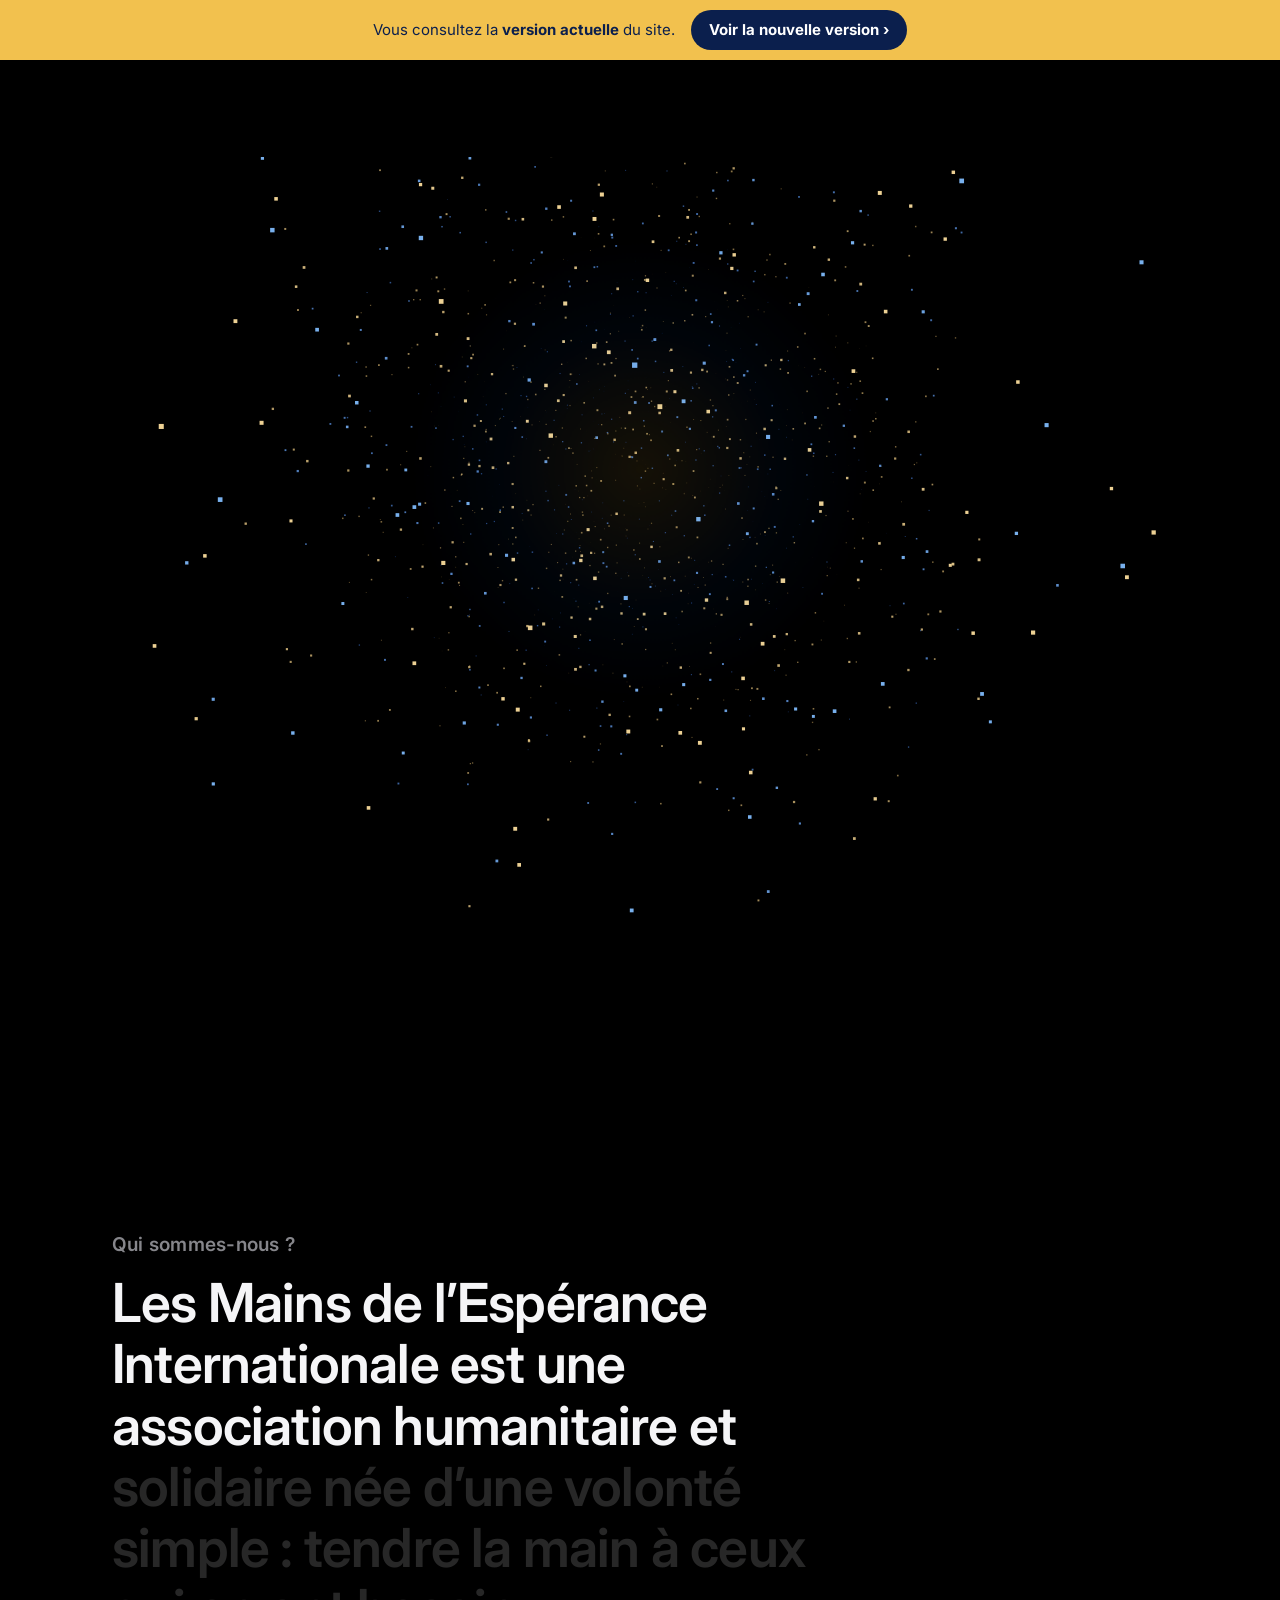
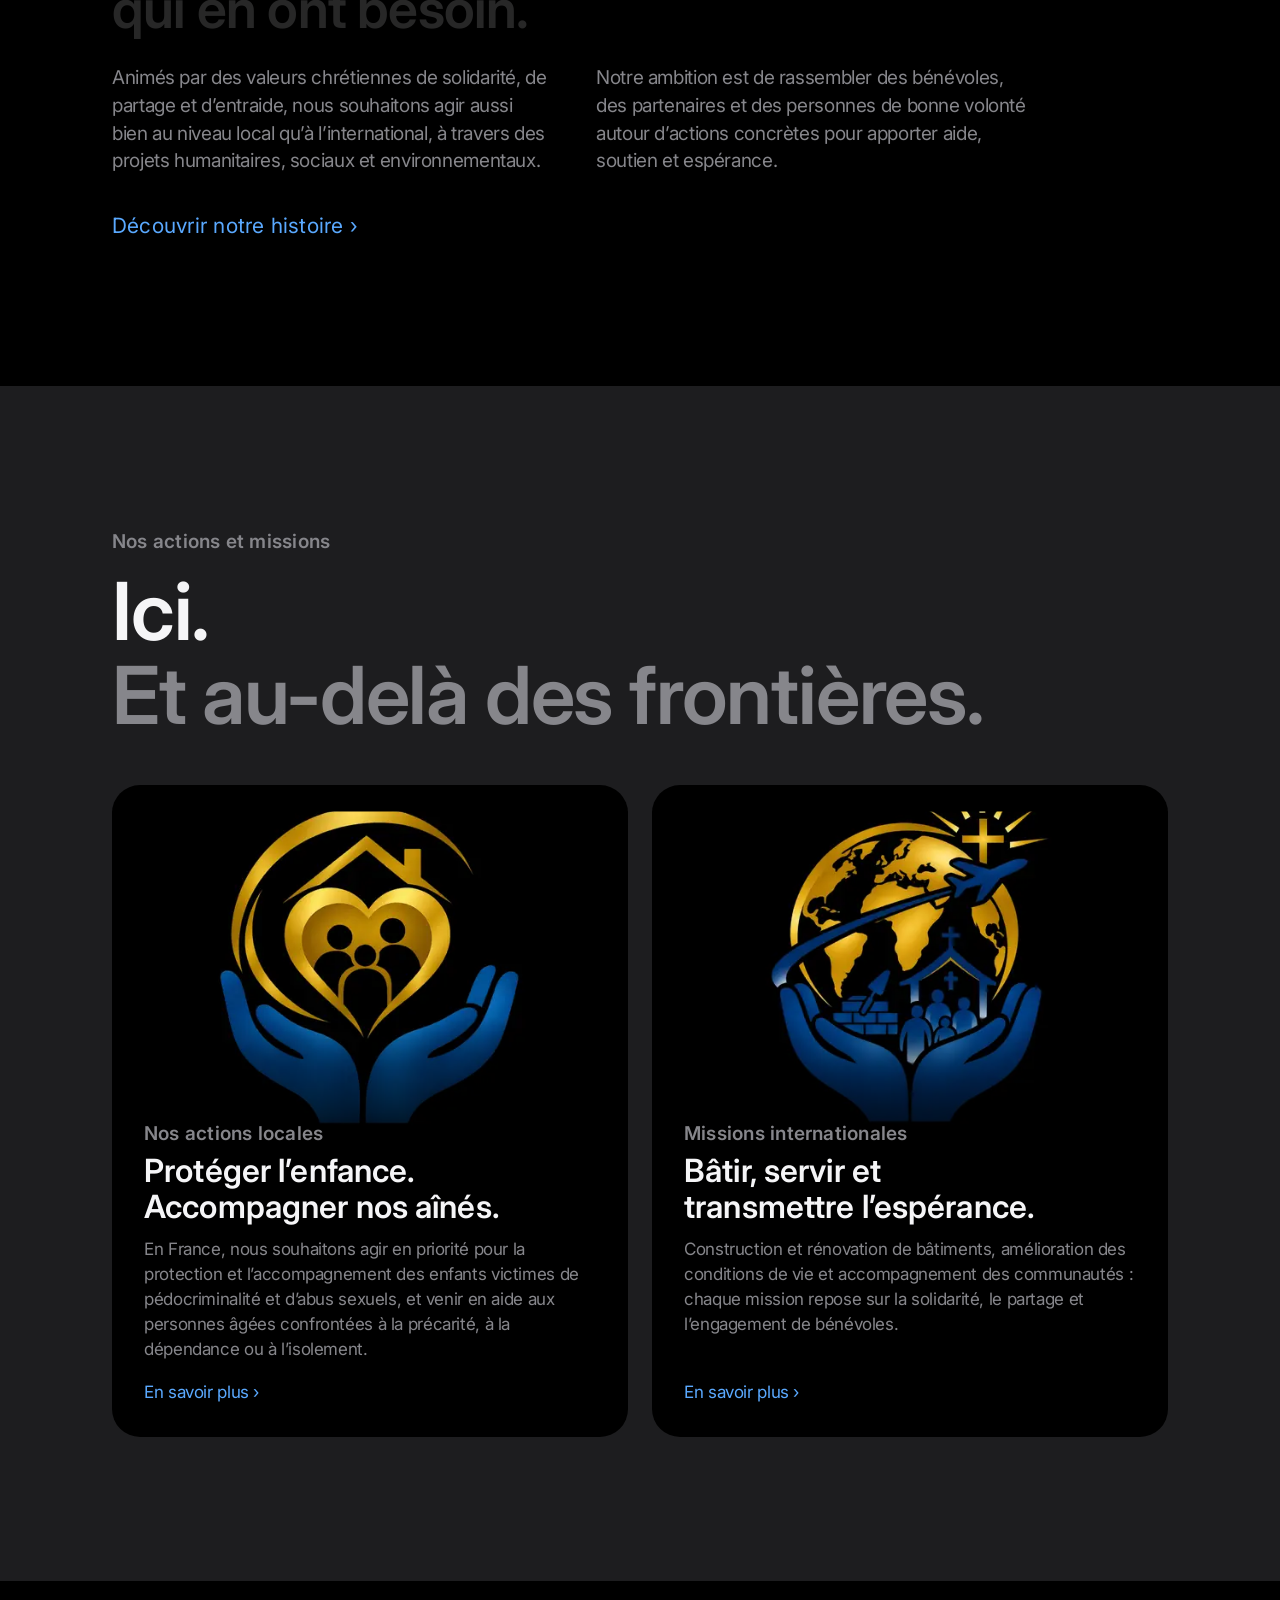
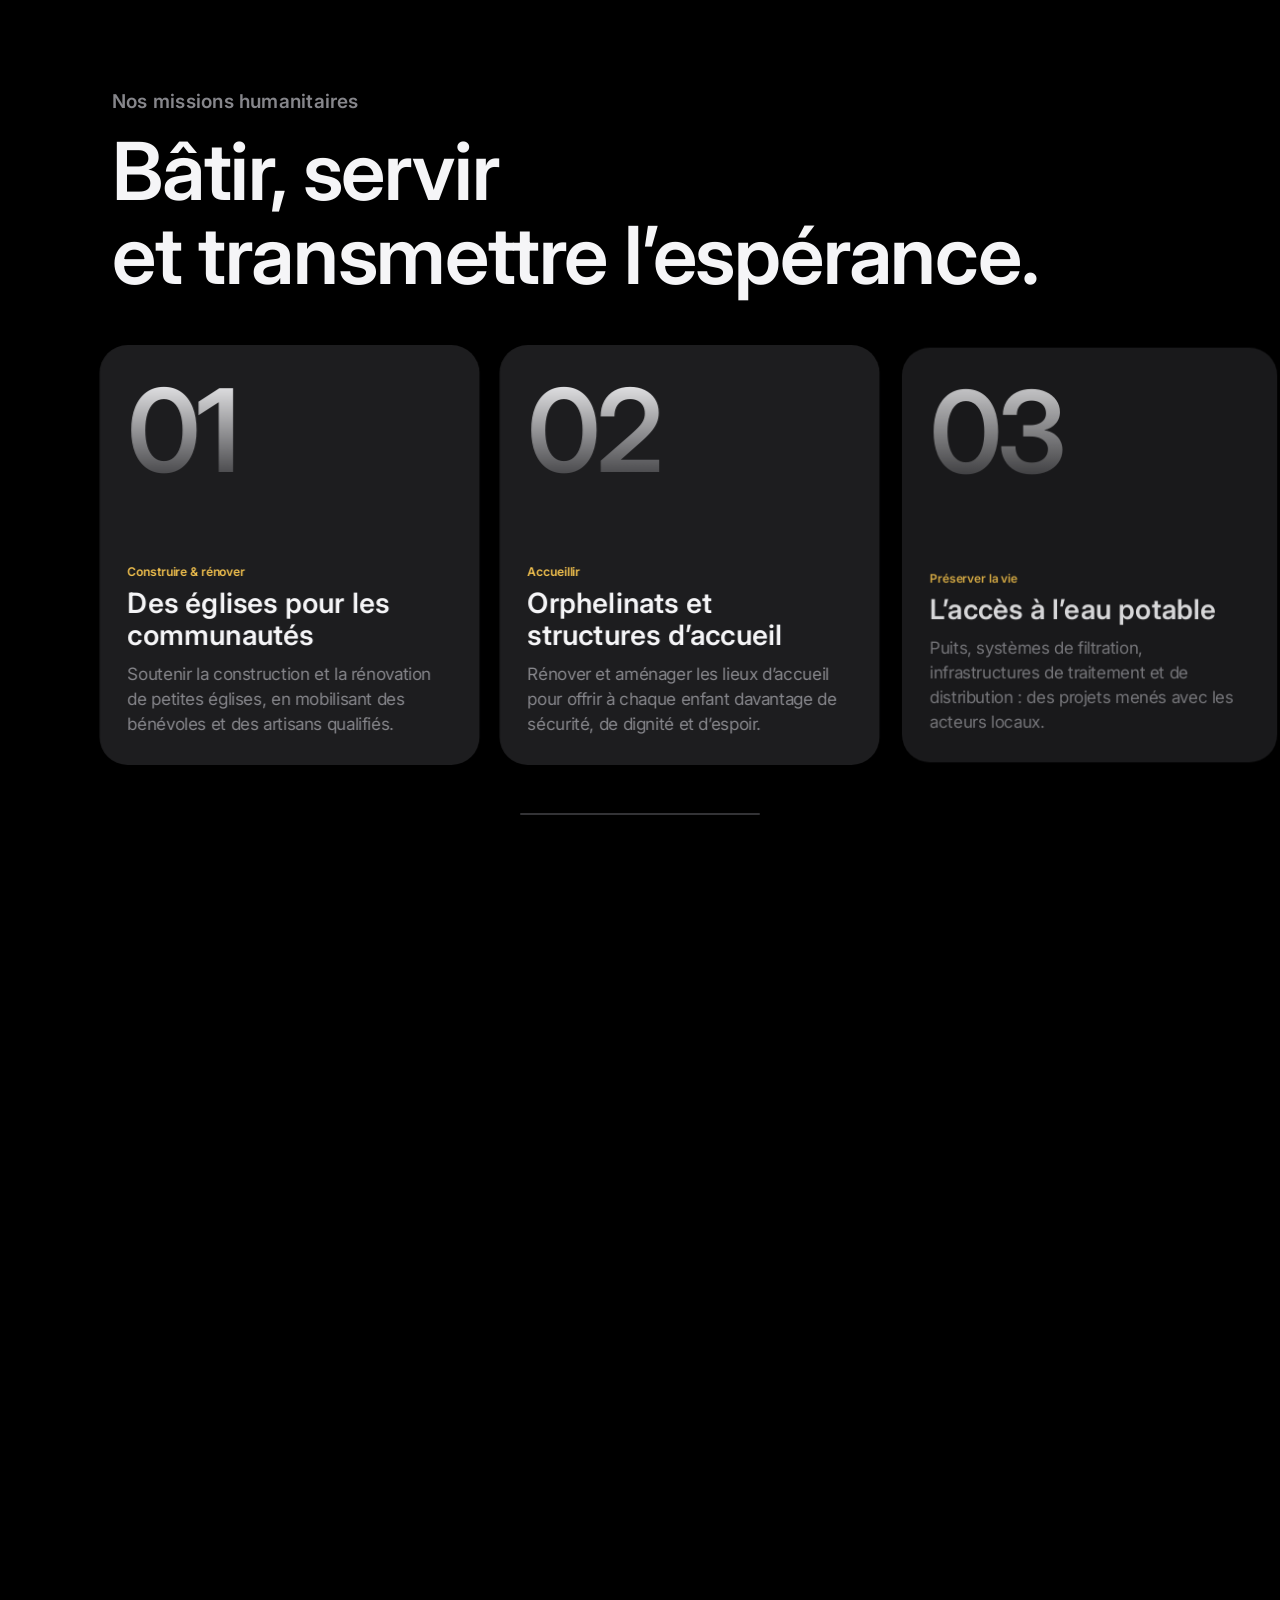
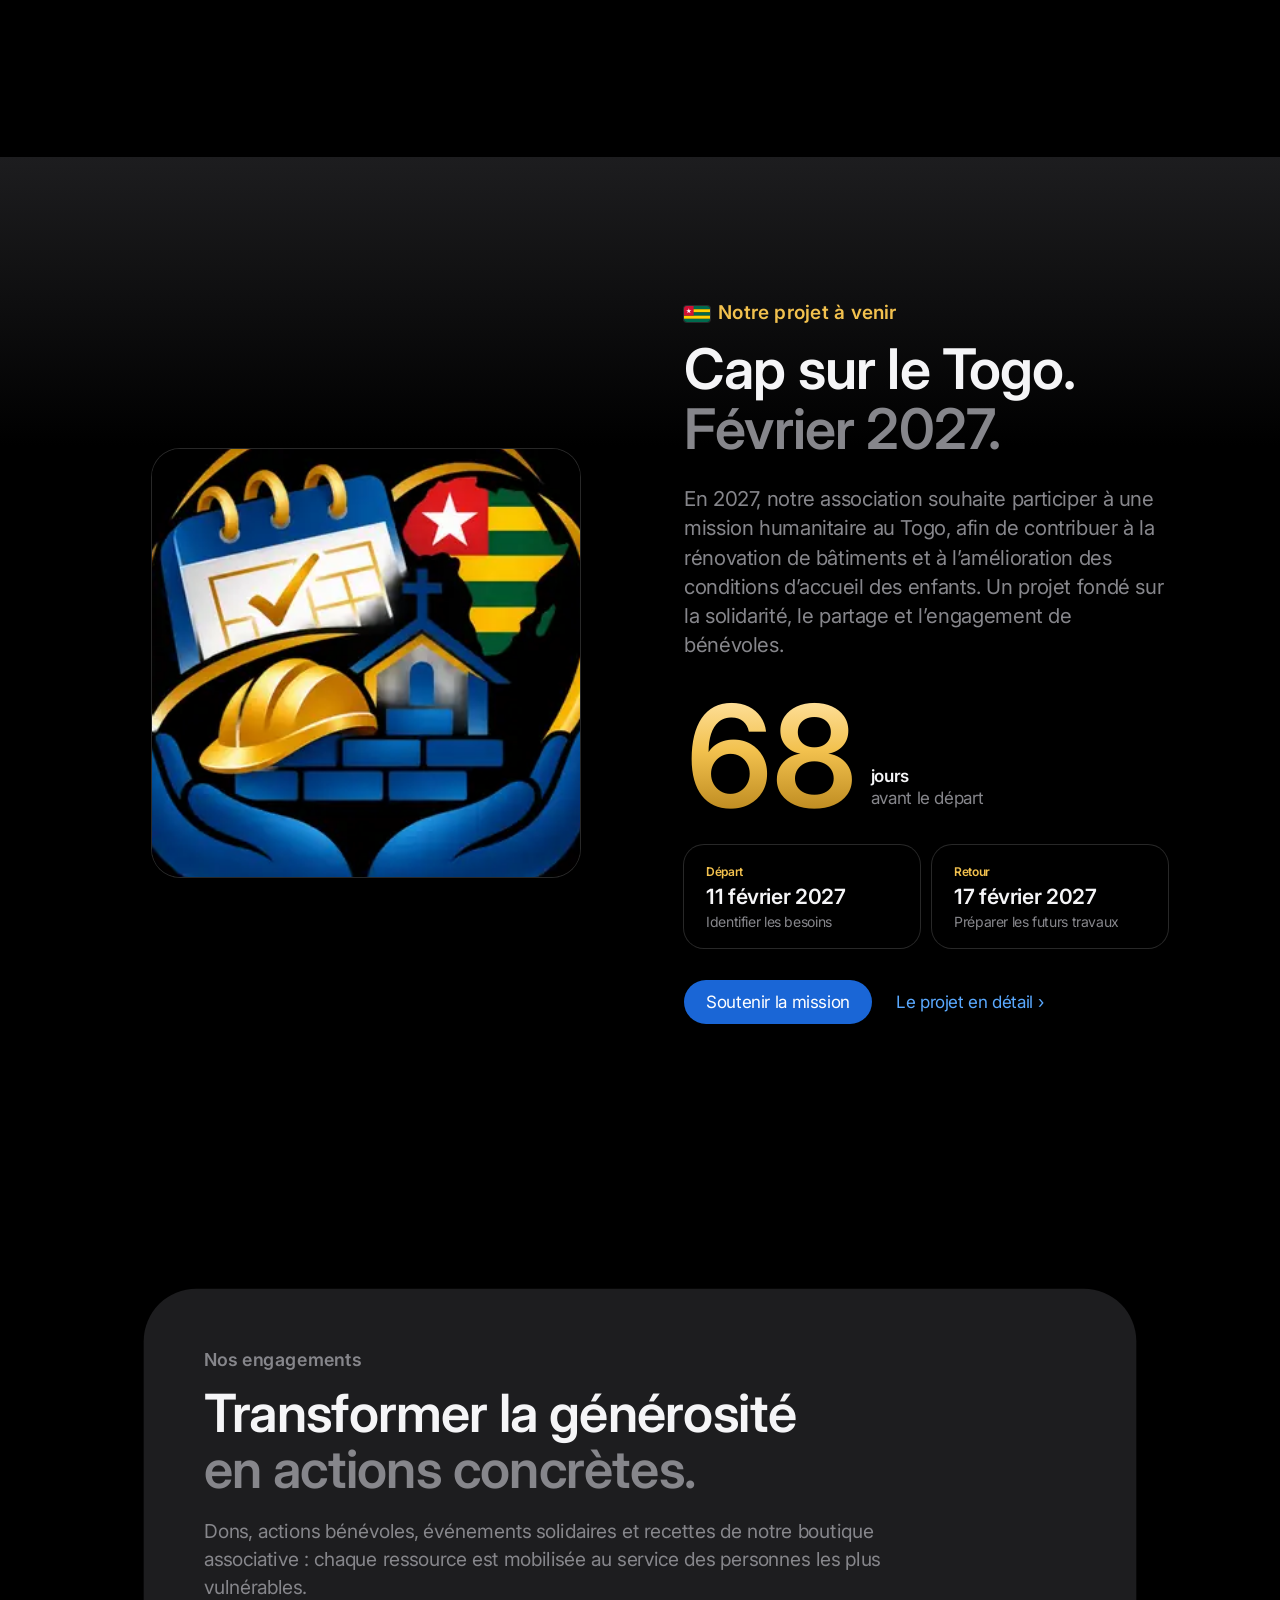
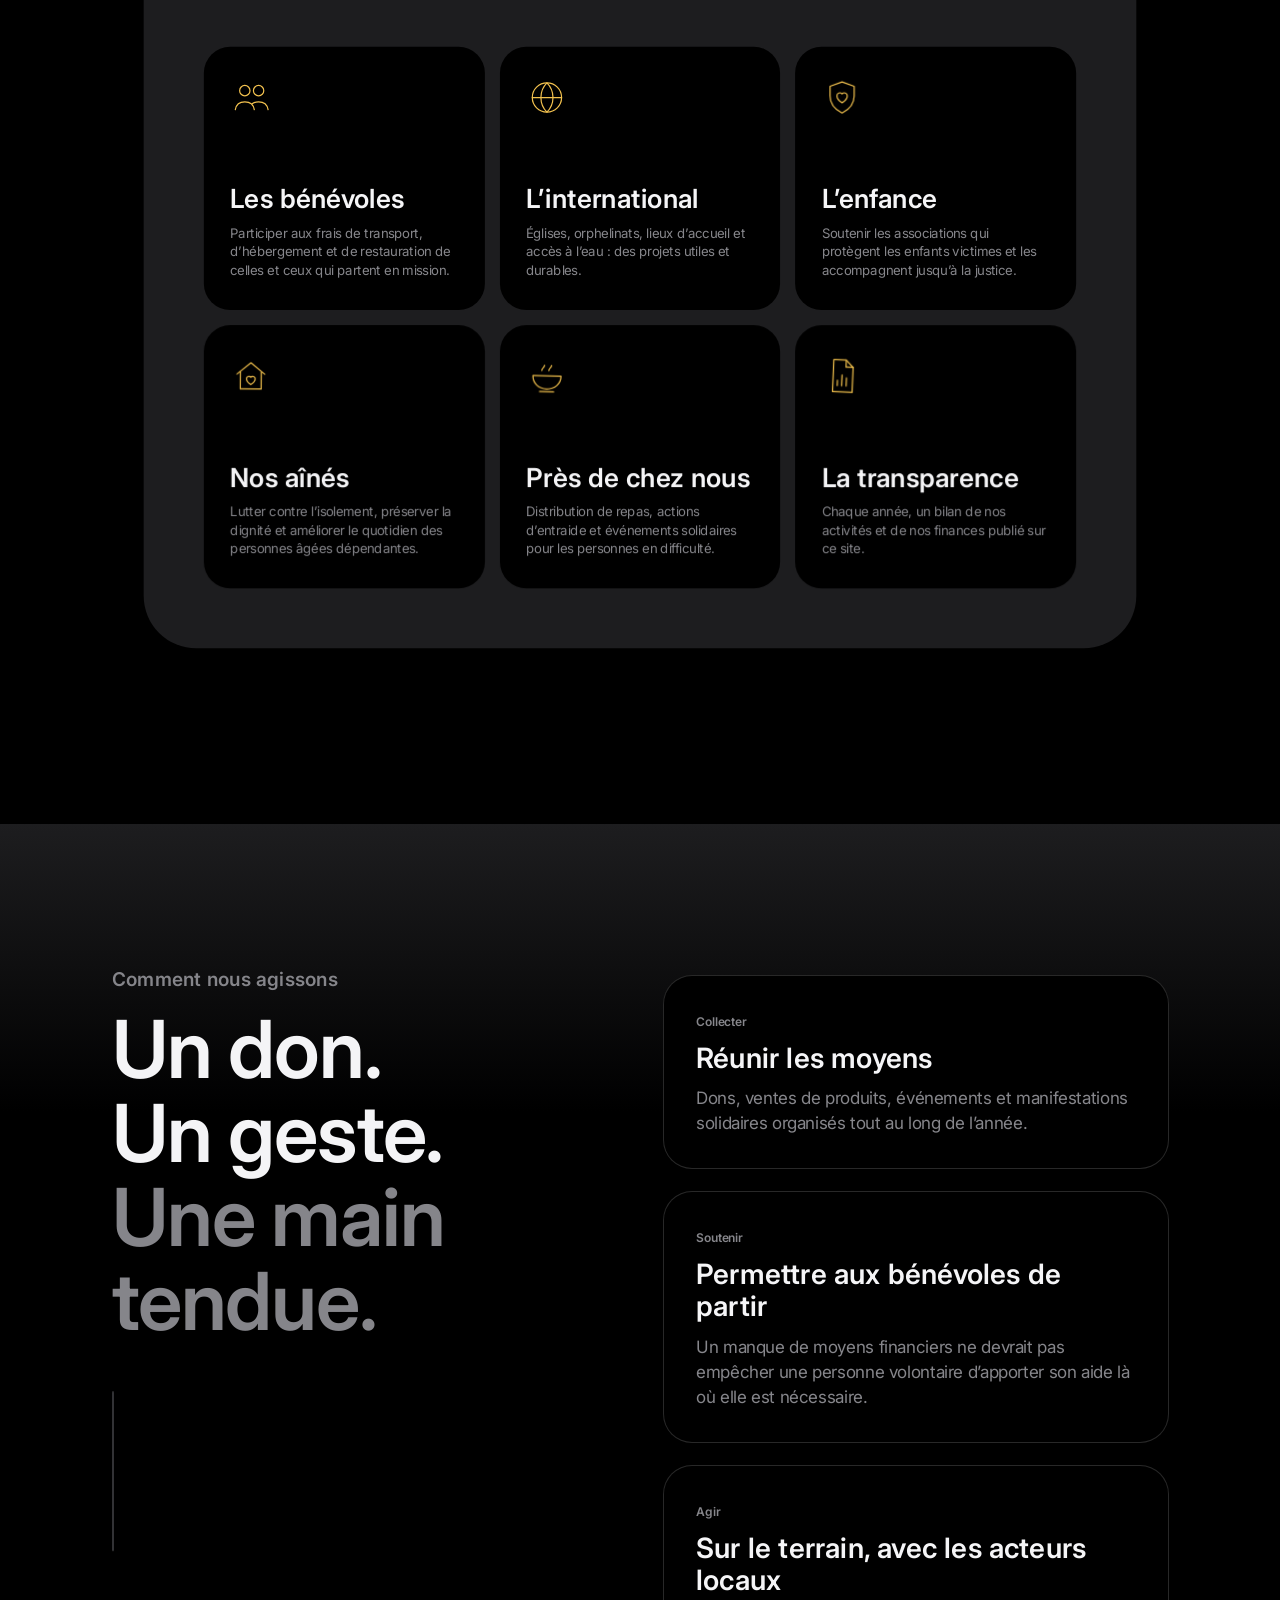
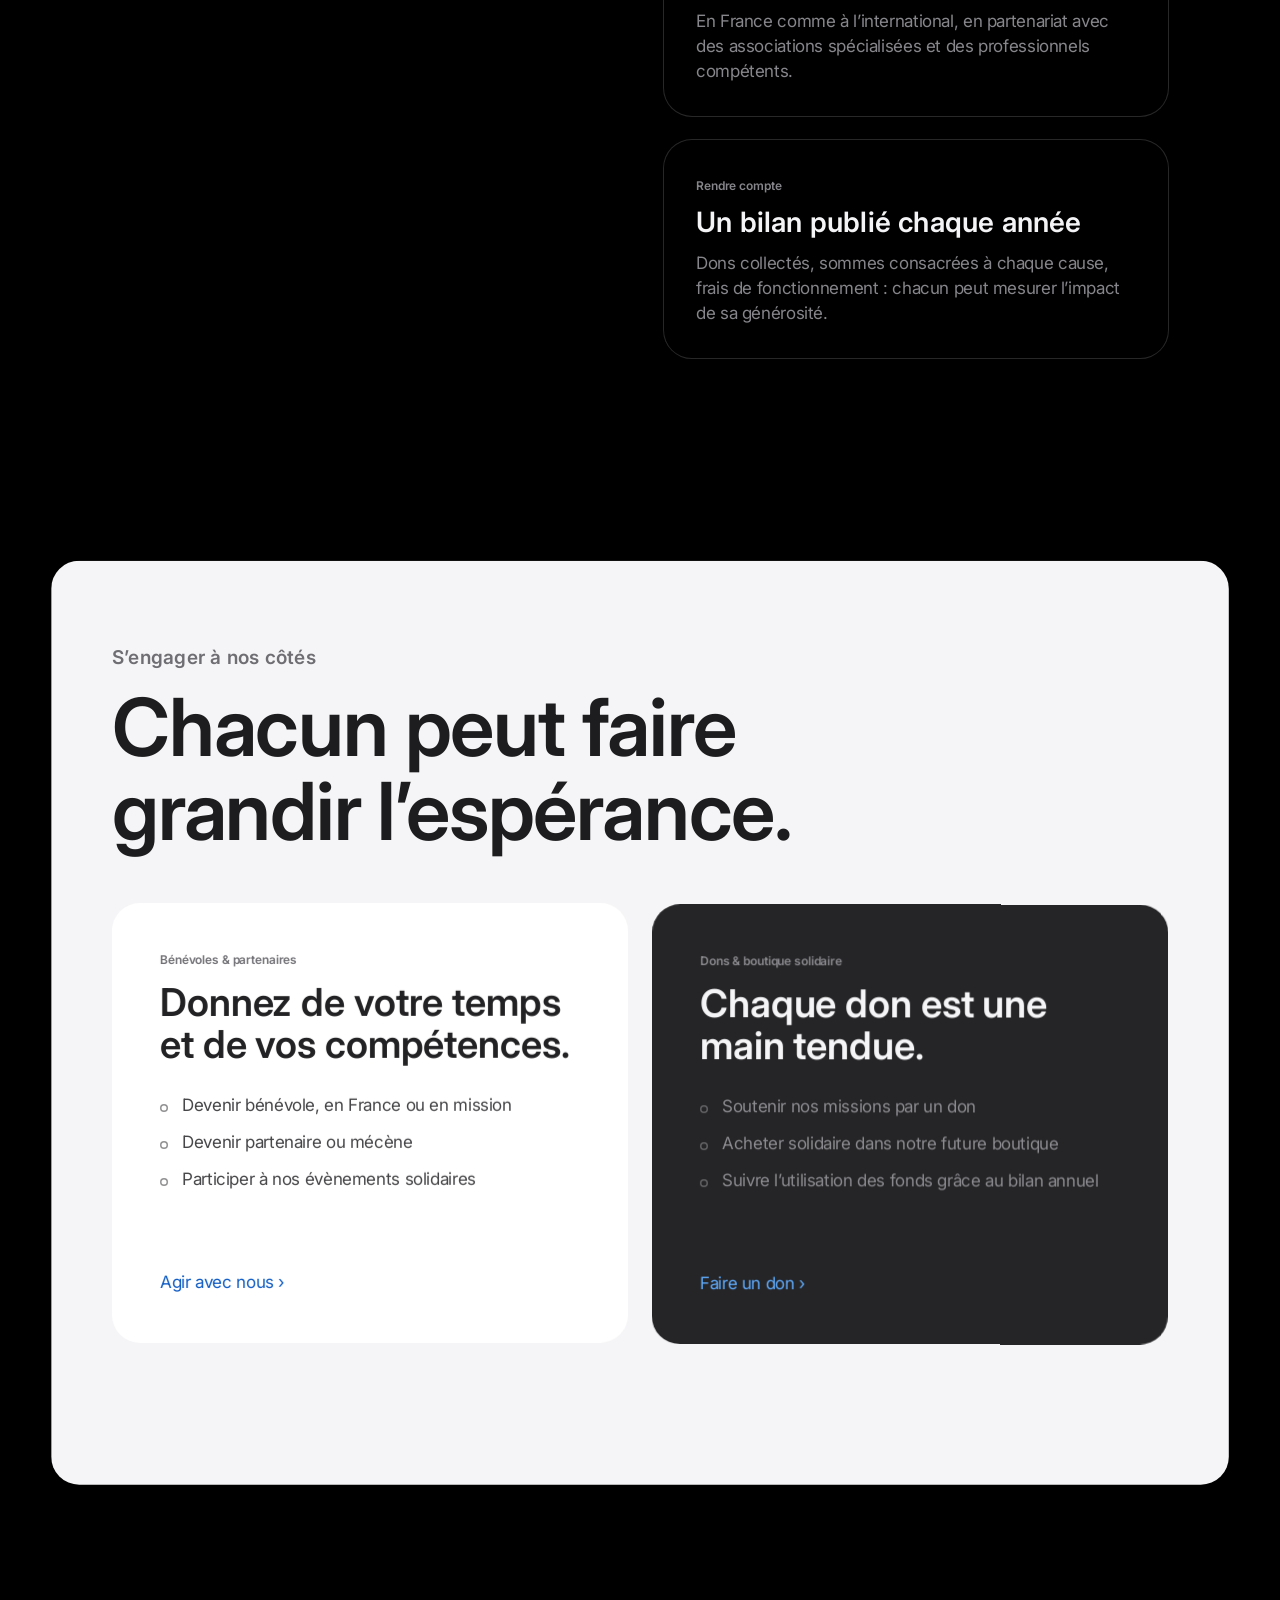
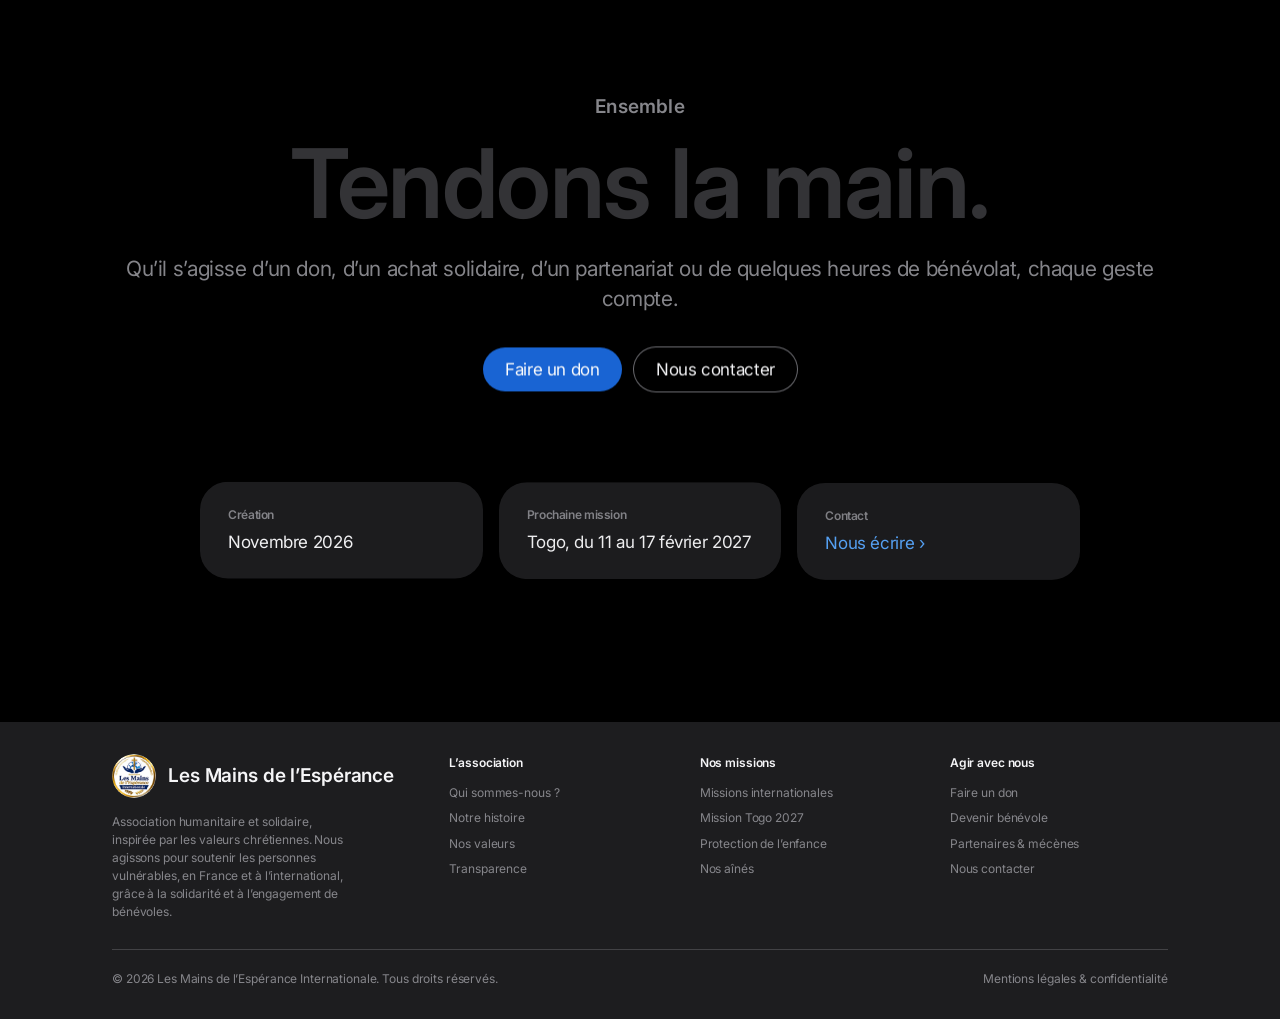
==== commit f1ddceac: "Rendre la comparaison des deux versions lisible sur tous les écrans Le bouton flottant en bas de l'é" ====
--- a/index.html
+++ b/index.html
@@ -28,6 +28,12 @@
   </div>
 
   <a class="skip" href="#contenu">Aller au contenu</a>
+
+  <!-- Comparaison temporaire entre la version actuelle et la nouvelle version -->
+  <div class="compare-bar">
+    <p>Vous consultez la <strong>version actuelle</strong> du site.</p>
+    <a href="v2/index.html" class="compare-bar__link">Voir la nouvelle version ›</a>
+  </div>
 
   <!-- Navigation globale -->
   <header class="gnav">
@@ -399,7 +405,5 @@
   <script src="js/vendor/ScrollTrigger.min.js"></script>
   <script src="js/main.js"></script>
 
-  <!-- Comparaison temporaire entre la version actuelle et la nouvelle version -->
-  <a href="v2/index.html" class="compare-switch"><span>Voir la nouvelle version ›</span><small>Version 2</small></a>
 </body>
 </html>
--- a/css/style.css
+++ b/css/style.css
@@ -943,22 +943,26 @@
 .audience__grid--3 .pale-card__title { font-size: clamp(24px, 2.3vw, 30px); }
 
 /* =========================================================
-   Comparaison temporaire : bouton vers la nouvelle version (v2/)
-   À retirer une fois la version définitive choisie.
+   Comparaison temporaire : bandeau en haut de chaque page pour passer
+   d'une version du site à l'autre. À retirer une fois la version choisie.
    ========================================================= */
-body { padding-bottom: 84px; }
-.compare-switch {
-  position: fixed; z-index: 1000; left: 50%; transform: translateX(-50%);
-  bottom: calc(16px + env(safe-area-inset-bottom, 0px));
-  display: flex; align-items: center; gap: 10px; max-width: calc(100vw - 32px);
-  padding: 12px 22px; border-radius: 999px; white-space: nowrap;
-  font: 600 16px/1.25 var(--font-text);
-  box-shadow: 0 8px 28px rgba(0, 0, 0, .35); transition: transform .2s, box-shadow .2s;
-  background: var(--color-gold); color: #0b1f4d;
-}
-.compare-switch:hover { transform: translateX(-50%) translateY(-2px); box-shadow: 0 12px 32px rgba(0, 0, 0, .4); }
-.compare-switch small { font-size: 15px; font-weight: 400; opacity: .8; }
-/* Le bouton de comparaison ne doit pas masquer les boutons du Hero */
-.hero__content { padding-bottom: calc(clamp(72px, 11vh, 120px) + 64px); }
-.hero--short .hero__content { padding-bottom: calc(clamp(48px, 8vh, 90px) + 64px); }
-@media (max-width: 560px) { .hero__content { padding-bottom: 124px; } }
+.compare-bar {
+  position: relative; z-index: 40;
+  display: flex; flex-wrap: wrap; align-items: center; justify-content: center; gap: 8px 16px;
+  padding: 10px max(16px, env(safe-area-inset-left, 0px)) 10px max(16px, env(safe-area-inset-right, 0px));
+  background: #f2c14e; color: #0b1f4d; text-align: center;
+  font-family: var(--font-text); font-size: 15px; line-height: 1.35; letter-spacing: 0;
+}
+.compare-bar p { margin: 0; }
+.compare-bar strong { font-weight: 700; }
+.compare-bar__link {
+  display: inline-flex; align-items: center; justify-content: center; min-height: 40px;
+  padding: 8px 18px; border-radius: 999px; background: #0b1f4d; color: #fff;
+  font-weight: 700; font-size: 15px; white-space: nowrap; text-decoration: none;
+  transition: background-color .2s;
+}
+.compare-bar__link:hover { background: #14306b; color: #fff; }
+.compare-bar__link:focus-visible { outline: 3px solid #0b1f4d; outline-offset: 3px; }
+
+/* Écrans peu hauts : le titre du Hero ne passe plus sous la barre de navigation */
+.hero { padding-top: 84px; }
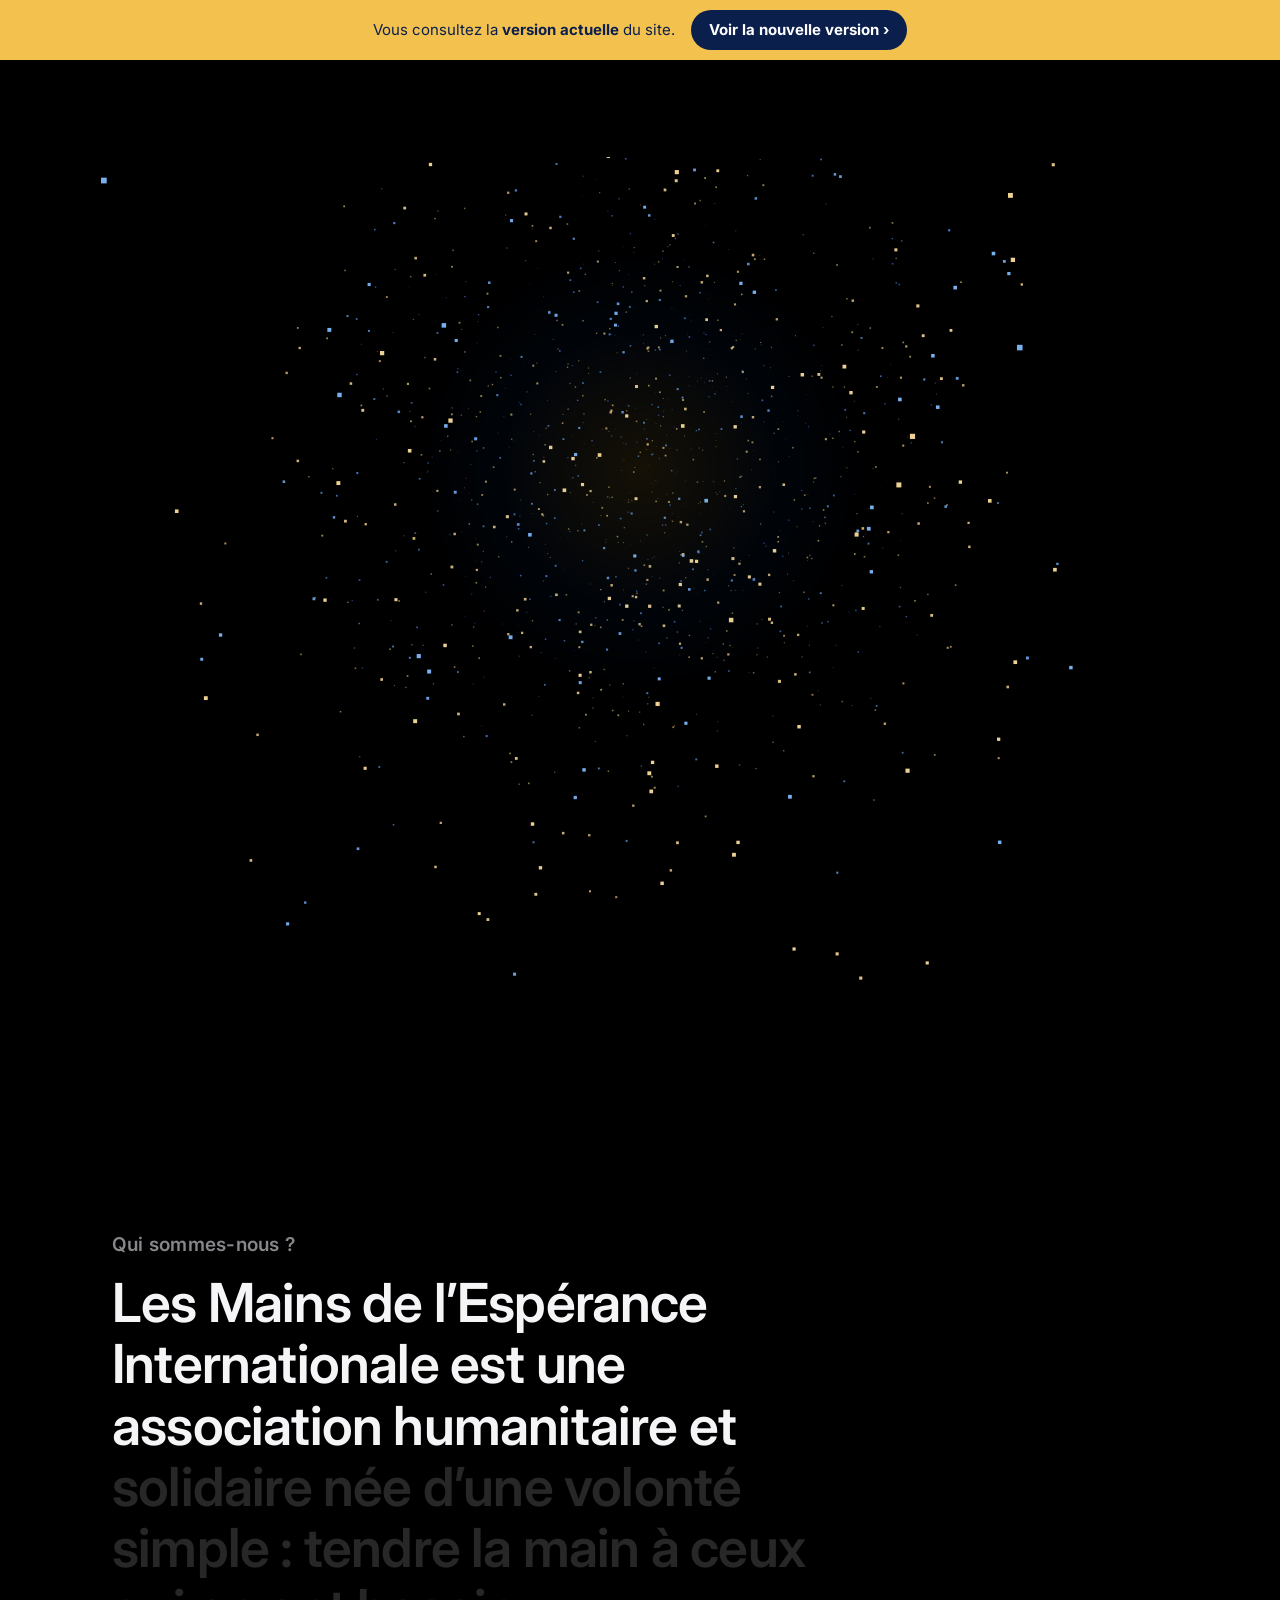
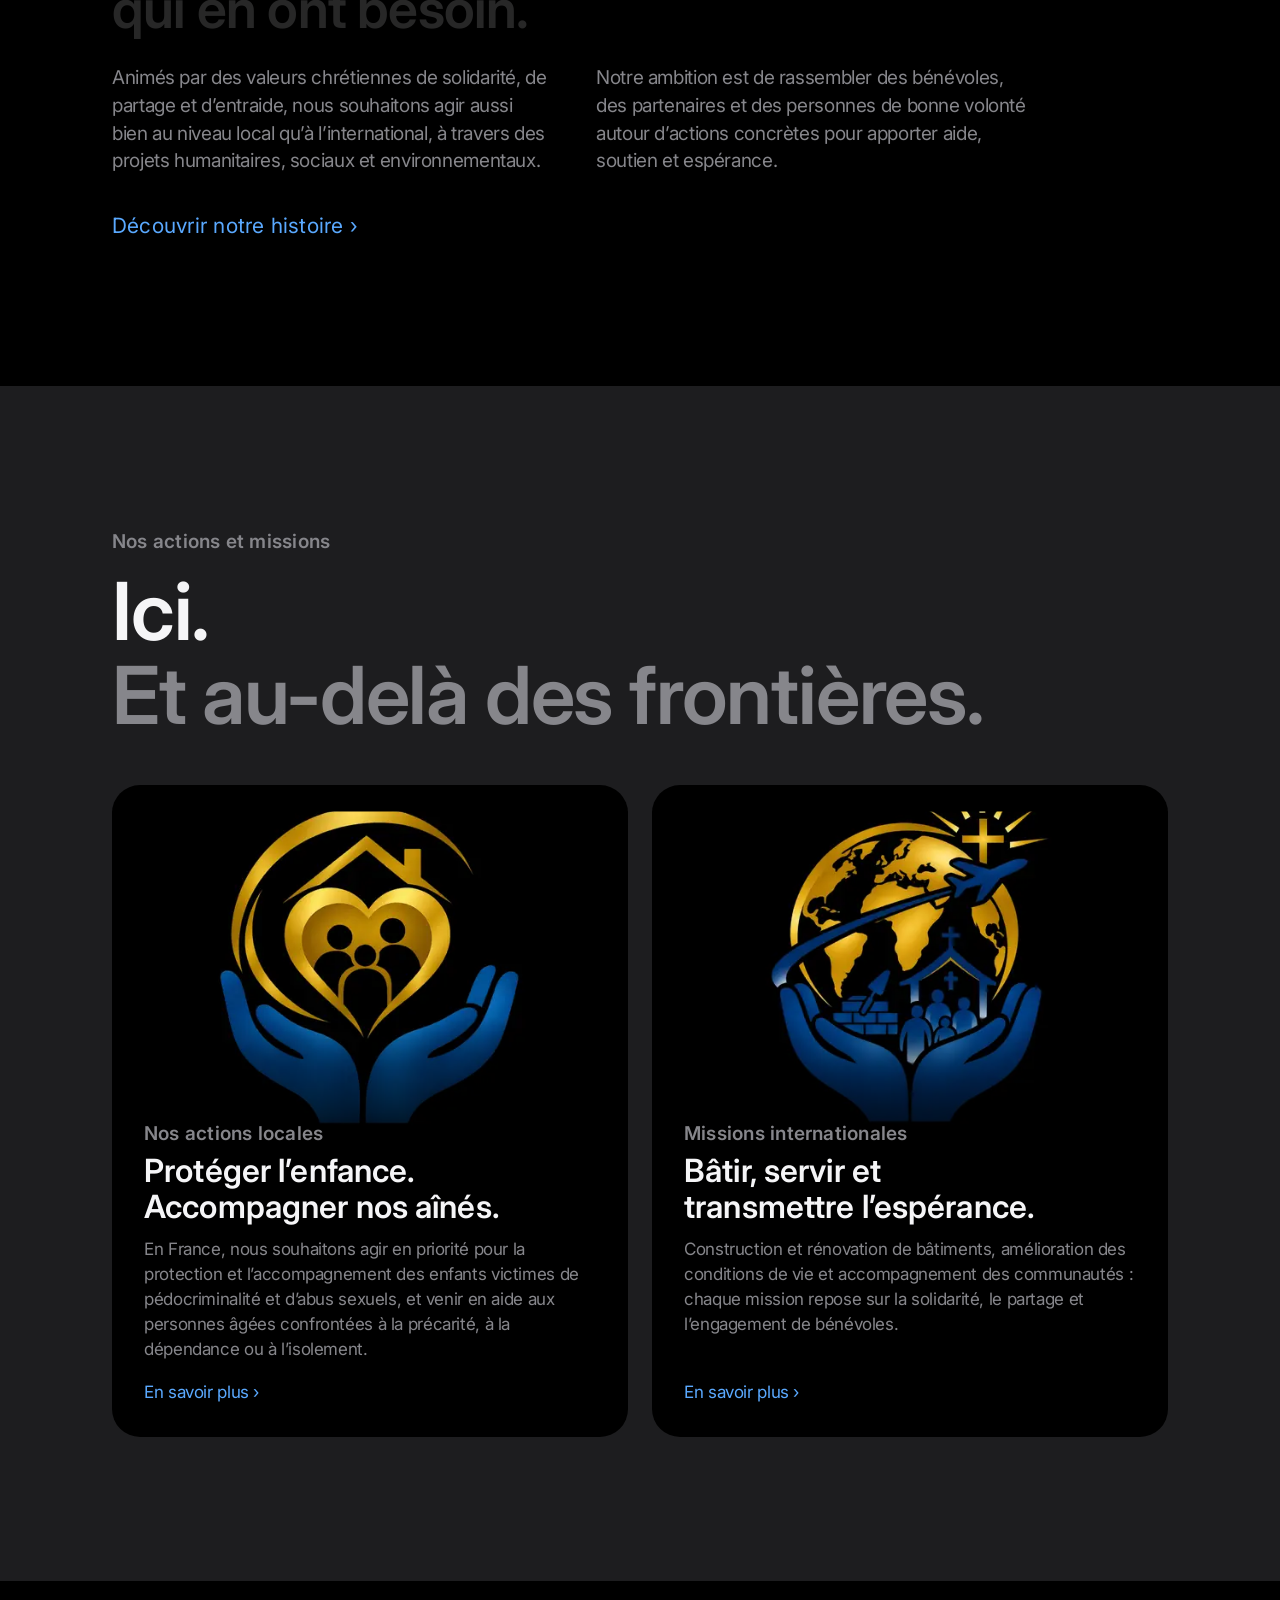
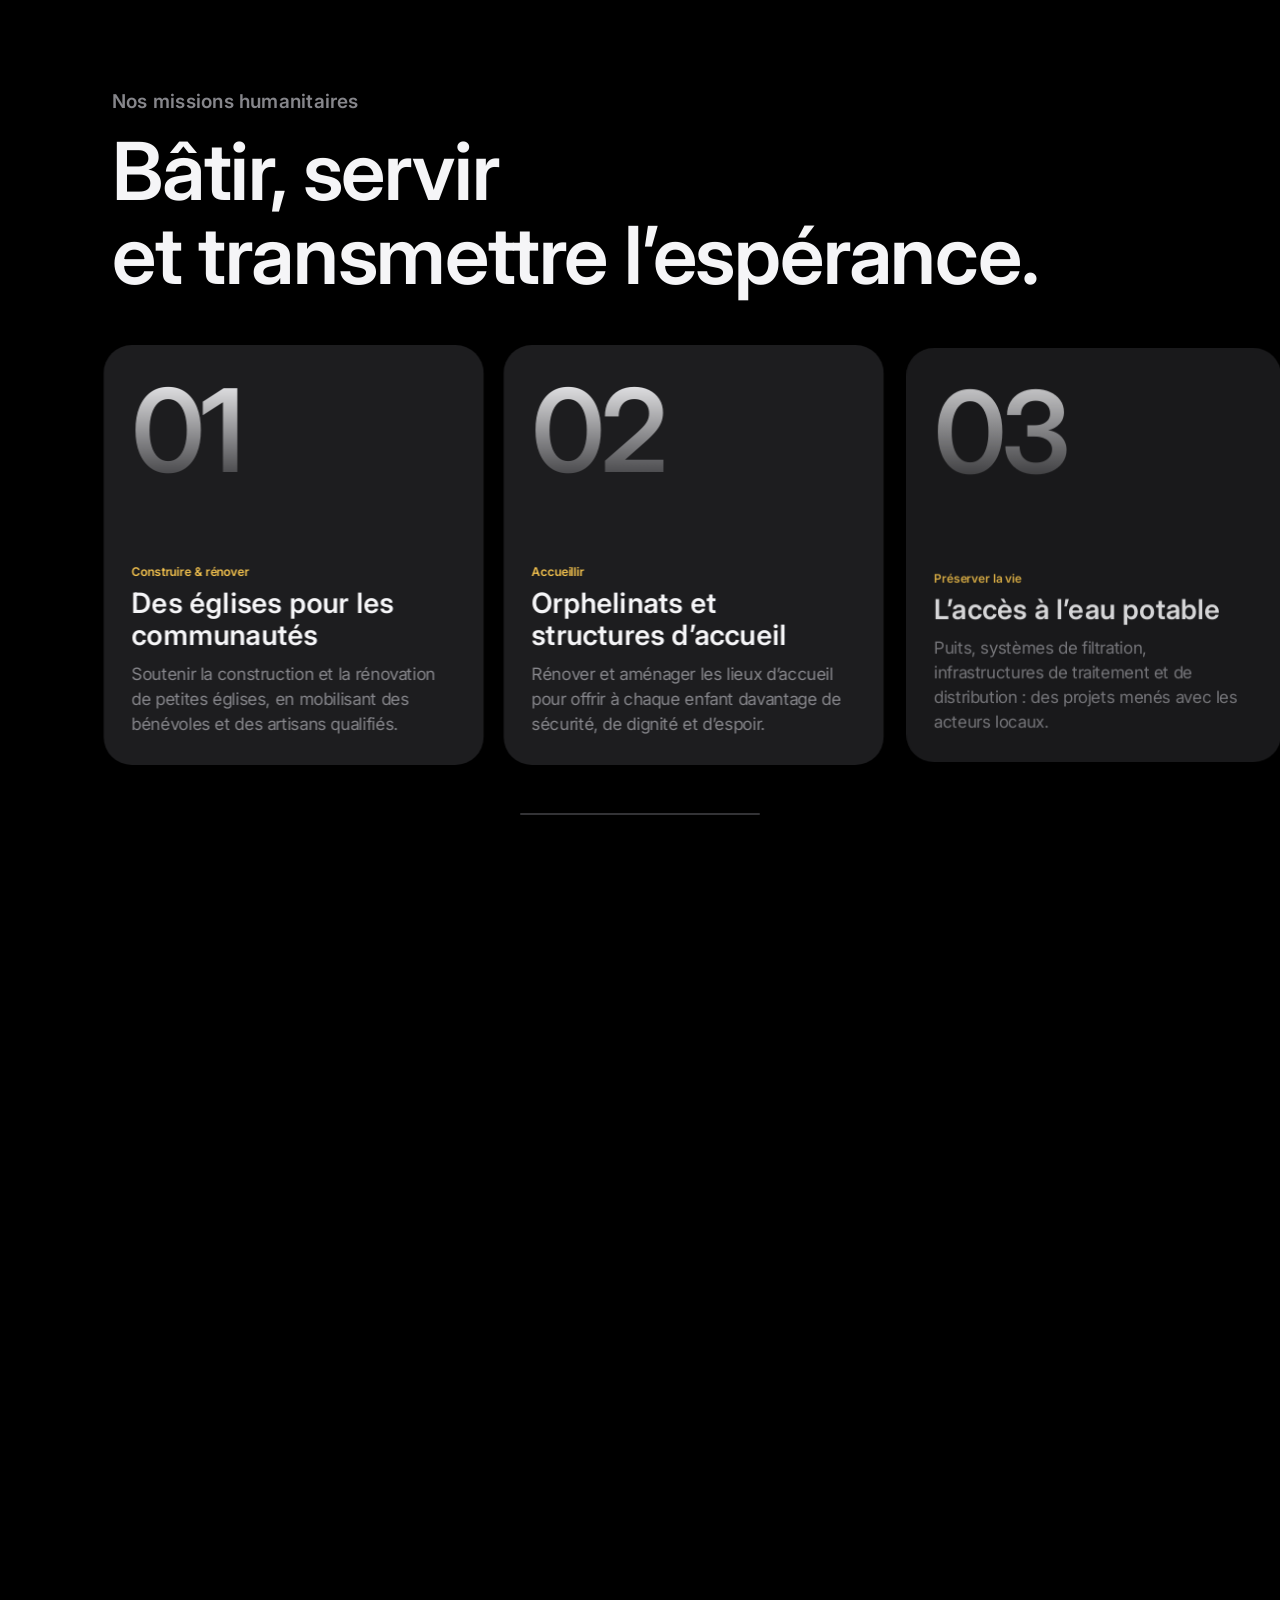
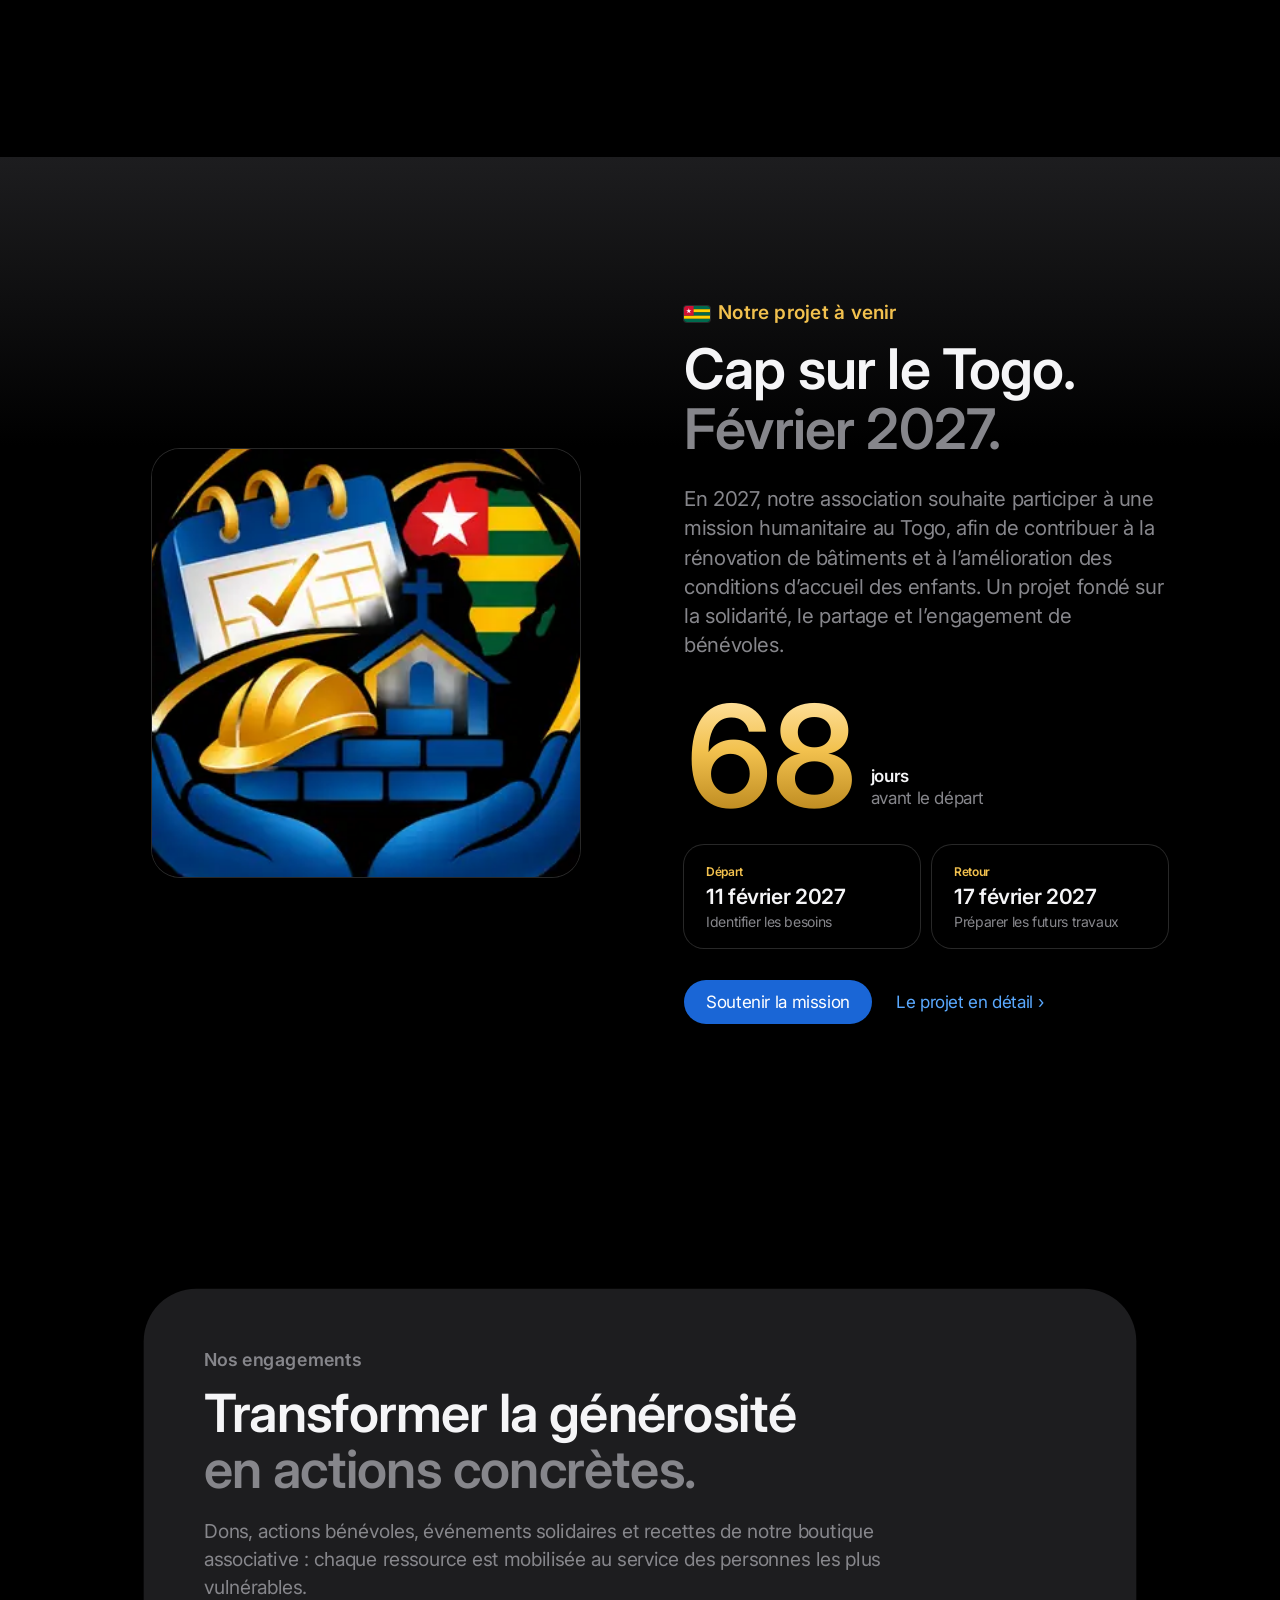
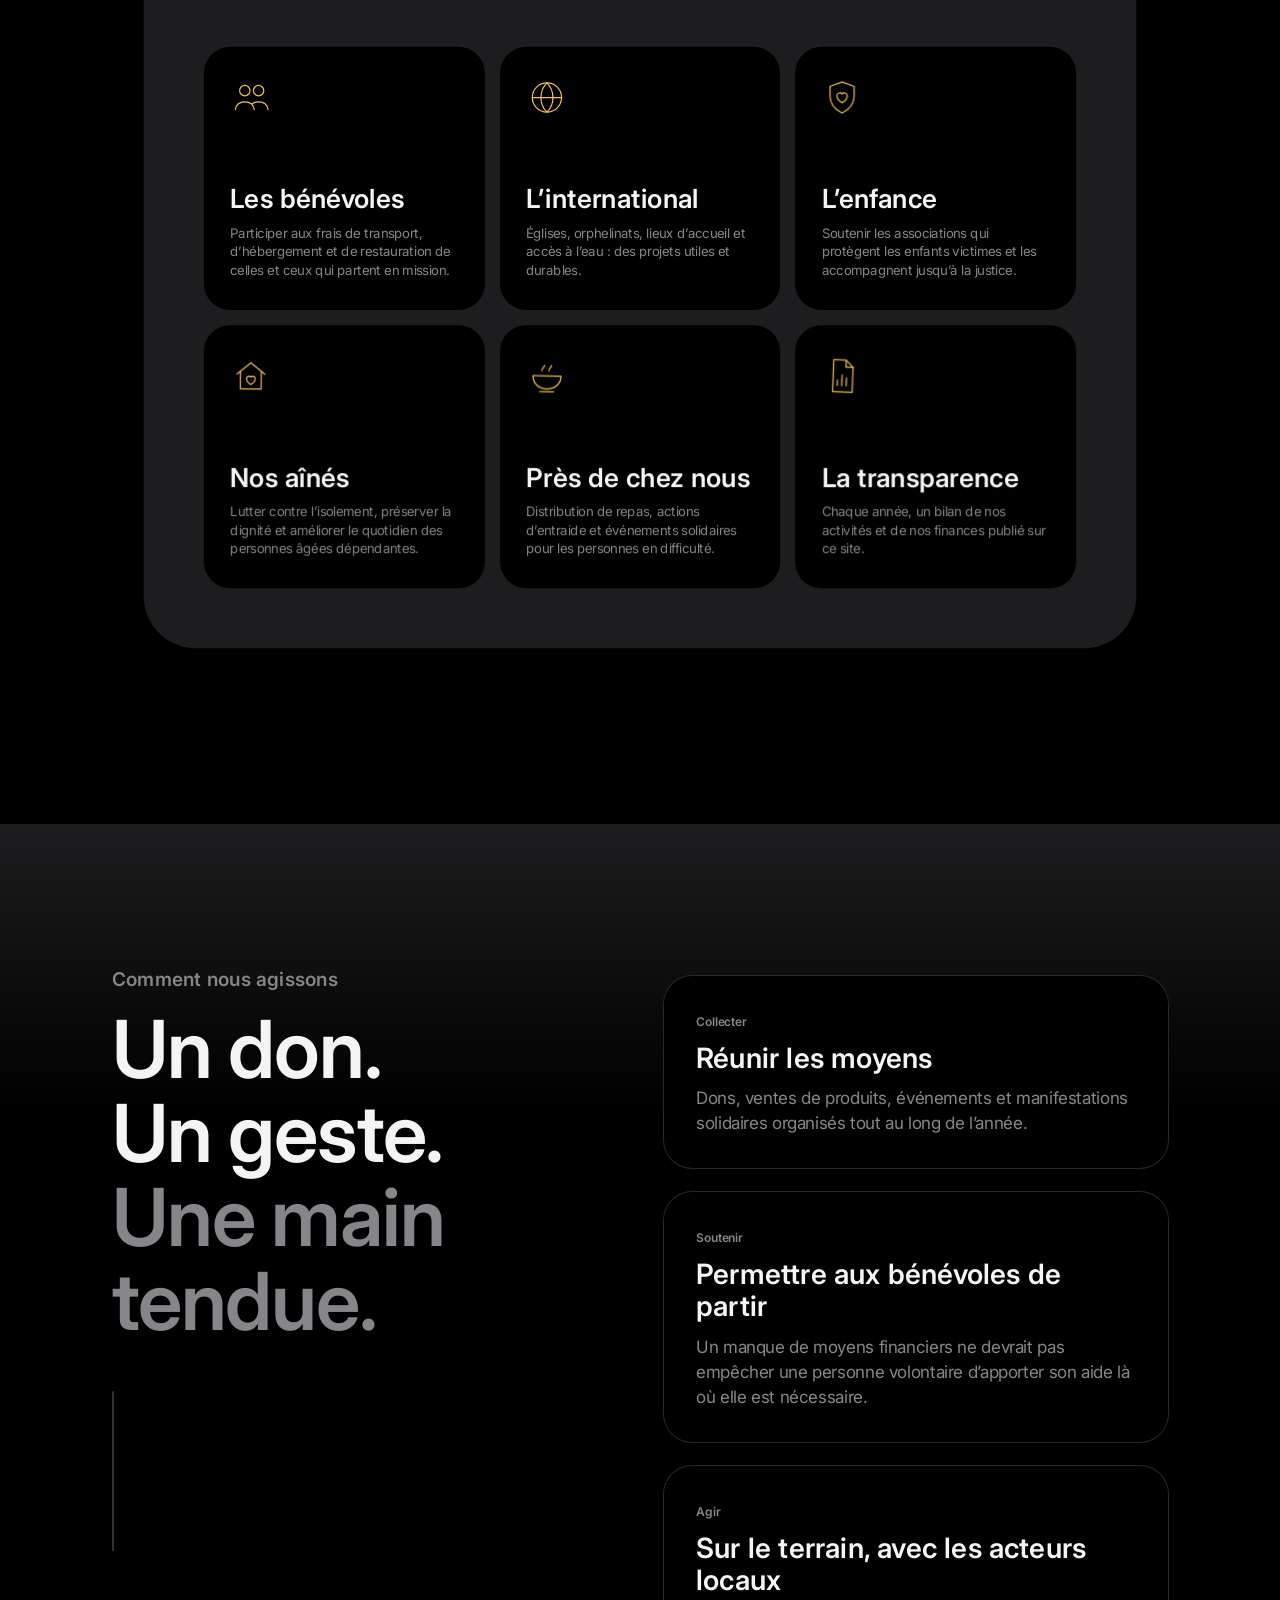
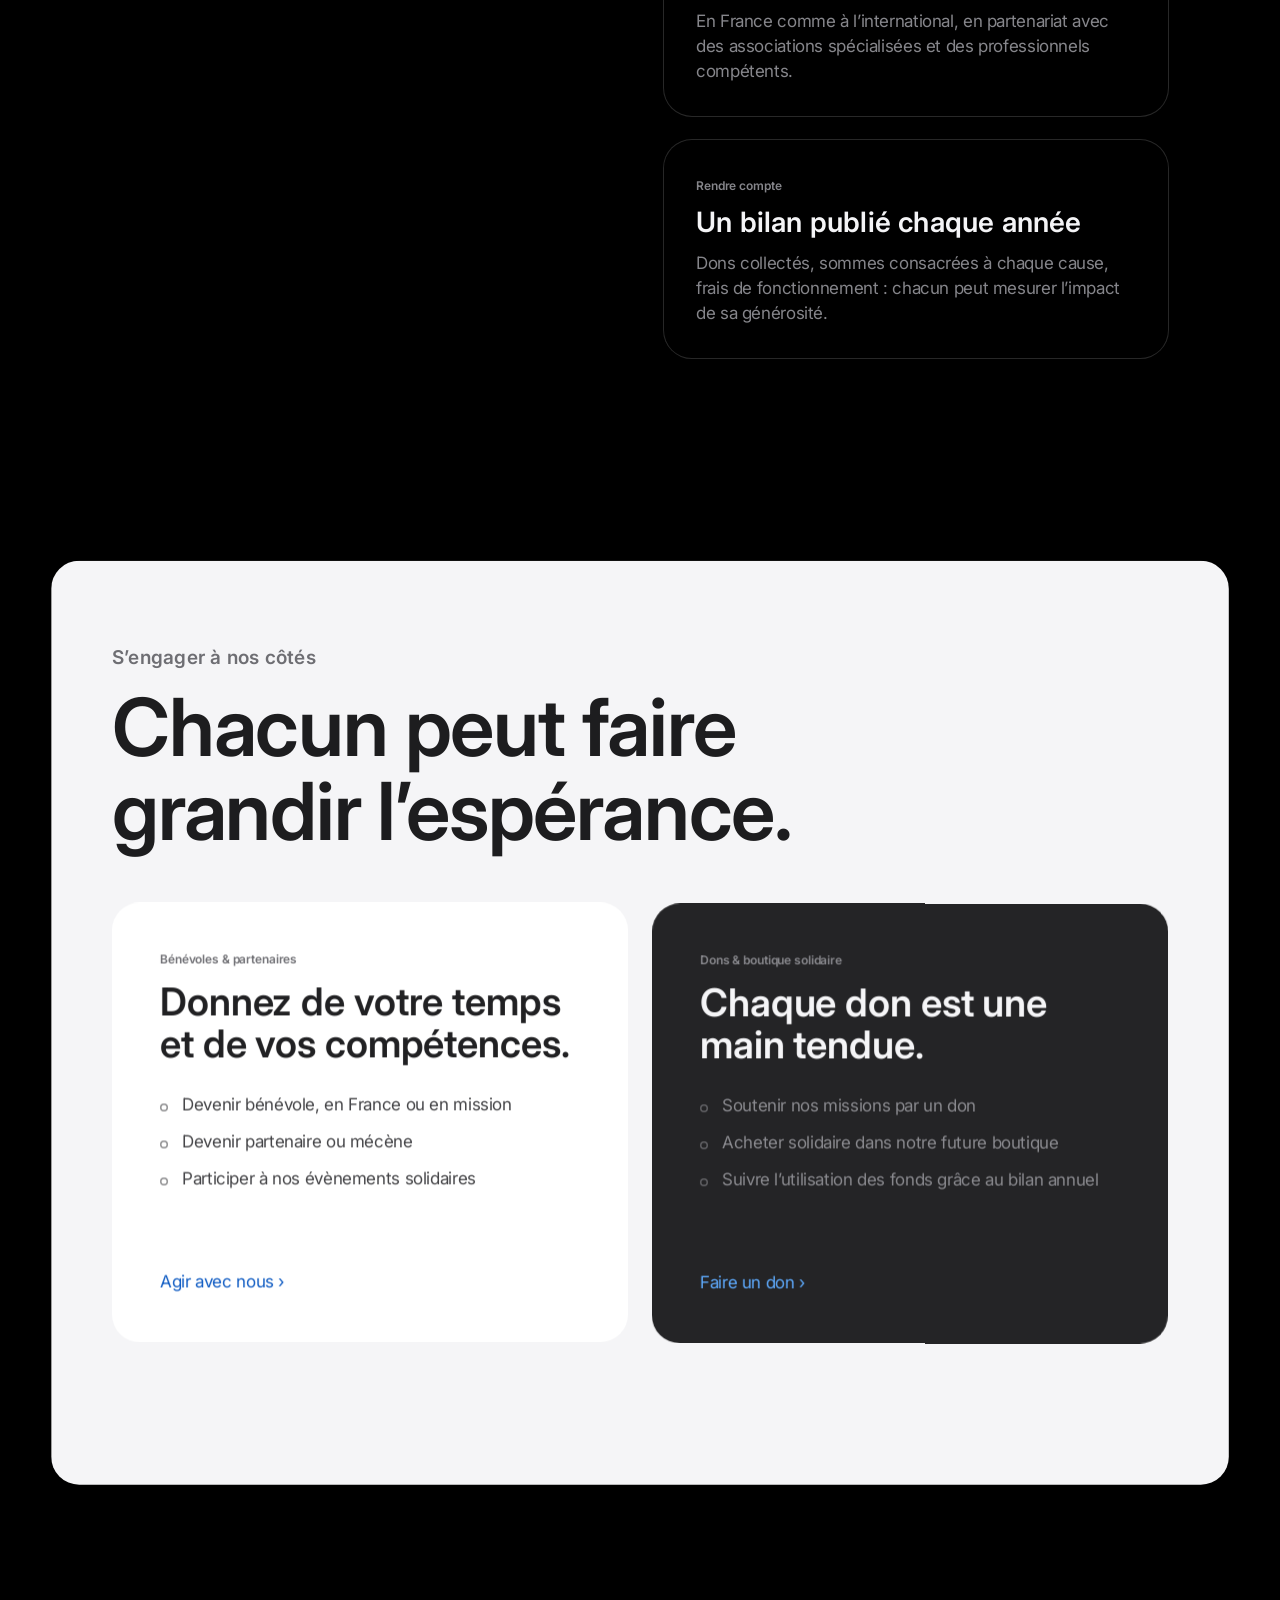
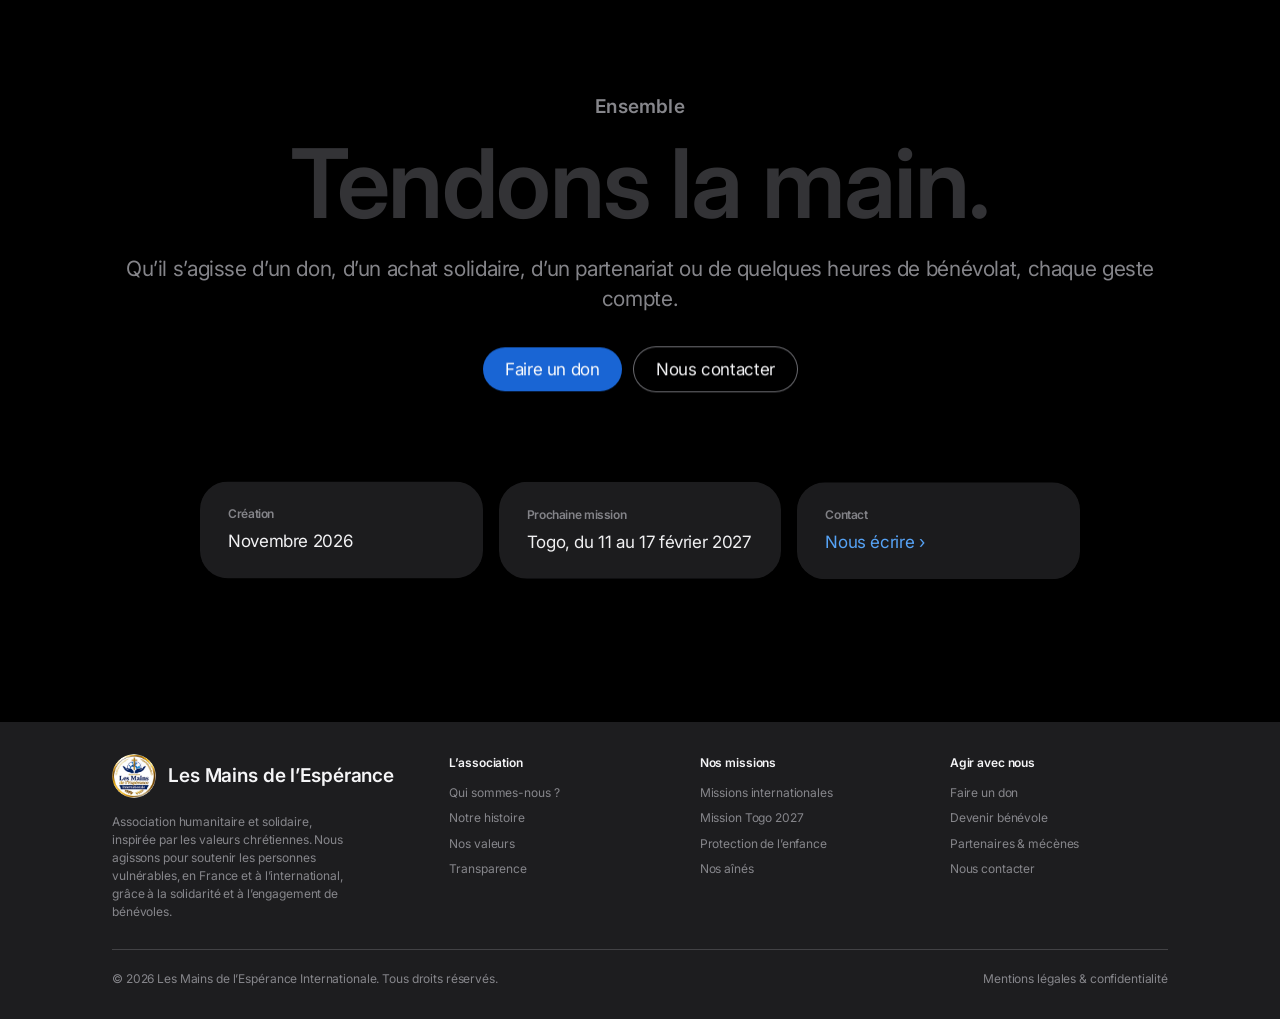
==== commit 31782ca1: "Corriger le menu mobile après défilement et l'arrivée sur les ancres Version 2 : - Après défilement," ====
--- a/index.html
+++ b/index.html
@@ -73,6 +73,7 @@
         <a href="#togo" class="lnav__link">Togo 2027</a>
         <a href="#engagements" class="lnav__link">Engagements</a>
         <a href="agir.html#don" class="pill pill--blue magnetic">Faire un don</a>
+        <button class="lnav__burger" type="button" aria-label="Ouvrir le menu" aria-controls="menu-mobile"><span></span><span></span></button>
       </div>
     </div>
   </div>
--- a/css/style.css
+++ b/css/style.css
@@ -61,6 +61,7 @@
   -webkit-font-smoothing: antialiased;
   -moz-osx-font-smoothing: grayscale;
   overflow-x: hidden;
+  overflow-x: clip;
 }
 body.is-loading { overflow: hidden; }
 img, svg, canvas { display: block; max-width: 100%; }
@@ -463,7 +464,7 @@
 /* =========================================================
    Pages internes & composants partagés
    ========================================================= */
-html.menu-open, html.menu-open body { overflow: hidden; }
+html.menu-open { overflow: hidden; }
 .gnav__links a[aria-current="page"] { color: #fff; }
 
 /* Hero des pages internes */
@@ -942,6 +943,19 @@
 .frame--image .frame__copy .link { margin-top: auto; }
 .audience__grid--3 .pale-card__title { font-size: clamp(24px, 2.3vw, 30px); }
 
+/* Bouton menu dans la barre collante (mobile) : le menu reste accessible après défilement */
+.lnav__burger { display: none; background: none; border: 0; padding: 12px 10px; margin: 0 -6px 0 0; cursor: pointer; }
+.lnav__burger span { display: block; width: 18px; height: 1.5px; background: #ccc; margin: 4px 0; }
+@media (max-width: 833px) {
+  .lnav__burger { display: block; }
+  .lnav__right { gap: 10px; flex: 0 0 auto; }
+  .lnav__name { min-width: 0; flex: 1 1 auto; margin-right: 10px; }
+  .lnav__name > span { min-width: 0; overflow: hidden; text-overflow: ellipsis; }
+}
+@media (max-width: 480px) {
+  .lnav__name > span { display: none; }
+}
+
 /* =========================================================
    Comparaison temporaire : bandeau en haut de chaque page pour passer
    d'une version du site à l'autre. À retirer une fois la version choisie.
